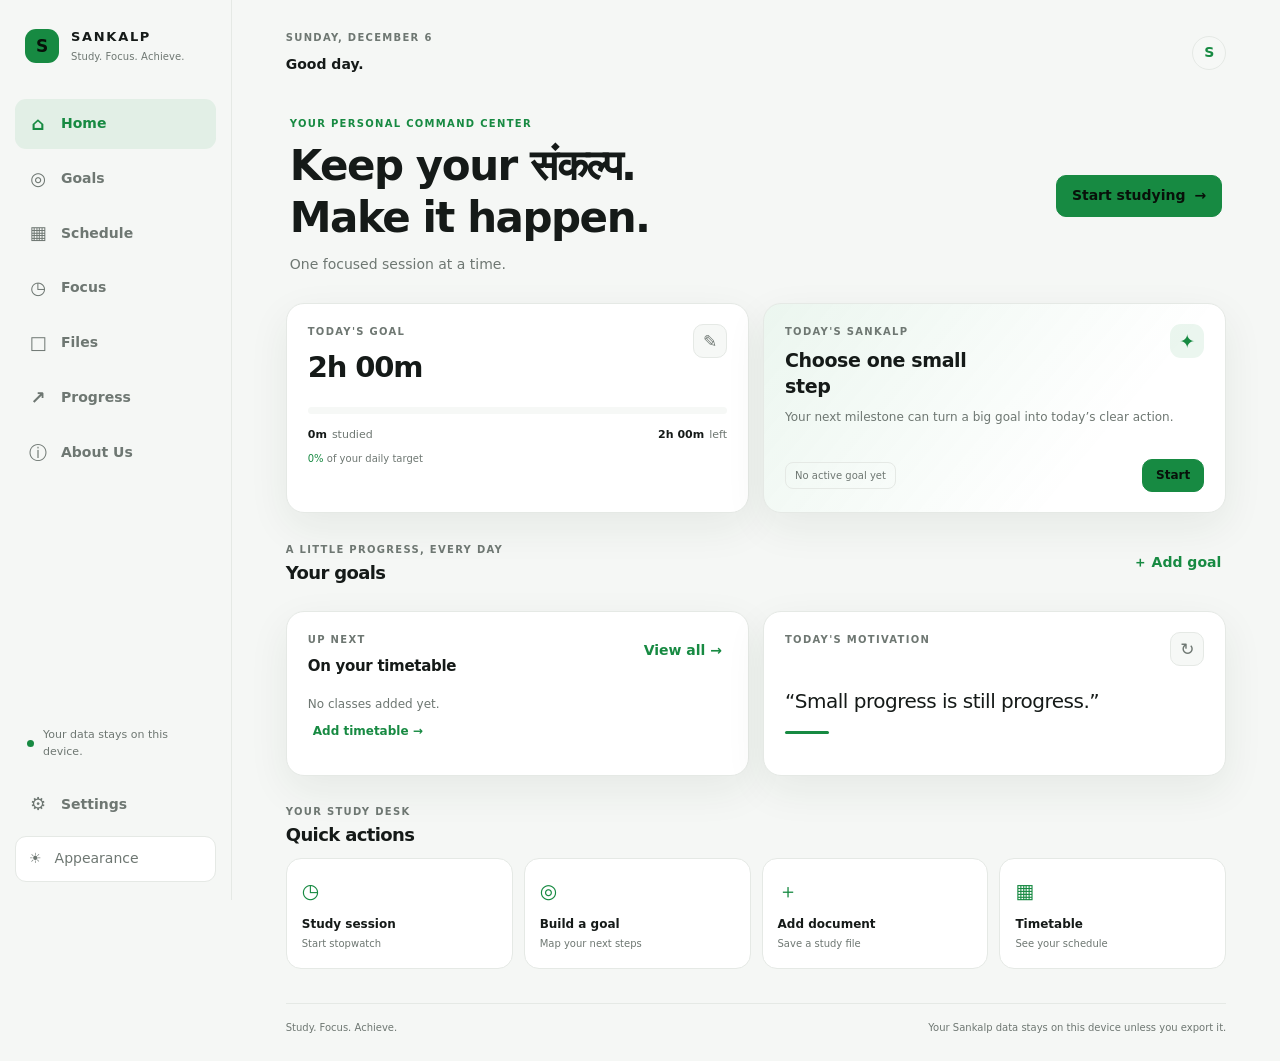
==== index.html @ 263eaae1 "Implement Exam Desk section with styles and logic Added a new section for the Exam Desk feature, inc" ====
<!doctype html>
<html lang="en">
<head>
  <!-- Google tag (gtag.js) -->
<script async src="https://www.googletagmanager.com/gtag/js?id=G-F04HRR61V4"></script>
<script>
  window.dataLayer = window.dataLayer || [];
  function gtag(){dataLayer.push(arguments);}
  gtag('js', new Date());

  gtag('config', 'G-F04HRR61V4');
</script>
  <meta charset="utf-8">
  <meta name="viewport" content="width=device-width, initial-scale=1">
  <meta name="description" content="Sankalp is a simple, privacy-first study and goal tracking website that helps students plan, focus and track their progress.">
  <meta name="theme-color" content="#080a0f">
  <link rel="canonical" href="https://cyphernest-coder.github.io/Sankalp/">
  <meta property="og:title" content="Sankalp — Study. Focus. Achieve.">
  <meta property="og:description" content="Keep your संकल्प. Make it happen.">
  <meta property="og:type" content="website">
  <title>Sankalp — Study. Focus. Achieve.</title>
  <link rel="stylesheet" href="style.css">

  <style>
    /* =========================================================
       SANKALP — MORE / INFORMATION SECTION
    ========================================================== */

    .sankalp-more-section {
      margin-top: 34px;
      padding: 34px 0 150px;
    }

    .sankalp-more-heading {
      margin-bottom: 18px;
    }

    .sankalp-more-heading h2 {
      margin: 4px 0 6px;
    }

    .sankalp-more-grid {
      display: grid;
      gap: 12px;
    }

    .sankalp-more-card {
      overflow: hidden;
      border: 1px solid rgba(127, 127, 127, 0.18);
      border-radius: 18px;
      background: rgba(127, 127, 127, 0.055);
      transition: border-color .2s ease, transform .2s ease;
    }

    .sankalp-more-card[open] {
      border-color: rgba(34, 197, 94, 0.35);
    }

    .sankalp-more-card > summary {
      list-style: none;
      cursor: pointer;
      display: flex;
      align-items: center;
      gap: 14px;
      min-height: 72px;
      padding: 14px 17px;
      box-sizing: border-box;
    }

    .sankalp-more-card > summary::-webkit-details-marker {
      display: none;
    }

    .more-icon {
      width: 40px;
      height: 40px;
      flex: 0 0 40px;
      display: grid;
      place-items: center;
      border-radius: 12px;
      background: rgba(34, 197, 94, 0.10);
      color: #22c55e;
      font-weight: 800;
    }

    .more-title {
      display: flex;
      flex-direction: column;
      gap: 3px;
      min-width: 0;
    }

    .more-title strong {
      font-size: 15px;
    }

    .more-title small {
      color: rgba(127, 127, 127, 0.9);
      font-size: 12px;
    }

    .more-chevron {
      margin-left: auto;
      color: #22c55e;
      font-size: 22px;
      line-height: 1;
      transition: transform .2s ease;
    }

    .sankalp-more-card[open] > summary .more-chevron {
      transform: rotate(45deg);
    }

    .more-content {
      padding: 0 22px 24px 71px;
      color: inherit;
    }

    .more-content p {
      margin: 0 0 14px;
      line-height: 1.75;
      font-size: 14px;
      opacity: .76;
    }

    .more-content p:last-child {
      margin-bottom: 0;
    }

    .more-content h4 {
      margin: 22px 0 7px;
      font-size: 14px;
      color: inherit;
    }

    .more-note {
      padding: 12px 14px;
      border-left: 3px solid #22c55e;
      border-radius: 8px;
      background: rgba(34, 197, 94, 0.06);
    }

    /* FAQ inside FAQ */
    .faq-content {
      padding-right: 22px;
    }

    .faq-content > details {
      border-top: 1px solid rgba(127, 127, 127, 0.15);
      padding: 13px 0;
    }

    .faq-content > details:first-child {
      border-top: 0;
    }

    .faq-content > details > summary {
      cursor: pointer;
      font-size: 14px;
      font-weight: 650;
    }

    .faq-content > details > p {
      padding: 8px 0 0;
      margin: 0;
    }

    /* CONTACT */
    .sankalp-contact-box {
      margin-top: 18px;
      padding: 22px;
      display: flex;
      align-items: center;
      justify-content: space-between;
      gap: 20px;
      border: 1px solid rgba(34, 197, 94, 0.28);
      border-radius: 20px;
      background:
        linear-gradient(
          135deg,
          rgba(34, 197, 94, 0.12),
          rgba(34, 197, 94, 0.035)
        );
    }

    .sankalp-contact-box h3 {
      margin: 4px 0 5px;
      font-size: 22px;
    }

    .sankalp-contact-box p {
      margin: 0;
    }

    .sankalp-contact-button {
      flex: 0 0 auto;
      display: inline-flex;
      align-items: center;
      gap: 10px;
      padding: 13px 17px;
      border-radius: 14px;
      background: #22c55e;
      color: #061006;
      text-decoration: none;
      font-size: 14px;
      box-shadow: 0 8px 25px rgba(34, 197, 94, 0.18);
      transition: transform .2s ease, box-shadow .2s ease;
    }

    .sankalp-contact-button:hover {
      transform: translateY(-2px);
      box-shadow: 0 12px 30px rgba(34, 197, 94, 0.25);
    }

    .sankalp-contact-button .contact-arrow {
      margin-left: 5px;
      font-size: 18px;
    }

    .sankalp-more-footer {
      text-align: center;
      margin: 22px 0 0;
      font-size: 12px;
      opacity: .45;
    }

    @media (max-width: 700px) {
      .sankalp-more-section {
        padding-bottom: 170px;
      }

      .sankalp-more-card > summary {
        min-height: 68px;
        padding: 13px;
        gap: 11px;
      }

      .more-icon {
        width: 37px;
        height: 37px;
        flex-basis: 37px;
      }

      .more-content {
        padding: 0 16px 20px 16px;
      }

      .more-content p {
        font-size: 13px;
        line-height: 1.7;
      }

      .sankalp-contact-box {
        align-items: flex-start;
        flex-direction: column;
        padding: 20px;
      }

      .sankalp-contact-button {
        width: 100%;
        justify-content: center;
        box-sizing: border-box;
      }
    }

    /* =========================================================
       SANKALP — EXAM DESK
       Added without changing the existing Sankalp visual system.
    ========================================================== */

    .examdesk-page {
      padding-bottom: 120px;
    }

    .examdesk-grid {
      display: grid;
      grid-template-columns: 1.2fr .8fr;
      gap: 14px;
      margin-top: 24px;
    }

    .examdesk-full {
      grid-column: 1 / -1;
    }

    .examdesk-card {
      min-width: 0;
    }

    .examdesk-card h3 {
      margin: 5px 0 5px;
    }

    .examdesk-countdown {
      display: flex;
      align-items: center;
      gap: 18px;
      margin-top: 20px;
      padding: 18px;
      border: 1px solid rgba(34,197,94,.18);
      border-radius: 16px;
      background: rgba(34,197,94,.045);
    }

    .examdesk-days {
      min-width: 92px;
      text-align: center;
    }

    .examdesk-days strong {
      display: block;
      font-size: 42px;
      line-height: 1;
      letter-spacing: -2px;
    }

    .examdesk-days small {
      color: #22c55e;
      font-size: 11px;
      font-weight: 800;
      letter-spacing: .08em;
    }

    .examdesk-exam-info {
      min-width: 0;
    }

    .examdesk-exam-info strong {
      display: block;
      font-size: 17px;
      overflow-wrap: anywhere;
    }

    .examdesk-exam-info span {
      display: block;
      margin-top: 4px;
      color: rgba(127,127,127,.9);
      font-size: 13px;
    }

    .examdesk-list {
      display: grid;
      gap: 10px;
      margin-top: 16px;
    }

    .examdesk-item {
      display: flex;
      align-items: center;
      justify-content: space-between;
      gap: 12px;
      padding: 13px 14px;
      border: 1px solid rgba(127,127,127,.15);
      border-radius: 14px;
      background: rgba(127,127,127,.035);
    }

    .examdesk-item-main {
      min-width: 0;
    }

    .examdesk-item-main strong {
      display: block;
      font-size: 14px;
      overflow-wrap: anywhere;
    }

    .examdesk-item-main small {
      display: block;
      margin-top: 3px;
      color: rgba(127,127,127,.85);
      overflow-wrap: anywhere;
    }

    .examdesk-delete {
      flex: 0 0 auto;
      border: 0;
      background: transparent;
      color: rgba(127,127,127,.8);
      cursor: pointer;
      font-size: 18px;
      padding: 5px;
    }

    .examdesk-delete:hover {
      color: #ef4444;
    }

    .examdesk-progress {
      margin-top: 12px;
    }

    .examdesk-progress-row {
      display: flex;
      justify-content: space-between;
      gap: 10px;
      font-size: 12px;
      margin-bottom: 7px;
    }

    .examdesk-progress-track {
      height: 7px;
      border-radius: 999px;
      overflow: hidden;
      background: rgba(127,127,127,.14);
    }

    .examdesk-progress-track span {
      display: block;
      height: 100%;
      width: 0;
      border-radius: inherit;
      background: #22c55e;
      transition: width .25s ease;
    }

    .examdesk-chapters {
      display: grid;
      gap: 9px;
      margin-top: 15px;
    }

    .examdesk-chapter {
      display: grid;
      grid-template-columns: 1fr auto auto auto;
      align-items: center;
      gap: 8px;
      padding: 10px 11px;
      border: 1px solid rgba(127,127,127,.14);
      border-radius: 13px;
      background: rgba(127,127,127,.035);
    }

    .examdesk-chapter-name {
      min-width: 0;
      font-size: 13px;
      overflow-wrap: anywhere;
    }

    .examdesk-status {
      min-width: 98px;
      padding: 8px 9px;
      border: 1px solid rgba(127,127,127,.18);
      border-radius: 9px;
      background: transparent;
      color: inherit;
      font: inherit;
      font-size: 11px;
    }

    .examdesk-notes {
      display: grid;
      grid-template-columns: repeat(2, minmax(0,1fr));
      gap: 11px;
      margin-top: 15px;
    }

    .examdesk-note {
      min-height: 125px;
      padding: 15px;
      border-radius: 15px;
      border: 1px solid rgba(127,127,127,.15);
      background: rgba(127,127,127,.055);
      position: relative;
    }

    .examdesk-note[data-color="green"] {
      border-color: rgba(34,197,94,.28);
      background: rgba(34,197,94,.055);
    }

    .examdesk-note[data-color="gold"] {
      border-color: rgba(234,179,8,.25);
      background: rgba(234,179,8,.055);
    }

    .examdesk-note[data-color="blue"] {
      border-color: rgba(59,130,246,.25);
      background: rgba(59,130,246,.055);
    }

    .examdesk-note strong {
      display: block;
      padding-right: 24px;
      overflow-wrap: anywhere;
    }

    .examdesk-note small {
      display: block;
      margin-top: 4px;
      opacity: .55;
    }

    .examdesk-note p {
      margin: 12px 0 0;
      font-size: 13px;
      line-height: 1.55;
      white-space: pre-wrap;
      overflow-wrap: anywhere;
    }

    .examdesk-note-delete {
      position: absolute;
      top: 8px;
      right: 8px;
      border: 0;
      background: transparent;
      color: rgba(127,127,127,.75);
      cursor: pointer;
      font-size: 16px;
    }

    .examdesk-suggestion {
      margin-top: 15px;
      padding: 13px 14px;
      border-left: 3px solid #22c55e;
      border-radius: 9px;
      background: rgba(34,197,94,.055);
      font-size: 13px;
      line-height: 1.6;
    }

    .examdesk-form {
      display: grid;
      grid-template-columns: repeat(2, minmax(0,1fr));
      gap: 10px;
      margin-top: 15px;
    }

    .examdesk-form .full {
      grid-column: 1 / -1;
    }

    .examdesk-form label {
      display: grid;
      gap: 6px;
      font-size: 12px;
      font-weight: 650;
    }

    .examdesk-form input,
    .examdesk-form textarea,
    .examdesk-form select {
      width: 100%;
      box-sizing: border-box;
      border: 1px solid rgba(127,127,127,.2);
      border-radius: 11px;
      background: transparent;
      color: inherit;
      padding: 10px 11px;
      font: inherit;
      outline: none;
    }

    .examdesk-form textarea {
      min-height: 92px;
      resize: vertical;
    }

    .examdesk-form input:focus,
    .examdesk-form textarea:focus,
    .examdesk-form select:focus {
      border-color: rgba(34,197,94,.55);
    }

    .examdesk-actions {
      display: flex;
      justify-content: flex-end;
      gap: 8px;
      margin-top: 11px;
    }

    .examdesk-empty {
      padding: 18px;
      border: 1px dashed rgba(127,127,127,.2);
      border-radius: 14px;
      text-align: center;
      color: rgba(127,127,127,.8);
      font-size: 13px;
    }

    @media (max-width: 900px) {
      .examdesk-grid {
        grid-template-columns: 1fr;
      }
      .examdesk-full {
        grid-column: auto;
      }
    }

    @media (max-width: 560px) {
      .examdesk-page {
        padding-bottom: 150px;
      }

      .examdesk-countdown {
        align-items: flex-start;
        flex-direction: column;
        gap: 13px;
      }

      .examdesk-days {
        text-align: left;
      }

      .examdesk-days strong {
        font-size: 38px;
      }

      .examdesk-form,
      .examdesk-notes {
        grid-template-columns: 1fr;
      }

      .examdesk-form .full {
        grid-column: auto;
      }

      .examdesk-chapter {
        grid-template-columns: 1fr;
      }

      .examdesk-status {
        width: 100%;
      }

      .examdesk-actions {
        justify-content: stretch;
      }

      .examdesk-actions .button {
        flex: 1;
      }
    }

  </style>

  <script src="app.js" defer></script>
</head>
<body>
  <div class="app-shell">
    <aside class="sidebar" aria-label="Main navigation">
      <a class="brand" href="#home" aria-label="Sankalp home"><span class="brand-mark">S</span><span>SANKALP<small>Study. Focus. Achieve.</small></span></a>
      <nav class="side-nav">
        <button class="nav-item active" data-page="home"><span>⌂</span>Home</button>
        <button class="nav-item" data-page="goals"><span>◎</span>Goals</button>
        <button class="nav-item" data-page="schedule"><span>▦</span>Schedule</button>
        <button class="nav-item" data-page="focus"><span>◷</span>Focus</button>
        <button class="nav-item" data-page="files"><span>□</span>Files</button>
        <button class="nav-item" data-page="progress"><span>↗</span>Progress</button>
        <button class="nav-item" data-page="about"><span>ⓘ</span>About Us</button>
      </nav>
      <div class="sidebar-bottom"><div class="privacy-note"><span class="privacy-dot"></span><span>Your data stays on this device.</span></div><button class="nav-item" data-page="settings"><span>⚙</span>Settings</button><button class="theme-toggle" id="themeToggle" aria-label="Toggle color theme">☾ <span>Appearance</span></button></div>
    </aside>
    <main class="main-area">
      <header class="topbar"><div><div class="eyebrow" id="dateLabel"></div><h1 id="pageTitle">Good day.</h1></div><button class="avatar" id="profileBtn" aria-label="Open settings">S</button></header>
      <section class="page active" id="page-home">
        <div class="welcome-row"><div><p class="eyebrow green">YOUR PERSONAL COMMAND CENTER</p><h2>Keep your <span lang="hi">संकल्प</span>.<br>Make it happen.</h2><p class="muted">One focused session at a time.</p></div><button class="button primary" data-page="focus">Start studying <span>→</span></button></div>
        <div class="grid two hero-grid">
          <article class="card daily-card"><div class="card-top"><div><p class="eyebrow">TODAY'S GOAL</p><h3 id="todayGoalText">2h 00m</h3></div><button class="icon-button" id="editDailyGoal" aria-label="Edit daily study goal">✎</button></div><div class="progress-track"><span id="dailyBar"></span></div><div class="stat-line"><strong id="todayStudied">0m</strong><span>studied</span><span class="stat-spacer"></span><strong id="todayRemaining">2h 00m</strong><span>left</span></div><div class="goal-caption"><span id="todayPercent">0%</span> of your daily target</div></article>
          <article class="card sankalp-card"><div class="card-top"><div><p class="eyebrow">TODAY'S SANKALP</p><h3 id="todayActionTitle">Choose one small step</h3></div><span class="today-icon">✦</span></div><p class="muted" id="todayActionDetail">Your next milestone can turn a big goal into today's clear action.</p><div class="sankalp-bottom"><span class="tag" id="todayActionProgress">No active goal yet</span><button class="button small primary" id="startTodayAction">Start</button></div></article>
        </div>
        <div class="section-heading"><div><p class="eyebrow">A LITTLE PROGRESS, EVERY DAY</p><h2>Your goals</h2></div><button class="button quiet" id="addGoalHome">＋ Add goal</button></div>
        <div class="goal-list" id="homeGoals"></div>
        <div class="grid two lower-grid"><article class="card"><div class="card-top"><div><p class="eyebrow">UP NEXT</p><h3>On your timetable</h3></div><button class="text-button" data-page="schedule">View all →</button></div><div id="nextClass" class="empty-state">No classes added yet. Add a study block to make room for your goals.</div></article><article class="card motivation"><div class="card-top"><p class="eyebrow">TODAY'S MOTIVATION</p><button class="icon-button" id="newQuote" aria-label="Show another quote">↻</button></div><blockquote id="quote">“Small progress is still progress.”</blockquote><span class="quote-mark"></span></article></div>
        <div class="section-heading compact"><div><p class="eyebrow">YOUR STUDY DESK</p><h2>Quick actions</h2></div></div><div class="quick-grid"><button class="quick-card" data-page="focus"><span class="quick-icon">◷</span><strong>Study session</strong><small>Start stopwatch</small></button><button class="quick-card" data-page="goals"><span class="quick-icon">◎</span><strong>Build a goal</strong><small>Map your next steps</small></button><button class="quick-card" data-page="files"><span class="quick-icon">＋</span><strong>Add document</strong><small>Save a study file</small></button><button class="quick-card" data-page="schedule"><span class="quick-icon">▦</span><strong>Timetable</strong><small>See your schedule</small></button></div>
      </section>
      <section class="page" id="page-goals"><div class="page-intro"><div><p class="eyebrow green">GOAL → MILESTONES → TODAY</p><h2>Build your path</h2><p class="muted">Big goals become manageable when you know the next step.</p></div><button class="button primary" id="addGoalBtn">＋ New goal</button></div><div id="goalsPageList" class="goal-list"></div><div id="goalsEmpty" class="card empty-panel"><span class="empty-symbol">◎</span><h3>Your next chapter starts here</h3><p class="muted">Add a goal, write down why it matters, and make a path you can follow.</p><button class="button primary" id="firstGoalBtn">Create your first goal</button></div></section>
      <section class="page" id="page-schedule"><div class="page-intro"><div><p class="eyebrow green">MAKE SPACE FOR WHAT MATTERS</p><h2>Schedule</h2><p class="muted">Classes, study blocks, and upcoming commitments.</p></div><button class="button primary" id="addEventBtn">＋ Add to timetable</button></div><div class="card"><div class="card-top"><div><p class="eyebrow">WEEKLY PLAN</p><h3>Your timetable</h3></div></div><div id="scheduleList" class="schedule-list"></div><div id="scheduleEmpty" class="empty-state">Your week is open. Add a class or study block to get started.</div></div><div class="card calendar-card"><div class="card-top"><div><p class="eyebrow">PLAN AHEAD</p><h3 id="calendarMonth"></h3></div><div class="calendar-controls"><button class="icon-button" id="prevMonth" aria-label="Previous month">‹</button><button class="icon-button" id="nextMonth" aria-label="Next month">›</button></div></div><div class="calendar-grid" id="calendarGrid"></div><div class="calendar-legend"><span><i class="dot study"></i>Study</span><span><i class="dot deadline"></i>Deadline</span><span><i class="dot schedule"></i>Schedule</span></div></div></section>
      <section class="page" id="page-focus"><div class="focus-layout"><article class="card focus-card"><p class="eyebrow green">FOCUS MODE</p><h2>One thing at a time.</h2><p class="muted">Start a session, give it your attention, and let the minutes add up.</p><div class="timer" id="timerDisplay">00:00:00</div><div class="timer-state"><span class="live-dot" id="timerDot"></span><span id="timerStatus">Ready when you are</span></div><div class="focus-controls"><button class="button primary" id="timerStart">Start session</button><button class="button secondary hidden" id="timerPause">Pause</button><button class="button secondary hidden" id="timerResume">Resume</button><button class="button quiet hidden" id="timerReset">Reset</button><button class="button secondary hidden" id="timerFinish">Finish session</button></div><div class="focus-fields"><label>Subject<input id="sessionSubject" type="text" placeholder="e.g. Physics — Chapter 4"></label><label>Connect to a goal<select id="sessionGoal"><option value="">No goal selected</option></select></label><label class="full-field">Session note <span class="muted">(optional)</span><input id="sessionNote" type="text" placeholder="What are you working on?"></label></div></article><aside class="focus-side"><article class="card"><p class="eyebrow">TODAY'S FOCUS</p><h3 id="focusTodayTime">0m</h3><p class="muted">of <span id="focusDailyTarget">2h</span> daily goal</p><div class="progress-track"><span id="focusDailyBar"></span></div></article><article class="card"><p class="eyebrow">A GENTLE REMINDER</p><p class="reminder-copy">You don't have to do it all today. Just take the next step.</p></article><article class="card"><p class="eyebrow">RECENT SESSIONS</p><div id="recentSessions" class="mini-list"></div></article></aside></div></section>
      <section class="page" id="page-files"><div class="page-intro"><div><p class="eyebrow green">YOUR PRIVATE STUDY DESK</p><h2>Documents</h2><p class="muted">Your files are stored in this browser on this device.</p></div><label class="button primary upload-button">＋ Add document<input type="file" id="fileInput" hidden></label></div><div class="notice"><span>ⓘ</span><span><strong>Maximum file size: 100 MB</strong><br>Files stay on this device. Browser storage limits vary by device and browser.</span></div><div class="file-filters"><label class="search-box"><span>⌕</span><input id="fileSearch" type="search" placeholder="Search your documents" aria-label="Search documents"></label><select id="fileCategoryFilter" aria-label="Filter documents by category"><option value="">All categories</option><option>Notes</option><option>Question Papers</option><option>Books</option><option>Assignments</option><option>Other</option></select></div><div id="fileList" class="file-grid"></div><div id="filesEmpty" class="card empty-panel"><span class="empty-symbol">□</span><h3>Your study materials, all in one place</h3><p class="muted">Save notes, question papers, books, and assignments for easy access.</p></div></section>
      <section class="page" id="page-progress"><div class="page-intro"><div><p class="eyebrow green">NOTICE THE DISTANCE YOU'VE COME</p><h2>Your progress</h2><p class="muted">Every session and every small step counts.</p></div></div><div class="metric-grid"><article class="card metric"><p class="eyebrow">STUDY TIME</p><strong id="totalStudyMetric">0h</strong><span class="muted">total focused time</span></article><article class="card metric"><p class="eyebrow">SESSIONS</p><strong id="sessionMetric">0</strong><span class="muted">completed sessions</span></article><article class="card metric"><p class="eyebrow">MILESTONES</p><strong id="milestoneMetric">0</strong><span class="muted">steps completed</span></article><article class="card metric"><p class="eyebrow">GOALS</p><strong id="completedGoalMetric">0</strong><span class="muted">goals completed</span></article></div><div class="grid two progress-layout"><article class="card"><div class="card-top"><div><p class="eyebrow">YOUR RHYTHM</p><h3>This week</h3></div><span class="muted" id="weekTotal"></span></div><div class="week-chart" id="weekChart"></div></article><article class="card streak-card"><p class="eyebrow">CONSISTENCY, YOUR WAY</p><div class="streak-number"><span>🔥</span><strong id="currentStreak">0</strong><small>day streak</small></div><p class="muted">Your longest streak: <strong id="longestStreak">0 days</strong></p><div class="streak-stats"><span><strong id="activeDays">0</strong><small>active days</small></span><span><strong id="totalCheckins">0</strong><small>check-ins</small></span></div><button class="button secondary" id="checkinBtn">Daily check-in</button></article></div><div class="grid two progress-layout"><article class="card"><div class="card-top"><div><p class="eyebrow">KEEP SHOWING UP</p><h3>Recent activity</h3></div></div><div id="activityList" class="activity-list"></div><div id="activityEmpty" class="empty-state">Your study history will show up here.</div></article><article class="card"><div class="card-top"><div><p class="eyebrow">MILESTONES WORTH CELEBRATING</p><h3>Achievements</h3></div></div><div id="achievementList" class="achievement-list"></div></article></div>
      <!-- =====================================================
           SANKALP MORE / INFORMATION SECTION
           Kept inside the Progress page so the existing
           page-navigation system is not disturbed.
      ====================================================== -->
      

</section>

      <!-- =====================================================
           SANKALP — EXAM DESK
           New section added before About Us.
           Existing pages/features remain untouched.
      ====================================================== -->
      <section class="page examdesk-page" id="page-examdesk">
        <div class="page-intro">
          <div>
            <p class="eyebrow green">PLAN → PREPARE → PERFORM</p>
            <h2>Exam Desk</h2>
            <p class="muted">Keep your exams, syllabus, chapters and quick notes in one focused space.</p>
          </div>
          <button class="button primary" id="examdeskAddExam">＋ Add exam</button>
        </div>

        <div class="examdesk-grid">

          <article class="card examdesk-card">
            <div class="card-top">
              <div>
                <p class="eyebrow">NEXT EXAM</p>
                <h3 id="examdeskNextExamTitle">No exam added yet</h3>
              </div>
              <span class="today-icon">◷</span>
            </div>
            <div id="examdeskCountdown" class="examdesk-countdown">
              <div class="examdesk-days">
                <strong id="examdeskDays">—</strong>
                <small>DAYS LEFT</small>
              </div>
              <div class="examdesk-exam-info">
                <strong id="examdeskNextExamMeta">Add your first exam to start the countdown.</strong>
                <span id="examdeskNextExamDate"></span>
              </div>
            </div>
            <div id="examdeskSuggestion" class="examdesk-suggestion">
              Add an exam and your syllabus to get a simple preparation suggestion.
            </div>
          </article>

          <article class="card examdesk-card">
            <div class="card-top">
              <div>
                <p class="eyebrow">EXAMS</p>
                <h3>Your upcoming exams</h3>
              </div>
            </div>
            <div id="examdeskExamList" class="examdesk-list">
              <div class="examdesk-empty">No exams added yet.</div>
            </div>
          </article>

          <article class="card examdesk-card">
            <div class="card-top">
              <div>
                <p class="eyebrow">SYLLABUS TRACKER</p>
                <h3>Your subjects</h3>
              </div>
              <button class="button quiet small" id="examdeskAddSubject">＋ Subject</button>
            </div>
            <div id="examdeskSubjectList" class="examdesk-list">
              <div class="examdesk-empty">Add a subject and its chapter names.</div>
            </div>
          </article>

          <article class="card examdesk-card">
            <div class="card-top">
              <div>
                <p class="eyebrow">PREPARATION</p>
                <h3>What to do next</h3>
              </div>
            </div>
            <div id="examdeskPrepSuggestion" class="examdesk-suggestion">
              Your preparation suggestions will appear here.
            </div>
          </article>

          <article class="card examdesk-card examdesk-full">
            <div class="card-top">
              <div>
                <p class="eyebrow">QUICK NOTES</p>
                <h3>Sticky notes</h3>
              </div>
              <button class="button primary small" id="examdeskAddNote">＋ New note</button>
            </div>
            <div id="examdeskNotes" class="examdesk-notes">
              <div class="examdesk-empty">No quick notes yet. Add one for a formula, reminder, chapter, or idea.</div>
            </div>
          </article>

          <article class="card examdesk-card examdesk-full">
            <div class="card-top">
              <div>
                <p class="eyebrow">STUDY DESK</p>
                <h3>Everything in one place</h3>
              </div>
            </div>
            <div class="quick-grid">
              <button class="quick-card" data-page="focus">
                <span class="quick-icon">◷</span>
                <strong>Focus session</strong>
                <small>Start studying</small>
              </button>
              <button class="quick-card" data-page="schedule">
                <span class="quick-icon">▦</span>
                <strong>Timetable</strong>
                <small>Plan your study time</small>
              </button>
              <button class="quick-card" data-page="files">
                <span class="quick-icon">□</span>
                <strong>Study files</strong>
                <small>Open documents</small>
              </button>
              <button class="quick-card" data-page="progress">
                <span class="quick-icon">↗</span>
                <strong>Progress</strong>
                <small>See your rhythm</small>
              </button>
            </div>
          </article>

        </div>
      </section>

      <section class="page" id="page-about">
        <section class="sankalp-more-section" id="sankalp-more">

        <div class="sankalp-more-heading">
          <div>
            <p class="eyebrow green">ABOUT SANKALP</p>
            <h2>About Us</h2>
            <p class="muted">Learn about Sankalp, your privacy, your data, and how to reach us.</p>
          </div>
        </div>

        <div class="sankalp-more-grid">

          <!-- ABOUT -->
          <details class="sankalp-more-card" open>
            <summary>
              <span class="more-icon">✦</span>
              <span class="more-title">
                <strong>About Us</strong>
                <small>What Sankalp is and why it exists</small>
              </span>
              <span class="more-chevron">+</span>
            </summary>

            <div class="more-content">
              <p>
                Sankalp is a student-focused study and productivity platform
                designed to make everyday academic planning simpler. It brings
                goals, milestones, schedules, focused study sessions, progress
                tracking, and study documents into one organized space.
              </p>

              <p>
                The idea behind Sankalp is simple: students should be able to
                concentrate on their work instead of spending unnecessary time
                managing different tools. Sankalp helps turn a larger academic
                goal into smaller steps that can be planned, worked on, and
                reviewed over time.
              </p>

              <p>
                Sankalp is designed with a local-first approach. Core
                information such as goals, sessions, settings, check-ins, and
                supported documents can be kept in the browser on the device
                where you use Sankalp. This approach is intended to give
                students more control over their study information and reduce
                the need to send personal study data to a remote service.
              </p>

              <p>
                Sankalp is an independent student project. Features may
                continue to change as the project grows, and feedback from
                students can help shape future improvements.
              </p>
            </div>
          </details>


          <!-- PRIVACY -->
          <details class="sankalp-more-card">
            <summary>
              <span class="more-icon">⌾</span>
              <span class="more-title">
                <strong>Privacy Policy</strong>
                <small>How Sankalp handles your information</small>
              </span>
              <span class="more-chevron">+</span>
            </summary>

            <div class="more-content">
              <p>
                Your privacy matters to Sankalp. This Privacy Policy explains
                the general way information is handled when you use the Sankalp
                website and its study-management features.
              </p>

              <h4>Information you create</h4>
              <p>
                Sankalp may store information that you intentionally enter or
                create while using the application. This can include goals,
                milestones, timetable entries, study-session records,
                check-ins, progress information, application preferences, and
                documents that you choose to add.
              </p>

              <h4>Local storage</h4>
              <p>
                Sankalp's core local features are designed to store supported
                information in browser storage on your device. This means that
                the information can remain available when you return to the
                same website using the same browser and device.
              </p>

              <p>
                Local storage also has an important limitation: it is controlled
                by your browser and device. Clearing website data, clearing
                browser storage, using private browsing, changing browsers,
                resetting a device, browser storage limits, or other technical
                changes can make locally stored information unavailable.
              </p>

              <h4>Documents and study files</h4>
              <p>
                Documents added through Sankalp's document feature are intended
                to remain in browser storage on your device rather than being
                uploaded to a Sankalp server as part of normal local document
                storage. Because browser storage is not a permanent backup
                service, important files should also be kept in a separate
                backup location.
              </p>

              <h4>Accounts and passwords</h4>
              <p>
                Sankalp's core features do not require a traditional Sankalp
                account or Sankalp password. You should never enter passwords,
                banking information, government identification numbers, or
                other highly sensitive information into fields that do not
                require it.
              </p>

              <h4>Analytics and third-party services</h4>
              <p>
                Sankalp's local productivity features are designed so that
                study information does not need to be sent to a Sankalp server
                simply to calculate progress, manage goals, or display locally
                stored information. The website may nevertheless use hosting,
                browser, analytics, or other third-party technologies depending
                on the version of the site. Those services can have their own
                privacy policies and data practices.
              </p>

              <h4>Email communication</h4>
              <p>
                If you use Contact Us, Sankalp opens your email application
                using a mail link. The message is then handled by your chosen
                email provider. Any information you decide to include in the
                email is information you voluntarily send.
              </p>

              <h4>Changes to this policy</h4>
              <p>
                Sankalp may update this policy when features, technology, or
                data practices change. The version displayed on the current
                Sankalp website should be treated as the latest version.
              </p>
            </div>
          </details>


          <!-- TERMS -->
          <details class="sankalp-more-card">
            <summary>
              <span class="more-icon">✓</span>
              <span class="more-title">
                <strong>Terms &amp; Conditions</strong>
                <small>Rules for using Sankalp</small>
              </span>
              <span class="more-chevron">+</span>
            </summary>

            <div class="more-content">
              <p>
                By using Sankalp, you agree to use the application responsibly
                and in accordance with these Terms &amp; Conditions. If you do
                not agree with these terms, please stop using Sankalp.
              </p>

              <h4>1. Purpose of the service</h4>
              <p>
                Sankalp is a study-management and productivity tool. It may
                provide features for goals, milestones, schedules, focused
                study sessions, progress tracking, document organization,
                reminders, and related student productivity activities.
              </p>

              <h4>2. Educational support</h4>
              <p>
                Sankalp is intended to help with organization and productivity.
                It is not a replacement for teachers, schools, textbooks,
                official academic instructions, professional advice, or any
                other authority responsible for your education.
              </p>

              <h4>3. Your responsibility</h4>
              <p>
                You are responsible for information and documents that you
                enter into Sankalp. You should check important information for
                accuracy and maintain backups of important files and data.
              </p>

              <h4>4. Documents and copyright</h4>
              <p>
                You are responsible for ensuring that you have the right to
                store, access, or use documents that you add to Sankalp. Do not
                use Sankalp to distribute copyrighted material or other content
                when you do not have the necessary rights or permission.
              </p>

              <h4>5. Availability and changes</h4>
              <p>
                Sankalp is an actively developing project. Features may be
                improved, changed, temporarily unavailable, removed, or
                replaced. The appearance and behavior of the application may
                therefore change over time.
              </p>

              <h4>6. Local data and backups</h4>
              <p>
                Some Sankalp information is stored locally by your browser.
                Data can be lost because of clearing browser data, browser
                storage limits, device failure, browser changes, private
                browsing, operating-system changes, or other technical events.
                Sankalp should not be treated as your only backup for important
                academic material.
              </p>

              <h4>7. Responsible use</h4>
              <p>
                You must not intentionally interfere with the operation of
                Sankalp, attempt unauthorized access, distribute malicious
                content through the service, abuse application functionality,
                or use Sankalp for unlawful activity.
              </p>

              <h4>8. No guarantee</h4>
              <p>
                Sankalp is provided as a productivity tool and is developed
                with the goal of being useful and reliable. However, complete
                availability, uninterrupted operation, compatibility with
                every device, or complete freedom from errors cannot be
                guaranteed.
              </p>

              <h4>9. Changes to these terms</h4>
              <p>
                These Terms &amp; Conditions may be updated as Sankalp
                develops. The latest version displayed on the Sankalp website
                should be treated as the current version.
              </p>

              <p class="more-note">
                These terms are general website terms and are not a substitute
                for legal advice.
              </p>
            </div>
          </details>


          <!-- FAQ -->
          <details class="sankalp-more-card">
            <summary>
              <span class="more-icon">?</span>
              <span class="more-title">
                <strong>FAQs</strong>
                <small>Answers to common questions</small>
              </span>
              <span class="more-chevron">+</span>
            </summary>

            <div class="more-content faq-content">

              <details>
                <summary>Is Sankalp free?</summary>
                <p>
                  Sankalp is designed as a free student productivity project.
                  Features and availability may change as the project develops.
                </p>
              </details>

              <details>
                <summary>Do I need a Sankalp account?</summary>
                <p>
                  The core local productivity features do not require a
                  traditional Sankalp account. Supported information can be
                  stored locally by your browser.
                </p>
              </details>

              <details>
                <summary>Where are my documents stored?</summary>
                <p>
                  Documents added through the document feature are intended to
                  be stored in browser storage on your device. Browser storage
                  limits vary by device and browser.
                </p>
              </details>

              <details>
                <summary>Can I use Sankalp on my phone?</summary>
                <p>
                  Sankalp is designed to work with supported modern browsers,
                  including mobile browsers. The exact experience can vary
                  depending on your device and browser.
                </p>
              </details>

              <details>
                <summary>What happens if I clear browser data?</summary>
                <p>
                  Locally stored Sankalp information may be removed when site
                  or browser data is cleared. Export important information
                  before performing an action that may remove browser storage.
                </p>
              </details>

              <details>
                <summary>Can I suggest a feature?</summary>
                <p>
                  Yes. Use Contact Us below and send your idea, feedback,
                  bug report, or feature request.
                </p>
              </details>

            </div>
          </details>


          <!-- DATA -->
          <details class="sankalp-more-card">
            <summary>
              <span class="more-icon">▣</span>
              <span class="more-title">
                <strong>Data &amp; Storage</strong>
                <small>Understand your local data</small>
              </span>
              <span class="more-chevron">+</span>
            </summary>

            <div class="more-content">
              <p>
                Sankalp uses a local-first approach for its core study
                features. Goals, study sessions, settings, check-ins, and
                supported documents can be stored by the browser on your
                device.
              </p>

              <p>
                You can use the Export JSON option in Settings to create a
                backup of supported application data. Keep important backups
                somewhere safe, especially before clearing browser data,
                changing browsers, or moving to another device.
              </p>

              <p>
                Local storage is normally specific to the browser and device
                where it was created. Your Sankalp information should therefore
                not be assumed to automatically synchronize between your phone,
                laptop, and other devices.
              </p>
            </div>
          </details>


          <!-- DISCLAIMER -->
          <details class="sankalp-more-card">
            <summary>
              <span class="more-icon">!</span>
              <span class="more-title">
                <strong>Disclaimer</strong>
                <small>Important information about Sankalp</small>
              </span>
              <span class="more-chevron">+</span>
            </summary>

            <div class="more-content">
              <p>
                Sankalp is provided as a student productivity project. It is
                intended to help users organize study activities and does not
                guarantee academic results, examination performance, or any
                particular educational outcome.
              </p>

              <p>
                Users should independently verify important academic dates,
                instructions, documents, deadlines, and other information.
                Sankalp should be used as a supporting tool rather than as the
                sole source of important academic information.
              </p>
            </div>
          </details>

        </div>


        <!-- CONTACT -->
        <div class="sankalp-contact-box">

          <div>
            <p class="eyebrow green">HAVE AN IDEA?</p>
            <h3>Talk to Sankalp.</h3>
            <p class="muted">
              Send feedback, report a problem, or suggest a feature.
            </p>
          </div>

          <a
            class="sankalp-contact-button"
            href="mailto:dhruvjoshi071@gmail.com?subject=Sankalp%20-%20Feedback%20or%20Suggestion"
          >
            <span>✉</span>
            <strong>Contact Us</strong>
            <span class="contact-arrow">→</span>
          </a>

        </div>

        <p class="sankalp-more-footer">
          Sankalp · Study. Focus. Achieve.
        </p>

      </section>
      </section>
            <section class="page" id="page-settings"><div class="page-intro"><div><p class="eyebrow green">YOUR SPACE, YOUR PACE</p><h2>Settings</h2><p class="muted">A few choices to make Sankalp feel like yours.</p></div></div><div class="settings-stack"><article class="card setting-row"><div><h3>Appearance</h3><p class="muted">Choose how Sankalp looks on this device.</p></div><select id="appearance"><option value="system">System</option><option value="dark">Dark</option><option value="light">Light</option></select></article><article class="card setting-row"><div><h3>Daily study goal</h3><p class="muted">A gentle target for your focused time.</p></div><label class="inline-input"><input id="dailyGoalInput" type="number" min="15" max="1440" step="15"><span>minutes</span></label></article><article class="card setting-row"><div><h3>Daily study reminder</h3><p class="muted" id="notificationHelp">A browser notification can remind you to make time for a study session.</p></div><div class="notify-controls"><input id="reminderTime" type="time" value="18:00" aria-label="Reminder time"><button class="button secondary" id="notificationBtn">Enable reminders</button></div></article><article class="card setting-row"><div><h3>Your data</h3><p class="muted">Your Sankalp data stays on this device unless you export it.</p></div><div class="setting-actions"><button class="button secondary" id="exportBtn">Export JSON</button><label class="button secondary import-button">Import backup<input type="file" id="importInput" accept="application/json,.json" hidden></label></div></article><article class="card setting-row danger-row"><div><h3>Clear local data</h3><p class="muted">Remove your Sankalp goals, sessions, schedule, and settings from this device.</p></div><button class="button danger" id="clearDataBtn">Clear data</button></article></div></section>
      <footer class="site-footer"><span>Study. Focus. Achieve.</span><span>Your Sankalp data stays on this device unless you export it.</span></footer>
    </main>
  </div>
  <nav class="mobile-nav" aria-label="Mobile navigation"><button class="nav-item active" data-page="home"><span>⌂</span>Home</button><button class="nav-item" data-page="goals"><span>◎</span>Goals</button><button class="nav-item" data-page="schedule"><span>▦</span>Schedule</button><button class="nav-item" data-page="focus"><span>◷</span>Focus</button><button class="nav-item" data-page="progress"><span>↗</span>Progress</button></nav>
  <dialog id="modal" class="modal"><form method="dialog" id="modalForm"><div class="modal-head"><div><p class="eyebrow green" id="modalEyebrow">A NEW STEP</p><h2 id="modalTitle">Add a goal</h2></div><button class="icon-button" value="cancel" aria-label="Close dialog">×</button></div><div id="modalBody" class="modal-body"></div><div class="modal-actions" id="modalActions"></div></form></dialog>
  <div class="toast" id="toast" role="status" aria-live="polite"></div>

  <script>
  /* =========================================================
     SANKALP — EXAM DESK LOGIC
     Local-only. Uses localStorage and does not affect existing
     Sankalp app.js state.
  ========================================================== */
  (() => {
    const KEY = "sankalp_exam_desk_v1";

    const defaults = {
      exams: [],
      subjects: [],
      notes: []
    };

    let data;
    try {
      data = JSON.parse(localStorage.getItem(KEY) || "null") || defaults;
    } catch {
      data = defaults;
    }

    data.exams = Array.isArray(data.exams) ? data.exams : [];
    data.subjects = Array.isArray(data.subjects) ? data.subjects : [];
    data.notes = Array.isArray(data.notes) ? data.notes : [];

    const save = () => localStorage.setItem(KEY, JSON.stringify(data));
    const esc = value => String(value ?? "").replace(/[&<>"']/g, c => ({
      "&":"&amp;","<":"&lt;",">":"&gt;",'"':"&quot;","'":"&#039;"
    }[c]));

    const fmtDate = date => {
      if (!date) return "";
      const d = new Date(date + "T00:00:00");
      return d.toLocaleDateString(undefined, {day:"numeric", month:"short", year:"numeric"});
    };

    const daysUntil = date => {
      const now = new Date();
      const today = new Date(now.getFullYear(), now.getMonth(), now.getDate());
      const target = new Date(date + "T00:00:00");
      return Math.ceil((target - today) / 86400000);
    };

    const showToast = msg => {
      const toast = document.getElementById("toast");
      if (toast) {
        toast.textContent = msg;
        toast.classList.add("show");
        setTimeout(() => toast.classList.remove("show"), 2200);
      }
    };

    function openExamForm() {
      const modal = document.getElementById("modal");
      const body = document.getElementById("modalBody");
      const title = document.getElementById("modalTitle");
      const eyebrow = document.getElementById("modalEyebrow");
      const actions = document.getElementById("modalActions");
      if (!modal || !body || !actions) return;

      eyebrow.textContent = "EXAM DESK";
      title.textContent = "Add an exam";
      body.innerHTML = `
        <div class="examdesk-form">
          <label>Exam name
            <input id="edExamName" required placeholder="e.g. Physics Unit Test">
          </label>
          <label>Subject
            <input id="edExamSubject" placeholder="e.g. Physics">
          </label>
          <label>Exam date
            <input id="edExamDate" type="date" required>
          </label>
          <label>Total marks
            <input id="edExamMarks" type="number" min="1" placeholder="Optional">
          </label>
        </div>`;
      actions.innerHTML = `
        <button class="button quiet" value="cancel">Cancel</button>
        <button class="button primary" id="edSaveExam" type="button">Save exam</button>`;

      document.getElementById("edSaveExam").onclick = () => {
        const name = document.getElementById("edExamName").value.trim();
        const subject = document.getElementById("edExamSubject").value.trim();
        const date = document.getElementById("edExamDate").value;
        const marks = document.getElementById("edExamMarks").value.trim();

        if (!name || !date) return showToast("Add the exam name and date.");

        data.exams.push({
          id: crypto.randomUUID ? crypto.randomUUID() : String(Date.now()),
          name, subject, date, marks
        });
        save();
        modal.close();
        render();
        showToast("Exam added.");
      };

      if (typeof modal.showModal === "function") modal.showModal();
    }

    function openSubjectForm() {
      const modal = document.getElementById("modal");
      const body = document.getElementById("modalBody");
      const title = document.getElementById("modalTitle");
      const eyebrow = document.getElementById("modalEyebrow");
      const actions = document.getElementById("modalActions");
      if (!modal || !body || !actions) return;

      eyebrow.textContent = "SYLLABUS TRACKER";
      title.textContent = "Add a subject";
      body.innerHTML = `
        <div class="examdesk-form">
          <label>Subject name
            <input id="edSubjectName" required placeholder="Write your own subject name">
          </label>
          <label>Chapter names
            <input id="edChapterFirst" placeholder="e.g. Units & Measurements">
          </label>
          <label class="full">More chapters
            <textarea id="edChapterMore" placeholder="Write one chapter name per line"></textarea>
          </label>
        </div>
        <p class="muted">You can add the chapter names now. Later, each chapter can be marked separately for School, Tuition and Personal study.</p>`;
      actions.innerHTML = `
        <button class="button quiet" value="cancel">Cancel</button>
        <button class="button primary" id="edSaveSubject" type="button">Save subject</button>`;

      document.getElementById("edSaveSubject").onclick = () => {
        const name = document.getElementById("edSubjectName").value.trim();
        const first = document.getElementById("edChapterFirst").value.trim();
        const more = document.getElementById("edChapterMore").value
          .split("\n").map(x => x.trim()).filter(Boolean);
        const chapters = [...(first ? [first] : []), ...more];

        if (!name) return showToast("Write the subject name.");
        if (!chapters.length) return showToast("Add at least one chapter.");

        data.subjects.push({
          id: crypto.randomUUID ? crypto.randomUUID() : String(Date.now()),
          name,
          chapters: chapters.map((chapter, i) => ({
            id: `${Date.now()}-${i}`,
            name: chapter,
            school: "Not Started",
            tuition: "Not Started",
            personal: "Not Started"
          }))
        });

        save();
        modal.close();
        render();
        showToast("Subject added.");
      };

      if (typeof modal.showModal === "function") modal.showModal();
    }

    function openNoteForm() {
      const modal = document.getElementById("modal");
      const body = document.getElementById("modalBody");
      const title = document.getElementById("modalTitle");
      const eyebrow = document.getElementById("modalEyebrow");
      const actions = document.getElementById("modalActions");
      if (!modal || !body || !actions) return;

      eyebrow.textContent = "QUICK NOTES";
      title.textContent = "New sticky note";
      body.innerHTML = `
        <div class="examdesk-form">
          <label>Title
            <input id="edNoteTitle" required placeholder="e.g. Revise derivations">
          </label>
          <label>Subject
            <input id="edNoteSubject" placeholder="Write your own subject">
          </label>
          <label class="full">Note
            <textarea id="edNoteText" required placeholder="Write anything you want to remember..."></textarea>
          </label>
          <label>Note color
            <select id="edNoteColor">
              <option value="green">Green</option>
              <option value="gold">Gold</option>
              <option value="blue">Blue</option>
              <option value="plain">Plain</option>
            </select>
          </label>
        </div>`;
      actions.innerHTML = `
        <button class="button quiet" value="cancel">Cancel</button>
        <button class="button primary" id="edSaveNote" type="button">Save note</button>`;

      document.getElementById("edSaveNote").onclick = () => {
        const titleValue = document.getElementById("edNoteTitle").value.trim();
        const subject = document.getElementById("edNoteSubject").value.trim();
        const textValue = document.getElementById("edNoteText").value.trim();
        const color = document.getElementById("edNoteColor").value;

        if (!titleValue || !textValue) return showToast("Add a title and note.");

        data.notes.unshift({
          id: crypto.randomUUID ? crypto.randomUUID() : String(Date.now()),
          title: titleValue,
          subject,
          text: textValue,
          color
        });

        save();
        modal.close();
        render();
        showToast("Note saved.");
      };

      if (typeof modal.showModal === "function") modal.showModal();
    }

    function renderExams() {
      const list = document.getElementById("examdeskExamList");
      const title = document.getElementById("examdeskNextExamTitle");
      const meta = document.getElementById("examdeskNextExamMeta");
      const dateEl = document.getElementById("examdeskNextExamDate");
      const daysEl = document.getElementById("examdeskDays");
      const suggestion = document.getElementById("examdeskSuggestion");
      if (!list) return;

      const upcoming = [...data.exams]
        .filter(e => daysUntil(e.date) >= 0)
        .sort((a,b) => a.date.localeCompare(b.date));

      const next = upcoming[0];

      if (!next) {
        title.textContent = "No exam added yet";
        meta.textContent = "Add your first exam to start the countdown.";
        dateEl.textContent = "";
        daysEl.textContent = "—";
        suggestion.textContent = "Add an exam and your syllabus to get a simple preparation suggestion.";
      } else {
        const left = daysUntil(next.date);
        title.textContent = next.name;
        meta.textContent = [next.subject, next.marks ? `${next.marks} marks` : ""].filter(Boolean).join(" · ") || "Exam";
        dateEl.textContent = fmtDate(next.date);
        daysEl.textContent = left === 0 ? "0" : String(left);

        const subject = data.subjects.find(s =>
          next.subject && s.name.toLowerCase() === next.subject.toLowerCase()
        );
        if (subject) {
          const incomplete = subject.chapters.filter(c =>
            [c.school,c.tuition,c.personal].some(v => v !== "Completed")
          ).length;
          const total = subject.chapters.length;
          if (incomplete && left > 0) {
            const pace = Math.max(1, Math.ceil(incomplete / left));
            suggestion.textContent =
              `${incomplete} of ${total} chapter${total === 1 ? "" : "s"} still need work. A reasonable target is about ${pace} chapter${pace === 1 ? "" : "s"} of progress per day, while keeping time for revision.`;
          } else if (!incomplete) {
            suggestion.textContent = "Your tracked syllabus is complete. Use the remaining time for revision and practice.";
          } else {
            suggestion.textContent = "The exam date has arrived. Focus on your final revision and the most important topics.";
          }
        } else if (left <= 3) {
          suggestion.textContent = "The exam is close. Prioritize revision, important questions and topics you already know need attention.";
        } else if (left <= 7) {
          suggestion.textContent = "Build a short daily plan, finish the highest-priority topics first, then leave time for revision.";
        } else {
          suggestion.textContent = "You have some breathing room. Spread the syllabus across the available days instead of leaving it to the end.";
        }
      }

      list.innerHTML = upcoming.length ? upcoming.map(e => `
        <div class="examdesk-item">
          <div class="examdesk-item-main">
            <strong>${esc(e.name)}</strong>
            <small>${esc(e.subject || "No subject")} · ${esc(fmtDate(e.date))}${e.marks ? ` · ${esc(e.marks)} marks` : ""}</small>
          </div>
          <button class="examdesk-delete" data-delete-exam="${esc(e.id)}" aria-label="Delete exam">×</button>
        </div>`).join("") :
        `<div class="examdesk-empty">No upcoming exams.</div>`;
    }

    function renderSubjects() {
      const list = document.getElementById("examdeskSubjectList");
      const prep = document.getElementById("examdeskPrepSuggestion");
      if (!list) return;

      if (!data.subjects.length) {
        list.innerHTML = `<div class="examdesk-empty">Add a subject and its chapter names.</div>`;
        if (prep) prep.textContent = "Start by adding a subject and writing its actual chapter names.";
        return;
      }

      let total = 0, done = 0;

      list.innerHTML = data.subjects.map(subject => {
        const chapters = Array.isArray(subject.chapters) ? subject.chapters : [];
        const chapterHTML = chapters.map(ch => {
          total += 3;
          done += ["school","tuition","personal"].filter(k => ch[k] === "Completed").length;

          return `
            <div class="examdesk-chapter">
              <div class="examdesk-chapter-name">${esc(ch.name)}</div>
              ${["school","tuition","personal"].map(k => `
                <select class="examdesk-status"
                  data-subject-id="${esc(subject.id)}"
                  data-chapter-id="${esc(ch.id)}"
                  data-source="${k}"
                  aria-label="${esc(k)} progress for ${esc(ch.name)}">
                  ${["Not Started","In Progress","Completed"].map(v =>
                    `<option ${ch[k] === v ? "selected" : ""}>${v}</option>`
                  ).join("")}
                </select>`).join("")}
            </div>`;
        }).join("");

        const possible = chapters.length * 3;
        const complete = chapters.reduce((sum, ch) =>
          sum + ["school","tuition","personal"].filter(k => ch[k] === "Completed").length, 0);
        const pct = possible ? Math.round((complete / possible) * 100) : 0;

        return `
          <div class="examdesk-item" style="display:block;">
            <div style="display:flex;justify-content:space-between;gap:10px;align-items:center;">
              <div class="examdesk-item-main"><strong>${esc(subject.name)}</strong><small>${chapters.length} chapter${chapters.length === 1 ? "" : "s"}</small></div>
              <button class="examdesk-delete" data-delete-subject="${esc(subject.id)}" aria-label="Delete subject">×</button>
            </div>
            <div class="examdesk-progress">
              <div class="examdesk-progress-row"><span>Overall completion</span><strong>${pct}%</strong></div>
              <div class="examdesk-progress-track"><span style="width:${pct}%"></span></div>
            </div>
            <div class="examdesk-chapters">${chapterHTML}</div>
          </div>`;
      }).join("");

      const overall = total ? Math.round((done / total) * 100) : 0;
      if (prep) {
        prep.textContent = overall === 100
          ? "All tracked School, Tuition and Personal progress is complete. Shift your attention to revision and practice."
          : `${overall}% of your tracked School, Tuition and Personal syllabus progress is complete. Work on the chapters with the most unfinished areas first.`;
      }
    }

    function renderNotes() {
      const box = document.getElementById("examdeskNotes");
      if (!box) return;

      box.innerHTML = data.notes.length ? data.notes.map(n => `
        <article class="examdesk-note" data-color="${esc(n.color || "plain")}">
          <button class="examdesk-note-delete" data-delete-note="${esc(n.id)}" aria-label="Delete note">×</button>
          <strong>${esc(n.title)}</strong>
          ${n.subject ? `<small>${esc(n.subject)}</small>` : ""}
          <p>${esc(n.text)}</p>
        </article>`).join("") :
        `<div class="examdesk-empty">No quick notes yet. Add one for a formula, reminder, chapter, or idea.</div>`;
    }

    function render() {
      renderExams();
      renderSubjects();
      renderNotes();
    }

    document.addEventListener("click", event => {
      const examDelete = event.target.closest("[data-delete-exam]");
      if (examDelete) {
        data.exams = data.exams.filter(e => e.id !== examDelete.dataset.deleteExam);
        save(); render(); showToast("Exam removed.");
        return;
      }

      const subjectDelete = event.target.closest("[data-delete-subject]");
      if (subjectDelete) {
        data.subjects = data.subjects.filter(s => s.id !== subjectDelete.dataset.deleteSubject);
        save(); render(); showToast("Subject removed.");
        return;
      }

      const noteDelete = event.target.closest("[data-delete-note]");
      if (noteDelete) {
        data.notes = data.notes.filter(n => n.id !== noteDelete.dataset.deleteNote);
        save(); render(); showToast("Note removed.");
        return;
      }
    });

    document.addEventListener("change", event => {
      const select = event.target.closest(".examdesk-status");
      if (!select) return;

      const subject = data.subjects.find(s => s.id === select.dataset.subjectId);
      const chapter = subject?.chapters.find(c => c.id === select.dataset.chapterId);
      if (!chapter) return;

      chapter[select.dataset.source] = select.value;
      save();
      render();
    });

    document.getElementById("examdeskAddExam")?.addEventListener("click", openExamForm);
    document.getElementById("examdeskAddSubject")?.addEventListener("click", openSubjectForm);
    document.getElementById("examdeskAddNote")?.addEventListener("click", openNoteForm);

    render();
    setInterval(renderExams, 60000);
  })();
  </script>
</body>
</html>
---- style.css ----
:root{color-scheme:dark;--bg:#080a0f;--surface:#10131a;--surface-2:#151922;--line:#232833;--text:#f1f4f6;--muted:#8d96a5;--green:#75dc80;--green-strong:#88ed8f;--green-wash:rgba(117,220,128,.11);--red:#ef7777;--shadow:0 16px 48px rgba(0,0,0,.2);font-family:Inter,ui-sans-serif,system-ui,-apple-system,BlinkMacSystemFont,"Segoe UI",sans-serif}*{box-sizing:border-box}body{margin:0;background:var(--bg);color:var(--text);font-size:14px;line-height:1.55;min-height:100vh}body[data-theme="light"]{color-scheme:light;--bg:#f5f7f5;--surface:#fff;--surface-2:#f6f8f6;--line:#e5e9e5;--text:#151a18;--muted:#6e7772;--green:#178a42;--green-strong:#177b3d;--green-wash:rgba(36,155,77,.09);--red:#c34242;--shadow:0 14px 42px rgba(26,54,34,.07)}button,input,select,textarea{font:inherit}button{color:inherit}.app-shell{display:grid;grid-template-columns:232px minmax(0,1fr);min-height:100vh}.sidebar{position:sticky;top:0;height:100vh;border-right:1px solid var(--line);padding:27px 15px 18px;display:flex;flex-direction:column;background:var(--bg);z-index:2}.brand{display:flex;align-items:center;gap:12px;color:var(--text);text-decoration:none;font-size:13px;font-weight:750;letter-spacing:.13em;padding:0 10px 34px}.brand small{display:block;color:var(--muted);font-size:10px;letter-spacing:.01em;font-weight:500;margin-top:2px}.brand-mark{display:grid;place-items:center;width:34px;height:34px;border-radius:11px;background:var(--green);color:#071109;font-size:17px;font-weight:750;letter-spacing:0}.side-nav{display:grid;gap:5px}.nav-item{display:flex;align-items:center;gap:13px;width:100%;border:0;background:transparent;color:var(--muted);padding:11px 13px;border-radius:11px;cursor:pointer;text-align:left;font-weight:550;transition:background .18s,color .18s}.nav-item span{width:20px;text-align:center;font-size:18px}.nav-item:hover,.nav-item.active{background:var(--green-wash);color:var(--green)}.sidebar-bottom{margin-top:auto}.privacy-note{display:flex;gap:9px;align-items:center;color:var(--muted);font-size:11px;padding:14px 12px 19px}.privacy-dot,.live-dot{width:7px;height:7px;border-radius:50%;background:var(--green);display:inline-block;flex:0 0 auto}.theme-toggle{display:flex;gap:13px;align-items:center;padding:11px 13px;width:100%;border:1px solid var(--line);border-radius:11px;background:var(--surface);color:var(--muted);cursor:pointer;margin-top:7px;text-align:left}.main-area{width:min(100%,1180px);margin:0 auto;padding:30px clamp(20px,4.2vw,64px) 25px}.topbar{display:flex;align-items:center;justify-content:space-between;margin:0 0 27px}.topbar h1{font-size:14px;margin:3px 0 0;font-weight:650}.eyebrow{color:var(--muted);font-weight:700;font-size:10px;letter-spacing:.13em;margin:0 0 8px}.eyebrow.green{color:var(--green)}.avatar{width:34px;height:34px;border-radius:50%;border:1px solid var(--line);background:var(--surface-2);color:var(--green);font-weight:700;cursor:pointer}.page{display:none;animation:fadein .2s ease}.page.active{display:block}@keyframes fadein{from{opacity:.55;transform:translateY(4px)}to{opacity:1;transform:none}}h2,h3,p{margin-top:0}h2{font-size:25px;line-height:1.25;letter-spacing:-.035em;margin-bottom:7px}h3{font-size:16px;line-height:1.35;letter-spacing:-.02em;margin-bottom:0}.muted{color:var(--muted)}.welcome-row{display:flex;align-items:center;justify-content:space-between;padding:14px 4px 28px;gap:18px}.welcome-row h2{font-size:clamp(28px,4vw,42px);margin:0 0 9px}.welcome-row>div>p:last-child{margin:0}.button{display:inline-flex;justify-content:center;align-items:center;gap:9px;min-height:40px;padding:9px 15px;border:1px solid var(--line);border-radius:10px;background:var(--surface-2);color:var(--text);font-weight:650;text-decoration:none;cursor:pointer;transition:transform .15s,background .15s,border .15s}.button:hover{transform:translateY(-1px);border-color:color-mix(in srgb,var(--green) 50%,var(--line))}.button.primary{background:var(--green);border-color:var(--green);color:#08110a}.button.primary:hover{background:var(--green-strong)}.button.small{min-height:33px;padding:6px 13px;font-size:12px}.button.quiet,.text-button{border:0;background:transparent;color:var(--green);padding:8px 5px;cursor:pointer;font-weight:650}.button.secondary{background:var(--surface-2)}.button.danger{color:var(--red);border-color:color-mix(in srgb,var(--red) 35%,var(--line));background:transparent}.grid{display:grid;gap:14px}.grid.two{grid-template-columns:repeat(2,minmax(0,1fr))}.hero-grid{margin-bottom:29px}.card{background:var(--surface);border:1px solid var(--line);border-radius:18px;padding:20px 21px;box-shadow:var(--shadow)}.card-top{display:flex;align-items:flex-start;justify-content:space-between;gap:12px}.daily-card h3{font-size:29px;letter-spacing:-.04em;margin:1px 0 20px}.icon-button{display:grid;place-items:center;width:34px;height:34px;border:1px solid var(--line);border-radius:10px;background:var(--surface-2);color:var(--muted);cursor:pointer;font-size:17px}.icon-button:hover{color:var(--green);border-color:var(--green)}.progress-track{height:7px;border-radius:99px;background:var(--surface-2);overflow:hidden}.progress-track>span{display:block;height:100%;width:0;background:var(--green);border-radius:inherit;transition:width .3s}.stat-line{display:flex;align-items:center;gap:5px;color:var(--muted);font-size:11px;margin-top:12px}.stat-line strong{color:var(--text);font-weight:650}.stat-spacer{flex:1}.goal-caption{font-size:10px;color:var(--muted);margin-top:8px}.goal-caption:first-letter{color:var(--green)}.sankalp-card{background:linear-gradient(130deg,var(--green-wash),transparent 72%),var(--surface)}.sankalp-card h3{font-size:19px;max-width:90%}.today-icon{display:grid;place-items:center;width:34px;height:34px;color:var(--green);border-radius:11px;background:var(--green-wash);font-size:19px}.sankalp-card>p{font-size:12px;margin:9px 0 15px;min-height:36px}.sankalp-bottom{display:flex;align-items:center;justify-content:space-between;gap:12px}.tag{display:inline-block;border:1px solid var(--line);border-radius:8px;padding:5px 9px;color:var(--muted);font-size:10px}.section-heading{display:flex;align-items:center;justify-content:space-between;margin:25px 0 12px}.section-heading h2{font-size:18px;margin:0}.section-heading .eyebrow{margin-bottom:4px}.section-heading.compact{margin-top:28px}.goal-list{display:grid;gap:12px}.goal-card{padding:19px 20px}.goal-card-head{display:flex;align-items:flex-start;justify-content:space-between;gap:12px}.goal-title{font-size:17px;font-weight:700;margin:0}.goal-reason{font-size:12px;color:var(--muted);margin:5px 0 13px}.goal-meta{display:flex;gap:7px;flex-wrap:wrap}.goal-path{display:flex;align-items:center;gap:0;margin:17px 0 3px;overflow:auto;padding-bottom:5px}.path-step{position:relative;display:flex;align-items:center;flex:1;min-width:86px;color:var(--muted);font-size:10px}.path-step:not(:last-child):after{content:"";height:1px;background:var(--line);flex:1;margin:0 8px}.path-step.done:not(:last-child):after{background:var(--green)}.path-dot{width:18px;height:18px;border:1px solid var(--line);border-radius:50%;display:grid;place-items:center;font-size:9px;margin-right:6px;background:var(--surface-2);flex:0 0 auto}.path-step.done{color:var(--green)}.path-step.done .path-dot{border-color:var(--green);background:var(--green);color:#08110a}.goal-footer{display:flex;align-items:center;justify-content:space-between;gap:10px;margin-top:13px;padding-top:12px;border-top:1px solid var(--line)}.goal-progress{font-size:11px;color:var(--muted)}.goal-actions{display:flex;gap:7px;align-items:center}.text-small{border:0;background:transparent;color:var(--muted);font-size:11px;cursor:pointer;padding:5px}.text-small:hover{color:var(--green)}.lower-grid{margin-top:15px}.lower-grid .card{min-height:155px}.lower-grid h3{font-size:15px}.empty-state{color:var(--muted);font-size:12px;padding:19px 0 7px}.motivation blockquote{font-size:20px;letter-spacing:-.025em;margin:20px 0 14px}.quote-mark{width:44px;height:3px;background:var(--green);display:block;border-radius:4px}.quick-grid{display:grid;grid-template-columns:repeat(4,minmax(0,1fr));gap:11px}.quick-card{display:flex;flex-direction:column;align-items:flex-start;text-align:left;gap:2px;padding:17px 15px;background:var(--surface);border:1px solid var(--line);border-radius:15px;cursor:pointer;min-height:110px}.quick-card:hover{border-color:var(--green);background:var(--surface-2)}.quick-icon{font-size:20px;color:var(--green);margin-bottom:6px}.quick-card strong{font-size:12px}.quick-card small{color:var(--muted);font-size:10px}.page-intro{display:flex;align-items:center;justify-content:space-between;gap:16px;margin:4px 0 22px}.page-intro h2{font-size:28px;margin:0 0 7px}.page-intro p:last-child{font-size:12px;margin:0}.empty-panel{text-align:center;padding:45px 20px;margin-top:12px}.empty-panel h3{margin:6px 0}.empty-panel .muted{font-size:12px;max-width:400px;margin:6px auto 17px}.empty-symbol{font-size:30px;color:var(--green)}.schedule-list{display:grid}.schedule-item{display:grid;grid-template-columns:90px minmax(0,1fr) auto;gap:15px;align-items:center;padding:14px 0;border-top:1px solid var(--line)}.schedule-item:first-child{border-top:0}.schedule-time{font-size:11px;color:var(--muted)}.schedule-item strong{display:block;font-size:13px}.schedule-item small{display:block;color:var(--muted);font-size:10px;margin-top:3px}.schedule-actions{display:flex;gap:5px}.calendar-card{margin-top:15px}.calendar-controls{display:flex;gap:6px}.calendar-grid{display:grid;grid-template-columns:repeat(7,minmax(0,1fr));gap:5px}.calendar-dayname{text-align:center;color:var(--muted);font-size:10px;padding:10px 0}.calendar-date{position:relative;min-height:63px;border:1px solid transparent;border-radius:10px;padding:7px;background:var(--surface-2);font-size:11px}.calendar-date.dim{opacity:.38}.calendar-date.today{border-color:var(--green);color:var(--green)}.calendar-indicators{display:flex;gap:3px;margin-top:7px}.dot{width:5px;height:5px;border-radius:50%;display:inline-block;background:var(--muted)}.dot.study{background:var(--green)}.dot.deadline{background:#f3b95b}.dot.schedule{background:#76a9fa}.calendar-legend{display:flex;gap:15px;font-size:10px;color:var(--muted);margin-top:12px}.calendar-legend span{display:flex;align-items:center;gap:5px}.focus-layout{display:grid;grid-template-columns:minmax(0,1fr) 260px;gap:14px}.focus-card{padding:27px;min-height:450px}.focus-card h2{font-size:28px}.focus-card>p.muted{font-size:12px}.timer{font-variant-numeric:tabular-nums;font-size:clamp(48px,8vw,78px);font-weight:650;letter-spacing:-.06em;text-align:center;margin:42px 0 0}.timer-state{display:flex;justify-content:center;align-items:center;gap:8px;font-size:11px;color:var(--muted);margin:0 0 20px}.timer-state.running .live-dot{box-shadow:0 0 0 5px var(--green-wash)}.focus-controls{display:flex;justify-content:center;gap:8px;flex-wrap:wrap}.hidden{display:none!important}.focus-fields{display:grid;grid-template-columns:1fr 1fr;gap:12px;margin-top:32px;padding-top:20px;border-top:1px solid var(--line)}label{font-size:11px;color:var(--muted);font-weight:600}.focus-fields input,.focus-fields select,.form-field input,.form-field select,.form-field textarea,.setting-row select,.inline-input input,.notify-controls input,.file-filters select,.search-box{display:block;width:100%;margin-top:6px;border:1px solid var(--line);border-radius:9px;background:var(--surface-2);color:var(--text);padding:10px 11px;outline:0}.focus-fields input:focus,.focus-fields select:focus,.form-field input:focus,.form-field textarea:focus,.form-field select:focus,.search-box:focus-within{border-color:var(--green)}.full-field{grid-column:1/-1}.focus-side{display:grid;align-content:start;gap:12px}.focus-side .card h3{font-size:25px;margin:9px 0 2px}.focus-side .card .muted{font-size:11px;margin:0 0 13px}.reminder-copy{font-size:13px;line-height:1.7;margin:11px 0 0}.mini-list{display:grid;gap:10px;margin-top:14px}.mini-item{display:flex;justify-content:space-between;gap:10px;font-size:11px}.mini-item span:last-child{color:var(--muted)}.notice{display:flex;gap:11px;padding:13px 15px;border:1px solid color-mix(in srgb,var(--green) 30%,var(--line));background:var(--green-wash);color:var(--muted);border-radius:12px;font-size:11px;margin-bottom:16px}.notice>span:first-child{color:var(--green);font-size:16px}.notice strong{color:var(--text);font-size:11px}.file-filters{display:flex;gap:10px;margin-bottom:14px}.search-box{display:flex;align-items:center;gap:8px;margin:0;max-width:420px}.search-box span{font-size:18px}.search-box input{border:0;background:transparent;color:var(--text);outline:0;width:100%}.file-filters select{width:auto;min-width:160px;margin:0}.file-grid{display:grid;grid-template-columns:repeat(2,minmax(0,1fr));gap:10px}.file-card{display:flex;align-items:center;gap:12px;min-width:0}.file-icon{display:grid;place-items:center;flex:0 0 auto;width:41px;height:45px;border:1px solid var(--line);border-radius:10px;background:var(--surface-2);color:var(--green);font-size:18px}.file-info{min-width:0;flex:1}.file-info strong{display:block;font-size:12px;overflow:hidden;text-overflow:ellipsis;white-space:nowrap}.file-info small{display:block;color:var(--muted);font-size:10px}.file-actions{display:flex;gap:5px}.metric-grid{display:grid;grid-template-columns:repeat(4,minmax(0,1fr));gap:11px;margin-bottom:14px}.metric{padding:17px 18px}.metric strong{display:block;font-size:26px;letter-spacing:-.04em;margin:6px 0}.metric .muted{font-size:10px}.progress-layout{margin-bottom:14px}.week-chart{display:grid;grid-template-columns:repeat(7,minmax(0,1fr));gap:8px;align-items:end;height:152px;padding:18px 0 0}.chart-day{height:100%;display:flex;flex-direction:column;justify-content:flex-end;align-items:center;gap:7px}.chart-bar-wrap{height:100%;width:min(27px,65%);display:flex;align-items:flex-end;background:var(--surface-2);border-radius:6px;overflow:hidden}.chart-bar{width:100%;min-height:3px;background:var(--green);border-radius:6px;transition:height .3s}.chart-day small{font-size:9px;color:var(--muted)}.chart-day em{font-style:normal;font-size:8px;color:var(--muted)}.streak-card{background:linear-gradient(135deg,var(--green-wash),transparent 65%),var(--surface)}.streak-number{display:flex;align-items:baseline;gap:7px;margin:13px 0}.streak-number span{font-size:21px}.streak-number strong{font-size:48px;letter-spacing:-.06em}.streak-number small{color:var(--muted);font-size:11px}.streak-card>.muted{font-size:11px}.streak-stats{display:flex;gap:38px;border-top:1px solid var(--line);padding:13px 0;margin:12px 0}.streak-stats span{display:grid}.streak-stats strong{font-size:16px}.streak-stats small{color:var(--muted);font-size:10px}.activity-list{display:grid}.activity-item{display:flex;gap:11px;padding:10px 0;border-top:1px solid var(--line)}.activity-item:first-child{border-top:0}.activity-symbol{color:var(--green);font-size:15px}.activity-item strong{display:block;font-size:11px}.activity-item small{color:var(--muted);font-size:10px}.achievement-list{display:grid;gap:8px}.achievement{display:flex;align-items:center;gap:11px;padding:10px;border:1px solid var(--line);border-radius:11px}.achievement.locked{opacity:.45}.achievement-icon{width:34px;height:34px;display:grid;place-items:center;background:var(--green-wash);border-radius:10px;font-size:17px}.achievement strong{display:block;font-size:11px}.achievement small{font-size:9px;color:var(--muted)}.settings-stack{display:grid;gap:10px}.setting-row{display:flex;align-items:center;justify-content:space-between;gap:20px;padding:19px 20px}.setting-row h3{font-size:13px}.setting-row p{margin:4px 0 0;font-size:11px;max-width:460px}.setting-row select{max-width:180px;margin:0}.inline-input{display:flex;align-items:center;gap:8px;white-space:nowrap}.inline-input input{width:90px;margin:0}.notify-controls,.setting-actions{display:flex;align-items:center;gap:8px}.notify-controls input{width:110px;margin:0}.setting-actions .button{white-space:nowrap}.site-footer{display:flex;justify-content:space-between;gap:10px;border-top:1px solid var(--line);padding-top:16px;margin-top:34px;color:var(--muted);font-size:10px}.modal{width:min(540px,calc(100vw - 28px));max-height:min(88vh,760px);padding:0;border:1px solid var(--line);border-radius:18px;background:var(--surface);color:var(--text);box-shadow:0 25px 90px rgba(0,0,0,.55)}.modal::backdrop{background:rgba(0,0,0,.68);backdrop-filter:blur(3px)}.modal form{padding:22px}.modal-head{display:flex;justify-content:space-between;align-items:flex-start;border-bottom:1px solid var(--line);padding-bottom:14px}.modal-head h2{font-size:21px;margin:0}.modal-body{padding:17px 0;display:grid;gap:13px;max-height:55vh;overflow:auto}.form-field{display:grid;gap:4px}.form-field input,.form-field select,.form-field textarea{margin:3px 0 0}.form-field textarea{min-height:75px;resize:vertical}.form-row{display:grid;grid-template-columns:1fr 1fr;gap:12px}.modal-actions{display:flex;justify-content:flex-end;gap:8px;border-top:1px solid var(--line);padding-top:14px}.modal-actions .danger{margin-right:auto}.modal-error{color:var(--red);font-size:11px;margin:0}.milestone-edit-list{display:grid;gap:7px}.milestone-edit-row{display:grid;grid-template-columns:1fr auto;gap:8px;align-items:center}.toast{position:fixed;left:50%;bottom:26px;z-index:10;transform:translate(-50%,20px);opacity:0;pointer-events:none;border:1px solid var(--line);background:var(--surface-2);color:var(--text);padding:10px 15px;border-radius:11px;box-shadow:var(--shadow);font-size:12px;transition:.2s}.toast.show{opacity:1;transform:translate(-50%,0)}.mobile-nav{display:none}:focus-visible{outline:2px solid var(--green);outline-offset:2px}::selection{background:var(--green);color:#071109}
@media(max-width:900px){.app-shell{grid-template-columns:190px minmax(0,1fr)}.sidebar{padding-inline:11px}.main-area{padding-inline:25px}.metric-grid{grid-template-columns:repeat(2,minmax(0,1fr))}.focus-layout{grid-template-columns:minmax(0,1fr) 220px}.quick-grid{grid-template-columns:repeat(2,minmax(0,1fr))}}
@media(max-width:650px){.app-shell{display:block}.sidebar{display:none}.main-area{padding:20px 16px 94px}.topbar{margin-bottom:17px}.welcome-row{align-items:flex-start;flex-direction:column;padding:8px 2px 22px}.welcome-row .button{align-self:stretch}.grid.two,.focus-layout{grid-template-columns:1fr}.hero-grid{gap:10px}.card{padding:17px;border-radius:15px}.daily-card h3{font-size:27px}.section-heading{margin-top:23px}.quick-grid{gap:8px}.quick-card{min-height:102px;padding:13px}.page-intro{align-items:flex-start}.page-intro>.button,.page-intro>.upload-button{align-self:center;white-space:nowrap}.page-intro h2{font-size:25px}.page-intro p:last-child{max-width:230px}.focus-side{grid-template-columns:1fr 1fr}.focus-side .card:last-child{grid-column:1/-1}.focus-card{padding:20px 15px;min-height:0}.timer{font-size:55px;margin-top:35px}.focus-fields{grid-template-columns:1fr}.full-field{grid-column:auto}.file-grid{grid-template-columns:1fr}.file-filters{flex-direction:column}.file-filters select{width:100%}.metric-grid{gap:8px}.metric{padding:14px}.calendar-date{min-height:49px;padding:5px}.calendar-indicators{margin-top:4px}.setting-row{align-items:flex-start;flex-direction:column;gap:13px}.setting-row>select,.notify-controls,.setting-actions{width:100%;max-width:none}.setting-row>select{max-width:none}.setting-actions .button{flex:1}.notify-controls .button{flex:1}.site-footer{flex-direction:column}.mobile-nav{display:grid;grid-template-columns:repeat(5,1fr);position:fixed;z-index:4;left:0;right:0;bottom:0;padding:7px 5px max(8px,env(safe-area-inset-bottom));background:color-mix(in srgb,var(--bg) 94%,transparent);backdrop-filter:blur(16px);border-top:1px solid var(--line)}.mobile-nav .nav-item{flex-direction:column;justify-content:center;gap:1px;padding:4px 1px;border-radius:8px;font-size:9px}.mobile-nav .nav-item span{font-size:17px}.schedule-item{grid-template-columns:61px minmax(0,1fr) auto;gap:7px}.schedule-time{font-size:9px}.schedule-item strong{font-size:11px}.schedule-actions .text-small{padding:3px}.goal-card{padding:15px}.goal-path{margin-top:12px}.path-step{min-width:77px}.path-step:not(:last-child):after{margin:0 5px}.goal-footer{align-items:flex-start}.streak-number strong{font-size:40px}.progress-layout{gap:10px}}
@media(max-width:390px){.main-area{padding-inline:12px}.calendar-grid{gap:2px}.calendar-date{min-height:43px;font-size:9px}.calendar-legend{gap:9px}.focus-controls .button{padding-inline:10px}.page-intro{gap:8px}.page-intro>.button{padding:8px 10px;font-size:11px}.notify-controls{flex-wrap:wrap}.notify-controls input{flex:1}}
@media(prefers-reduced-motion:reduce){*,*::before,*::after{scroll-behavior:auto!important;animation-duration:.01ms!important;transition-duration:.01ms!important}}
.milestone-manager{margin-top:12px;border-top:1px solid var(--line);padding-top:10px}.milestone-manager summary{color:var(--muted);font-size:10px;font-weight:650;cursor:pointer;width:max-content}.manage-step-list{display:grid;gap:3px;margin-top:7px}.manage-step{display:grid;grid-template-columns:26px minmax(0,1fr) auto auto auto auto;gap:5px;align-items:center;padding:6px 0}.step-toggle{width:23px;height:23px;border:1px solid var(--line);border-radius:50%;background:var(--surface-2);color:var(--green);cursor:pointer;padding:0}.manage-step-name{min-width:0}.manage-step-name strong,.manage-step-name small{display:block;overflow:hidden;text-overflow:ellipsis;white-space:nowrap}.manage-step-name strong{font-size:10px}.manage-step-name small{font-size:9px;color:var(--muted)}.manage-step .text-small{padding:3px 5px}.manage-step .text-small:disabled{opacity:.32;cursor:default}
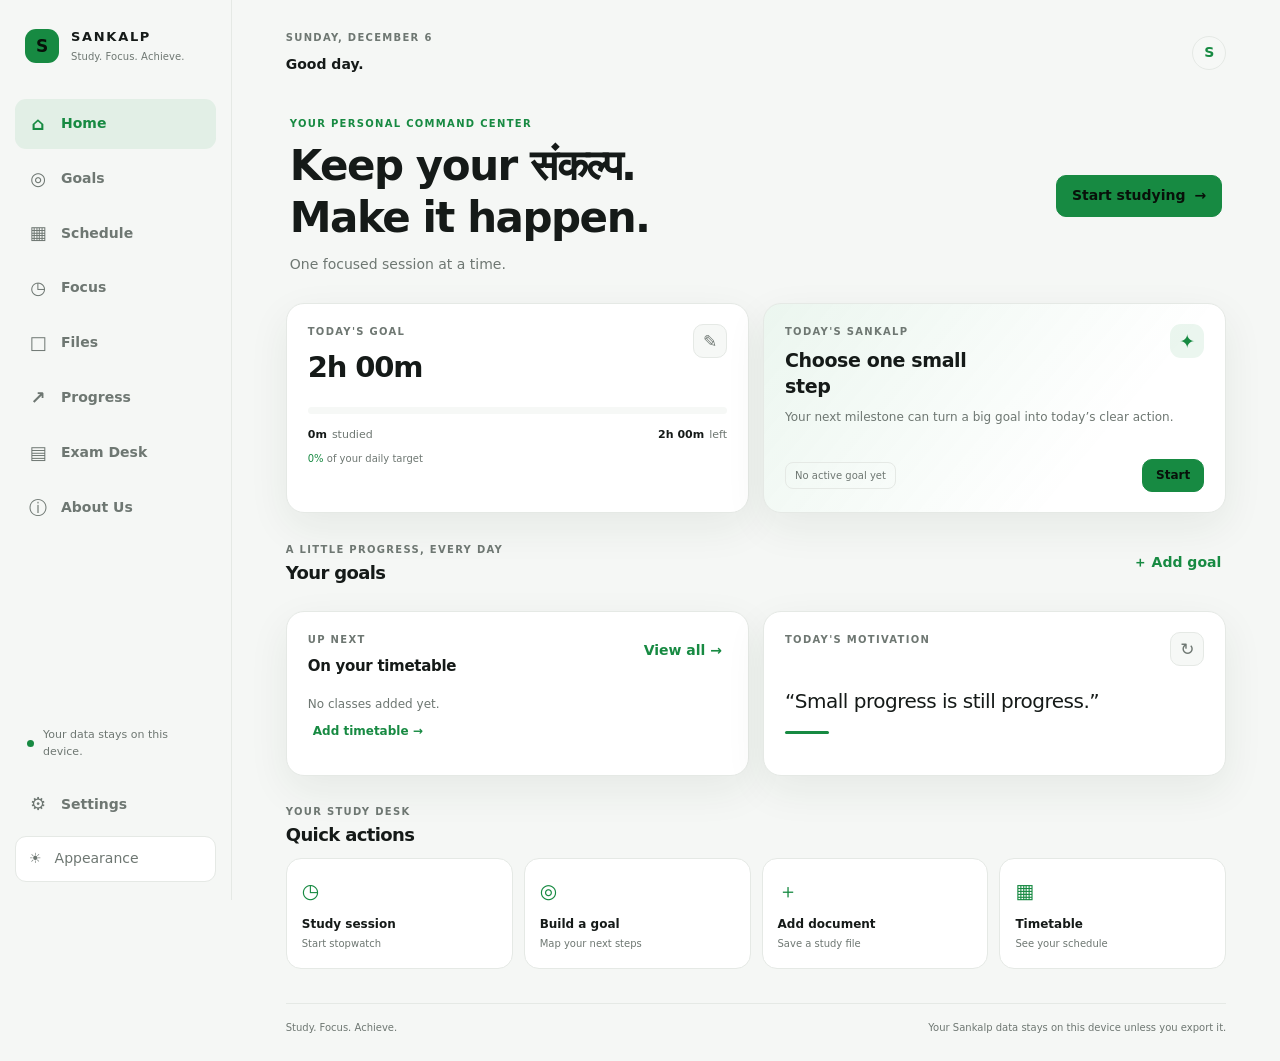
==== commit f596cb53: "Add Exam Desk button to navigation" ====
--- a/index.html
+++ b/index.html
@@ -648,6 +648,7 @@
         <button class="nav-item" data-page="focus"><span>◷</span>Focus</button>
         <button class="nav-item" data-page="files"><span>□</span>Files</button>
         <button class="nav-item" data-page="progress"><span>↗</span>Progress</button>
+        <button class="nav-item" data-page="examdesk"><span>▤</span>Exam Desk</button>
         <button class="nav-item" data-page="about"><span>ⓘ</span>About Us</button>
       </nav>
       <div class="sidebar-bottom"><div class="privacy-note"><span class="privacy-dot"></span><span>Your data stays on this device.</span></div><button class="nav-item" data-page="settings"><span>⚙</span>Settings</button><button class="theme-toggle" id="themeToggle" aria-label="Toggle color theme">☾ <span>Appearance</span></button></div>
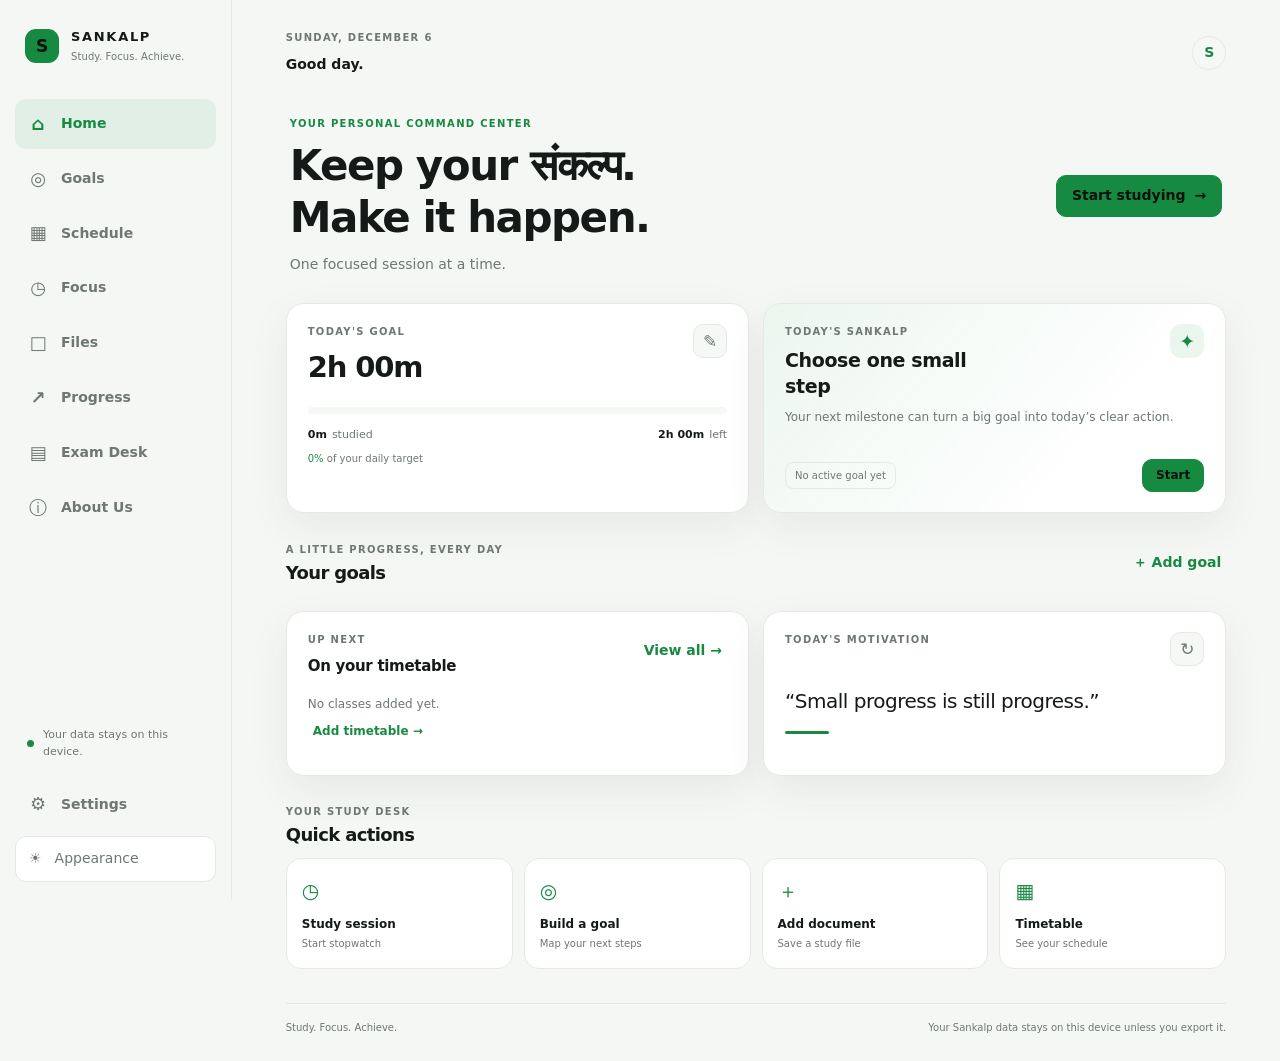
==== commit c1c3006b: "Enhance HTML with color scheme meta tags and nav updates Added meta tags for color scheme support an" ====
--- a/index.html
+++ b/index.html
@@ -1,6 +1,7 @@
 <!doctype html>
 <html lang="en">
 <head>
+  <meta charset="utf-8">
   <!-- Google tag (gtag.js) -->
 <script async src="https://www.googletagmanager.com/gtag/js?id=G-F04HRR61V4"></script>
 <script>
@@ -10,10 +11,12 @@
 
   gtag('config', 'G-F04HRR61V4');
 </script>
-  <meta charset="utf-8">
   <meta name="viewport" content="width=device-width, initial-scale=1">
   <meta name="description" content="Sankalp is a simple, privacy-first study and goal tracking website that helps students plan, focus and track their progress.">
-  <meta name="theme-color" content="#080a0f">
+  <meta name="color-scheme" content="dark light">
+  <meta name="theme-color" content="#080a0f" media="(prefers-color-scheme: dark)">
+  <meta name="theme-color" content="#f6f7f9" media="(prefers-color-scheme: light)">
+  <link rel="icon" href="data:image/svg+xml,%3Csvg xmlns='http://www.w3.org/2000/svg' viewBox='0 0 64 64'%3E%3Crect width='64' height='64' rx='16' fill='%2322c55e'/%3E%3Ctext x='32' y='44' font-size='36' font-weight='800' text-anchor='middle' fill='%23061006' font-family='system-ui'%3ES%3C/text%3E%3C/svg%3E">
   <link rel="canonical" href="https://cyphernest-coder.github.io/Sankalp/">
   <meta property="og:title" content="Sankalp — Study. Focus. Achieve.">
   <meta property="og:description" content="Keep your संकल्प. Make it happen.">
@@ -631,6 +634,44 @@
       .examdesk-actions .button {
         flex: 1;
       }
+    }
+
+    /* ---- Polish layer: additive only ---- */
+
+    /* Scrollable mobile nav: nothing hidden */
+    .mobile-nav{overflow-x:auto;overflow-y:hidden;scrollbar-width:none;-webkit-overflow-scrolling:touch;scroll-snap-type:x proximity;overscroll-behavior-x:contain}
+    .mobile-nav::-webkit-scrollbar{display:none}
+    .mobile-nav .nav-item{flex:0 0 auto;min-width:72px;min-height:48px;scroll-snap-align:center}
+
+    /* Touch targets */
+    .examdesk-delete,.examdesk-note-delete{min-width:40px;min-height:40px;display:grid;place-items:center;border-radius:10px;transition:background .15s ease,color .15s ease}
+    .examdesk-delete:hover,.examdesk-note-delete:hover{background:rgba(239,68,68,.1)}
+    .examdesk-status{min-height:40px}
+
+    /* Chapter column labels */
+    .examdesk-chapter-head{display:grid;grid-template-columns:1fr auto auto auto;gap:8px;padding:0 11px;font-size:10px;font-weight:800;letter-spacing:.08em;color:rgba(127,127,127,.85)}
+    .examdesk-chapter-head span{min-width:98px;text-align:center}
+    .examdesk-chapter-head span:first-child{min-width:0;text-align:left}
+    @media (max-width:560px){
+      .examdesk-chapter-head{display:none}
+      .examdesk-chapter .examdesk-status{position:relative}
+    }
+
+    /* Consistent motion + hover on Exam Desk */
+    .examdesk-item,.examdesk-note{transition:border-color .2s ease,transform .2s ease}
+    .examdesk-item:hover,.examdesk-note:hover{border-color:rgba(34,197,94,.35)}
+    @media (hover:hover){.examdesk-note:hover{transform:translateY(-2px)}}
+
+    /* Keyboard focus */
+    .examdesk-page :focus-visible,.sankalp-more-card > summary:focus-visible,.sankalp-contact-button:focus-visible,.mobile-nav .nav-item:focus-visible{outline:2px solid #22c55e;outline-offset:2px;border-radius:12px}
+
+    /* Smooth page entry */
+    .page.active{animation:sk-fade .25s ease both}
+    @keyframes sk-fade{from{opacity:0;transform:translateY(6px)}to{opacity:1;transform:none}}
+
+    /* Respect reduced motion */
+    @media (prefers-reduced-motion:reduce){
+      *,*::before,*::after{animation-duration:.01ms!important;animation-iteration-count:1!important;transition-duration:.01ms!important;scroll-behavior:auto!important}
     }
 
   </style>
@@ -1220,7 +1261,17 @@
       <footer class="site-footer"><span>Study. Focus. Achieve.</span><span>Your Sankalp data stays on this device unless you export it.</span></footer>
     </main>
   </div>
-  <nav class="mobile-nav" aria-label="Mobile navigation"><button class="nav-item active" data-page="home"><span>⌂</span>Home</button><button class="nav-item" data-page="goals"><span>◎</span>Goals</button><button class="nav-item" data-page="schedule"><span>▦</span>Schedule</button><button class="nav-item" data-page="focus"><span>◷</span>Focus</button><button class="nav-item" data-page="progress"><span>↗</span>Progress</button></nav>
+  <nav class="mobile-nav" aria-label="Mobile navigation">
+    <button class="nav-item active" data-page="home"><span>⌂</span>Home</button>
+    <button class="nav-item" data-page="goals"><span>◎</span>Goals</button>
+    <button class="nav-item" data-page="schedule"><span>▦</span>Schedule</button>
+    <button class="nav-item" data-page="focus"><span>◷</span>Focus</button>
+    <button class="nav-item" data-page="files"><span>□</span>Files</button>
+    <button class="nav-item" data-page="progress"><span>↗</span>Progress</button>
+    <button class="nav-item" data-page="examdesk"><span>▤</span>Exam Desk</button>
+    <button class="nav-item" data-page="about"><span>ⓘ</span>About</button>
+    <button class="nav-item" data-page="settings"><span>⚙</span>Settings</button>
+  </nav>
   <dialog id="modal" class="modal"><form method="dialog" id="modalForm"><div class="modal-head"><div><p class="eyebrow green" id="modalEyebrow">A NEW STEP</p><h2 id="modalTitle">Add a goal</h2></div><button class="icon-button" value="cancel" aria-label="Close dialog">×</button></div><div id="modalBody" class="modal-body"></div><div class="modal-actions" id="modalActions"></div></form></dialog>
   <div class="toast" id="toast" role="status" aria-live="polite"></div>
 
@@ -1498,15 +1549,18 @@
         }
       }
 
-      list.innerHTML = upcoming.length ? upcoming.map(e => `
-        <div class="examdesk-item">
+      const all = [...data.exams].sort((a,b) => a.date.localeCompare(b.date));
+      list.innerHTML = all.length ? all.map(e => {
+        const past = daysUntil(e.date) < 0;
+        return `
+        <div class="examdesk-item"${past ? ' style="opacity:.6"' : ""}>
           <div class="examdesk-item-main">
             <strong>${esc(e.name)}</strong>
-            <small>${esc(e.subject || "No subject")} · ${esc(fmtDate(e.date))}${e.marks ? ` · ${esc(e.marks)} marks` : ""}</small>
+            <small>${esc(e.subject || "No subject")} · ${esc(fmtDate(e.date))}${e.marks ? ` · ${esc(e.marks)} marks` : ""}${past ? " · Completed" : ""}</small>
           </div>
-          <button class="examdesk-delete" data-delete-exam="${esc(e.id)}" aria-label="Delete exam">×</button>
-        </div>`).join("") :
-        `<div class="examdesk-empty">No upcoming exams.</div>`;
+          <button class="examdesk-delete" data-delete-exam="${esc(e.id)}" aria-label="Delete exam ${esc(e.name)}">×</button>
+        </div>`;
+      }).join("") : `<div class="examdesk-empty">No exams added yet.</div>`;
     }
 
     function renderSubjects() {
@@ -1553,13 +1607,16 @@
           <div class="examdesk-item" style="display:block;">
             <div style="display:flex;justify-content:space-between;gap:10px;align-items:center;">
               <div class="examdesk-item-main"><strong>${esc(subject.name)}</strong><small>${chapters.length} chapter${chapters.length === 1 ? "" : "s"}</small></div>
-              <button class="examdesk-delete" data-delete-subject="${esc(subject.id)}" aria-label="Delete subject">×</button>
+              <button class="examdesk-delete" data-delete-subject="${esc(subject.id)}" aria-label="Delete subject ${esc(subject.name)}">×</button>
             </div>
             <div class="examdesk-progress">
               <div class="examdesk-progress-row"><span>Overall completion</span><strong>${pct}%</strong></div>
               <div class="examdesk-progress-track"><span style="width:${pct}%"></span></div>
             </div>
-            <div class="examdesk-chapters">${chapterHTML}</div>
+            <div class="examdesk-chapters">
+              <div class="examdesk-chapter-head" aria-hidden="true"><span>CHAPTER</span><span>SCHOOL</span><span>TUITION</span><span>PERSONAL</span></div>
+              ${chapterHTML}
+            </div>
           </div>`;
       }).join("");
 
@@ -1577,7 +1634,7 @@
 
       box.innerHTML = data.notes.length ? data.notes.map(n => `
         <article class="examdesk-note" data-color="${esc(n.color || "plain")}">
-          <button class="examdesk-note-delete" data-delete-note="${esc(n.id)}" aria-label="Delete note">×</button>
+          <button class="examdesk-note-delete" data-delete-note="${esc(n.id)}" aria-label="Delete note ${esc(n.title)}">×</button>
           <strong>${esc(n.title)}</strong>
           ${n.subject ? `<small>${esc(n.subject)}</small>` : ""}
           <p>${esc(n.text)}</p>
@@ -1631,6 +1688,16 @@
     document.getElementById("examdeskAddSubject")?.addEventListener("click", openSubjectForm);
     document.getElementById("examdeskAddNote")?.addEventListener("click", openNoteForm);
 
+    /* Keep the active mobile tab in view */
+    const syncNav = () => {
+      const a = document.querySelector(".mobile-nav .nav-item.active");
+      a?.scrollIntoView({inline:"center", block:"nearest", behavior:"smooth"});
+    };
+    document.addEventListener("click", e => {
+      if (e.target.closest("[data-page]")) setTimeout(syncNav, 60);
+    });
+    syncNav();
+
     render();
     setInterval(renderExams, 60000);
   })();
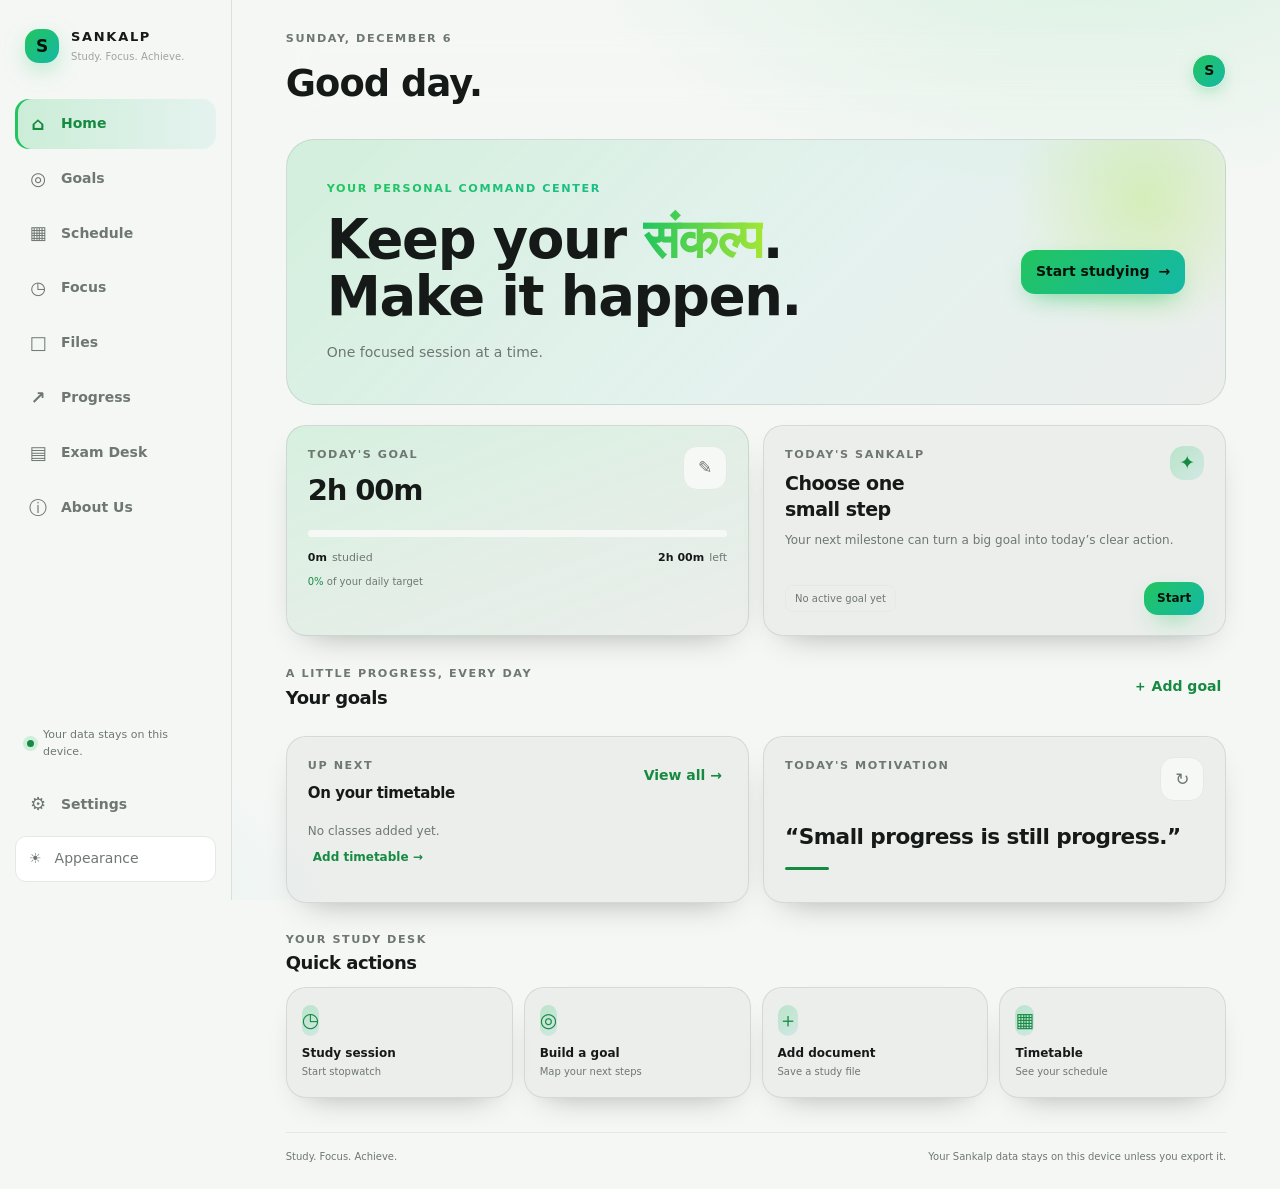
==== commit 87028b94: "Add SANKALP v2 design styles to index.html Added new CSS styles for SANKALP v2 design layer, includi" ====
--- a/index.html
+++ b/index.html
@@ -12,6 +12,8 @@
   gtag('config', 'G-F04HRR61V4');
 </script>
   <meta name="viewport" content="width=device-width, initial-scale=1">
+  <meta name="robots" content="index,follow">
+  <meta name="twitter:card" content="summary">
   <meta name="description" content="Sankalp is a simple, privacy-first study and goal tracking website that helps students plan, focus and track their progress.">
   <meta name="color-scheme" content="dark light">
   <meta name="theme-color" content="#080a0f" media="(prefers-color-scheme: dark)">
@@ -675,6 +677,92 @@
     }
 
   </style>
+<style id="sankalp-design-v2">
+/* SANKALP v2 design layer: visual only. Markup, IDs and JS untouched. Works in light + dark (neutral alphas). */
+:root{--sk-a:#22c55e;--sk-a2:#14b8a6;--sk-a3:#a3e635;--sk-r:20px;--sk-line:rgba(127,127,127,.2);--sk-glass:rgba(127,127,127,.07);--sk-ease:cubic-bezier(.2,.8,.2,1)}
+html{scroll-behavior:smooth}
+body{font-family:"Inter",ui-sans-serif,system-ui,-apple-system,"Segoe UI",Roboto,sans-serif;-webkit-font-smoothing:antialiased;text-rendering:optimizeLegibility;overflow-x:hidden;
+background-image:radial-gradient(900px 480px at 85% -10%,rgba(34,197,94,.14),transparent 60%),radial-gradient(700px 420px at -5% 105%,rgba(20,184,166,.11),transparent 60%);background-attachment:fixed}
+h1,h2,h3{letter-spacing:-.025em;text-wrap:balance}
+.eyebrow{letter-spacing:.14em;font-weight:700;font-size:.7rem}
+.eyebrow.green{background:linear-gradient(90deg,var(--sk-a),var(--sk-a2));-webkit-background-clip:text;background-clip:text;color:transparent}
+:focus-visible{outline:3px solid var(--sk-a);outline-offset:3px;border-radius:10px}
+/* Sidebar */
+.sidebar{backdrop-filter:blur(18px) saturate(1.4);-webkit-backdrop-filter:blur(18px) saturate(1.4);border-right:1px solid var(--sk-line)}
+.brand-mark{background:linear-gradient(135deg,var(--sk-a),var(--sk-a2))!important;color:#04130a!important;box-shadow:0 8px 24px -6px rgba(34,197,94,.55);border-radius:14px}
+.brand small{opacity:.65;font-weight:500}
+.nav-item{border-radius:14px;transition:background .2s,transform .2s var(--sk-ease),color .2s;position:relative;min-height:44px}
+.nav-item:hover{background:var(--sk-glass);transform:translateX(2px)}
+.nav-item.active{background:linear-gradient(90deg,rgba(34,197,94,.2),rgba(20,184,166,.07))!important;box-shadow:inset 3px 0 0 var(--sk-a)}
+.privacy-dot{box-shadow:0 0 0 4px rgba(34,197,94,.18);animation:skPulse 2.4s infinite}
+@keyframes skPulse{50%{box-shadow:0 0 0 8px rgba(34,197,94,0)}}
+/* Topbar */
+.topbar{backdrop-filter:blur(14px);-webkit-backdrop-filter:blur(14px)}
+.topbar h1{font-size:clamp(1.5rem,3.6vw,2.3rem);font-weight:800}
+.avatar{background:linear-gradient(135deg,var(--sk-a),var(--sk-a2))!important;color:#04130a!important;font-weight:800;box-shadow:0 6px 18px -6px rgba(34,197,94,.6);transition:transform .2s var(--sk-ease)}
+.avatar:hover{transform:scale(1.08) rotate(-4deg)}
+/* Hero */
+.welcome-row{position:relative;overflow:hidden;padding:clamp(22px,4vw,40px);border-radius:28px;border:1px solid var(--sk-line);background:linear-gradient(135deg,rgba(34,197,94,.16),rgba(20,184,166,.07) 55%,var(--sk-glass));gap:20px;align-items:center;flex-wrap:wrap;margin-bottom:20px}
+.welcome-row::before{content:"";position:absolute;right:-60px;top:-80px;width:280px;height:280px;border-radius:50%;background:radial-gradient(circle,rgba(163,230,53,.28),transparent 68%);animation:skFloat 9s ease-in-out infinite;pointer-events:none}
+.welcome-row>*{position:relative}
+.welcome-row h2{font-size:clamp(1.9rem,5.6vw,3.4rem);line-height:1.05;font-weight:800;margin:.25em 0 .3em}
+.welcome-row h2 span{background:linear-gradient(90deg,var(--sk-a),var(--sk-a3));-webkit-background-clip:text;background-clip:text;color:transparent}
+@keyframes skFloat{50%{transform:translate(-26px,22px) scale(1.12)}}
+/* Cards */
+.card,.quick-card,.sankalp-more-card{border-radius:var(--sk-r)!important;border:1px solid var(--sk-line)!important;background:var(--sk-glass);box-shadow:0 1px 0 rgba(255,255,255,.04) inset,0 14px 34px -22px rgba(0,0,0,.45);transition:transform .25s var(--sk-ease),border-color .25s,box-shadow .25s}
+.card:hover,.quick-card:hover{border-color:rgba(34,197,94,.45)!important;box-shadow:0 18px 40px -20px rgba(34,197,94,.35)}
+.quick-card:hover{transform:translateY(-4px)}
+.quick-card:active,.button:active{transform:scale(.97)}
+.quick-icon,.today-icon{background:linear-gradient(135deg,rgba(34,197,94,.25),rgba(20,184,166,.12));border-radius:14px}
+.daily-card{background:linear-gradient(160deg,rgba(34,197,94,.14),var(--sk-glass))}
+.motivation blockquote{font-size:clamp(1.05rem,2.4vw,1.35rem);line-height:1.45;font-weight:600}
+/* Buttons */
+.button{border-radius:14px;min-height:44px;font-weight:700;transition:transform .2s var(--sk-ease),box-shadow .25s,background .2s}
+.button.primary{background:linear-gradient(135deg,var(--sk-a),var(--sk-a2))!important;color:#04130a!important;border:0;box-shadow:0 10px 26px -10px rgba(34,197,94,.7)}
+.button.primary:hover{transform:translateY(-2px);box-shadow:0 16px 32px -10px rgba(34,197,94,.8)}
+.icon-button{min-width:44px;min-height:44px;border-radius:14px}
+input,select,textarea{border-radius:12px;min-height:44px;transition:border-color .2s,box-shadow .2s}
+input:focus,select:focus,textarea:focus{border-color:var(--sk-a)!important;box-shadow:0 0 0 4px rgba(34,197,94,.18);outline:0}
+/* Progress bars */
+.progress-track{border-radius:99px;overflow:hidden}
+.progress-track>span,#dailyBar{background:linear-gradient(90deg,var(--sk-a),var(--sk-a3))!important;border-radius:99px;transition:width .9s var(--sk-ease)}
+/* Focus: immersive timer */
+.focus-card{text-align:center;background:radial-gradient(520px 300px at 50% 0,rgba(34,197,94,.18),transparent 70%),var(--sk-glass);border-radius:28px!important}
+.timer{font-variant-numeric:tabular-nums;font-weight:800;letter-spacing:-.03em;font-size:clamp(2.6rem,12vw,5.6rem);background:linear-gradient(180deg,currentColor,rgba(127,127,127,.7));-webkit-background-clip:text;background-clip:text;color:transparent;filter:drop-shadow(0 0 28px rgba(34,197,94,.3))}
+.timer-state{justify-content:center}
+.live-dot{box-shadow:0 0 0 4px rgba(34,197,94,.2)}
+.focus-controls{justify-content:center;flex-wrap:wrap;gap:10px}
+/* Exam Desk and About */
+.examdesk-countdown strong{font-size:clamp(2.4rem,9vw,4rem);font-weight:800;background:linear-gradient(135deg,var(--sk-a),var(--sk-a3));-webkit-background-clip:text;background-clip:text;color:transparent}
+.sankalp-more-card[open]{box-shadow:0 18px 40px -22px rgba(34,197,94,.4)}
+/* Modal + toast */
+.modal{border-radius:24px;border:1px solid var(--sk-line);box-shadow:0 40px 90px -20px rgba(0,0,0,.6);max-width:min(560px,calc(100vw - 24px));animation:skPop .28s var(--sk-ease)}
+.modal::backdrop{backdrop-filter:blur(6px);background:rgba(0,0,0,.45)}
+@keyframes skPop{from{opacity:0;transform:translateY(14px) scale(.97)}}
+.toast{border-radius:14px;backdrop-filter:blur(14px)}
+/* Page + card entrance */
+.page.active{animation:skPage .45s var(--sk-ease)}
+.page.active .card,.page.active .quick-card,.page.active .goal-list>*{animation:skUp .5s var(--sk-ease) both}
+.page.active .quick-card:nth-child(2),.page.active .card:nth-of-type(2){animation-delay:.06s}
+.page.active .quick-card:nth-child(3){animation-delay:.12s}
+.page.active .quick-card:nth-child(4){animation-delay:.18s}
+@keyframes skPage{from{opacity:0}}
+@keyframes skUp{from{opacity:0;transform:translateY(14px)}}
+/* Mobile */
+@media(max-width:900px){
+.welcome-row{border-radius:22px}.welcome-row .button{width:100%;justify-content:center}
+.quick-grid{grid-template-columns:repeat(2,minmax(0,1fr))!important}
+.mobile-nav{display:flex!important;overflow-x:auto;gap:4px;padding:8px 10px calc(8px + env(safe-area-inset-bottom));scroll-snap-type:x proximity;scrollbar-width:none;backdrop-filter:blur(18px) saturate(1.4);-webkit-backdrop-filter:blur(18px) saturate(1.4);border-top:1px solid var(--sk-line)}
+.mobile-nav::-webkit-scrollbar{display:none}
+.mobile-nav .nav-item{flex:0 0 auto;min-width:72px;flex-direction:column;gap:2px;font-size:.68rem;padding:6px 10px;scroll-snap-align:center;transform:none!important;box-shadow:none}
+.mobile-nav .nav-item.active{background:rgba(34,197,94,.2)!important;box-shadow:none}
+.main-area{padding-bottom:110px;max-width:100vw}
+img,video,canvas,table{max-width:100%}
+}
+@media(max-width:420px){.grid.two{grid-template-columns:1fr!important}.card{padding:16px}}
+@media(prefers-reduced-motion:reduce){*,*::before,*::after{animation:none!important;transition:none!important;scroll-behavior:auto!important}}
+</style>
+
 
   <script src="app.js" defer></script>
 </head>
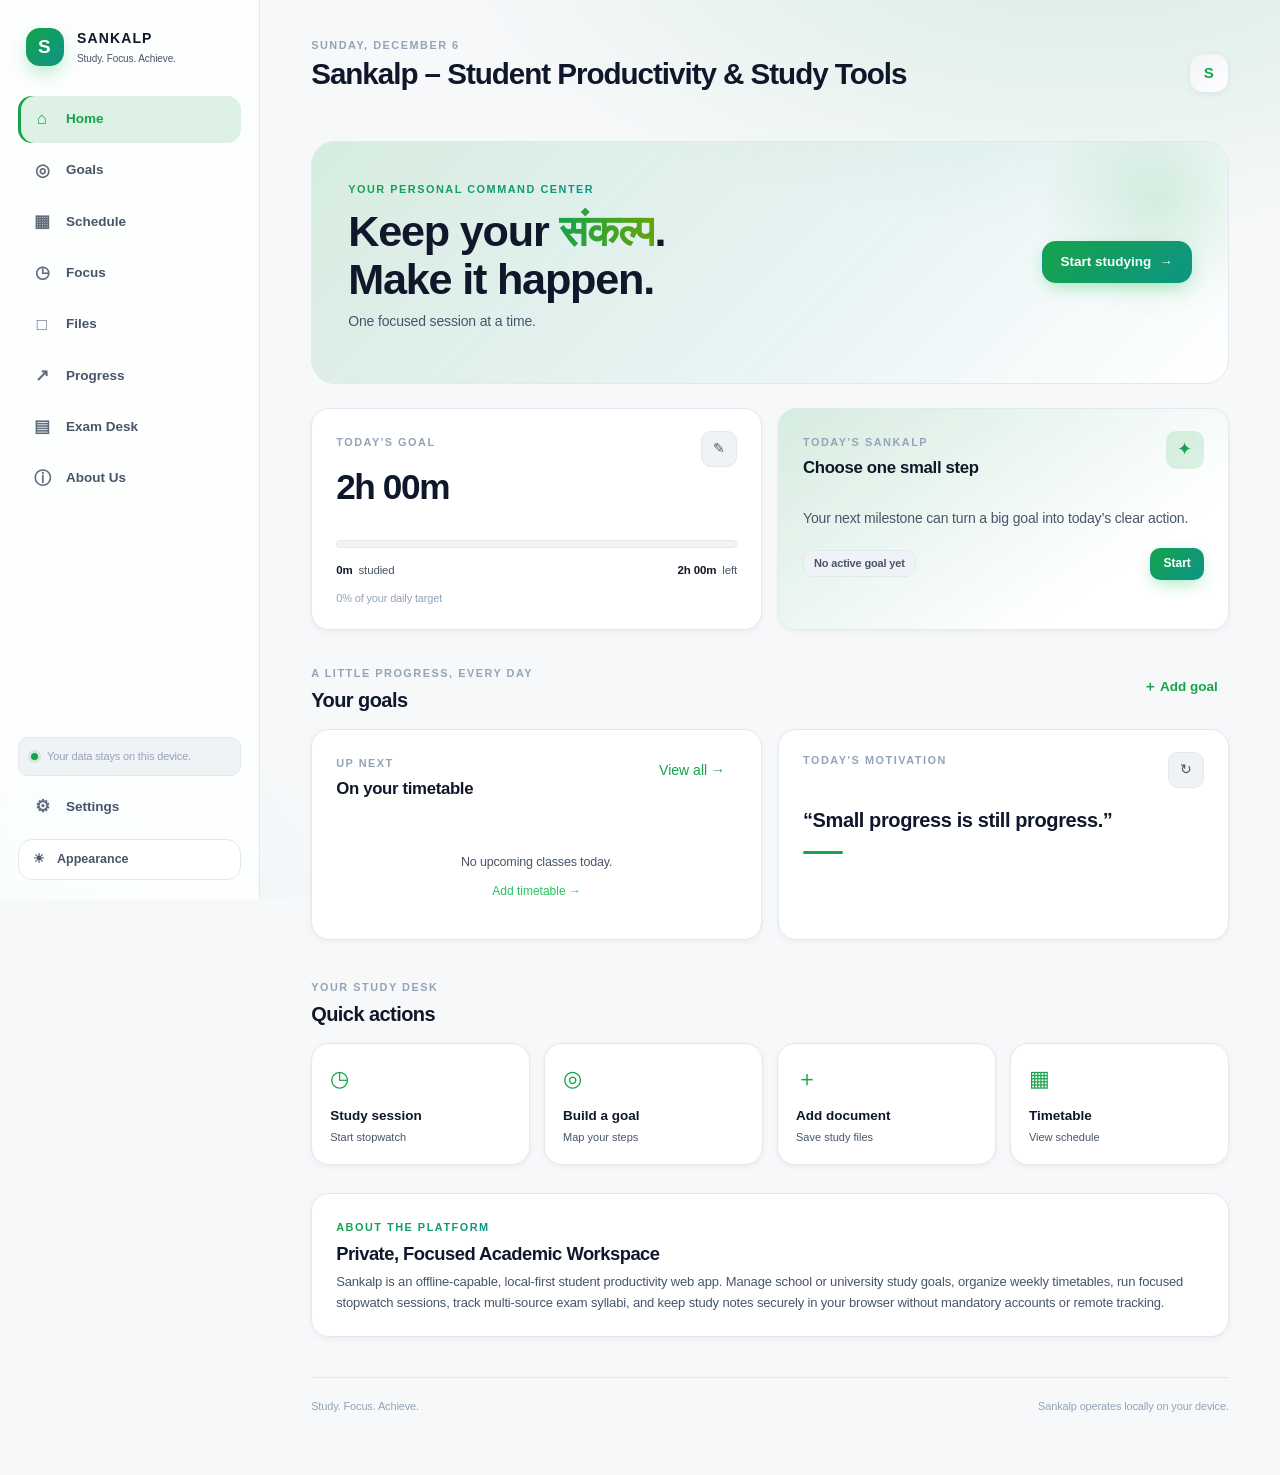
==== commit 1afab9f6: "Change greeting from 'Hello' to 'Goodbye'" ====
--- a/index.html
+++ b/index.html
@@ -3,836 +3,499 @@
 <head>
   <meta charset="utf-8">
   <!-- Google tag (gtag.js) -->
-<script async src="https://www.googletagmanager.com/gtag/js?id=G-F04HRR61V4"></script>
-<script>
-  window.dataLayer = window.dataLayer || [];
-  function gtag(){dataLayer.push(arguments);}
-  gtag('js', new Date());
-
-  gtag('config', 'G-F04HRR61V4');
-</script>
-  <meta name="viewport" content="width=device-width, initial-scale=1">
-  <meta name="robots" content="index,follow">
-  <meta name="twitter:card" content="summary">
-  <meta name="description" content="Sankalp is a simple, privacy-first study and goal tracking website that helps students plan, focus and track their progress.">
+  <script async src="https://www.googletagmanager.com/gtag/js?id=G-F04HRR61V4"></script>
+  <script>
+    window.dataLayer = window.dataLayer || [];
+    function gtag(){dataLayer.push(arguments);}
+    gtag('js', new Date());
+    gtag('config', 'G-F04HRR61V4');
+  </script>
+
+  <meta name="viewport" content="width=device-width, initial-scale=1, viewport-fit=cover">
+  <title>Sankalp – Free Student Productivity, Study Planner & Exam Desk</title>
+  <meta name="description" content="Sankalp is a free, privacy-first student productivity web app. Plan timetables, track study goals, run focus stopwatch sessions, and organize exams on your device.">
+  <meta name="robots" content="index, follow, max-snippet:-1, max-image-preview:large, max-video-preview:-1">
+  <link rel="canonical" href="https://cyphernest-coder.github.io/Sankalp/">
+  <link rel="manifest" href="manifest.json">
+
+  <!-- Color Schemes & Theme Colors -->
   <meta name="color-scheme" content="dark light">
   <meta name="theme-color" content="#080a0f" media="(prefers-color-scheme: dark)">
   <meta name="theme-color" content="#f6f7f9" media="(prefers-color-scheme: light)">
-  <link rel="icon" href="data:image/svg+xml,%3Csvg xmlns='http://www.w3.org/2000/svg' viewBox='0 0 64 64'%3E%3Crect width='64' height='64' rx='16' fill='%2322c55e'/%3E%3Ctext x='32' y='44' font-size='36' font-weight='800' text-anchor='middle' fill='%23061006' font-family='system-ui'%3ES%3C/text%3E%3C/svg%3E">
-  <link rel="canonical" href="https://cyphernest-coder.github.io/Sankalp/">
-  <meta property="og:title" content="Sankalp — Study. Focus. Achieve.">
-  <meta property="og:description" content="Keep your संकल्प. Make it happen.">
+  <meta name="application-name" content="Sankalp">
+  <meta name="apple-mobile-web-app-title" content="Sankalp">
+  <meta name="apple-mobile-web-app-capable" content="yes">
+  <meta name="apple-mobile-web-app-status-bar-style" content="black-translucent">
+
+  <!-- Open Graph -->
   <meta property="og:type" content="website">
-  <title>Sankalp — Study. Focus. Achieve.</title>
+  <meta property="og:locale" content="en_US">
+  <meta property="og:site_name" content="Sankalp">
+  <meta property="og:url" content="https://cyphernest-coder.github.io/Sankalp/">
+  <meta property="og:title" content="Sankalp – Free Student Productivity & Study Tools">
+  <meta property="og:description" content="Plan your timetable, track daily goals, run focus sessions, and prepare for exams with a privacy-first, on-device workspace.">
+  <meta property="og:image" content="data:image/svg+xml,%3Csvg xmlns='http://www.w3.org/2000/svg' viewBox='0 0 1200 630' width='1200' height='630'%3E%3Crect width='100%25' height='100%25' fill='%23080a0f'/%3E%3Crect x='100' y='100' width='120' height='120' rx='32' fill='%2322c55e'/%3E%3Ctext x='160' y='180' font-size='72' font-weight='800' text-anchor='middle' fill='%23061006' font-family='system-ui, sans-serif'%3ES%3C/text%3E%3Ctext x='260' y='180' font-size='64' font-weight='800' fill='%23f1f4f6' font-family='system-ui, sans-serif'%3ESANKALP%3C/text%3E%3Ctext x='100' y='320' font-size='44' font-weight='700' fill='%2322c55e' font-family='system-ui, sans-serif'%3EStudent Productivity %26 Study Tools%3C/text%3E%3Ctext x='100' y='390' font-size='28' fill='%238d96a5' font-family='system-ui, sans-serif'%3EGoals %E2%80%A2 Timetable %E2%80%A2 Focus Sessions %E2%80%A2 Exam Desk %E2%80%A2 Local-first%3C/text%3E%3C/svg%3E">
+  <meta property="og:image:width" content="1200">
+  <meta property="og:image:height" content="630">
+  <meta property="og:image:alt" content="Sankalp Student Productivity Platform">
+
+  <!-- Twitter / X -->
+  <meta name="twitter:card" content="summary_large_image">
+  <meta name="twitter:title" content="Sankalp – Free Student Productivity & Study Tools">
+  <meta name="twitter:description" content="Plan your timetable, track daily goals, run focus stopwatch sessions, and organize exams in one local-first workspace.">
+  <meta name="twitter:image" content="data:image/svg+xml,%3Csvg xmlns='http://www.w3.org/2000/svg' viewBox='0 0 1200 630' width='1200' height='630'%3E%3Crect width='100%25' height='100%25' fill='%23080a0f'/%3E%3Crect x='100' y='100' width='120' height='120' rx='32' fill='%2322c55e'/%3E%3Ctext x='160' y='180' font-size='72' font-weight='800' text-anchor='middle' fill='%23061006' font-family='system-ui, sans-serif'%3ES%3C/text%3E%3Ctext x='260' y='180' font-size='64' font-weight='800' fill='%23f1f4f6' font-family='system-ui, sans-serif'%3ESANKALP%3C/text%3E%3Ctext x='100' y='320' font-size='44' font-weight='700' fill='%2322c55e' font-family='system-ui, sans-serif'%3EStudent Productivity %26 Study Tools%3C/text%3E%3Ctext x='100' y='390' font-size='28' fill='%238d96a5' font-family='system-ui, sans-serif'%3EGoals %E2%80%A2 Timetable %E2%80%A2 Focus Sessions %E2%80%A2 Exam Desk %E2%80%A2 Local-first%3C/text%3E%3C/svg%3E">
+
+  <!-- Favicon -->
+  <link rel="icon" type="image/svg+xml" href="data:image/svg+xml,%3Csvg xmlns='http://www.w3.org/2000/svg' viewBox='0 0 64 64'%3E%3Crect width='64' height='64' rx='16' fill='%2322c55e'/%3E%3Ctext x='32' y='44' font-size='36' font-weight='800' text-anchor='middle' fill='%23061006' font-family='system-ui'%3ES%3C/text%3E%3C/svg%3E">
+
+  <!-- Stylesheet -->
   <link rel="stylesheet" href="style.css">
 
-  <style>
-    /* =========================================================
-       SANKALP — MORE / INFORMATION SECTION
-    ========================================================== */
-
-    .sankalp-more-section {
-      margin-top: 34px;
-      padding: 34px 0 150px;
-    }
-
-    .sankalp-more-heading {
-      margin-bottom: 18px;
-    }
-
-    .sankalp-more-heading h2 {
-      margin: 4px 0 6px;
-    }
-
-    .sankalp-more-grid {
-      display: grid;
-      gap: 12px;
-    }
-
-    .sankalp-more-card {
-      overflow: hidden;
-      border: 1px solid rgba(127, 127, 127, 0.18);
-      border-radius: 18px;
-      background: rgba(127, 127, 127, 0.055);
-      transition: border-color .2s ease, transform .2s ease;
-    }
-
-    .sankalp-more-card[open] {
-      border-color: rgba(34, 197, 94, 0.35);
-    }
-
-    .sankalp-more-card > summary {
-      list-style: none;
-      cursor: pointer;
-      display: flex;
-      align-items: center;
-      gap: 14px;
-      min-height: 72px;
-      padding: 14px 17px;
-      box-sizing: border-box;
-    }
-
-    .sankalp-more-card > summary::-webkit-details-marker {
-      display: none;
-    }
-
-    .more-icon {
-      width: 40px;
-      height: 40px;
-      flex: 0 0 40px;
-      display: grid;
-      place-items: center;
-      border-radius: 12px;
-      background: rgba(34, 197, 94, 0.10);
-      color: #22c55e;
-      font-weight: 800;
-    }
-
-    .more-title {
-      display: flex;
-      flex-direction: column;
-      gap: 3px;
-      min-width: 0;
-    }
-
-    .more-title strong {
-      font-size: 15px;
-    }
-
-    .more-title small {
-      color: rgba(127, 127, 127, 0.9);
-      font-size: 12px;
-    }
-
-    .more-chevron {
-      margin-left: auto;
-      color: #22c55e;
-      font-size: 22px;
-      line-height: 1;
-      transition: transform .2s ease;
-    }
-
-    .sankalp-more-card[open] > summary .more-chevron {
-      transform: rotate(45deg);
-    }
-
-    .more-content {
-      padding: 0 22px 24px 71px;
-      color: inherit;
-    }
-
-    .more-content p {
-      margin: 0 0 14px;
-      line-height: 1.75;
-      font-size: 14px;
-      opacity: .76;
-    }
-
-    .more-content p:last-child {
-      margin-bottom: 0;
-    }
-
-    .more-content h4 {
-      margin: 22px 0 7px;
-      font-size: 14px;
-      color: inherit;
-    }
-
-    .more-note {
-      padding: 12px 14px;
-      border-left: 3px solid #22c55e;
-      border-radius: 8px;
-      background: rgba(34, 197, 94, 0.06);
-    }
-
-    /* FAQ inside FAQ */
-    .faq-content {
-      padding-right: 22px;
-    }
-
-    .faq-content > details {
-      border-top: 1px solid rgba(127, 127, 127, 0.15);
-      padding: 13px 0;
-    }
-
-    .faq-content > details:first-child {
-      border-top: 0;
-    }
-
-    .faq-content > details > summary {
-      cursor: pointer;
-      font-size: 14px;
-      font-weight: 650;
-    }
-
-    .faq-content > details > p {
-      padding: 8px 0 0;
-      margin: 0;
-    }
-
-    /* CONTACT */
-    .sankalp-contact-box {
-      margin-top: 18px;
-      padding: 22px;
-      display: flex;
-      align-items: center;
-      justify-content: space-between;
-      gap: 20px;
-      border: 1px solid rgba(34, 197, 94, 0.28);
-      border-radius: 20px;
-      background:
-        linear-gradient(
-          135deg,
-          rgba(34, 197, 94, 0.12),
-          rgba(34, 197, 94, 0.035)
-        );
-    }
-
-    .sankalp-contact-box h3 {
-      margin: 4px 0 5px;
-      font-size: 22px;
-    }
-
-    .sankalp-contact-box p {
-      margin: 0;
-    }
-
-    .sankalp-contact-button {
-      flex: 0 0 auto;
-      display: inline-flex;
-      align-items: center;
-      gap: 10px;
-      padding: 13px 17px;
-      border-radius: 14px;
-      background: #22c55e;
-      color: #061006;
-      text-decoration: none;
-      font-size: 14px;
-      box-shadow: 0 8px 25px rgba(34, 197, 94, 0.18);
-      transition: transform .2s ease, box-shadow .2s ease;
-    }
-
-    .sankalp-contact-button:hover {
-      transform: translateY(-2px);
-      box-shadow: 0 12px 30px rgba(34, 197, 94, 0.25);
-    }
-
-    .sankalp-contact-button .contact-arrow {
-      margin-left: 5px;
-      font-size: 18px;
-    }
-
-    .sankalp-more-footer {
-      text-align: center;
-      margin: 22px 0 0;
-      font-size: 12px;
-      opacity: .45;
-    }
-
-    @media (max-width: 700px) {
-      .sankalp-more-section {
-        padding-bottom: 170px;
+  <!-- Schema.org Structured Data -->
+  <script type="application/ld+json">
+  {
+    "@context": "https://schema.org",
+    "@graph": [
+      {
+        "@type": "WebSite",
+        "@id": "https://cyphernest-coder.github.io/Sankalp/#website",
+        "url": "https://cyphernest-coder.github.io/Sankalp/",
+        "name": "Sankalp",
+        "description": "Student productivity platform offering study planning, timetable organization, focus stopwatch sessions, and exam management.",
+        "inLanguage": "en"
+      },
+      {
+        "@type": "WebApplication",
+        "@id": "https://cyphernest-coder.github.io/Sankalp/#webapp",
+        "url": "https://cyphernest-coder.github.io/Sankalp/",
+        "name": "Sankalp",
+        "applicationCategory": "EducationalApplication",
+        "operatingSystem": "Web Browser",
+        "browserRequirements": "Requires JavaScript. Compatible with modern desktop and mobile browsers.",
+        "isAccessibleForFree": true,
+        "description": "A privacy-first study and academic management application for students featuring goal paths, timetable schedules, focus modes, syllabus tracking, and local document organization.",
+        "offers": {
+          "@type": "Offer",
+          "price": "0",
+          "priceCurrency": "USD"
+        },
+        "featureList": [
+          "Study Goal & Milestone Roadmaps",
+          "Weekly Timetable & Academic Scheduler",
+          "Focus Stopwatch & Deep Study Sessions",
+          "Exam Desk with Countdown & Multi-Track Syllabus Tracking",
+          "Local Document Storage via IndexedDB",
+          "Daily Progress Analytics & Consistency Streaks"
+        ]
       }
-
-      .sankalp-more-card > summary {
-        min-height: 68px;
-        padding: 13px;
-        gap: 11px;
-      }
-
-      .more-icon {
-        width: 37px;
-        height: 37px;
-        flex-basis: 37px;
-      }
-
-      .more-content {
-        padding: 0 16px 20px 16px;
-      }
-
-      .more-content p {
-        font-size: 13px;
-        line-height: 1.7;
-      }
-
-      .sankalp-contact-box {
-        align-items: flex-start;
-        flex-direction: column;
-        padding: 20px;
-      }
-
-      .sankalp-contact-button {
-        width: 100%;
-        justify-content: center;
-        box-sizing: border-box;
-      }
-    }
-
-    /* =========================================================
-       SANKALP — EXAM DESK
-       Added without changing the existing Sankalp visual system.
-    ========================================================== */
-
-    .examdesk-page {
-      padding-bottom: 120px;
-    }
-
-    .examdesk-grid {
-      display: grid;
-      grid-template-columns: 1.2fr .8fr;
-      gap: 14px;
-      margin-top: 24px;
-    }
-
-    .examdesk-full {
-      grid-column: 1 / -1;
-    }
-
-    .examdesk-card {
-      min-width: 0;
-    }
-
-    .examdesk-card h3 {
-      margin: 5px 0 5px;
-    }
-
-    .examdesk-countdown {
-      display: flex;
-      align-items: center;
-      gap: 18px;
-      margin-top: 20px;
-      padding: 18px;
-      border: 1px solid rgba(34,197,94,.18);
-      border-radius: 16px;
-      background: rgba(34,197,94,.045);
-    }
-
-    .examdesk-days {
-      min-width: 92px;
-      text-align: center;
-    }
-
-    .examdesk-days strong {
-      display: block;
-      font-size: 42px;
-      line-height: 1;
-      letter-spacing: -2px;
-    }
-
-    .examdesk-days small {
-      color: #22c55e;
-      font-size: 11px;
-      font-weight: 800;
-      letter-spacing: .08em;
-    }
-
-    .examdesk-exam-info {
-      min-width: 0;
-    }
-
-    .examdesk-exam-info strong {
-      display: block;
-      font-size: 17px;
-      overflow-wrap: anywhere;
-    }
-
-    .examdesk-exam-info span {
-      display: block;
-      margin-top: 4px;
-      color: rgba(127,127,127,.9);
-      font-size: 13px;
-    }
-
-    .examdesk-list {
-      display: grid;
-      gap: 10px;
-      margin-top: 16px;
-    }
-
-    .examdesk-item {
-      display: flex;
-      align-items: center;
-      justify-content: space-between;
-      gap: 12px;
-      padding: 13px 14px;
-      border: 1px solid rgba(127,127,127,.15);
-      border-radius: 14px;
-      background: rgba(127,127,127,.035);
-    }
-
-    .examdesk-item-main {
-      min-width: 0;
-    }
-
-    .examdesk-item-main strong {
-      display: block;
-      font-size: 14px;
-      overflow-wrap: anywhere;
-    }
-
-    .examdesk-item-main small {
-      display: block;
-      margin-top: 3px;
-      color: rgba(127,127,127,.85);
-      overflow-wrap: anywhere;
-    }
-
-    .examdesk-delete {
-      flex: 0 0 auto;
-      border: 0;
-      background: transparent;
-      color: rgba(127,127,127,.8);
-      cursor: pointer;
-      font-size: 18px;
-      padding: 5px;
-    }
-
-    .examdesk-delete:hover {
-      color: #ef4444;
-    }
-
-    .examdesk-progress {
-      margin-top: 12px;
-    }
-
-    .examdesk-progress-row {
-      display: flex;
-      justify-content: space-between;
-      gap: 10px;
-      font-size: 12px;
-      margin-bottom: 7px;
-    }
-
-    .examdesk-progress-track {
-      height: 7px;
-      border-radius: 999px;
-      overflow: hidden;
-      background: rgba(127,127,127,.14);
-    }
-
-    .examdesk-progress-track span {
-      display: block;
-      height: 100%;
-      width: 0;
-      border-radius: inherit;
-      background: #22c55e;
-      transition: width .25s ease;
-    }
-
-    .examdesk-chapters {
-      display: grid;
-      gap: 9px;
-      margin-top: 15px;
-    }
-
-    .examdesk-chapter {
-      display: grid;
-      grid-template-columns: 1fr auto auto auto;
-      align-items: center;
-      gap: 8px;
-      padding: 10px 11px;
-      border: 1px solid rgba(127,127,127,.14);
-      border-radius: 13px;
-      background: rgba(127,127,127,.035);
-    }
-
-    .examdesk-chapter-name {
-      min-width: 0;
-      font-size: 13px;
-      overflow-wrap: anywhere;
-    }
-
-    .examdesk-status {
-      min-width: 98px;
-      padding: 8px 9px;
-      border: 1px solid rgba(127,127,127,.18);
-      border-radius: 9px;
-      background: transparent;
-      color: inherit;
-      font: inherit;
-      font-size: 11px;
-    }
-
-    .examdesk-notes {
-      display: grid;
-      grid-template-columns: repeat(2, minmax(0,1fr));
-      gap: 11px;
-      margin-top: 15px;
-    }
-
-    .examdesk-note {
-      min-height: 125px;
-      padding: 15px;
-      border-radius: 15px;
-      border: 1px solid rgba(127,127,127,.15);
-      background: rgba(127,127,127,.055);
-      position: relative;
-    }
-
-    .examdesk-note[data-color="green"] {
-      border-color: rgba(34,197,94,.28);
-      background: rgba(34,197,94,.055);
-    }
-
-    .examdesk-note[data-color="gold"] {
-      border-color: rgba(234,179,8,.25);
-      background: rgba(234,179,8,.055);
-    }
-
-    .examdesk-note[data-color="blue"] {
-      border-color: rgba(59,130,246,.25);
-      background: rgba(59,130,246,.055);
-    }
-
-    .examdesk-note strong {
-      display: block;
-      padding-right: 24px;
-      overflow-wrap: anywhere;
-    }
-
-    .examdesk-note small {
-      display: block;
-      margin-top: 4px;
-      opacity: .55;
-    }
-
-    .examdesk-note p {
-      margin: 12px 0 0;
-      font-size: 13px;
-      line-height: 1.55;
-      white-space: pre-wrap;
-      overflow-wrap: anywhere;
-    }
-
-    .examdesk-note-delete {
-      position: absolute;
-      top: 8px;
-      right: 8px;
-      border: 0;
-      background: transparent;
-      color: rgba(127,127,127,.75);
-      cursor: pointer;
-      font-size: 16px;
-    }
-
-    .examdesk-suggestion {
-      margin-top: 15px;
-      padding: 13px 14px;
-      border-left: 3px solid #22c55e;
-      border-radius: 9px;
-      background: rgba(34,197,94,.055);
-      font-size: 13px;
-      line-height: 1.6;
-    }
-
-    .examdesk-form {
-      display: grid;
-      grid-template-columns: repeat(2, minmax(0,1fr));
-      gap: 10px;
-      margin-top: 15px;
-    }
-
-    .examdesk-form .full {
-      grid-column: 1 / -1;
-    }
-
-    .examdesk-form label {
-      display: grid;
-      gap: 6px;
-      font-size: 12px;
-      font-weight: 650;
-    }
-
-    .examdesk-form input,
-    .examdesk-form textarea,
-    .examdesk-form select {
-      width: 100%;
-      box-sizing: border-box;
-      border: 1px solid rgba(127,127,127,.2);
-      border-radius: 11px;
-      background: transparent;
-      color: inherit;
-      padding: 10px 11px;
-      font: inherit;
-      outline: none;
-    }
-
-    .examdesk-form textarea {
-      min-height: 92px;
-      resize: vertical;
-    }
-
-    .examdesk-form input:focus,
-    .examdesk-form textarea:focus,
-    .examdesk-form select:focus {
-      border-color: rgba(34,197,94,.55);
-    }
-
-    .examdesk-actions {
-      display: flex;
-      justify-content: flex-end;
-      gap: 8px;
-      margin-top: 11px;
-    }
-
-    .examdesk-empty {
-      padding: 18px;
-      border: 1px dashed rgba(127,127,127,.2);
-      border-radius: 14px;
-      text-align: center;
-      color: rgba(127,127,127,.8);
-      font-size: 13px;
-    }
-
-    @media (max-width: 900px) {
-      .examdesk-grid {
-        grid-template-columns: 1fr;
-      }
-      .examdesk-full {
-        grid-column: auto;
-      }
-    }
-
-    @media (max-width: 560px) {
-      .examdesk-page {
-        padding-bottom: 150px;
-      }
-
-      .examdesk-countdown {
-        align-items: flex-start;
-        flex-direction: column;
-        gap: 13px;
-      }
-
-      .examdesk-days {
-        text-align: left;
-      }
-
-      .examdesk-days strong {
-        font-size: 38px;
-      }
-
-      .examdesk-form,
-      .examdesk-notes {
-        grid-template-columns: 1fr;
-      }
-
-      .examdesk-form .full {
-        grid-column: auto;
-      }
-
-      .examdesk-chapter {
-        grid-template-columns: 1fr;
-      }
-
-      .examdesk-status {
-        width: 100%;
-      }
-
-      .examdesk-actions {
-        justify-content: stretch;
-      }
-
-      .examdesk-actions .button {
-        flex: 1;
-      }
-    }
-
-    /* ---- Polish layer: additive only ---- */
-
-    /* Scrollable mobile nav: nothing hidden */
-    .mobile-nav{overflow-x:auto;overflow-y:hidden;scrollbar-width:none;-webkit-overflow-scrolling:touch;scroll-snap-type:x proximity;overscroll-behavior-x:contain}
-    .mobile-nav::-webkit-scrollbar{display:none}
-    .mobile-nav .nav-item{flex:0 0 auto;min-width:72px;min-height:48px;scroll-snap-align:center}
-
-    /* Touch targets */
-    .examdesk-delete,.examdesk-note-delete{min-width:40px;min-height:40px;display:grid;place-items:center;border-radius:10px;transition:background .15s ease,color .15s ease}
-    .examdesk-delete:hover,.examdesk-note-delete:hover{background:rgba(239,68,68,.1)}
-    .examdesk-status{min-height:40px}
-
-    /* Chapter column labels */
-    .examdesk-chapter-head{display:grid;grid-template-columns:1fr auto auto auto;gap:8px;padding:0 11px;font-size:10px;font-weight:800;letter-spacing:.08em;color:rgba(127,127,127,.85)}
-    .examdesk-chapter-head span{min-width:98px;text-align:center}
-    .examdesk-chapter-head span:first-child{min-width:0;text-align:left}
-    @media (max-width:560px){
-      .examdesk-chapter-head{display:none}
-      .examdesk-chapter .examdesk-status{position:relative}
-    }
-
-    /* Consistent motion + hover on Exam Desk */
-    .examdesk-item,.examdesk-note{transition:border-color .2s ease,transform .2s ease}
-    .examdesk-item:hover,.examdesk-note:hover{border-color:rgba(34,197,94,.35)}
-    @media (hover:hover){.examdesk-note:hover{transform:translateY(-2px)}}
-
-    /* Keyboard focus */
-    .examdesk-page :focus-visible,.sankalp-more-card > summary:focus-visible,.sankalp-contact-button:focus-visible,.mobile-nav .nav-item:focus-visible{outline:2px solid #22c55e;outline-offset:2px;border-radius:12px}
-
-    /* Smooth page entry */
-    .page.active{animation:sk-fade .25s ease both}
-    @keyframes sk-fade{from{opacity:0;transform:translateY(6px)}to{opacity:1;transform:none}}
-
-    /* Respect reduced motion */
-    @media (prefers-reduced-motion:reduce){
-      *,*::before,*::after{animation-duration:.01ms!important;animation-iteration-count:1!important;transition-duration:.01ms!important;scroll-behavior:auto!important}
-    }
-
-  </style>
-<style id="sankalp-design-v2">
-/* SANKALP v2 design layer: visual only. Markup, IDs and JS untouched. Works in light + dark (neutral alphas). */
-:root{--sk-a:#22c55e;--sk-a2:#14b8a6;--sk-a3:#a3e635;--sk-r:20px;--sk-line:rgba(127,127,127,.2);--sk-glass:rgba(127,127,127,.07);--sk-ease:cubic-bezier(.2,.8,.2,1)}
-html{scroll-behavior:smooth}
-body{font-family:"Inter",ui-sans-serif,system-ui,-apple-system,"Segoe UI",Roboto,sans-serif;-webkit-font-smoothing:antialiased;text-rendering:optimizeLegibility;overflow-x:hidden;
-background-image:radial-gradient(900px 480px at 85% -10%,rgba(34,197,94,.14),transparent 60%),radial-gradient(700px 420px at -5% 105%,rgba(20,184,166,.11),transparent 60%);background-attachment:fixed}
-h1,h2,h3{letter-spacing:-.025em;text-wrap:balance}
-.eyebrow{letter-spacing:.14em;font-weight:700;font-size:.7rem}
-.eyebrow.green{background:linear-gradient(90deg,var(--sk-a),var(--sk-a2));-webkit-background-clip:text;background-clip:text;color:transparent}
-:focus-visible{outline:3px solid var(--sk-a);outline-offset:3px;border-radius:10px}
-/* Sidebar */
-.sidebar{backdrop-filter:blur(18px) saturate(1.4);-webkit-backdrop-filter:blur(18px) saturate(1.4);border-right:1px solid var(--sk-line)}
-.brand-mark{background:linear-gradient(135deg,var(--sk-a),var(--sk-a2))!important;color:#04130a!important;box-shadow:0 8px 24px -6px rgba(34,197,94,.55);border-radius:14px}
-.brand small{opacity:.65;font-weight:500}
-.nav-item{border-radius:14px;transition:background .2s,transform .2s var(--sk-ease),color .2s;position:relative;min-height:44px}
-.nav-item:hover{background:var(--sk-glass);transform:translateX(2px)}
-.nav-item.active{background:linear-gradient(90deg,rgba(34,197,94,.2),rgba(20,184,166,.07))!important;box-shadow:inset 3px 0 0 var(--sk-a)}
-.privacy-dot{box-shadow:0 0 0 4px rgba(34,197,94,.18);animation:skPulse 2.4s infinite}
-@keyframes skPulse{50%{box-shadow:0 0 0 8px rgba(34,197,94,0)}}
-/* Topbar */
-.topbar{backdrop-filter:blur(14px);-webkit-backdrop-filter:blur(14px)}
-.topbar h1{font-size:clamp(1.5rem,3.6vw,2.3rem);font-weight:800}
-.avatar{background:linear-gradient(135deg,var(--sk-a),var(--sk-a2))!important;color:#04130a!important;font-weight:800;box-shadow:0 6px 18px -6px rgba(34,197,94,.6);transition:transform .2s var(--sk-ease)}
-.avatar:hover{transform:scale(1.08) rotate(-4deg)}
-/* Hero */
-.welcome-row{position:relative;overflow:hidden;padding:clamp(22px,4vw,40px);border-radius:28px;border:1px solid var(--sk-line);background:linear-gradient(135deg,rgba(34,197,94,.16),rgba(20,184,166,.07) 55%,var(--sk-glass));gap:20px;align-items:center;flex-wrap:wrap;margin-bottom:20px}
-.welcome-row::before{content:"";position:absolute;right:-60px;top:-80px;width:280px;height:280px;border-radius:50%;background:radial-gradient(circle,rgba(163,230,53,.28),transparent 68%);animation:skFloat 9s ease-in-out infinite;pointer-events:none}
-.welcome-row>*{position:relative}
-.welcome-row h2{font-size:clamp(1.9rem,5.6vw,3.4rem);line-height:1.05;font-weight:800;margin:.25em 0 .3em}
-.welcome-row h2 span{background:linear-gradient(90deg,var(--sk-a),var(--sk-a3));-webkit-background-clip:text;background-clip:text;color:transparent}
-@keyframes skFloat{50%{transform:translate(-26px,22px) scale(1.12)}}
-/* Cards */
-.card,.quick-card,.sankalp-more-card{border-radius:var(--sk-r)!important;border:1px solid var(--sk-line)!important;background:var(--sk-glass);box-shadow:0 1px 0 rgba(255,255,255,.04) inset,0 14px 34px -22px rgba(0,0,0,.45);transition:transform .25s var(--sk-ease),border-color .25s,box-shadow .25s}
-.card:hover,.quick-card:hover{border-color:rgba(34,197,94,.45)!important;box-shadow:0 18px 40px -20px rgba(34,197,94,.35)}
-.quick-card:hover{transform:translateY(-4px)}
-.quick-card:active,.button:active{transform:scale(.97)}
-.quick-icon,.today-icon{background:linear-gradient(135deg,rgba(34,197,94,.25),rgba(20,184,166,.12));border-radius:14px}
-.daily-card{background:linear-gradient(160deg,rgba(34,197,94,.14),var(--sk-glass))}
-.motivation blockquote{font-size:clamp(1.05rem,2.4vw,1.35rem);line-height:1.45;font-weight:600}
-/* Buttons */
-.button{border-radius:14px;min-height:44px;font-weight:700;transition:transform .2s var(--sk-ease),box-shadow .25s,background .2s}
-.button.primary{background:linear-gradient(135deg,var(--sk-a),var(--sk-a2))!important;color:#04130a!important;border:0;box-shadow:0 10px 26px -10px rgba(34,197,94,.7)}
-.button.primary:hover{transform:translateY(-2px);box-shadow:0 16px 32px -10px rgba(34,197,94,.8)}
-.icon-button{min-width:44px;min-height:44px;border-radius:14px}
-input,select,textarea{border-radius:12px;min-height:44px;transition:border-color .2s,box-shadow .2s}
-input:focus,select:focus,textarea:focus{border-color:var(--sk-a)!important;box-shadow:0 0 0 4px rgba(34,197,94,.18);outline:0}
-/* Progress bars */
-.progress-track{border-radius:99px;overflow:hidden}
-.progress-track>span,#dailyBar{background:linear-gradient(90deg,var(--sk-a),var(--sk-a3))!important;border-radius:99px;transition:width .9s var(--sk-ease)}
-/* Focus: immersive timer */
-.focus-card{text-align:center;background:radial-gradient(520px 300px at 50% 0,rgba(34,197,94,.18),transparent 70%),var(--sk-glass);border-radius:28px!important}
-.timer{font-variant-numeric:tabular-nums;font-weight:800;letter-spacing:-.03em;font-size:clamp(2.6rem,12vw,5.6rem);background:linear-gradient(180deg,currentColor,rgba(127,127,127,.7));-webkit-background-clip:text;background-clip:text;color:transparent;filter:drop-shadow(0 0 28px rgba(34,197,94,.3))}
-.timer-state{justify-content:center}
-.live-dot{box-shadow:0 0 0 4px rgba(34,197,94,.2)}
-.focus-controls{justify-content:center;flex-wrap:wrap;gap:10px}
-/* Exam Desk and About */
-.examdesk-countdown strong{font-size:clamp(2.4rem,9vw,4rem);font-weight:800;background:linear-gradient(135deg,var(--sk-a),var(--sk-a3));-webkit-background-clip:text;background-clip:text;color:transparent}
-.sankalp-more-card[open]{box-shadow:0 18px 40px -22px rgba(34,197,94,.4)}
-/* Modal + toast */
-.modal{border-radius:24px;border:1px solid var(--sk-line);box-shadow:0 40px 90px -20px rgba(0,0,0,.6);max-width:min(560px,calc(100vw - 24px));animation:skPop .28s var(--sk-ease)}
-.modal::backdrop{backdrop-filter:blur(6px);background:rgba(0,0,0,.45)}
-@keyframes skPop{from{opacity:0;transform:translateY(14px) scale(.97)}}
-.toast{border-radius:14px;backdrop-filter:blur(14px)}
-/* Page + card entrance */
-.page.active{animation:skPage .45s var(--sk-ease)}
-.page.active .card,.page.active .quick-card,.page.active .goal-list>*{animation:skUp .5s var(--sk-ease) both}
-.page.active .quick-card:nth-child(2),.page.active .card:nth-of-type(2){animation-delay:.06s}
-.page.active .quick-card:nth-child(3){animation-delay:.12s}
-.page.active .quick-card:nth-child(4){animation-delay:.18s}
-@keyframes skPage{from{opacity:0}}
-@keyframes skUp{from{opacity:0;transform:translateY(14px)}}
-/* Mobile */
-@media(max-width:900px){
-.welcome-row{border-radius:22px}.welcome-row .button{width:100%;justify-content:center}
-.quick-grid{grid-template-columns:repeat(2,minmax(0,1fr))!important}
-.mobile-nav{display:flex!important;overflow-x:auto;gap:4px;padding:8px 10px calc(8px + env(safe-area-inset-bottom));scroll-snap-type:x proximity;scrollbar-width:none;backdrop-filter:blur(18px) saturate(1.4);-webkit-backdrop-filter:blur(18px) saturate(1.4);border-top:1px solid var(--sk-line)}
-.mobile-nav::-webkit-scrollbar{display:none}
-.mobile-nav .nav-item{flex:0 0 auto;min-width:72px;flex-direction:column;gap:2px;font-size:.68rem;padding:6px 10px;scroll-snap-align:center;transform:none!important;box-shadow:none}
-.mobile-nav .nav-item.active{background:rgba(34,197,94,.2)!important;box-shadow:none}
-.main-area{padding-bottom:110px;max-width:100vw}
-img,video,canvas,table{max-width:100%}
-}
-@media(max-width:420px){.grid.two{grid-template-columns:1fr!important}.card{padding:16px}}
-@media(prefers-reduced-motion:reduce){*,*::before,*::after{animation:none!important;transition:none!important;scroll-behavior:auto!important}}
-</style>
-
-
-  <script src="app.js" defer></script>
+    ]
+  }
+  </script>
 </head>
 <body>
   <div class="app-shell">
     <aside class="sidebar" aria-label="Main navigation">
-      <a class="brand" href="#home" aria-label="Sankalp home"><span class="brand-mark">S</span><span>SANKALP<small>Study. Focus. Achieve.</small></span></a>
-      <nav class="side-nav">
-        <button class="nav-item active" data-page="home"><span>⌂</span>Home</button>
-        <button class="nav-item" data-page="goals"><span>◎</span>Goals</button>
-        <button class="nav-item" data-page="schedule"><span>▦</span>Schedule</button>
-        <button class="nav-item" data-page="focus"><span>◷</span>Focus</button>
-        <button class="nav-item" data-page="files"><span>□</span>Files</button>
-        <button class="nav-item" data-page="progress"><span>↗</span>Progress</button>
-        <button class="nav-item" data-page="examdesk"><span>▤</span>Exam Desk</button>
-        <button class="nav-item" data-page="about"><span>ⓘ</span>About Us</button>
+      <a class="brand" href="#home" aria-label="Sankalp home">
+        <span class="brand-mark" aria-hidden="true">S</span>
+        <span>SANKALP<small>Study. Focus. Achieve.</small></span>
+      </a>
+      <nav class="side-nav" aria-label="Desktop Sections">
+        <button type="button" class="nav-item active" data-page="home"><span>⌂</span>Home</button>
+        <button type="button" class="nav-item" data-page="goals"><span>◎</span>Goals</button>
+        <button type="button" class="nav-item" data-page="schedule"><span>▦</span>Schedule</button>
+        <button type="button" class="nav-item" data-page="focus"><span>◷</span>Focus</button>
+        <button type="button" class="nav-item" data-page="files"><span>□</span>Files</button>
+        <button type="button" class="nav-item" data-page="progress"><span>↗</span>Progress</button>
+        <button type="button" class="nav-item" data-page="examdesk"><span>▤</span>Exam Desk</button>
+        <button type="button" class="nav-item" data-page="about"><span>ⓘ</span>About Us</button>
       </nav>
-      <div class="sidebar-bottom"><div class="privacy-note"><span class="privacy-dot"></span><span>Your data stays on this device.</span></div><button class="nav-item" data-page="settings"><span>⚙</span>Settings</button><button class="theme-toggle" id="themeToggle" aria-label="Toggle color theme">☾ <span>Appearance</span></button></div>
+      <div class="sidebar-bottom">
+        <div class="privacy-note">
+          <span class="privacy-dot" aria-hidden="true"></span>
+          <span>Your data stays on this device.</span>
+        </div>
+        <button type="button" class="nav-item" data-page="settings"><span>⚙</span>Settings</button>
+        <button type="button" class="theme-toggle" id="themeToggle" aria-label="Toggle color theme">☾ <span>Appearance</span></button>
+      </div>
     </aside>
-    <main class="main-area">
-      <header class="topbar"><div><div class="eyebrow" id="dateLabel"></div><h1 id="pageTitle">Good day.</h1></div><button class="avatar" id="profileBtn" aria-label="Open settings">S</button></header>
-      <section class="page active" id="page-home">
-        <div class="welcome-row"><div><p class="eyebrow green">YOUR PERSONAL COMMAND CENTER</p><h2>Keep your <span lang="hi">संकल्प</span>.<br>Make it happen.</h2><p class="muted">One focused session at a time.</p></div><button class="button primary" data-page="focus">Start studying <span>→</span></button></div>
+
+    <main class="main-area" id="main-content">
+      <header class="topbar">
+        <div>
+          <div class="eyebrow" id="dateLabel"></div>
+          <h1 id="pageTitle">Sankalp – Student Productivity &amp; Study Tools</h1>
+        </div>
+        <button type="button" class="avatar" id="profileBtn" aria-label="Open settings">S</button>
+      </header>
+
+      <!-- HOME PAGE -->
+      <section class="page active" id="page-home" aria-label="Dashboard Overview">
+        <div class="welcome-row">
+          <div>
+            <p class="eyebrow green">YOUR PERSONAL COMMAND CENTER</p>
+            <h2>Keep your <span lang="hi">संकल्प</span>.<br>Make it happen.</h2>
+            <p class="muted">One focused session at a time.</p>
+          </div>
+          <button type="button" class="button primary" data-page="focus">Start studying <span>→</span></button>
+        </div>
+
         <div class="grid two hero-grid">
-          <article class="card daily-card"><div class="card-top"><div><p class="eyebrow">TODAY'S GOAL</p><h3 id="todayGoalText">2h 00m</h3></div><button class="icon-button" id="editDailyGoal" aria-label="Edit daily study goal">✎</button></div><div class="progress-track"><span id="dailyBar"></span></div><div class="stat-line"><strong id="todayStudied">0m</strong><span>studied</span><span class="stat-spacer"></span><strong id="todayRemaining">2h 00m</strong><span>left</span></div><div class="goal-caption"><span id="todayPercent">0%</span> of your daily target</div></article>
-          <article class="card sankalp-card"><div class="card-top"><div><p class="eyebrow">TODAY'S SANKALP</p><h3 id="todayActionTitle">Choose one small step</h3></div><span class="today-icon">✦</span></div><p class="muted" id="todayActionDetail">Your next milestone can turn a big goal into today's clear action.</p><div class="sankalp-bottom"><span class="tag" id="todayActionProgress">No active goal yet</span><button class="button small primary" id="startTodayAction">Start</button></div></article>
-        </div>
-        <div class="section-heading"><div><p class="eyebrow">A LITTLE PROGRESS, EVERY DAY</p><h2>Your goals</h2></div><button class="button quiet" id="addGoalHome">＋ Add goal</button></div>
+          <article class="card daily-card">
+            <div class="card-top">
+              <div>
+                <p class="eyebrow">TODAY'S GOAL</p>
+                <h3 id="todayGoalText">2h 00m</h3>
+              </div>
+              <button type="button" class="icon-button" id="editDailyGoal" aria-label="Edit daily study goal">✎</button>
+            </div>
+            <div class="progress-track" role="progressbar" aria-label="Daily goal progress"><span id="dailyBar"></span></div>
+            <div class="stat-line">
+              <strong id="todayStudied">0m</strong><span>studied</span>
+              <span class="stat-spacer" aria-hidden="true"></span>
+              <strong id="todayRemaining">2h 00m</strong><span>left</span>
+            </div>
+            <div class="goal-caption"><span id="todayPercent">0%</span> of your daily target</div>
+          </article>
+
+          <article class="card sankalp-card">
+            <div class="card-top">
+              <div>
+                <p class="eyebrow">TODAY'S SANKALP</p>
+                <h3 id="todayActionTitle">Choose one small step</h3>
+              </div>
+              <span class="today-icon" aria-hidden="true">✦</span>
+            </div>
+            <p class="muted" id="todayActionDetail">Your next milestone turns a big target into today's clear study action.</p>
+            <div class="sankalp-bottom">
+              <span class="tag" id="todayActionProgress">No active goal yet</span>
+              <button type="button" class="button small primary" id="startTodayAction">Start</button>
+            </div>
+          </article>
+        </div>
+
+        <div class="section-heading">
+          <div>
+            <p class="eyebrow">A LITTLE PROGRESS, EVERY DAY</p>
+            <h2>Your goals</h2>
+          </div>
+          <button type="button" class="button quiet" id="addGoalHome">＋ Add goal</button>
+        </div>
         <div class="goal-list" id="homeGoals"></div>
-        <div class="grid two lower-grid"><article class="card"><div class="card-top"><div><p class="eyebrow">UP NEXT</p><h3>On your timetable</h3></div><button class="text-button" data-page="schedule">View all →</button></div><div id="nextClass" class="empty-state">No classes added yet. Add a study block to make room for your goals.</div></article><article class="card motivation"><div class="card-top"><p class="eyebrow">TODAY'S MOTIVATION</p><button class="icon-button" id="newQuote" aria-label="Show another quote">↻</button></div><blockquote id="quote">“Small progress is still progress.”</blockquote><span class="quote-mark"></span></article></div>
-        <div class="section-heading compact"><div><p class="eyebrow">YOUR STUDY DESK</p><h2>Quick actions</h2></div></div><div class="quick-grid"><button class="quick-card" data-page="focus"><span class="quick-icon">◷</span><strong>Study session</strong><small>Start stopwatch</small></button><button class="quick-card" data-page="goals"><span class="quick-icon">◎</span><strong>Build a goal</strong><small>Map your next steps</small></button><button class="quick-card" data-page="files"><span class="quick-icon">＋</span><strong>Add document</strong><small>Save a study file</small></button><button class="quick-card" data-page="schedule"><span class="quick-icon">▦</span><strong>Timetable</strong><small>See your schedule</small></button></div>
+
+        <div class="grid two lower-grid">
+          <article class="card">
+            <div class="card-top">
+              <div>
+                <p class="eyebrow">UP NEXT</p>
+                <h3>On your timetable</h3>
+              </div>
+              <button type="button" class="text-button" data-page="schedule">View all →</button>
+            </div>
+            <div id="nextClass" class="empty-state">No classes added yet. Add a study block to organize your schedule.</div>
+          </article>
+
+          <article class="card motivation">
+            <div class="card-top">
+              <p class="eyebrow">TODAY'S MOTIVATION</p>
+              <button type="button" class="icon-button" id="newQuote" aria-label="Show another quote">↻</button>
+            </div>
+            <blockquote id="quote">“Small progress is still progress.”</blockquote>
+            <span class="quote-mark" aria-hidden="true"></span>
+          </article>
+        </div>
+
+        <div class="section-heading compact">
+          <div>
+            <p class="eyebrow">YOUR STUDY DESK</p>
+            <h2>Quick actions</h2>
+          </div>
+        </div>
+        <div class="quick-grid">
+          <button type="button" class="quick-card" data-page="focus">
+            <span class="quick-icon" aria-hidden="true">◷</span>
+            <strong>Study session</strong>
+            <small>Start stopwatch</small>
+          </button>
+          <button type="button" class="quick-card" data-page="goals">
+            <span class="quick-icon" aria-hidden="true">◎</span>
+            <strong>Build a goal</strong>
+            <small>Map your steps</small>
+          </button>
+          <button type="button" class="quick-card" data-page="files">
+            <span class="quick-icon" aria-hidden="true">＋</span>
+            <strong>Add document</strong>
+            <small>Save study files</small>
+          </button>
+          <button type="button" class="quick-card" data-page="schedule">
+            <span class="quick-icon" aria-hidden="true">▦</span>
+            <strong>Timetable</strong>
+            <small>View schedule</small>
+          </button>
+        </div>
+
+        <!-- Semantic Platform Overview for Visitors and Search Engines -->
+        <article class="card sankalp-seo-overview" style="margin-top:28px;">
+          <p class="eyebrow green">ABOUT THE PLATFORM</p>
+          <h2 style="font-size:1.15rem; margin-bottom:6px;">Private, Focused Academic Workspace</h2>
+          <p class="muted" style="margin:0; font-size:13px; line-height:1.65;">
+            Sankalp is an offline-capable, local-first student productivity web app. Manage school or university study goals, organize weekly timetables, run focused stopwatch sessions, track multi-source exam syllabi, and keep study notes securely in your browser without mandatory accounts or remote tracking.
+          </p>
+        </article>
       </section>
-      <section class="page" id="page-goals"><div class="page-intro"><div><p class="eyebrow green">GOAL → MILESTONES → TODAY</p><h2>Build your path</h2><p class="muted">Big goals become manageable when you know the next step.</p></div><button class="button primary" id="addGoalBtn">＋ New goal</button></div><div id="goalsPageList" class="goal-list"></div><div id="goalsEmpty" class="card empty-panel"><span class="empty-symbol">◎</span><h3>Your next chapter starts here</h3><p class="muted">Add a goal, write down why it matters, and make a path you can follow.</p><button class="button primary" id="firstGoalBtn">Create your first goal</button></div></section>
-      <section class="page" id="page-schedule"><div class="page-intro"><div><p class="eyebrow green">MAKE SPACE FOR WHAT MATTERS</p><h2>Schedule</h2><p class="muted">Classes, study blocks, and upcoming commitments.</p></div><button class="button primary" id="addEventBtn">＋ Add to timetable</button></div><div class="card"><div class="card-top"><div><p class="eyebrow">WEEKLY PLAN</p><h3>Your timetable</h3></div></div><div id="scheduleList" class="schedule-list"></div><div id="scheduleEmpty" class="empty-state">Your week is open. Add a class or study block to get started.</div></div><div class="card calendar-card"><div class="card-top"><div><p class="eyebrow">PLAN AHEAD</p><h3 id="calendarMonth"></h3></div><div class="calendar-controls"><button class="icon-button" id="prevMonth" aria-label="Previous month">‹</button><button class="icon-button" id="nextMonth" aria-label="Next month">›</button></div></div><div class="calendar-grid" id="calendarGrid"></div><div class="calendar-legend"><span><i class="dot study"></i>Study</span><span><i class="dot deadline"></i>Deadline</span><span><i class="dot schedule"></i>Schedule</span></div></div></section>
-      <section class="page" id="page-focus"><div class="focus-layout"><article class="card focus-card"><p class="eyebrow green">FOCUS MODE</p><h2>One thing at a time.</h2><p class="muted">Start a session, give it your attention, and let the minutes add up.</p><div class="timer" id="timerDisplay">00:00:00</div><div class="timer-state"><span class="live-dot" id="timerDot"></span><span id="timerStatus">Ready when you are</span></div><div class="focus-controls"><button class="button primary" id="timerStart">Start session</button><button class="button secondary hidden" id="timerPause">Pause</button><button class="button secondary hidden" id="timerResume">Resume</button><button class="button quiet hidden" id="timerReset">Reset</button><button class="button secondary hidden" id="timerFinish">Finish session</button></div><div class="focus-fields"><label>Subject<input id="sessionSubject" type="text" placeholder="e.g. Physics — Chapter 4"></label><label>Connect to a goal<select id="sessionGoal"><option value="">No goal selected</option></select></label><label class="full-field">Session note <span class="muted">(optional)</span><input id="sessionNote" type="text" placeholder="What are you working on?"></label></div></article><aside class="focus-side"><article class="card"><p class="eyebrow">TODAY'S FOCUS</p><h3 id="focusTodayTime">0m</h3><p class="muted">of <span id="focusDailyTarget">2h</span> daily goal</p><div class="progress-track"><span id="focusDailyBar"></span></div></article><article class="card"><p class="eyebrow">A GENTLE REMINDER</p><p class="reminder-copy">You don't have to do it all today. Just take the next step.</p></article><article class="card"><p class="eyebrow">RECENT SESSIONS</p><div id="recentSessions" class="mini-list"></div></article></aside></div></section>
-      <section class="page" id="page-files"><div class="page-intro"><div><p class="eyebrow green">YOUR PRIVATE STUDY DESK</p><h2>Documents</h2><p class="muted">Your files are stored in this browser on this device.</p></div><label class="button primary upload-button">＋ Add document<input type="file" id="fileInput" hidden></label></div><div class="notice"><span>ⓘ</span><span><strong>Maximum file size: 100 MB</strong><br>Files stay on this device. Browser storage limits vary by device and browser.</span></div><div class="file-filters"><label class="search-box"><span>⌕</span><input id="fileSearch" type="search" placeholder="Search your documents" aria-label="Search documents"></label><select id="fileCategoryFilter" aria-label="Filter documents by category"><option value="">All categories</option><option>Notes</option><option>Question Papers</option><option>Books</option><option>Assignments</option><option>Other</option></select></div><div id="fileList" class="file-grid"></div><div id="filesEmpty" class="card empty-panel"><span class="empty-symbol">□</span><h3>Your study materials, all in one place</h3><p class="muted">Save notes, question papers, books, and assignments for easy access.</p></div></section>
-      <section class="page" id="page-progress"><div class="page-intro"><div><p class="eyebrow green">NOTICE THE DISTANCE YOU'VE COME</p><h2>Your progress</h2><p class="muted">Every session and every small step counts.</p></div></div><div class="metric-grid"><article class="card metric"><p class="eyebrow">STUDY TIME</p><strong id="totalStudyMetric">0h</strong><span class="muted">total focused time</span></article><article class="card metric"><p class="eyebrow">SESSIONS</p><strong id="sessionMetric">0</strong><span class="muted">completed sessions</span></article><article class="card metric"><p class="eyebrow">MILESTONES</p><strong id="milestoneMetric">0</strong><span class="muted">steps completed</span></article><article class="card metric"><p class="eyebrow">GOALS</p><strong id="completedGoalMetric">0</strong><span class="muted">goals completed</span></article></div><div class="grid two progress-layout"><article class="card"><div class="card-top"><div><p class="eyebrow">YOUR RHYTHM</p><h3>This week</h3></div><span class="muted" id="weekTotal"></span></div><div class="week-chart" id="weekChart"></div></article><article class="card streak-card"><p class="eyebrow">CONSISTENCY, YOUR WAY</p><div class="streak-number"><span>🔥</span><strong id="currentStreak">0</strong><small>day streak</small></div><p class="muted">Your longest streak: <strong id="longestStreak">0 days</strong></p><div class="streak-stats"><span><strong id="activeDays">0</strong><small>active days</small></span><span><strong id="totalCheckins">0</strong><small>check-ins</small></span></div><button class="button secondary" id="checkinBtn">Daily check-in</button></article></div><div class="grid two progress-layout"><article class="card"><div class="card-top"><div><p class="eyebrow">KEEP SHOWING UP</p><h3>Recent activity</h3></div></div><div id="activityList" class="activity-list"></div><div id="activityEmpty" class="empty-state">Your study history will show up here.</div></article><article class="card"><div class="card-top"><div><p class="eyebrow">MILESTONES WORTH CELEBRATING</p><h3>Achievements</h3></div></div><div id="achievementList" class="achievement-list"></div></article></div>
-      <!-- =====================================================
-           SANKALP MORE / INFORMATION SECTION
-           Kept inside the Progress page so the existing
-           page-navigation system is not disturbed.
-      ====================================================== -->
-      
-
-</section>
-
-      <!-- =====================================================
-           SANKALP — EXAM DESK
-           New section added before About Us.
-           Existing pages/features remain untouched.
-      ====================================================== -->
-      <section class="page examdesk-page" id="page-examdesk">
+
+      <!-- GOALS PAGE -->
+      <section class="page" id="page-goals" aria-label="Academic Goals">
+        <div class="page-intro">
+          <div>
+            <p class="eyebrow green">GOAL → MILESTONES → TODAY</p>
+            <h2>Build your path</h2>
+            <p class="muted">Big academic goals become manageable when you break them into clear milestones.</p>
+          </div>
+          <button type="button" class="button primary" id="addGoalBtn">＋ New goal</button>
+        </div>
+        <div id="goalsPageList" class="goal-list"></div>
+        <div id="goalsEmpty" class="card empty-panel">
+          <span class="empty-symbol" aria-hidden="true">◎</span>
+          <h3>Your next chapter starts here</h3>
+          <p class="muted">Add a goal, write down why it matters, and create a roadmap you can follow daily.</p>
+          <button type="button" class="button primary" id="firstGoalBtn">Create your first goal</button>
+        </div>
+      </section>
+
+      <!-- SCHEDULE PAGE -->
+      <section class="page" id="page-schedule" aria-label="Student Timetable and Schedule">
+        <div class="page-intro">
+          <div>
+            <p class="eyebrow green">MAKE SPACE FOR WHAT MATTERS</p>
+            <h2>Schedule</h2>
+            <p class="muted">Classes, tuition, study blocks, and recurring academic commitments.</p>
+          </div>
+          <button type="button" class="button primary" id="addEventBtn">＋ Add to timetable</button>
+        </div>
+        <div class="card">
+          <div class="card-top">
+            <div>
+              <p class="eyebrow">WEEKLY PLAN</p>
+              <h3>Your timetable</h3>
+            </div>
+          </div>
+          <div id="scheduleList" class="schedule-list"></div>
+          <div id="scheduleEmpty" class="empty-state">Your week is open. Add a class or study block to get started.</div>
+        </div>
+
+        <div class="card calendar-card">
+          <div class="card-top">
+            <div>
+              <p class="eyebrow">PLAN AHEAD</p>
+              <h3 id="calendarMonth">Calendar</h3>
+            </div>
+            <div class="calendar-controls">
+              <button type="button" class="icon-button" id="prevMonth" aria-label="Previous month">‹</button>
+              <button type="button" class="icon-button" id="nextMonth" aria-label="Next month">›</button>
+            </div>
+          </div>
+          <div class="calendar-grid" id="calendarGrid"></div>
+          <div class="calendar-legend">
+            <span><i class="dot study" aria-hidden="true"></i>Study</span>
+            <span><i class="dot deadline" aria-hidden="true"></i>Deadline</span>
+            <span><i class="dot schedule" aria-hidden="true"></i>Schedule</span>
+          </div>
+        </div>
+      </section>
+
+      <!-- FOCUS MODE PAGE -->
+      <section class="page" id="page-focus" aria-label="Focus Stopwatch Mode">
+        <div class="focus-layout">
+          <article class="card focus-card">
+            <p class="eyebrow green">FOCUS MODE</p>
+            <h2>One thing at a time.</h2>
+            <p class="muted">Start a session, give it your attention, and let the minutes add up.</p>
+            <div class="timer" id="timerDisplay">00:00:00</div>
+            <div class="timer-state">
+              <span class="live-dot" id="timerDot" aria-hidden="true"></span>
+              <span id="timerStatus">Ready when you are</span>
+            </div>
+            <div class="focus-controls">
+              <button type="button" class="button primary" id="timerStart">Start session</button>
+              <button type="button" class="button secondary hidden" id="timerPause">Pause</button>
+              <button type="button" class="button secondary hidden" id="timerResume">Resume</button>
+              <button type="button" class="button quiet hidden" id="timerReset">Reset</button>
+              <button type="button" class="button secondary hidden" id="timerFinish">Finish session</button>
+            </div>
+            <div class="focus-fields">
+              <label>Subject
+                <input id="sessionSubject" type="text" placeholder="e.g. Physics — Chapter 4">
+              </label>
+              <label>Connect to a goal
+                <select id="sessionGoal"><option value="">No goal selected</option></select>
+              </label>
+              <label class="full-field">Session note <span class="muted">(optional)</span>
+                <input id="sessionNote" type="text" placeholder="What are you working on?">
+              </label>
+            </div>
+          </article>
+
+          <aside class="focus-side">
+            <article class="card">
+              <p class="eyebrow">TODAY'S FOCUS</p>
+              <h3 id="focusTodayTime">0m</h3>
+              <p class="muted">of <span id="focusDailyTarget">2h</span> daily goal</p>
+              <div class="progress-track" role="progressbar" aria-label="Daily focus goal tracker"><span id="focusDailyBar"></span></div>
+            </article>
+            <article class="card">
+              <p class="eyebrow">A GENTLE REMINDER</p>
+              <p class="reminder-copy">You do not have to do it all today. Just take the next step.</p>
+            </article>
+            <article class="card">
+              <p class="eyebrow">RECENT SESSIONS</p>
+              <div id="recentSessions" class="mini-list"></div>
+            </article>
+          </aside>
+        </div>
+      </section>
+
+      <!-- FILES PAGE -->
+      <section class="page" id="page-files" aria-label="Student Study Documents">
+        <div class="page-intro">
+          <div>
+            <p class="eyebrow green">YOUR PRIVATE STUDY DESK</p>
+            <h2>Documents</h2>
+            <p class="muted">Your files are stored safely in this browser on this device.</p>
+          </div>
+          <label class="button primary upload-button" style="cursor:pointer;">
+            ＋ Add document
+            <input type="file" id="fileInput" hidden aria-label="Upload document to browser storage">
+          </label>
+        </div>
+        <div class="notice">
+          <span aria-hidden="true">ⓘ</span>
+          <span><strong>Maximum file size: 100 MB</strong><br>Files stay stored locally in IndexedDB on this device.</span>
+        </div>
+        <div class="file-filters">
+          <label class="search-box">
+            <span aria-hidden="true">⌕</span>
+            <input id="fileSearch" type="search" placeholder="Search your documents" aria-label="Search documents">
+          </label>
+          <select id="fileCategoryFilter" aria-label="Filter documents by category">
+            <option value="">All categories</option>
+            <option value="Notes">Notes</option>
+            <option value="Question Papers">Question Papers</option>
+            <option value="Books">Books</option>
+            <option value="Assignments">Assignments</option>
+            <option value="Other">Other</option>
+          </select>
+        </div>
+        <div id="fileList" class="file-grid"></div>
+        <div id="filesEmpty" class="card empty-panel">
+          <span class="empty-symbol" aria-hidden="true">□</span>
+          <h3>Your study materials, all in one place</h3>
+          <p class="muted">Save class notes, question papers, syllabus PDFs, and assignments for quick access.</p>
+        </div>
+      </section>
+
+      <!-- PROGRESS PAGE -->
+      <section class="page" id="page-progress" aria-label="Study Progress and Statistics">
+        <div class="page-intro">
+          <div>
+            <p class="eyebrow green">NOTICE THE DISTANCE YOU'VE COME</p>
+            <h2>Your progress</h2>
+            <p class="muted">Every focused session and every completed milestone builds consistency.</p>
+          </div>
+        </div>
+        <div class="metric-grid">
+          <article class="card metric">
+            <p class="eyebrow">STUDY TIME</p>
+            <strong id="totalStudyMetric">0h</strong>
+            <span class="muted">total focused time</span>
+          </article>
+          <article class="card metric">
+            <p class="eyebrow">SESSIONS</p>
+            <strong id="sessionMetric">0</strong>
+            <span class="muted">completed sessions</span>
+          </article>
+          <article class="card metric">
+            <p class="eyebrow">MILESTONES</p>
+            <strong id="milestoneMetric">0</strong>
+            <span class="muted">steps completed</span>
+          </article>
+          <article class="card metric">
+            <p class="eyebrow">GOALS</p>
+            <strong id="completedGoalMetric">0</strong>
+            <span class="muted">goals completed</span>
+          </article>
+        </div>
+
+        <div class="grid two progress-layout">
+          <article class="card">
+            <div class="card-top">
+              <div>
+                <p class="eyebrow">YOUR RHYTHM</p>
+                <h3>This week</h3>
+              </div>
+              <span class="muted" id="weekTotal"></span>
+            </div>
+            <div class="week-chart" id="weekChart"></div>
+          </article>
+
+          <article class="card streak-card">
+            <p class="eyebrow">CONSISTENCY, YOUR WAY</p>
+            <div class="streak-number">
+              <span aria-hidden="true">🔥</span>
+              <strong id="currentStreak">0</strong>
+              <small>day streak</small>
+            </div>
+            <p class="muted">Your longest streak: <strong id="longestStreak">0 days</strong></p>
+            <div class="streak-stats">
+              <span><strong id="activeDays">0</strong><small>active days</small></span>
+              <span><strong id="totalCheckins">0</strong><small>check-ins</small></span>
+            </div>
+            <button type="button" class="button secondary" id="checkinBtn">Daily check-in</button>
+          </article>
+        </div>
+
+        <div class="grid two progress-layout">
+          <article class="card">
+            <div class="card-top">
+              <div>
+                <p class="eyebrow">KEEP SHOWING UP</p>
+                <h3>Recent activity</h3>
+              </div>
+            </div>
+            <div id="activityList" class="activity-list"></div>
+            <div id="activityEmpty" class="empty-state">Your study history will show up here.</div>
+          </article>
+
+          <article class="card">
+            <div class="card-top">
+              <div>
+                <p class="eyebrow">MILESTONES WORTH CELEBRATING</p>
+                <h3>Achievements</h3>
+              </div>
+            </div>
+            <div id="achievementList" class="achievement-list"></div>
+          </article>
+        </div>
+      </section>
+
+      <!-- EXAM DESK PAGE -->
+      <section class="page examdesk-page" id="page-examdesk" aria-label="Exam Preparation and Syllabus Tracker">
         <div class="page-intro">
           <div>
             <p class="eyebrow green">PLAN → PREPARE → PERFORM</p>
             <h2>Exam Desk</h2>
-            <p class="muted">Keep your exams, syllabus, chapters and quick notes in one focused space.</p>
-          </div>
-          <button class="button primary" id="examdeskAddExam">＋ Add exam</button>
+            <p class="muted">Keep exams, syllabus completion, chapters, and quick revision notes organized in one place.</p>
+          </div>
+          <button type="button" class="button primary" id="examdeskAddExam">＋ Add exam</button>
         </div>
 
         <div class="examdesk-grid">
-
           <article class="card examdesk-card">
             <div class="card-top">
               <div>
                 <p class="eyebrow">NEXT EXAM</p>
                 <h3 id="examdeskNextExamTitle">No exam added yet</h3>
               </div>
-              <span class="today-icon">◷</span>
+              <span class="today-icon" aria-hidden="true">◷</span>
             </div>
             <div id="examdeskCountdown" class="examdesk-countdown">
               <div class="examdesk-days">
@@ -845,7 +508,7 @@
               </div>
             </div>
             <div id="examdeskSuggestion" class="examdesk-suggestion">
-              Add an exam and your syllabus to get a simple preparation suggestion.
+              Add an exam and its syllabus to get actionable preparation targets.
             </div>
           </article>
 
@@ -867,7 +530,7 @@
                 <p class="eyebrow">SYLLABUS TRACKER</p>
                 <h3>Your subjects</h3>
               </div>
-              <button class="button quiet small" id="examdeskAddSubject">＋ Subject</button>
+              <button type="button" class="button quiet small" id="examdeskAddSubject">＋ Subject</button>
             </div>
             <div id="examdeskSubjectList" class="examdesk-list">
               <div class="examdesk-empty">Add a subject and its chapter names.</div>
@@ -882,7 +545,7 @@
               </div>
             </div>
             <div id="examdeskPrepSuggestion" class="examdesk-suggestion">
-              Your preparation suggestions will appear here.
+              Your preparation suggestions will appear here once subjects are added.
             </div>
           </article>
 
@@ -892,10 +555,10 @@
                 <p class="eyebrow">QUICK NOTES</p>
                 <h3>Sticky notes</h3>
               </div>
-              <button class="button primary small" id="examdeskAddNote">＋ New note</button>
+              <button type="button" class="button primary small" id="examdeskAddNote">＋ New note</button>
             </div>
             <div id="examdeskNotes" class="examdesk-notes">
-              <div class="examdesk-empty">No quick notes yet. Add one for a formula, reminder, chapter, or idea.</div>
+              <div class="examdesk-empty">No quick notes yet. Add one for formulas, exam reminders, or chapter summaries.</div>
             </div>
           </article>
 
@@ -907,888 +570,270 @@
               </div>
             </div>
             <div class="quick-grid">
-              <button class="quick-card" data-page="focus">
-                <span class="quick-icon">◷</span>
+              <button type="button" class="quick-card" data-page="focus">
+                <span class="quick-icon" aria-hidden="true">◷</span>
                 <strong>Focus session</strong>
                 <small>Start studying</small>
               </button>
-              <button class="quick-card" data-page="schedule">
-                <span class="quick-icon">▦</span>
+              <button type="button" class="quick-card" data-page="schedule">
+                <span class="quick-icon" aria-hidden="true">▦</span>
                 <strong>Timetable</strong>
-                <small>Plan your study time</small>
+                <small>Plan study time</small>
               </button>
-              <button class="quick-card" data-page="files">
-                <span class="quick-icon">□</span>
+              <button type="button" class="quick-card" data-page="files">
+                <span class="quick-icon" aria-hidden="true">□</span>
                 <strong>Study files</strong>
                 <small>Open documents</small>
               </button>
-              <button class="quick-card" data-page="progress">
-                <span class="quick-icon">↗</span>
+              <button type="button" class="quick-card" data-page="progress">
+                <span class="quick-icon" aria-hidden="true">↗</span>
                 <strong>Progress</strong>
                 <small>See your rhythm</small>
               </button>
             </div>
           </article>
-
         </div>
       </section>
 
-      <section class="page" id="page-about">
+      <!-- ABOUT US & LEGAL / INFO -->
+      <section class="page" id="page-about" aria-label="About Sankalp">
         <section class="sankalp-more-section" id="sankalp-more">
-
-        <div class="sankalp-more-heading">
+          <div class="sankalp-more-heading">
+            <div>
+              <p class="eyebrow green">ABOUT SANKALP</p>
+              <h2>About Us</h2>
+              <p class="muted">Learn about Sankalp, your privacy, local data storage, and how to reach us.</p>
+            </div>
+          </div>
+
+          <div class="sankalp-more-grid">
+            <!-- ABOUT -->
+            <details class="sankalp-more-card" open>
+              <summary>
+                <span class="more-icon" aria-hidden="true">✦</span>
+                <span class="more-title">
+                  <strong>About Us</strong>
+                  <small>What Sankalp is and why it exists</small>
+                </span>
+                <span class="more-chevron" aria-hidden="true">+</span>
+              </summary>
+              <div class="more-content">
+                <p>
+                  Sankalp is an independent, student-focused productivity web application designed to make everyday academic planning simpler. It integrates daily study targets, timetable management, focused stopwatch sessions, multi-track syllabus tracking, and study document organization into a single cohesive interface.
+                </p>
+                <p>
+                  Built with a privacy-first, local-first philosophy, your study metrics, timetable entries, and files are stored directly in your browser on your device using Web Storage and IndexedDB.
+                </p>
+              </div>
+            </details>
+
+            <!-- PRIVACY -->
+            <details class="sankalp-more-card">
+              <summary>
+                <span class="more-icon" aria-hidden="true">⌾</span>
+                <span class="more-title">
+                  <strong>Privacy Policy</strong>
+                  <small>How Sankalp handles your information</small>
+                </span>
+                <span class="more-chevron" aria-hidden="true">+</span>
+              </summary>
+              <div class="more-content">
+                <p>
+                  Sankalp does not collect, sell, or transmit your study logs, goals, or documents to external databases. Information created remains in your browser's local client storage.
+                </p>
+                <h4>Local Storage Disclaimer</h4>
+                <p>
+                  Because data resides on your current browser and device, clearing browser cache or website data will remove your local records. Use the Export JSON tool in Settings to keep regular backup files.
+                </p>
+              </div>
+            </details>
+
+            <!-- TERMS -->
+            <details class="sankalp-more-card">
+              <summary>
+                <span class="more-icon" aria-hidden="true">✓</span>
+                <span class="more-title">
+                  <strong>Terms &amp; Conditions</strong>
+                  <small>Rules for using Sankalp</small>
+                </span>
+                <span class="more-chevron" aria-hidden="true">+</span>
+              </summary>
+              <div class="more-content">
+                <p>
+                  Sankalp is provided as a free student organizational utility. It does not replace official school syllabi, instructions, or examination authorities. Users remain responsible for validating examination dates and backing up critical study files.
+                </p>
+              </div>
+            </details>
+
+            <!-- FAQ -->
+            <details class="sankalp-more-card">
+              <summary>
+                <span class="more-icon" aria-hidden="true">?</span>
+                <span class="more-title">
+                  <strong>FAQs</strong>
+                  <small>Answers to common questions</small>
+                </span>
+                <span class="more-chevron" aria-hidden="true">+</span>
+              </summary>
+              <div class="more-content faq-content">
+                <details>
+                  <summary>Is Sankalp free to use?</summary>
+                  <p>Yes. Sankalp is built as an accessible, free productivity platform for students.</p>
+                </details>
+                <details>
+                  <summary>Do I need to sign up for an account?</summary>
+                  <p>No account or password is required. The platform operates immediately using local browser storage.</p>
+                </details>
+                <details>
+                  <summary>Can I use Sankalp on mobile?</summary>
+                  <p>Yes. Sankalp is fully responsive across desktop, tablet, and mobile browsers, and can be installed via your browser menu as a standalone web app.</p>
+                </details>
+              </div>
+            </details>
+
+            <!-- DATA -->
+            <details class="sankalp-more-card">
+              <summary>
+                <span class="more-icon" aria-hidden="true">▣</span>
+                <span class="more-title">
+                  <strong>Data &amp; Storage</strong>
+                  <small>Understand your local data</small>
+                </span>
+                <span class="more-chevron" aria-hidden="true">+</span>
+              </summary>
+              <div class="more-content">
+                <p>
+                  Sankalp utilizes localStorage for configuration and goals, alongside IndexedDB for local file storage up to 100 MB per document. Export your JSON archive anytime in Settings to transfer data between devices.
+                </p>
+              </div>
+            </details>
+          </div>
+
+          <!-- CONTACT -->
+          <div class="sankalp-contact-box">
+            <div>
+              <p class="eyebrow green">HAVE AN IDEA?</p>
+              <h3>Talk to Sankalp.</h3>
+              <p class="muted">Send feedback, report an issue, or suggest a student tool feature.</p>
+            </div>
+            <a class="sankalp-contact-button" href="mailto:dhruvjoshi071@gmail.com?subject=Sankalp%20-%20Feedback%20or%20Suggestion">
+              <span aria-hidden="true">✉</span>
+              <strong>Contact Us</strong>
+              <span class="contact-arrow" aria-hidden="true">→</span>
+            </a>
+          </div>
+
+          <p class="sankalp-more-footer">Sankalp · Study. Focus. Achieve.</p>
+        </section>
+      </section>
+
+      <!-- SETTINGS PAGE -->
+      <section class="page" id="page-settings" aria-label="Application Settings">
+        <div class="page-intro">
           <div>
-            <p class="eyebrow green">ABOUT SANKALP</p>
-            <h2>About Us</h2>
-            <p class="muted">Learn about Sankalp, your privacy, your data, and how to reach us.</p>
-          </div>
-        </div>
-
-        <div class="sankalp-more-grid">
-
-          <!-- ABOUT -->
-          <details class="sankalp-more-card" open>
-            <summary>
-              <span class="more-icon">✦</span>
-              <span class="more-title">
-                <strong>About Us</strong>
-                <small>What Sankalp is and why it exists</small>
-              </span>
-              <span class="more-chevron">+</span>
-            </summary>
-
-            <div class="more-content">
-              <p>
-                Sankalp is a student-focused study and productivity platform
-                designed to make everyday academic planning simpler. It brings
-                goals, milestones, schedules, focused study sessions, progress
-                tracking, and study documents into one organized space.
-              </p>
-
-              <p>
-                The idea behind Sankalp is simple: students should be able to
-                concentrate on their work instead of spending unnecessary time
-                managing different tools. Sankalp helps turn a larger academic
-                goal into smaller steps that can be planned, worked on, and
-                reviewed over time.
-              </p>
-
-              <p>
-                Sankalp is designed with a local-first approach. Core
-                information such as goals, sessions, settings, check-ins, and
-                supported documents can be kept in the browser on the device
-                where you use Sankalp. This approach is intended to give
-                students more control over their study information and reduce
-                the need to send personal study data to a remote service.
-              </p>
-
-              <p>
-                Sankalp is an independent student project. Features may
-                continue to change as the project grows, and feedback from
-                students can help shape future improvements.
-              </p>
-            </div>
-          </details>
-
-
-          <!-- PRIVACY -->
-          <details class="sankalp-more-card">
-            <summary>
-              <span class="more-icon">⌾</span>
-              <span class="more-title">
-                <strong>Privacy Policy</strong>
-                <small>How Sankalp handles your information</small>
-              </span>
-              <span class="more-chevron">+</span>
-            </summary>
-
-            <div class="more-content">
-              <p>
-                Your privacy matters to Sankalp. This Privacy Policy explains
-                the general way information is handled when you use the Sankalp
-                website and its study-management features.
-              </p>
-
-              <h4>Information you create</h4>
-              <p>
-                Sankalp may store information that you intentionally enter or
-                create while using the application. This can include goals,
-                milestones, timetable entries, study-session records,
-                check-ins, progress information, application preferences, and
-                documents that you choose to add.
-              </p>
-
-              <h4>Local storage</h4>
-              <p>
-                Sankalp's core local features are designed to store supported
-                information in browser storage on your device. This means that
-                the information can remain available when you return to the
-                same website using the same browser and device.
-              </p>
-
-              <p>
-                Local storage also has an important limitation: it is controlled
-                by your browser and device. Clearing website data, clearing
-                browser storage, using private browsing, changing browsers,
-                resetting a device, browser storage limits, or other technical
-                changes can make locally stored information unavailable.
-              </p>
-
-              <h4>Documents and study files</h4>
-              <p>
-                Documents added through Sankalp's document feature are intended
-                to remain in browser storage on your device rather than being
-                uploaded to a Sankalp server as part of normal local document
-                storage. Because browser storage is not a permanent backup
-                service, important files should also be kept in a separate
-                backup location.
-              </p>
-
-              <h4>Accounts and passwords</h4>
-              <p>
-                Sankalp's core features do not require a traditional Sankalp
-                account or Sankalp password. You should never enter passwords,
-                banking information, government identification numbers, or
-                other highly sensitive information into fields that do not
-                require it.
-              </p>
-
-              <h4>Analytics and third-party services</h4>
-              <p>
-                Sankalp's local productivity features are designed so that
-                study information does not need to be sent to a Sankalp server
-                simply to calculate progress, manage goals, or display locally
-                stored information. The website may nevertheless use hosting,
-                browser, analytics, or other third-party technologies depending
-                on the version of the site. Those services can have their own
-                privacy policies and data practices.
-              </p>
-
-              <h4>Email communication</h4>
-              <p>
-                If you use Contact Us, Sankalp opens your email application
-                using a mail link. The message is then handled by your chosen
-                email provider. Any information you decide to include in the
-                email is information you voluntarily send.
-              </p>
-
-              <h4>Changes to this policy</h4>
-              <p>
-                Sankalp may update this policy when features, technology, or
-                data practices change. The version displayed on the current
-                Sankalp website should be treated as the latest version.
-              </p>
-            </div>
-          </details>
-
-
-          <!-- TERMS -->
-          <details class="sankalp-more-card">
-            <summary>
-              <span class="more-icon">✓</span>
-              <span class="more-title">
-                <strong>Terms &amp; Conditions</strong>
-                <small>Rules for using Sankalp</small>
-              </span>
-              <span class="more-chevron">+</span>
-            </summary>
-
-            <div class="more-content">
-              <p>
-                By using Sankalp, you agree to use the application responsibly
-                and in accordance with these Terms &amp; Conditions. If you do
-                not agree with these terms, please stop using Sankalp.
-              </p>
-
-              <h4>1. Purpose of the service</h4>
-              <p>
-                Sankalp is a study-management and productivity tool. It may
-                provide features for goals, milestones, schedules, focused
-                study sessions, progress tracking, document organization,
-                reminders, and related student productivity activities.
-              </p>
-
-              <h4>2. Educational support</h4>
-              <p>
-                Sankalp is intended to help with organization and productivity.
-                It is not a replacement for teachers, schools, textbooks,
-                official academic instructions, professional advice, or any
-                other authority responsible for your education.
-              </p>
-
-              <h4>3. Your responsibility</h4>
-              <p>
-                You are responsible for information and documents that you
-                enter into Sankalp. You should check important information for
-                accuracy and maintain backups of important files and data.
-              </p>
-
-              <h4>4. Documents and copyright</h4>
-              <p>
-                You are responsible for ensuring that you have the right to
-                store, access, or use documents that you add to Sankalp. Do not
-                use Sankalp to distribute copyrighted material or other content
-                when you do not have the necessary rights or permission.
-              </p>
-
-              <h4>5. Availability and changes</h4>
-              <p>
-                Sankalp is an actively developing project. Features may be
-                improved, changed, temporarily unavailable, removed, or
-                replaced. The appearance and behavior of the application may
-                therefore change over time.
-              </p>
-
-              <h4>6. Local data and backups</h4>
-              <p>
-                Some Sankalp information is stored locally by your browser.
-                Data can be lost because of clearing browser data, browser
-                storage limits, device failure, browser changes, private
-                browsing, operating-system changes, or other technical events.
-                Sankalp should not be treated as your only backup for important
-                academic material.
-              </p>
-
-              <h4>7. Responsible use</h4>
-              <p>
-                You must not intentionally interfere with the operation of
-                Sankalp, attempt unauthorized access, distribute malicious
-                content through the service, abuse application functionality,
-                or use Sankalp for unlawful activity.
-              </p>
-
-              <h4>8. No guarantee</h4>
-              <p>
-                Sankalp is provided as a productivity tool and is developed
-                with the goal of being useful and reliable. However, complete
-                availability, uninterrupted operation, compatibility with
-                every device, or complete freedom from errors cannot be
-                guaranteed.
-              </p>
-
-              <h4>9. Changes to these terms</h4>
-              <p>
-                These Terms &amp; Conditions may be updated as Sankalp
-                develops. The latest version displayed on the Sankalp website
-                should be treated as the current version.
-              </p>
-
-              <p class="more-note">
-                These terms are general website terms and are not a substitute
-                for legal advice.
-              </p>
-            </div>
-          </details>
-
-
-          <!-- FAQ -->
-          <details class="sankalp-more-card">
-            <summary>
-              <span class="more-icon">?</span>
-              <span class="more-title">
-                <strong>FAQs</strong>
-                <small>Answers to common questions</small>
-              </span>
-              <span class="more-chevron">+</span>
-            </summary>
-
-            <div class="more-content faq-content">
-
-              <details>
-                <summary>Is Sankalp free?</summary>
-                <p>
-                  Sankalp is designed as a free student productivity project.
-                  Features and availability may change as the project develops.
-                </p>
-              </details>
-
-              <details>
-                <summary>Do I need a Sankalp account?</summary>
-                <p>
-                  The core local productivity features do not require a
-                  traditional Sankalp account. Supported information can be
-                  stored locally by your browser.
-                </p>
-              </details>
-
-              <details>
-                <summary>Where are my documents stored?</summary>
-                <p>
-                  Documents added through the document feature are intended to
-                  be stored in browser storage on your device. Browser storage
-                  limits vary by device and browser.
-                </p>
-              </details>
-
-              <details>
-                <summary>Can I use Sankalp on my phone?</summary>
-                <p>
-                  Sankalp is designed to work with supported modern browsers,
-                  including mobile browsers. The exact experience can vary
-                  depending on your device and browser.
-                </p>
-              </details>
-
-              <details>
-                <summary>What happens if I clear browser data?</summary>
-                <p>
-                  Locally stored Sankalp information may be removed when site
-                  or browser data is cleared. Export important information
-                  before performing an action that may remove browser storage.
-                </p>
-              </details>
-
-              <details>
-                <summary>Can I suggest a feature?</summary>
-                <p>
-                  Yes. Use Contact Us below and send your idea, feedback,
-                  bug report, or feature request.
-                </p>
-              </details>
-
-            </div>
-          </details>
-
-
-          <!-- DATA -->
-          <details class="sankalp-more-card">
-            <summary>
-              <span class="more-icon">▣</span>
-              <span class="more-title">
-                <strong>Data &amp; Storage</strong>
-                <small>Understand your local data</small>
-              </span>
-              <span class="more-chevron">+</span>
-            </summary>
-
-            <div class="more-content">
-              <p>
-                Sankalp uses a local-first approach for its core study
-                features. Goals, study sessions, settings, check-ins, and
-                supported documents can be stored by the browser on your
-                device.
-              </p>
-
-              <p>
-                You can use the Export JSON option in Settings to create a
-                backup of supported application data. Keep important backups
-                somewhere safe, especially before clearing browser data,
-                changing browsers, or moving to another device.
-              </p>
-
-              <p>
-                Local storage is normally specific to the browser and device
-                where it was created. Your Sankalp information should therefore
-                not be assumed to automatically synchronize between your phone,
-                laptop, and other devices.
-              </p>
-            </div>
-          </details>
-
-
-          <!-- DISCLAIMER -->
-          <details class="sankalp-more-card">
-            <summary>
-              <span class="more-icon">!</span>
-              <span class="more-title">
-                <strong>Disclaimer</strong>
-                <small>Important information about Sankalp</small>
-              </span>
-              <span class="more-chevron">+</span>
-            </summary>
-
-            <div class="more-content">
-              <p>
-                Sankalp is provided as a student productivity project. It is
-                intended to help users organize study activities and does not
-                guarantee academic results, examination performance, or any
-                particular educational outcome.
-              </p>
-
-              <p>
-                Users should independently verify important academic dates,
-                instructions, documents, deadlines, and other information.
-                Sankalp should be used as a supporting tool rather than as the
-                sole source of important academic information.
-              </p>
-            </div>
-          </details>
-
-        </div>
-
-
-        <!-- CONTACT -->
-        <div class="sankalp-contact-box">
-
-          <div>
-            <p class="eyebrow green">HAVE AN IDEA?</p>
-            <h3>Talk to Sankalp.</h3>
-            <p class="muted">
-              Send feedback, report a problem, or suggest a feature.
-            </p>
-          </div>
-
-          <a
-            class="sankalp-contact-button"
-            href="mailto:dhruvjoshi071@gmail.com?subject=Sankalp%20-%20Feedback%20or%20Suggestion"
-          >
-            <span>✉</span>
-            <strong>Contact Us</strong>
-            <span class="contact-arrow">→</span>
-          </a>
-
-        </div>
-
-        <p class="sankalp-more-footer">
-          Sankalp · Study. Focus. Achieve.
-        </p>
-
+            <p class="eyebrow green">YOUR SPACE, YOUR PACE</p>
+            <h2>Settings</h2>
+            <p class="muted">Customize study goals, reminders, and data backups.</p>
+          </div>
+        </div>
+        <div class="settings-stack">
+          <article class="card setting-row">
+            <div>
+              <h3>Appearance</h3>
+              <p class="muted">Choose how Sankalp displays on this device.</p>
+            </div>
+            <select id="appearance" aria-label="Theme selection">
+              <option value="system">System</option>
+              <option value="dark">Dark</option>
+              <option value="light">Light</option>
+            </select>
+          </article>
+
+          <article class="card setting-row">
+            <div>
+              <h3>Daily study goal</h3>
+              <p class="muted">A target for your focused study time.</p>
+            </div>
+            <label class="inline-input">
+              <input id="dailyGoalInput" type="number" min="15" max="1440" step="15" aria-label="Daily study goal in minutes">
+              <span>minutes</span>
+            </label>
+          </article>
+
+          <article class="card setting-row">
+            <div>
+              <h3>Daily study reminder</h3>
+              <p class="muted" id="notificationHelp">Browser notifications remind you when study blocks and scheduled classes begin.</p>
+            </div>
+            <div class="notify-controls">
+              <input id="reminderTime" type="time" value="18:00" aria-label="Daily reminder time">
+              <button type="button" class="button secondary" id="notificationBtn">Enable reminders</button>
+            </div>
+          </article>
+
+          <article class="card setting-row">
+            <div>
+              <h3>Your data</h3>
+              <p class="muted">Export a complete backup or import an existing archive.</p>
+            </div>
+            <div class="setting-actions">
+              <button type="button" class="button secondary" id="exportBtn">Export JSON</button>
+              <label class="button secondary import-button" style="cursor:pointer;">
+                Import backup
+                <input type="file" id="importInput" accept="application/json,.json" hidden aria-label="Import JSON backup">
+              </label>
+            </div>
+          </article>
+
+          <article class="card setting-row danger-row">
+            <div>
+              <h3>Clear local data</h3>
+              <p class="muted">Remove all goals, focus history, timetable entries, and stored files from this device.</p>
+            </div>
+            <button type="button" class="button danger" id="clearDataBtn">Clear data</button>
+          </article>
+        </div>
       </section>
-      </section>
-            <section class="page" id="page-settings"><div class="page-intro"><div><p class="eyebrow green">YOUR SPACE, YOUR PACE</p><h2>Settings</h2><p class="muted">A few choices to make Sankalp feel like yours.</p></div></div><div class="settings-stack"><article class="card setting-row"><div><h3>Appearance</h3><p class="muted">Choose how Sankalp looks on this device.</p></div><select id="appearance"><option value="system">System</option><option value="dark">Dark</option><option value="light">Light</option></select></article><article class="card setting-row"><div><h3>Daily study goal</h3><p class="muted">A gentle target for your focused time.</p></div><label class="inline-input"><input id="dailyGoalInput" type="number" min="15" max="1440" step="15"><span>minutes</span></label></article><article class="card setting-row"><div><h3>Daily study reminder</h3><p class="muted" id="notificationHelp">A browser notification can remind you to make time for a study session.</p></div><div class="notify-controls"><input id="reminderTime" type="time" value="18:00" aria-label="Reminder time"><button class="button secondary" id="notificationBtn">Enable reminders</button></div></article><article class="card setting-row"><div><h3>Your data</h3><p class="muted">Your Sankalp data stays on this device unless you export it.</p></div><div class="setting-actions"><button class="button secondary" id="exportBtn">Export JSON</button><label class="button secondary import-button">Import backup<input type="file" id="importInput" accept="application/json,.json" hidden></label></div></article><article class="card setting-row danger-row"><div><h3>Clear local data</h3><p class="muted">Remove your Sankalp goals, sessions, schedule, and settings from this device.</p></div><button class="button danger" id="clearDataBtn">Clear data</button></article></div></section>
-      <footer class="site-footer"><span>Study. Focus. Achieve.</span><span>Your Sankalp data stays on this device unless you export it.</span></footer>
+
+      <footer class="site-footer">
+        <span>Study. Focus. Achieve.</span>
+        <span>Sankalp operates locally on your device.</span>
+      </footer>
     </main>
   </div>
-  <nav class="mobile-nav" aria-label="Mobile navigation">
-    <button class="nav-item active" data-page="home"><span>⌂</span>Home</button>
-    <button class="nav-item" data-page="goals"><span>◎</span>Goals</button>
-    <button class="nav-item" data-page="schedule"><span>▦</span>Schedule</button>
-    <button class="nav-item" data-page="focus"><span>◷</span>Focus</button>
-    <button class="nav-item" data-page="files"><span>□</span>Files</button>
-    <button class="nav-item" data-page="progress"><span>↗</span>Progress</button>
-    <button class="nav-item" data-page="examdesk"><span>▤</span>Exam Desk</button>
-    <button class="nav-item" data-page="about"><span>ⓘ</span>About</button>
-    <button class="nav-item" data-page="settings"><span>⚙</span>Settings</button>
+
+  <!-- MOBILE NAVIGATION -->
+  <nav class="mobile-nav" aria-label="Mobile Bottom Navigation">
+    <button type="button" class="nav-item active" data-page="home"><span>⌂</span>Home</button>
+    <button type="button" class="nav-item" data-page="goals"><span>◎</span>Goals</button>
+    <button type="button" class="nav-item" data-page="schedule"><span>▦</span>Schedule</button>
+    <button type="button" class="nav-item" data-page="focus"><span>◷</span>Focus</button>
+    <button type="button" class="nav-item" data-page="files"><span>□</span>Files</button>
+    <button type="button" class="nav-item" data-page="progress"><span>↗</span>Progress</button>
+    <button type="button" class="nav-item" data-page="examdesk"><span>▤</span>Exam</button>
+    <button type="button" class="nav-item" data-page="about"><span>ⓘ</span>About</button>
+    <button type="button" class="nav-item" data-page="settings"><span>⚙</span>Settings</button>
   </nav>
-  <dialog id="modal" class="modal"><form method="dialog" id="modalForm"><div class="modal-head"><div><p class="eyebrow green" id="modalEyebrow">A NEW STEP</p><h2 id="modalTitle">Add a goal</h2></div><button class="icon-button" value="cancel" aria-label="Close dialog">×</button></div><div id="modalBody" class="modal-body"></div><div class="modal-actions" id="modalActions"></div></form></dialog>
+
+  <!-- MODAL DIALOG -->
+  <dialog id="modal" class="modal" aria-labelledby="modalTitle">
+    <form method="dialog" id="modalForm">
+      <div class="modal-head">
+        <div>
+          <p class="eyebrow green" id="modalEyebrow">A NEW STEP</p>
+          <h2 id="modalTitle">Add a goal</h2>
+        </div>
+        <button type="button" class="icon-button" value="cancel" data-cancel aria-label="Close dialog">×</button>
+      </div>
+      <div id="modalBody" class="modal-body"></div>
+      <div class="modal-actions" id="modalActions"></div>
+    </form>
+  </dialog>
+
+  <!-- TOAST FEEDBACK -->
   <div class="toast" id="toast" role="status" aria-live="polite"></div>
 
-  <script>
-  /* =========================================================
-     SANKALP — EXAM DESK LOGIC
-     Local-only. Uses localStorage and does not affect existing
-     Sankalp app.js state.
-  ========================================================== */
-  (() => {
-    const KEY = "sankalp_exam_desk_v1";
-
-    const defaults = {
-      exams: [],
-      subjects: [],
-      notes: []
-    };
-
-    let data;
-    try {
-      data = JSON.parse(localStorage.getItem(KEY) || "null") || defaults;
-    } catch {
-      data = defaults;
-    }
-
-    data.exams = Array.isArray(data.exams) ? data.exams : [];
-    data.subjects = Array.isArray(data.subjects) ? data.subjects : [];
-    data.notes = Array.isArray(data.notes) ? data.notes : [];
-
-    const save = () => localStorage.setItem(KEY, JSON.stringify(data));
-    const esc = value => String(value ?? "").replace(/[&<>"']/g, c => ({
-      "&":"&amp;","<":"&lt;",">":"&gt;",'"':"&quot;","'":"&#039;"
-    }[c]));
-
-    const fmtDate = date => {
-      if (!date) return "";
-      const d = new Date(date + "T00:00:00");
-      return d.toLocaleDateString(undefined, {day:"numeric", month:"short", year:"numeric"});
-    };
-
-    const daysUntil = date => {
-      const now = new Date();
-      const today = new Date(now.getFullYear(), now.getMonth(), now.getDate());
-      const target = new Date(date + "T00:00:00");
-      return Math.ceil((target - today) / 86400000);
-    };
-
-    const showToast = msg => {
-      const toast = document.getElementById("toast");
-      if (toast) {
-        toast.textContent = msg;
-        toast.classList.add("show");
-        setTimeout(() => toast.classList.remove("show"), 2200);
-      }
-    };
-
-    function openExamForm() {
-      const modal = document.getElementById("modal");
-      const body = document.getElementById("modalBody");
-      const title = document.getElementById("modalTitle");
-      const eyebrow = document.getElementById("modalEyebrow");
-      const actions = document.getElementById("modalActions");
-      if (!modal || !body || !actions) return;
-
-      eyebrow.textContent = "EXAM DESK";
-      title.textContent = "Add an exam";
-      body.innerHTML = `
-        <div class="examdesk-form">
-          <label>Exam name
-            <input id="edExamName" required placeholder="e.g. Physics Unit Test">
-          </label>
-          <label>Subject
-            <input id="edExamSubject" placeholder="e.g. Physics">
-          </label>
-          <label>Exam date
-            <input id="edExamDate" type="date" required>
-          </label>
-          <label>Total marks
-            <input id="edExamMarks" type="number" min="1" placeholder="Optional">
-          </label>
-        </div>`;
-      actions.innerHTML = `
-        <button class="button quiet" value="cancel">Cancel</button>
-        <button class="button primary" id="edSaveExam" type="button">Save exam</button>`;
-
-      document.getElementById("edSaveExam").onclick = () => {
-        const name = document.getElementById("edExamName").value.trim();
-        const subject = document.getElementById("edExamSubject").value.trim();
-        const date = document.getElementById("edExamDate").value;
-        const marks = document.getElementById("edExamMarks").value.trim();
-
-        if (!name || !date) return showToast("Add the exam name and date.");
-
-        data.exams.push({
-          id: crypto.randomUUID ? crypto.randomUUID() : String(Date.now()),
-          name, subject, date, marks
-        });
-        save();
-        modal.close();
-        render();
-        showToast("Exam added.");
-      };
-
-      if (typeof modal.showModal === "function") modal.showModal();
-    }
-
-    function openSubjectForm() {
-      const modal = document.getElementById("modal");
-      const body = document.getElementById("modalBody");
-      const title = document.getElementById("modalTitle");
-      const eyebrow = document.getElementById("modalEyebrow");
-      const actions = document.getElementById("modalActions");
-      if (!modal || !body || !actions) return;
-
-      eyebrow.textContent = "SYLLABUS TRACKER";
-      title.textContent = "Add a subject";
-      body.innerHTML = `
-        <div class="examdesk-form">
-          <label>Subject name
-            <input id="edSubjectName" required placeholder="Write your own subject name">
-          </label>
-          <label>Chapter names
-            <input id="edChapterFirst" placeholder="e.g. Units & Measurements">
-          </label>
-          <label class="full">More chapters
-            <textarea id="edChapterMore" placeholder="Write one chapter name per line"></textarea>
-          </label>
-        </div>
-        <p class="muted">You can add the chapter names now. Later, each chapter can be marked separately for School, Tuition and Personal study.</p>`;
-      actions.innerHTML = `
-        <button class="button quiet" value="cancel">Cancel</button>
-        <button class="button primary" id="edSaveSubject" type="button">Save subject</button>`;
-
-      document.getElementById("edSaveSubject").onclick = () => {
-        const name = document.getElementById("edSubjectName").value.trim();
-        const first = document.getElementById("edChapterFirst").value.trim();
-        const more = document.getElementById("edChapterMore").value
-          .split("\n").map(x => x.trim()).filter(Boolean);
-        const chapters = [...(first ? [first] : []), ...more];
-
-        if (!name) return showToast("Write the subject name.");
-        if (!chapters.length) return showToast("Add at least one chapter.");
-
-        data.subjects.push({
-          id: crypto.randomUUID ? crypto.randomUUID() : String(Date.now()),
-          name,
-          chapters: chapters.map((chapter, i) => ({
-            id: `${Date.now()}-${i}`,
-            name: chapter,
-            school: "Not Started",
-            tuition: "Not Started",
-            personal: "Not Started"
-          }))
-        });
-
-        save();
-        modal.close();
-        render();
-        showToast("Subject added.");
-      };
-
-      if (typeof modal.showModal === "function") modal.showModal();
-    }
-
-    function openNoteForm() {
-      const modal = document.getElementById("modal");
-      const body = document.getElementById("modalBody");
-      const title = document.getElementById("modalTitle");
-      const eyebrow = document.getElementById("modalEyebrow");
-      const actions = document.getElementById("modalActions");
-      if (!modal || !body || !actions) return;
-
-      eyebrow.textContent = "QUICK NOTES";
-      title.textContent = "New sticky note";
-      body.innerHTML = `
-        <div class="examdesk-form">
-          <label>Title
-            <input id="edNoteTitle" required placeholder="e.g. Revise derivations">
-          </label>
-          <label>Subject
-            <input id="edNoteSubject" placeholder="Write your own subject">
-          </label>
-          <label class="full">Note
-            <textarea id="edNoteText" required placeholder="Write anything you want to remember..."></textarea>
-          </label>
-          <label>Note color
-            <select id="edNoteColor">
-              <option value="green">Green</option>
-              <option value="gold">Gold</option>
-              <option value="blue">Blue</option>
-              <option value="plain">Plain</option>
-            </select>
-          </label>
-        </div>`;
-      actions.innerHTML = `
-        <button class="button quiet" value="cancel">Cancel</button>
-        <button class="button primary" id="edSaveNote" type="button">Save note</button>`;
-
-      document.getElementById("edSaveNote").onclick = () => {
-        const titleValue = document.getElementById("edNoteTitle").value.trim();
-        const subject = document.getElementById("edNoteSubject").value.trim();
-        const textValue = document.getElementById("edNoteText").value.trim();
-        const color = document.getElementById("edNoteColor").value;
-
-        if (!titleValue || !textValue) return showToast("Add a title and note.");
-
-        data.notes.unshift({
-          id: crypto.randomUUID ? crypto.randomUUID() : String(Date.now()),
-          title: titleValue,
-          subject,
-          text: textValue,
-          color
-        });
-
-        save();
-        modal.close();
-        render();
-        showToast("Note saved.");
-      };
-
-      if (typeof modal.showModal === "function") modal.showModal();
-    }
-
-    function renderExams() {
-      const list = document.getElementById("examdeskExamList");
-      const title = document.getElementById("examdeskNextExamTitle");
-      const meta = document.getElementById("examdeskNextExamMeta");
-      const dateEl = document.getElementById("examdeskNextExamDate");
-      const daysEl = document.getElementById("examdeskDays");
-      const suggestion = document.getElementById("examdeskSuggestion");
-      if (!list) return;
-
-      const upcoming = [...data.exams]
-        .filter(e => daysUntil(e.date) >= 0)
-        .sort((a,b) => a.date.localeCompare(b.date));
-
-      const next = upcoming[0];
-
-      if (!next) {
-        title.textContent = "No exam added yet";
-        meta.textContent = "Add your first exam to start the countdown.";
-        dateEl.textContent = "";
-        daysEl.textContent = "—";
-        suggestion.textContent = "Add an exam and your syllabus to get a simple preparation suggestion.";
-      } else {
-        const left = daysUntil(next.date);
-        title.textContent = next.name;
-        meta.textContent = [next.subject, next.marks ? `${next.marks} marks` : ""].filter(Boolean).join(" · ") || "Exam";
-        dateEl.textContent = fmtDate(next.date);
-        daysEl.textContent = left === 0 ? "0" : String(left);
-
-        const subject = data.subjects.find(s =>
-          next.subject && s.name.toLowerCase() === next.subject.toLowerCase()
-        );
-        if (subject) {
-          const incomplete = subject.chapters.filter(c =>
-            [c.school,c.tuition,c.personal].some(v => v !== "Completed")
-          ).length;
-          const total = subject.chapters.length;
-          if (incomplete && left > 0) {
-            const pace = Math.max(1, Math.ceil(incomplete / left));
-            suggestion.textContent =
-              `${incomplete} of ${total} chapter${total === 1 ? "" : "s"} still need work. A reasonable target is about ${pace} chapter${pace === 1 ? "" : "s"} of progress per day, while keeping time for revision.`;
-          } else if (!incomplete) {
-            suggestion.textContent = "Your tracked syllabus is complete. Use the remaining time for revision and practice.";
-          } else {
-            suggestion.textContent = "The exam date has arrived. Focus on your final revision and the most important topics.";
-          }
-        } else if (left <= 3) {
-          suggestion.textContent = "The exam is close. Prioritize revision, important questions and topics you already know need attention.";
-        } else if (left <= 7) {
-          suggestion.textContent = "Build a short daily plan, finish the highest-priority topics first, then leave time for revision.";
-        } else {
-          suggestion.textContent = "You have some breathing room. Spread the syllabus across the available days instead of leaving it to the end.";
-        }
-      }
-
-      const all = [...data.exams].sort((a,b) => a.date.localeCompare(b.date));
-      list.innerHTML = all.length ? all.map(e => {
-        const past = daysUntil(e.date) < 0;
-        return `
-        <div class="examdesk-item"${past ? ' style="opacity:.6"' : ""}>
-          <div class="examdesk-item-main">
-            <strong>${esc(e.name)}</strong>
-            <small>${esc(e.subject || "No subject")} · ${esc(fmtDate(e.date))}${e.marks ? ` · ${esc(e.marks)} marks` : ""}${past ? " · Completed" : ""}</small>
-          </div>
-          <button class="examdesk-delete" data-delete-exam="${esc(e.id)}" aria-label="Delete exam ${esc(e.name)}">×</button>
-        </div>`;
-      }).join("") : `<div class="examdesk-empty">No exams added yet.</div>`;
-    }
-
-    function renderSubjects() {
-      const list = document.getElementById("examdeskSubjectList");
-      const prep = document.getElementById("examdeskPrepSuggestion");
-      if (!list) return;
-
-      if (!data.subjects.length) {
-        list.innerHTML = `<div class="examdesk-empty">Add a subject and its chapter names.</div>`;
-        if (prep) prep.textContent = "Start by adding a subject and writing its actual chapter names.";
-        return;
-      }
-
-      let total = 0, done = 0;
-
-      list.innerHTML = data.subjects.map(subject => {
-        const chapters = Array.isArray(subject.chapters) ? subject.chapters : [];
-        const chapterHTML = chapters.map(ch => {
-          total += 3;
-          done += ["school","tuition","personal"].filter(k => ch[k] === "Completed").length;
-
-          return `
-            <div class="examdesk-chapter">
-              <div class="examdesk-chapter-name">${esc(ch.name)}</div>
-              ${["school","tuition","personal"].map(k => `
-                <select class="examdesk-status"
-                  data-subject-id="${esc(subject.id)}"
-                  data-chapter-id="${esc(ch.id)}"
-                  data-source="${k}"
-                  aria-label="${esc(k)} progress for ${esc(ch.name)}">
-                  ${["Not Started","In Progress","Completed"].map(v =>
-                    `<option ${ch[k] === v ? "selected" : ""}>${v}</option>`
-                  ).join("")}
-                </select>`).join("")}
-            </div>`;
-        }).join("");
-
-        const possible = chapters.length * 3;
-        const complete = chapters.reduce((sum, ch) =>
-          sum + ["school","tuition","personal"].filter(k => ch[k] === "Completed").length, 0);
-        const pct = possible ? Math.round((complete / possible) * 100) : 0;
-
-        return `
-          <div class="examdesk-item" style="display:block;">
-            <div style="display:flex;justify-content:space-between;gap:10px;align-items:center;">
-              <div class="examdesk-item-main"><strong>${esc(subject.name)}</strong><small>${chapters.length} chapter${chapters.length === 1 ? "" : "s"}</small></div>
-              <button class="examdesk-delete" data-delete-subject="${esc(subject.id)}" aria-label="Delete subject ${esc(subject.name)}">×</button>
-            </div>
-            <div class="examdesk-progress">
-              <div class="examdesk-progress-row"><span>Overall completion</span><strong>${pct}%</strong></div>
-              <div class="examdesk-progress-track"><span style="width:${pct}%"></span></div>
-            </div>
-            <div class="examdesk-chapters">
-              <div class="examdesk-chapter-head" aria-hidden="true"><span>CHAPTER</span><span>SCHOOL</span><span>TUITION</span><span>PERSONAL</span></div>
-              ${chapterHTML}
-            </div>
-          </div>`;
-      }).join("");
-
-      const overall = total ? Math.round((done / total) * 100) : 0;
-      if (prep) {
-        prep.textContent = overall === 100
-          ? "All tracked School, Tuition and Personal progress is complete. Shift your attention to revision and practice."
-          : `${overall}% of your tracked School, Tuition and Personal syllabus progress is complete. Work on the chapters with the most unfinished areas first.`;
-      }
-    }
-
-    function renderNotes() {
-      const box = document.getElementById("examdeskNotes");
-      if (!box) return;
-
-      box.innerHTML = data.notes.length ? data.notes.map(n => `
-        <article class="examdesk-note" data-color="${esc(n.color || "plain")}">
-          <button class="examdesk-note-delete" data-delete-note="${esc(n.id)}" aria-label="Delete note ${esc(n.title)}">×</button>
-          <strong>${esc(n.title)}</strong>
-          ${n.subject ? `<small>${esc(n.subject)}</small>` : ""}
-          <p>${esc(n.text)}</p>
-        </article>`).join("") :
-        `<div class="examdesk-empty">No quick notes yet. Add one for a formula, reminder, chapter, or idea.</div>`;
-    }
-
-    function render() {
-      renderExams();
-      renderSubjects();
-      renderNotes();
-    }
-
-    document.addEventListener("click", event => {
-      const examDelete = event.target.closest("[data-delete-exam]");
-      if (examDelete) {
-        data.exams = data.exams.filter(e => e.id !== examDelete.dataset.deleteExam);
-        save(); render(); showToast("Exam removed.");
-        return;
-      }
-
-      const subjectDelete = event.target.closest("[data-delete-subject]");
-      if (subjectDelete) {
-        data.subjects = data.subjects.filter(s => s.id !== subjectDelete.dataset.deleteSubject);
-        save(); render(); showToast("Subject removed.");
-        return;
-      }
-
-      const noteDelete = event.target.closest("[data-delete-note]");
-      if (noteDelete) {
-        data.notes = data.notes.filter(n => n.id !== noteDelete.dataset.deleteNote);
-        save(); render(); showToast("Note removed.");
-        return;
-      }
-    });
-
-    document.addEventListener("change", event => {
-      const select = event.target.closest(".examdesk-status");
-      if (!select) return;
-
-      const subject = data.subjects.find(s => s.id === select.dataset.subjectId);
-      const chapter = subject?.chapters.find(c => c.id === select.dataset.chapterId);
-      if (!chapter) return;
-
-      chapter[select.dataset.source] = select.value;
-      save();
-      render();
-    });
-
-    document.getElementById("examdeskAddExam")?.addEventListener("click", openExamForm);
-    document.getElementById("examdeskAddSubject")?.addEventListener("click", openSubjectForm);
-    document.getElementById("examdeskAddNote")?.addEventListener("click", openNoteForm);
-
-    /* Keep the active mobile tab in view */
-    const syncNav = () => {
-      const a = document.querySelector(".mobile-nav .nav-item.active");
-      a?.scrollIntoView({inline:"center", block:"nearest", behavior:"smooth"});
-    };
-    document.addEventListener("click", e => {
-      if (e.target.closest("[data-page]")) setTimeout(syncNav, 60);
-    });
-    syncNav();
-
-    render();
-    setInterval(renderExams, 60000);
-  })();
-  </script>
+  <!-- APPLICATION SCRIPT -->
+  <script src="app.js" defer></script>
 </body>
 </html>
--- a/style.css
+++ b/style.css
@@ -1,6 +1,2300 @@
-:root{color-scheme:dark;--bg:#080a0f;--surface:#10131a;--surface-2:#151922;--line:#232833;--text:#f1f4f6;--muted:#8d96a5;--green:#75dc80;--green-strong:#88ed8f;--green-wash:rgba(117,220,128,.11);--red:#ef7777;--shadow:0 16px 48px rgba(0,0,0,.2);font-family:Inter,ui-sans-serif,system-ui,-apple-system,BlinkMacSystemFont,"Segoe UI",sans-serif}*{box-sizing:border-box}body{margin:0;background:var(--bg);color:var(--text);font-size:14px;line-height:1.55;min-height:100vh}body[data-theme="light"]{color-scheme:light;--bg:#f5f7f5;--surface:#fff;--surface-2:#f6f8f6;--line:#e5e9e5;--text:#151a18;--muted:#6e7772;--green:#178a42;--green-strong:#177b3d;--green-wash:rgba(36,155,77,.09);--red:#c34242;--shadow:0 14px 42px rgba(26,54,34,.07)}button,input,select,textarea{font:inherit}button{color:inherit}.app-shell{display:grid;grid-template-columns:232px minmax(0,1fr);min-height:100vh}.sidebar{position:sticky;top:0;height:100vh;border-right:1px solid var(--line);padding:27px 15px 18px;display:flex;flex-direction:column;background:var(--bg);z-index:2}.brand{display:flex;align-items:center;gap:12px;color:var(--text);text-decoration:none;font-size:13px;font-weight:750;letter-spacing:.13em;padding:0 10px 34px}.brand small{display:block;color:var(--muted);font-size:10px;letter-spacing:.01em;font-weight:500;margin-top:2px}.brand-mark{display:grid;place-items:center;width:34px;height:34px;border-radius:11px;background:var(--green);color:#071109;font-size:17px;font-weight:750;letter-spacing:0}.side-nav{display:grid;gap:5px}.nav-item{display:flex;align-items:center;gap:13px;width:100%;border:0;background:transparent;color:var(--muted);padding:11px 13px;border-radius:11px;cursor:pointer;text-align:left;font-weight:550;transition:background .18s,color .18s}.nav-item span{width:20px;text-align:center;font-size:18px}.nav-item:hover,.nav-item.active{background:var(--green-wash);color:var(--green)}.sidebar-bottom{margin-top:auto}.privacy-note{display:flex;gap:9px;align-items:center;color:var(--muted);font-size:11px;padding:14px 12px 19px}.privacy-dot,.live-dot{width:7px;height:7px;border-radius:50%;background:var(--green);display:inline-block;flex:0 0 auto}.theme-toggle{display:flex;gap:13px;align-items:center;padding:11px 13px;width:100%;border:1px solid var(--line);border-radius:11px;background:var(--surface);color:var(--muted);cursor:pointer;margin-top:7px;text-align:left}.main-area{width:min(100%,1180px);margin:0 auto;padding:30px clamp(20px,4.2vw,64px) 25px}.topbar{display:flex;align-items:center;justify-content:space-between;margin:0 0 27px}.topbar h1{font-size:14px;margin:3px 0 0;font-weight:650}.eyebrow{color:var(--muted);font-weight:700;font-size:10px;letter-spacing:.13em;margin:0 0 8px}.eyebrow.green{color:var(--green)}.avatar{width:34px;height:34px;border-radius:50%;border:1px solid var(--line);background:var(--surface-2);color:var(--green);font-weight:700;cursor:pointer}.page{display:none;animation:fadein .2s ease}.page.active{display:block}@keyframes fadein{from{opacity:.55;transform:translateY(4px)}to{opacity:1;transform:none}}h2,h3,p{margin-top:0}h2{font-size:25px;line-height:1.25;letter-spacing:-.035em;margin-bottom:7px}h3{font-size:16px;line-height:1.35;letter-spacing:-.02em;margin-bottom:0}.muted{color:var(--muted)}.welcome-row{display:flex;align-items:center;justify-content:space-between;padding:14px 4px 28px;gap:18px}.welcome-row h2{font-size:clamp(28px,4vw,42px);margin:0 0 9px}.welcome-row>div>p:last-child{margin:0}.button{display:inline-flex;justify-content:center;align-items:center;gap:9px;min-height:40px;padding:9px 15px;border:1px solid var(--line);border-radius:10px;background:var(--surface-2);color:var(--text);font-weight:650;text-decoration:none;cursor:pointer;transition:transform .15s,background .15s,border .15s}.button:hover{transform:translateY(-1px);border-color:color-mix(in srgb,var(--green) 50%,var(--line))}.button.primary{background:var(--green);border-color:var(--green);color:#08110a}.button.primary:hover{background:var(--green-strong)}.button.small{min-height:33px;padding:6px 13px;font-size:12px}.button.quiet,.text-button{border:0;background:transparent;color:var(--green);padding:8px 5px;cursor:pointer;font-weight:650}.button.secondary{background:var(--surface-2)}.button.danger{color:var(--red);border-color:color-mix(in srgb,var(--red) 35%,var(--line));background:transparent}.grid{display:grid;gap:14px}.grid.two{grid-template-columns:repeat(2,minmax(0,1fr))}.hero-grid{margin-bottom:29px}.card{background:var(--surface);border:1px solid var(--line);border-radius:18px;padding:20px 21px;box-shadow:var(--shadow)}.card-top{display:flex;align-items:flex-start;justify-content:space-between;gap:12px}.daily-card h3{font-size:29px;letter-spacing:-.04em;margin:1px 0 20px}.icon-button{display:grid;place-items:center;width:34px;height:34px;border:1px solid var(--line);border-radius:10px;background:var(--surface-2);color:var(--muted);cursor:pointer;font-size:17px}.icon-button:hover{color:var(--green);border-color:var(--green)}.progress-track{height:7px;border-radius:99px;background:var(--surface-2);overflow:hidden}.progress-track>span{display:block;height:100%;width:0;background:var(--green);border-radius:inherit;transition:width .3s}.stat-line{display:flex;align-items:center;gap:5px;color:var(--muted);font-size:11px;margin-top:12px}.stat-line strong{color:var(--text);font-weight:650}.stat-spacer{flex:1}.goal-caption{font-size:10px;color:var(--muted);margin-top:8px}.goal-caption:first-letter{color:var(--green)}.sankalp-card{background:linear-gradient(130deg,var(--green-wash),transparent 72%),var(--surface)}.sankalp-card h3{font-size:19px;max-width:90%}.today-icon{display:grid;place-items:center;width:34px;height:34px;color:var(--green);border-radius:11px;background:var(--green-wash);font-size:19px}.sankalp-card>p{font-size:12px;margin:9px 0 15px;min-height:36px}.sankalp-bottom{display:flex;align-items:center;justify-content:space-between;gap:12px}.tag{display:inline-block;border:1px solid var(--line);border-radius:8px;padding:5px 9px;color:var(--muted);font-size:10px}.section-heading{display:flex;align-items:center;justify-content:space-between;margin:25px 0 12px}.section-heading h2{font-size:18px;margin:0}.section-heading .eyebrow{margin-bottom:4px}.section-heading.compact{margin-top:28px}.goal-list{display:grid;gap:12px}.goal-card{padding:19px 20px}.goal-card-head{display:flex;align-items:flex-start;justify-content:space-between;gap:12px}.goal-title{font-size:17px;font-weight:700;margin:0}.goal-reason{font-size:12px;color:var(--muted);margin:5px 0 13px}.goal-meta{display:flex;gap:7px;flex-wrap:wrap}.goal-path{display:flex;align-items:center;gap:0;margin:17px 0 3px;overflow:auto;padding-bottom:5px}.path-step{position:relative;display:flex;align-items:center;flex:1;min-width:86px;color:var(--muted);font-size:10px}.path-step:not(:last-child):after{content:"";height:1px;background:var(--line);flex:1;margin:0 8px}.path-step.done:not(:last-child):after{background:var(--green)}.path-dot{width:18px;height:18px;border:1px solid var(--line);border-radius:50%;display:grid;place-items:center;font-size:9px;margin-right:6px;background:var(--surface-2);flex:0 0 auto}.path-step.done{color:var(--green)}.path-step.done .path-dot{border-color:var(--green);background:var(--green);color:#08110a}.goal-footer{display:flex;align-items:center;justify-content:space-between;gap:10px;margin-top:13px;padding-top:12px;border-top:1px solid var(--line)}.goal-progress{font-size:11px;color:var(--muted)}.goal-actions{display:flex;gap:7px;align-items:center}.text-small{border:0;background:transparent;color:var(--muted);font-size:11px;cursor:pointer;padding:5px}.text-small:hover{color:var(--green)}.lower-grid{margin-top:15px}.lower-grid .card{min-height:155px}.lower-grid h3{font-size:15px}.empty-state{color:var(--muted);font-size:12px;padding:19px 0 7px}.motivation blockquote{font-size:20px;letter-spacing:-.025em;margin:20px 0 14px}.quote-mark{width:44px;height:3px;background:var(--green);display:block;border-radius:4px}.quick-grid{display:grid;grid-template-columns:repeat(4,minmax(0,1fr));gap:11px}.quick-card{display:flex;flex-direction:column;align-items:flex-start;text-align:left;gap:2px;padding:17px 15px;background:var(--surface);border:1px solid var(--line);border-radius:15px;cursor:pointer;min-height:110px}.quick-card:hover{border-color:var(--green);background:var(--surface-2)}.quick-icon{font-size:20px;color:var(--green);margin-bottom:6px}.quick-card strong{font-size:12px}.quick-card small{color:var(--muted);font-size:10px}.page-intro{display:flex;align-items:center;justify-content:space-between;gap:16px;margin:4px 0 22px}.page-intro h2{font-size:28px;margin:0 0 7px}.page-intro p:last-child{font-size:12px;margin:0}.empty-panel{text-align:center;padding:45px 20px;margin-top:12px}.empty-panel h3{margin:6px 0}.empty-panel .muted{font-size:12px;max-width:400px;margin:6px auto 17px}.empty-symbol{font-size:30px;color:var(--green)}.schedule-list{display:grid}.schedule-item{display:grid;grid-template-columns:90px minmax(0,1fr) auto;gap:15px;align-items:center;padding:14px 0;border-top:1px solid var(--line)}.schedule-item:first-child{border-top:0}.schedule-time{font-size:11px;color:var(--muted)}.schedule-item strong{display:block;font-size:13px}.schedule-item small{display:block;color:var(--muted);font-size:10px;margin-top:3px}.schedule-actions{display:flex;gap:5px}.calendar-card{margin-top:15px}.calendar-controls{display:flex;gap:6px}.calendar-grid{display:grid;grid-template-columns:repeat(7,minmax(0,1fr));gap:5px}.calendar-dayname{text-align:center;color:var(--muted);font-size:10px;padding:10px 0}.calendar-date{position:relative;min-height:63px;border:1px solid transparent;border-radius:10px;padding:7px;background:var(--surface-2);font-size:11px}.calendar-date.dim{opacity:.38}.calendar-date.today{border-color:var(--green);color:var(--green)}.calendar-indicators{display:flex;gap:3px;margin-top:7px}.dot{width:5px;height:5px;border-radius:50%;display:inline-block;background:var(--muted)}.dot.study{background:var(--green)}.dot.deadline{background:#f3b95b}.dot.schedule{background:#76a9fa}.calendar-legend{display:flex;gap:15px;font-size:10px;color:var(--muted);margin-top:12px}.calendar-legend span{display:flex;align-items:center;gap:5px}.focus-layout{display:grid;grid-template-columns:minmax(0,1fr) 260px;gap:14px}.focus-card{padding:27px;min-height:450px}.focus-card h2{font-size:28px}.focus-card>p.muted{font-size:12px}.timer{font-variant-numeric:tabular-nums;font-size:clamp(48px,8vw,78px);font-weight:650;letter-spacing:-.06em;text-align:center;margin:42px 0 0}.timer-state{display:flex;justify-content:center;align-items:center;gap:8px;font-size:11px;color:var(--muted);margin:0 0 20px}.timer-state.running .live-dot{box-shadow:0 0 0 5px var(--green-wash)}.focus-controls{display:flex;justify-content:center;gap:8px;flex-wrap:wrap}.hidden{display:none!important}.focus-fields{display:grid;grid-template-columns:1fr 1fr;gap:12px;margin-top:32px;padding-top:20px;border-top:1px solid var(--line)}label{font-size:11px;color:var(--muted);font-weight:600}.focus-fields input,.focus-fields select,.form-field input,.form-field select,.form-field textarea,.setting-row select,.inline-input input,.notify-controls input,.file-filters select,.search-box{display:block;width:100%;margin-top:6px;border:1px solid var(--line);border-radius:9px;background:var(--surface-2);color:var(--text);padding:10px 11px;outline:0}.focus-fields input:focus,.focus-fields select:focus,.form-field input:focus,.form-field textarea:focus,.form-field select:focus,.search-box:focus-within{border-color:var(--green)}.full-field{grid-column:1/-1}.focus-side{display:grid;align-content:start;gap:12px}.focus-side .card h3{font-size:25px;margin:9px 0 2px}.focus-side .card .muted{font-size:11px;margin:0 0 13px}.reminder-copy{font-size:13px;line-height:1.7;margin:11px 0 0}.mini-list{display:grid;gap:10px;margin-top:14px}.mini-item{display:flex;justify-content:space-between;gap:10px;font-size:11px}.mini-item span:last-child{color:var(--muted)}.notice{display:flex;gap:11px;padding:13px 15px;border:1px solid color-mix(in srgb,var(--green) 30%,var(--line));background:var(--green-wash);color:var(--muted);border-radius:12px;font-size:11px;margin-bottom:16px}.notice>span:first-child{color:var(--green);font-size:16px}.notice strong{color:var(--text);font-size:11px}.file-filters{display:flex;gap:10px;margin-bottom:14px}.search-box{display:flex;align-items:center;gap:8px;margin:0;max-width:420px}.search-box span{font-size:18px}.search-box input{border:0;background:transparent;color:var(--text);outline:0;width:100%}.file-filters select{width:auto;min-width:160px;margin:0}.file-grid{display:grid;grid-template-columns:repeat(2,minmax(0,1fr));gap:10px}.file-card{display:flex;align-items:center;gap:12px;min-width:0}.file-icon{display:grid;place-items:center;flex:0 0 auto;width:41px;height:45px;border:1px solid var(--line);border-radius:10px;background:var(--surface-2);color:var(--green);font-size:18px}.file-info{min-width:0;flex:1}.file-info strong{display:block;font-size:12px;overflow:hidden;text-overflow:ellipsis;white-space:nowrap}.file-info small{display:block;color:var(--muted);font-size:10px}.file-actions{display:flex;gap:5px}.metric-grid{display:grid;grid-template-columns:repeat(4,minmax(0,1fr));gap:11px;margin-bottom:14px}.metric{padding:17px 18px}.metric strong{display:block;font-size:26px;letter-spacing:-.04em;margin:6px 0}.metric .muted{font-size:10px}.progress-layout{margin-bottom:14px}.week-chart{display:grid;grid-template-columns:repeat(7,minmax(0,1fr));gap:8px;align-items:end;height:152px;padding:18px 0 0}.chart-day{height:100%;display:flex;flex-direction:column;justify-content:flex-end;align-items:center;gap:7px}.chart-bar-wrap{height:100%;width:min(27px,65%);display:flex;align-items:flex-end;background:var(--surface-2);border-radius:6px;overflow:hidden}.chart-bar{width:100%;min-height:3px;background:var(--green);border-radius:6px;transition:height .3s}.chart-day small{font-size:9px;color:var(--muted)}.chart-day em{font-style:normal;font-size:8px;color:var(--muted)}.streak-card{background:linear-gradient(135deg,var(--green-wash),transparent 65%),var(--surface)}.streak-number{display:flex;align-items:baseline;gap:7px;margin:13px 0}.streak-number span{font-size:21px}.streak-number strong{font-size:48px;letter-spacing:-.06em}.streak-number small{color:var(--muted);font-size:11px}.streak-card>.muted{font-size:11px}.streak-stats{display:flex;gap:38px;border-top:1px solid var(--line);padding:13px 0;margin:12px 0}.streak-stats span{display:grid}.streak-stats strong{font-size:16px}.streak-stats small{color:var(--muted);font-size:10px}.activity-list{display:grid}.activity-item{display:flex;gap:11px;padding:10px 0;border-top:1px solid var(--line)}.activity-item:first-child{border-top:0}.activity-symbol{color:var(--green);font-size:15px}.activity-item strong{display:block;font-size:11px}.activity-item small{color:var(--muted);font-size:10px}.achievement-list{display:grid;gap:8px}.achievement{display:flex;align-items:center;gap:11px;padding:10px;border:1px solid var(--line);border-radius:11px}.achievement.locked{opacity:.45}.achievement-icon{width:34px;height:34px;display:grid;place-items:center;background:var(--green-wash);border-radius:10px;font-size:17px}.achievement strong{display:block;font-size:11px}.achievement small{font-size:9px;color:var(--muted)}.settings-stack{display:grid;gap:10px}.setting-row{display:flex;align-items:center;justify-content:space-between;gap:20px;padding:19px 20px}.setting-row h3{font-size:13px}.setting-row p{margin:4px 0 0;font-size:11px;max-width:460px}.setting-row select{max-width:180px;margin:0}.inline-input{display:flex;align-items:center;gap:8px;white-space:nowrap}.inline-input input{width:90px;margin:0}.notify-controls,.setting-actions{display:flex;align-items:center;gap:8px}.notify-controls input{width:110px;margin:0}.setting-actions .button{white-space:nowrap}.site-footer{display:flex;justify-content:space-between;gap:10px;border-top:1px solid var(--line);padding-top:16px;margin-top:34px;color:var(--muted);font-size:10px}.modal{width:min(540px,calc(100vw - 28px));max-height:min(88vh,760px);padding:0;border:1px solid var(--line);border-radius:18px;background:var(--surface);color:var(--text);box-shadow:0 25px 90px rgba(0,0,0,.55)}.modal::backdrop{background:rgba(0,0,0,.68);backdrop-filter:blur(3px)}.modal form{padding:22px}.modal-head{display:flex;justify-content:space-between;align-items:flex-start;border-bottom:1px solid var(--line);padding-bottom:14px}.modal-head h2{font-size:21px;margin:0}.modal-body{padding:17px 0;display:grid;gap:13px;max-height:55vh;overflow:auto}.form-field{display:grid;gap:4px}.form-field input,.form-field select,.form-field textarea{margin:3px 0 0}.form-field textarea{min-height:75px;resize:vertical}.form-row{display:grid;grid-template-columns:1fr 1fr;gap:12px}.modal-actions{display:flex;justify-content:flex-end;gap:8px;border-top:1px solid var(--line);padding-top:14px}.modal-actions .danger{margin-right:auto}.modal-error{color:var(--red);font-size:11px;margin:0}.milestone-edit-list{display:grid;gap:7px}.milestone-edit-row{display:grid;grid-template-columns:1fr auto;gap:8px;align-items:center}.toast{position:fixed;left:50%;bottom:26px;z-index:10;transform:translate(-50%,20px);opacity:0;pointer-events:none;border:1px solid var(--line);background:var(--surface-2);color:var(--text);padding:10px 15px;border-radius:11px;box-shadow:var(--shadow);font-size:12px;transition:.2s}.toast.show{opacity:1;transform:translate(-50%,0)}.mobile-nav{display:none}:focus-visible{outline:2px solid var(--green);outline-offset:2px}::selection{background:var(--green);color:#071109}
-@media(max-width:900px){.app-shell{grid-template-columns:190px minmax(0,1fr)}.sidebar{padding-inline:11px}.main-area{padding-inline:25px}.metric-grid{grid-template-columns:repeat(2,minmax(0,1fr))}.focus-layout{grid-template-columns:minmax(0,1fr) 220px}.quick-grid{grid-template-columns:repeat(2,minmax(0,1fr))}}
-@media(max-width:650px){.app-shell{display:block}.sidebar{display:none}.main-area{padding:20px 16px 94px}.topbar{margin-bottom:17px}.welcome-row{align-items:flex-start;flex-direction:column;padding:8px 2px 22px}.welcome-row .button{align-self:stretch}.grid.two,.focus-layout{grid-template-columns:1fr}.hero-grid{gap:10px}.card{padding:17px;border-radius:15px}.daily-card h3{font-size:27px}.section-heading{margin-top:23px}.quick-grid{gap:8px}.quick-card{min-height:102px;padding:13px}.page-intro{align-items:flex-start}.page-intro>.button,.page-intro>.upload-button{align-self:center;white-space:nowrap}.page-intro h2{font-size:25px}.page-intro p:last-child{max-width:230px}.focus-side{grid-template-columns:1fr 1fr}.focus-side .card:last-child{grid-column:1/-1}.focus-card{padding:20px 15px;min-height:0}.timer{font-size:55px;margin-top:35px}.focus-fields{grid-template-columns:1fr}.full-field{grid-column:auto}.file-grid{grid-template-columns:1fr}.file-filters{flex-direction:column}.file-filters select{width:100%}.metric-grid{gap:8px}.metric{padding:14px}.calendar-date{min-height:49px;padding:5px}.calendar-indicators{margin-top:4px}.setting-row{align-items:flex-start;flex-direction:column;gap:13px}.setting-row>select,.notify-controls,.setting-actions{width:100%;max-width:none}.setting-row>select{max-width:none}.setting-actions .button{flex:1}.notify-controls .button{flex:1}.site-footer{flex-direction:column}.mobile-nav{display:grid;grid-template-columns:repeat(5,1fr);position:fixed;z-index:4;left:0;right:0;bottom:0;padding:7px 5px max(8px,env(safe-area-inset-bottom));background:color-mix(in srgb,var(--bg) 94%,transparent);backdrop-filter:blur(16px);border-top:1px solid var(--line)}.mobile-nav .nav-item{flex-direction:column;justify-content:center;gap:1px;padding:4px 1px;border-radius:8px;font-size:9px}.mobile-nav .nav-item span{font-size:17px}.schedule-item{grid-template-columns:61px minmax(0,1fr) auto;gap:7px}.schedule-time{font-size:9px}.schedule-item strong{font-size:11px}.schedule-actions .text-small{padding:3px}.goal-card{padding:15px}.goal-path{margin-top:12px}.path-step{min-width:77px}.path-step:not(:last-child):after{margin:0 5px}.goal-footer{align-items:flex-start}.streak-number strong{font-size:40px}.progress-layout{gap:10px}}
-@media(max-width:390px){.main-area{padding-inline:12px}.calendar-grid{gap:2px}.calendar-date{min-height:43px;font-size:9px}.calendar-legend{gap:9px}.focus-controls .button{padding-inline:10px}.page-intro{gap:8px}.page-intro>.button{padding:8px 10px;font-size:11px}.notify-controls{flex-wrap:wrap}.notify-controls input{flex:1}}
-@media(prefers-reduced-motion:reduce){*,*::before,*::after{scroll-behavior:auto!important;animation-duration:.01ms!important;transition-duration:.01ms!important}}
-.milestone-manager{margin-top:12px;border-top:1px solid var(--line);padding-top:10px}.milestone-manager summary{color:var(--muted);font-size:10px;font-weight:650;cursor:pointer;width:max-content}.manage-step-list{display:grid;gap:3px;margin-top:7px}.manage-step{display:grid;grid-template-columns:26px minmax(0,1fr) auto auto auto auto;gap:5px;align-items:center;padding:6px 0}.step-toggle{width:23px;height:23px;border:1px solid var(--line);border-radius:50%;background:var(--surface-2);color:var(--green);cursor:pointer;padding:0}.manage-step-name{min-width:0}.manage-step-name strong,.manage-step-name small{display:block;overflow:hidden;text-overflow:ellipsis;white-space:nowrap}.manage-step-name strong{font-size:10px}.manage-step-name small{font-size:9px;color:var(--muted)}.manage-step .text-small{padding:3px 5px}.manage-step .text-small:disabled{opacity:.32;cursor:default}
+/* ==========================================================================
+   SANKALP DESIGN SYSTEM — PRODUCTION STYLESHEET (style.css)
+   Compatible with updated index.html & app.js.
+   ========================================================================== */
+
+/* --------------------------------------------------------------------------
+   1. DESIGN TOKENS & COLOR THEMES
+   -------------------------------------------------------------------------- */
+:root {
+  color-scheme: dark;
+
+  /* Color Palette — Dark Mode (Default) */
+  --bg-canvas: #080a0f;
+  --bg-surface: #10131a;
+  --bg-surface-elevated: #151922;
+  --bg-surface-glass: rgba(16, 19, 26, 0.72);
+  --bg-hover: rgba(255, 255, 255, 0.04);
+  
+  --line-subtle: #1c212c;
+  --line-strong: #282f3e;
+  --line-focus: rgba(34, 197, 94, 0.55);
+
+  --text-primary: #f3f5f8;
+  --text-secondary: #9aa4b4;
+  --text-tertiary: #677182;
+  --text-inverse: #051007;
+
+  /* Brand Accents */
+  --primary: #22c55e;
+  --primary-glow: rgba(34, 197, 94, 0.16);
+  --primary-hover: #16a34a;
+  --primary-contrast: #041208;
+  --accent-teal: #14b8a6;
+  --accent-lime: #a3e635;
+
+  /* Functional Accents */
+  --color-danger: #ef4444;
+  --color-danger-bg: rgba(239, 68, 68, 0.12);
+  --color-warning: #f59e0b;
+  --color-warning-bg: rgba(245, 158, 11, 0.12);
+  --color-info: #3b82f6;
+  --color-info-bg: rgba(59, 130, 246, 0.12);
+
+  /* Typography */
+  --font-sans: "Inter", -apple-system, BlinkMacSystemFont, "Segoe UI", Roboto, "Helvetica Neue", Arial, sans-serif;
+  --font-mono: ui-monospace, SFMono-Regular, Menlo, Monaco, Consolas, monospace;
+
+  /* Geometry & Elevation */
+  --radius-xs: 6px;
+  --radius-sm: 10px;
+  --radius-md: 14px;
+  --radius-lg: 18px;
+  --radius-xl: 24px;
+  --radius-pill: 9999px;
+
+  --shadow-sm: 0 2px 6px rgba(0, 0, 0, 0.25);
+  --shadow-md: 0 8px 24px -6px rgba(0, 0, 0, 0.35);
+  --shadow-lg: 0 20px 48px -12px rgba(0, 0, 0, 0.6);
+  --shadow-glow: 0 0 32px -8px rgba(34, 197, 94, 0.35);
+
+  --ease-spring: cubic-bezier(0.16, 1, 0.3, 1);
+  --ease-smooth: cubic-bezier(0.2, 0.8, 0.2, 1);
+}
+
+body[data-theme="light"] {
+  color-scheme: light;
+
+  --bg-canvas: #f6f8fa;
+  --bg-surface: #ffffff;
+  --bg-surface-elevated: #f0f3f6;
+  --bg-surface-glass: rgba(255, 255, 255, 0.8);
+  --bg-hover: rgba(0, 0, 0, 0.03);
+
+  --line-subtle: #e2e8f0;
+  --line-strong: #cbd5e1;
+  --line-focus: rgba(22, 163, 74, 0.6);
+
+  --text-primary: #0f172a;
+  --text-secondary: #475569;
+  --text-tertiary: #94a3b8;
+  --text-inverse: #ffffff;
+
+  --primary: #16a34a;
+  --primary-glow: rgba(22, 163, 74, 0.14);
+  --primary-hover: #15803d;
+  --primary-contrast: #ffffff;
+  --accent-teal: #0d9488;
+  --accent-lime: #65a30d;
+
+  --color-danger: #dc2626;
+  --color-danger-bg: rgba(220, 38, 38, 0.1);
+  --color-warning: #d97706;
+  --color-warning-bg: rgba(217, 119, 6, 0.1);
+  --color-info: #2563eb;
+  --color-info-bg: rgba(37, 99, 235, 0.1);
+
+  --shadow-sm: 0 2px 6px rgba(15, 23, 42, 0.05);
+  --shadow-md: 0 10px 30px -10px rgba(15, 23, 42, 0.08);
+  --shadow-lg: 0 24px 50px -16px rgba(15, 23, 42, 0.12);
+  --shadow-glow: 0 0 30px -6px rgba(22, 163, 74, 0.25);
+}
+
+/* --------------------------------------------------------------------------
+   2. GLOBAL RESETS & FOUNDATIONS
+   -------------------------------------------------------------------------- */
+*, *::before, *::after {
+  box-sizing: border-box;
+}
+
+html {
+  scroll-behavior: smooth;
+  -webkit-text-size-adjust: 100%;
+}
+
+body {
+  margin: 0;
+  padding: 0;
+  min-height: 100vh;
+  background-color: var(--bg-canvas);
+  background-image: 
+    radial-gradient(1000px 500px at 85% -10%, var(--primary-glow), transparent 65%),
+    radial-gradient(800px 400px at -10% 100%, rgba(20, 184, 166, 0.08), transparent 60%);
+  background-attachment: fixed;
+  color: var(--text-primary);
+  font-family: var(--font-sans);
+  font-size: 14px;
+  line-height: 1.55;
+  letter-spacing: -0.011em;
+  -webkit-font-smoothing: antialiased;
+  -moz-osx-font-smoothing: grayscale;
+  overflow-x: hidden;
+}
+
+img, svg, video, canvas {
+  max-width: 100%;
+  display: block;
+}
+
+button, input, select, textarea {
+  font: inherit;
+  color: inherit;
+}
+
+::selection {
+  background: var(--primary);
+  color: var(--primary-contrast);
+}
+
+:focus-visible {
+  outline: 2px solid var(--primary);
+  outline-offset: 2px;
+}
+
+/* --------------------------------------------------------------------------
+   3. TYPOGRAPHY & UTILITY CLASSES
+   -------------------------------------------------------------------------- */
+h1, h2, h3, h4, p {
+  margin-top: 0;
+}
+
+h1 {
+  font-size: clamp(1.4rem, 2.5vw, 1.85rem);
+  font-weight: 800;
+  letter-spacing: -0.035em;
+  line-height: 1.2;
+}
+
+h2 {
+  font-size: clamp(1.3rem, 2vw, 1.65rem);
+  font-weight: 750;
+  letter-spacing: -0.028em;
+  line-height: 1.25;
+  color: var(--text-primary);
+}
+
+h3 {
+  font-size: 1.05rem;
+  font-weight: 700;
+  letter-spacing: -0.02em;
+  line-height: 1.35;
+}
+
+.eyebrow {
+  display: inline-block;
+  font-size: 0.68rem;
+  font-weight: 800;
+  text-transform: uppercase;
+  letter-spacing: 0.14em;
+  color: var(--text-tertiary);
+  margin-bottom: 6px;
+}
+
+.eyebrow.green {
+  color: var(--primary);
+  background: linear-gradient(90deg, var(--primary), var(--accent-teal));
+  -webkit-background-clip: text;
+  background-clip: text;
+  -webkit-text-fill-color: transparent;
+}
+
+.muted {
+  color: var(--text-secondary);
+}
+
+.hidden {
+  display: none !important;
+}
+
+/* --------------------------------------------------------------------------
+   4. LAYOUT SYSTEM & DESKTOP SHELL
+   -------------------------------------------------------------------------- */
+.app-shell {
+  display: grid;
+  grid-template-columns: 260px minmax(0, 1fr);
+  min-height: 100vh;
+}
+
+.sidebar {
+  position: sticky;
+  top: 0;
+  height: 100vh;
+  display: flex;
+  flex-direction: column;
+  padding: 28px 18px 20px;
+  background: var(--bg-surface-glass);
+  backdrop-filter: blur(24px) saturate(1.5);
+  -webkit-backdrop-filter: blur(24px) saturate(1.5);
+  border-right: 1px solid var(--line-subtle);
+  z-index: 40;
+}
+
+.brand {
+  display: flex;
+  align-items: center;
+  gap: 13px;
+  text-decoration: none;
+  color: var(--text-primary);
+  padding: 0 8px 30px;
+  font-weight: 800;
+  letter-spacing: 0.08em;
+  font-size: 14px;
+}
+
+.brand-mark {
+  width: 38px;
+  height: 38px;
+  border-radius: var(--radius-md);
+  background: linear-gradient(135deg, var(--primary), var(--accent-teal));
+  color: var(--primary-contrast);
+  display: grid;
+  place-items: center;
+  font-size: 19px;
+  font-weight: 900;
+  box-shadow: 0 8px 20px -4px rgba(34, 197, 94, 0.45);
+  flex-shrink: 0;
+}
+
+.brand small {
+  display: block;
+  font-size: 10px;
+  font-weight: 500;
+  color: var(--text-secondary);
+  letter-spacing: -0.01em;
+  margin-top: 1px;
+}
+
+.side-nav {
+  display: grid;
+  gap: 5px;
+  margin-bottom: 24px;
+}
+
+.nav-item {
+  display: flex;
+  align-items: center;
+  gap: 14px;
+  width: 100%;
+  min-height: 44px;
+  padding: 10px 14px;
+  border: 0;
+  background: transparent;
+  color: var(--text-secondary);
+  border-radius: var(--radius-md);
+  cursor: pointer;
+  text-align: left;
+  font-weight: 600;
+  font-size: 13.5px;
+  transition: background 0.18s var(--ease-smooth), color 0.18s var(--ease-smooth), transform 0.18s var(--ease-smooth);
+}
+
+.nav-item span:first-child {
+  font-size: 17px;
+  width: 20px;
+  text-align: center;
+  opacity: 0.85;
+}
+
+.nav-item:hover {
+  background: var(--bg-hover);
+  color: var(--text-primary);
+  transform: translateX(2px);
+}
+
+.nav-item.active {
+  background: var(--primary-glow);
+  color: var(--primary);
+  box-shadow: inset 3px 0 0 var(--primary);
+  font-weight: 700;
+}
+
+.nav-item.active span:first-child {
+  opacity: 1;
+}
+
+.sidebar-bottom {
+  margin-top: auto;
+  display: grid;
+  gap: 8px;
+}
+
+.privacy-note {
+  display: flex;
+  align-items: center;
+  gap: 9px;
+  padding: 10px 12px;
+  font-size: 11px;
+  color: var(--text-tertiary);
+  border-radius: var(--radius-sm);
+  background: var(--bg-surface-elevated);
+  border: 1px solid var(--line-subtle);
+}
+
+.privacy-dot {
+  width: 7px;
+  height: 7px;
+  border-radius: 50%;
+  background: var(--primary);
+  box-shadow: 0 0 0 3px var(--primary-glow);
+  flex-shrink: 0;
+  animation: pulsePrivacy 2.5s infinite;
+}
+
+@keyframes pulsePrivacy {
+  0%, 100% { box-shadow: 0 0 0 3px var(--primary-glow); }
+  50% { box-shadow: 0 0 0 7px transparent; }
+}
+
+.theme-toggle {
+  display: flex;
+  align-items: center;
+  gap: 12px;
+  width: 100%;
+  padding: 10px 14px;
+  border-radius: var(--radius-md);
+  border: 1px solid var(--line-subtle);
+  background: var(--bg-surface);
+  color: var(--text-secondary);
+  font-size: 12.5px;
+  font-weight: 600;
+  cursor: pointer;
+  transition: all 0.2s var(--ease-smooth);
+}
+
+.theme-toggle:hover {
+  border-color: var(--line-strong);
+  color: var(--text-primary);
+  background: var(--bg-surface-elevated);
+}
+
+/* Main Workspace */
+.main-area {
+  max-width: 1160px;
+  width: 100%;
+  margin: 0 auto;
+  padding: 34px clamp(20px, 4vw, 56px) 60px;
+}
+
+.topbar {
+  display: flex;
+  align-items: center;
+  justify-content: space-between;
+  margin-bottom: 30px;
+}
+
+.topbar #dateLabel {
+  margin-bottom: 2px;
+}
+
+.avatar {
+  width: 40px;
+  height: 40px;
+  border-radius: var(--radius-md);
+  border: 1px solid var(--line-subtle);
+  background: linear-gradient(135deg, var(--bg-surface-elevated), var(--bg-surface));
+  color: var(--primary);
+  font-weight: 800;
+  font-size: 15px;
+  display: grid;
+  place-items: center;
+  cursor: pointer;
+  box-shadow: var(--shadow-sm);
+  transition: transform 0.2s var(--ease-spring), border-color 0.2s;
+}
+
+.avatar:hover {
+  transform: scale(1.06);
+  border-color: var(--primary);
+}
+
+/* Page Container & Entry Animations */
+.page {
+  display: none;
+}
+
+.page.active {
+  display: block;
+  animation: pageEnter 0.32s var(--ease-smooth) both;
+}
+
+@keyframes pageEnter {
+  from {
+    opacity: 0;
+    transform: translateY(8px);
+  }
+  to {
+    opacity: 1;
+    transform: translateY(0);
+  }
+}
+
+.page-intro {
+  display: flex;
+  align-items: flex-end;
+  justify-content: space-between;
+  gap: 20px;
+  margin-bottom: 28px;
+}
+
+.page-intro h2 {
+  font-size: clamp(1.6rem, 2.8vw, 2.1rem);
+  margin-bottom: 4px;
+}
+
+/* --------------------------------------------------------------------------
+   5. REUSABLE CARD & BUTTON DESIGN SYSTEM
+   -------------------------------------------------------------------------- */
+.card {
+  background: var(--bg-surface);
+  border: 1px solid var(--line-subtle);
+  border-radius: var(--radius-lg);
+  padding: 22px 24px;
+  box-shadow: var(--shadow-sm);
+  position: relative;
+  transition: border-color 0.2s, box-shadow 0.2s, transform 0.2s var(--ease-smooth);
+}
+
+.card:hover {
+  border-color: var(--line-strong);
+}
+
+.card-top {
+  display: flex;
+  align-items: flex-start;
+  justify-content: space-between;
+  gap: 12px;
+  margin-bottom: 12px;
+}
+
+.grid {
+  display: grid;
+  gap: 16px;
+}
+
+.grid.two {
+  grid-template-columns: repeat(2, minmax(0, 1fr));
+}
+
+/* Button Hierarchy */
+.button {
+  display: inline-flex;
+  align-items: center;
+  justify-content: center;
+  gap: 8px;
+  min-height: 42px;
+  padding: 9px 18px;
+  border-radius: var(--radius-md);
+  font-size: 13.5px;
+  font-weight: 700;
+  text-decoration: none;
+  cursor: pointer;
+  border: 1px solid var(--line-subtle);
+  background: var(--bg-surface-elevated);
+  color: var(--text-primary);
+  transition: all 0.18s var(--ease-smooth);
+}
+
+.button:hover {
+  transform: translateY(-1px);
+  border-color: var(--line-strong);
+}
+
+.button:active {
+  transform: scale(0.98);
+}
+
+.button.primary {
+  background: linear-gradient(135deg, var(--primary), var(--accent-teal));
+  border-color: transparent;
+  color: var(--primary-contrast);
+  box-shadow: 0 6px 18px -4px rgba(34, 197, 94, 0.45);
+}
+
+.button.primary:hover {
+  background: linear-gradient(135deg, var(--primary-hover), var(--accent-teal));
+  box-shadow: 0 10px 24px -4px rgba(34, 197, 94, 0.6);
+}
+
+.button.secondary {
+  background: var(--bg-surface-elevated);
+  border-color: var(--line-subtle);
+}
+
+.button.secondary:hover {
+  background: var(--bg-surface);
+  border-color: var(--line-strong);
+}
+
+.button.quiet, .text-button {
+  background: transparent;
+  border-color: transparent;
+  color: var(--primary);
+  padding: 6px 10px;
+}
+
+.button.quiet:hover, .text-button:hover {
+  background: var(--primary-glow);
+  transform: none;
+}
+
+.button.small {
+  min-height: 32px;
+  padding: 5px 12px;
+  font-size: 12px;
+  border-radius: var(--radius-sm);
+}
+
+.button.danger {
+  color: var(--color-danger);
+  border-color: var(--color-danger-bg);
+  background: transparent;
+}
+
+.button.danger:hover {
+  background: var(--color-danger-bg);
+  border-color: var(--color-danger);
+}
+
+.icon-button {
+  width: 36px;
+  height: 36px;
+  border-radius: var(--radius-sm);
+  border: 1px solid var(--line-subtle);
+  background: var(--bg-surface-elevated);
+  color: var(--text-secondary);
+  display: grid;
+  place-items: center;
+  cursor: pointer;
+  transition: all 0.18s;
+  flex-shrink: 0;
+}
+
+.icon-button:hover {
+  color: var(--primary);
+  border-color: var(--primary);
+  background: var(--bg-surface);
+}
+
+/* Progress Track Component */
+.progress-track {
+  height: 8px;
+  border-radius: var(--radius-pill);
+  background: var(--bg-surface-elevated);
+  border: 1px solid var(--line-subtle);
+  overflow: hidden;
+}
+
+.progress-track > span, #dailyBar {
+  display: block;
+  height: 100%;
+  width: 0;
+  border-radius: inherit;
+  background: linear-gradient(90deg, var(--primary), var(--accent-lime));
+  transition: width 0.7s var(--ease-spring);
+}
+
+/* Empty Panels & States */
+.empty-state {
+  color: var(--text-secondary);
+  font-size: 12.5px;
+  padding: 24px 0 10px;
+  text-align: center;
+}
+
+.empty-panel {
+  text-align: center;
+  padding: 56px 24px;
+  border: 1px dashed var(--line-strong);
+  border-radius: var(--radius-xl);
+  background: var(--bg-surface);
+  margin-top: 18px;
+}
+
+.empty-symbol {
+  font-size: 38px;
+  display: inline-block;
+  color: var(--primary);
+  margin-bottom: 12px;
+  filter: drop-shadow(0 0 16px var(--primary-glow));
+}
+
+.empty-panel h3 {
+  font-size: 1.15rem;
+  margin-bottom: 8px;
+}
+
+.empty-panel .muted {
+  max-width: 440px;
+  margin: 0 auto 20px;
+}
+
+/* --------------------------------------------------------------------------
+   6. HOMEPAGE & DASHBOARD
+   -------------------------------------------------------------------------- */
+.welcome-row {
+  display: flex;
+  align-items: center;
+  justify-content: space-between;
+  gap: 24px;
+  padding: clamp(24px, 4vw, 36px);
+  border-radius: var(--radius-xl);
+  border: 1px solid var(--line-subtle);
+  background: linear-gradient(135deg, var(--primary-glow), rgba(20, 184, 166, 0.05) 60%, var(--bg-surface));
+  margin-bottom: 24px;
+  position: relative;
+  overflow: hidden;
+}
+
+.welcome-row::after {
+  content: "";
+  position: absolute;
+  right: -50px;
+  top: -60px;
+  width: 240px;
+  height: 240px;
+  border-radius: 50%;
+  background: radial-gradient(circle, var(--primary-glow), transparent 70%);
+  pointer-events: none;
+}
+
+.welcome-row h2 {
+  font-size: clamp(1.8rem, 4vw, 2.7rem);
+  font-weight: 850;
+  line-height: 1.1;
+  margin: 4px 0 8px;
+}
+
+.welcome-row h2 span[lang="hi"] {
+  background: linear-gradient(90deg, var(--primary), var(--accent-lime));
+  -webkit-background-clip: text;
+  background-clip: text;
+  -webkit-text-fill-color: transparent;
+}
+
+.daily-card h3 {
+  font-size: 2.2rem;
+  letter-spacing: -0.04em;
+  margin: 6px 0 18px;
+  color: var(--text-primary);
+}
+
+.stat-line {
+  display: flex;
+  align-items: center;
+  gap: 6px;
+  color: var(--text-secondary);
+  font-size: 11.5px;
+  margin-top: 14px;
+}
+
+.stat-line strong {
+  color: var(--text-primary);
+  font-weight: 700;
+}
+
+.stat-spacer {
+  flex: 1;
+}
+
+.goal-caption {
+  font-size: 11px;
+  color: var(--text-tertiary);
+  margin-top: 10px;
+}
+
+.sankalp-card {
+  background: linear-gradient(145deg, var(--primary-glow), var(--bg-surface) 75%);
+}
+
+.today-icon {
+  width: 38px;
+  height: 38px;
+  border-radius: var(--radius-sm);
+  background: var(--primary-glow);
+  color: var(--primary);
+  display: grid;
+  place-items: center;
+  font-size: 18px;
+}
+
+.sankalp-bottom {
+  display: flex;
+  align-items: center;
+  justify-content: space-between;
+  gap: 12px;
+  margin-top: 18px;
+}
+
+.tag {
+  display: inline-block;
+  padding: 4px 10px;
+  border-radius: var(--radius-sm);
+  border: 1px solid var(--line-subtle);
+  background: var(--bg-surface-elevated);
+  color: var(--text-secondary);
+  font-size: 11px;
+  font-weight: 600;
+}
+
+.section-heading {
+  display: flex;
+  align-items: center;
+  justify-content: space-between;
+  margin: 32px 0 16px;
+}
+
+.section-heading h2 {
+  font-size: 1.25rem;
+  margin: 0;
+}
+
+.section-heading.compact {
+  margin-top: 36px;
+}
+
+/* Quick Action Grid */
+.quick-grid {
+  display: grid;
+  grid-template-columns: repeat(4, minmax(0, 1fr));
+  gap: 14px;
+}
+
+.quick-card {
+  display: flex;
+  flex-direction: column;
+  align-items: flex-start;
+  text-align: left;
+  padding: 18px;
+  border-radius: var(--radius-lg);
+  border: 1px solid var(--line-subtle);
+  background: var(--bg-surface);
+  cursor: pointer;
+  transition: all 0.22s var(--ease-smooth);
+  box-shadow: var(--shadow-sm);
+}
+
+.quick-card:hover {
+  transform: translateY(-3px);
+  border-color: var(--primary);
+  box-shadow: var(--shadow-md), 0 0 20px -8px var(--primary-glow);
+}
+
+.quick-card:active {
+  transform: scale(0.97);
+}
+
+.quick-icon {
+  font-size: 22px;
+  color: var(--primary);
+  margin-bottom: 10px;
+}
+
+.quick-card strong {
+  font-size: 13.5px;
+  color: var(--text-primary);
+}
+
+.quick-card small {
+  font-size: 11px;
+  color: var(--text-secondary);
+  margin-top: 2px;
+}
+
+/* Motivation Card */
+.motivation blockquote {
+  font-size: clamp(1.05rem, 2vw, 1.25rem);
+  font-weight: 600;
+  line-height: 1.45;
+  margin: 18px 0 16px;
+  letter-spacing: -0.02em;
+}
+
+.quote-mark {
+  width: 40px;
+  height: 3px;
+  border-radius: var(--radius-pill);
+  background: var(--primary);
+  display: block;
+}
+
+/* --------------------------------------------------------------------------
+   7. GOALS & MILESTONES
+   -------------------------------------------------------------------------- */
+.goal-list {
+  display: grid;
+  gap: 14px;
+}
+
+.goal-card {
+  padding: 20px 22px;
+}
+
+.goal-title {
+  font-size: 1.2rem;
+  margin: 2px 0 4px;
+}
+
+.goal-reason {
+  font-size: 12.5px;
+  color: var(--text-secondary);
+  margin: 4px 0 16px;
+}
+
+.goal-path {
+  display: flex;
+  align-items: center;
+  gap: 0;
+  margin: 18px 0 10px;
+  overflow-x: auto;
+  padding-bottom: 8px;
+  scrollbar-width: thin;
+}
+
+.path-step {
+  display: flex;
+  align-items: center;
+  min-width: 100px;
+  color: var(--text-tertiary);
+  font-size: 11px;
+  font-weight: 600;
+  position: relative;
+  flex: 1;
+}
+
+.path-step:not(:last-child)::after {
+  content: "";
+  height: 2px;
+  background: var(--line-subtle);
+  flex: 1;
+  margin: 0 10px;
+}
+
+.path-step.done:not(:last-child)::after {
+  background: var(--primary);
+}
+
+.path-dot {
+  width: 22px;
+  height: 22px;
+  border-radius: 50%;
+  border: 1px solid var(--line-strong);
+  background: var(--bg-surface-elevated);
+  display: grid;
+  place-items: center;
+  font-size: 10px;
+  font-weight: 800;
+  margin-right: 8px;
+  flex-shrink: 0;
+}
+
+.path-step.done {
+  color: var(--primary);
+}
+
+.path-step.done .path-dot {
+  background: var(--primary);
+  border-color: var(--primary);
+  color: var(--primary-contrast);
+}
+
+/* Milestone Manager (Inside Goal Cards) */
+.milestone-manager {
+  margin-top: 14px;
+  border-top: 1px solid var(--line-subtle);
+  padding-top: 12px;
+}
+
+.milestone-manager summary {
+  color: var(--text-secondary);
+  font-size: 11.5px;
+  font-weight: 700;
+  cursor: pointer;
+}
+
+.manage-step-list {
+  display: grid;
+  gap: 6px;
+  margin-top: 10px;
+}
+
+.manage-step {
+  display: grid;
+  grid-template-columns: 28px minmax(0, 1fr) auto auto auto auto;
+  gap: 8px;
+  align-items: center;
+  padding: 6px 8px;
+  border-radius: var(--radius-sm);
+  background: var(--bg-surface-elevated);
+  border: 1px solid var(--line-subtle);
+}
+
+.step-toggle {
+  width: 22px;
+  height: 22px;
+  border-radius: 50%;
+  border: 1px solid var(--line-strong);
+  background: transparent;
+  color: var(--primary);
+  display: grid;
+  place-items: center;
+  cursor: pointer;
+  font-size: 11px;
+}
+
+.manage-step-name strong {
+  display: block;
+  font-size: 12.5px;
+  overflow: hidden;
+  text-overflow: ellipsis;
+  white-space: nowrap;
+}
+
+.manage-step-name small {
+  display: block;
+  font-size: 10.5px;
+  color: var(--text-secondary);
+}
+
+.text-small {
+  border: 0;
+  background: transparent;
+  color: var(--text-secondary);
+  font-size: 11px;
+  font-weight: 600;
+  cursor: pointer;
+  padding: 4px 6px;
+  border-radius: var(--radius-xs);
+}
+
+.text-small:hover {
+  color: var(--primary);
+  background: var(--bg-hover);
+}
+
+.text-small:disabled {
+  opacity: 0.35;
+  cursor: not-allowed;
+}
+
+.goal-footer {
+  display: flex;
+  align-items: center;
+  justify-content: space-between;
+  gap: 12px;
+  margin-top: 16px;
+  padding-top: 14px;
+  border-top: 1px solid var(--line-subtle);
+}
+
+.goal-progress {
+  font-size: 12px;
+  font-weight: 600;
+  color: var(--text-secondary);
+}
+
+/* --------------------------------------------------------------------------
+   8. SCHEDULE & INTERACTIVE CALENDAR
+   -------------------------------------------------------------------------- */
+.schedule-list {
+  display: grid;
+  gap: 8px;
+}
+
+.schedule-item {
+  display: grid;
+  grid-template-columns: 110px minmax(0, 1fr) auto;
+  gap: 16px;
+  align-items: center;
+  padding: 14px 16px;
+  border-radius: var(--radius-md);
+  background: var(--bg-surface-elevated);
+  border: 1px solid var(--line-subtle);
+  transition: border-color 0.2s;
+}
+
+.schedule-item:hover {
+  border-color: var(--line-strong);
+}
+
+.schedule-time {
+  font-size: 11.5px;
+  color: var(--text-secondary);
+  line-height: 1.35;
+}
+
+.schedule-item strong {
+  display: block;
+  font-size: 13.5px;
+}
+
+.schedule-item small {
+  display: block;
+  color: var(--text-secondary);
+  font-size: 11px;
+  margin-top: 2px;
+}
+
+.calendar-card {
+  margin-top: 18px;
+}
+
+.calendar-controls {
+  display: flex;
+  gap: 6px;
+}
+
+.calendar-grid {
+  display: grid;
+  grid-template-columns: repeat(7, minmax(0, 1fr));
+  gap: 6px;
+  margin-top: 12px;
+}
+
+.calendar-dayname {
+  text-align: center;
+  font-size: 10.5px;
+  font-weight: 800;
+  letter-spacing: 0.08em;
+  color: var(--text-tertiary);
+  padding: 8px 0;
+}
+
+.calendar-date {
+  min-height: 64px;
+  border: 1px solid var(--line-subtle);
+  border-radius: var(--radius-md);
+  padding: 8px;
+  background: var(--bg-surface-elevated);
+  font-size: 12px;
+  font-weight: 600;
+  display: flex;
+  flex-direction: column;
+  justify-content: space-between;
+  transition: border-color 0.2s;
+}
+
+.calendar-date.dim {
+  opacity: 0.35;
+}
+
+.calendar-date.today {
+  border-color: var(--primary);
+  background: var(--primary-glow);
+  color: var(--primary);
+}
+
+.calendar-indicators {
+  display: flex;
+  gap: 4px;
+  flex-wrap: wrap;
+}
+
+.dot {
+  width: 6px;
+  height: 6px;
+  border-radius: 50%;
+  background: var(--text-tertiary);
+}
+
+.dot.study { background: var(--primary); }
+.dot.deadline { background: var(--color-warning); }
+.dot.schedule { background: var(--color-info); }
+
+.calendar-legend {
+  display: flex;
+  gap: 18px;
+  font-size: 11px;
+  color: var(--text-secondary);
+  margin-top: 16px;
+  padding-top: 12px;
+  border-top: 1px solid var(--line-subtle);
+}
+
+.calendar-legend span {
+  display: flex;
+  align-items: center;
+  gap: 6px;
+}
+
+/* --------------------------------------------------------------------------
+   9. FOCUS MODE (IMMERSIVE STOPWATCH)
+   -------------------------------------------------------------------------- */
+.focus-layout {
+  display: grid;
+  grid-template-columns: minmax(0, 1fr) 280px;
+  gap: 18px;
+}
+
+.focus-card {
+  padding: 36px 30px;
+  text-align: center;
+  background: radial-gradient(600px 300px at 50% 0, var(--primary-glow), transparent 75%), var(--bg-surface);
+}
+
+.timer {
+  font-family: var(--font-mono);
+  font-variant-numeric: tabular-nums;
+  font-size: clamp(3rem, 7.5vw, 5.2rem);
+  font-weight: 850;
+  letter-spacing: -0.04em;
+  margin: 32px 0 10px;
+  color: var(--text-primary);
+  text-shadow: 0 0 35px var(--primary-glow);
+}
+
+.timer-state {
+  display: flex;
+  align-items: center;
+  justify-content: center;
+  gap: 8px;
+  font-size: 12px;
+  font-weight: 600;
+  color: var(--text-secondary);
+  margin-bottom: 24px;
+}
+
+.live-dot {
+  width: 8px;
+  height: 8px;
+  border-radius: 50%;
+  background: var(--primary);
+  box-shadow: 0 0 0 4px var(--primary-glow);
+  opacity: 0.3;
+}
+
+.timer-state.running .live-dot {
+  opacity: 1;
+  animation: pulseLive 1.8s infinite;
+}
+
+@keyframes pulseLive {
+  0%, 100% { transform: scale(1); box-shadow: 0 0 0 4px var(--primary-glow); }
+  50% { transform: scale(1.15); box-shadow: 0 0 0 8px transparent; }
+}
+
+.focus-controls {
+  display: flex;
+  justify-content: center;
+  gap: 10px;
+  flex-wrap: wrap;
+}
+
+.focus-fields {
+  display: grid;
+  grid-template-columns: 1fr 1fr;
+  gap: 14px;
+  text-align: left;
+  margin-top: 36px;
+  padding-top: 24px;
+  border-top: 1px solid var(--line-subtle);
+}
+
+.focus-fields label, .form-field, .examdesk-form label {
+  display: grid;
+  gap: 6px;
+  font-size: 11.5px;
+  font-weight: 700;
+  color: var(--text-secondary);
+}
+
+.focus-fields input,
+.focus-fields select,
+.form-field input,
+.form-field select,
+.form-field textarea,
+.setting-row select,
+.examdesk-form input,
+.examdesk-form textarea,
+.examdesk-form select {
+  width: 100%;
+  padding: 10px 14px;
+  border-radius: var(--radius-sm);
+  border: 1px solid var(--line-subtle);
+  background: var(--bg-surface-elevated);
+  color: var(--text-primary);
+  outline: none;
+  transition: border-color 0.18s, box-shadow 0.18s;
+}
+
+.focus-fields input:focus,
+.focus-fields select:focus,
+.form-field input:focus,
+.form-field textarea:focus,
+.form-field select:focus,
+.examdesk-form input:focus,
+.examdesk-form textarea:focus,
+.examdesk-form select:focus {
+  border-color: var(--primary);
+  box-shadow: 0 0 0 3px var(--primary-glow);
+}
+
+.full-field {
+  grid-column: 1 / -1;
+}
+
+.focus-side {
+  display: grid;
+  gap: 14px;
+  align-content: start;
+}
+
+.focus-side .card h3 {
+  font-size: 1.8rem;
+  margin: 6px 0 2px;
+}
+
+.reminder-copy {
+  font-size: 13px;
+  line-height: 1.6;
+  margin-top: 8px;
+}
+
+.mini-list {
+  display: grid;
+  gap: 8px;
+  margin-top: 12px;
+}
+
+.mini-item {
+  display: flex;
+  justify-content: space-between;
+  gap: 10px;
+  font-size: 12px;
+  padding: 6px 0;
+  border-bottom: 1px solid var(--line-subtle);
+}
+
+/* --------------------------------------------------------------------------
+   10. FILES & INDEXEDDB WORKSPACE
+   -------------------------------------------------------------------------- */
+.upload-button input[type="file"] {
+  display: none;
+}
+
+.notice {
+  display: flex;
+  gap: 12px;
+  padding: 14px 18px;
+  border-radius: var(--radius-md);
+  background: var(--primary-glow);
+  border: 1px solid rgba(34, 197, 94, 0.28);
+  font-size: 12px;
+  margin-bottom: 20px;
+}
+
+.notice > span:first-child {
+  font-size: 18px;
+  color: var(--primary);
+}
+
+.file-filters {
+  display: flex;
+  gap: 12px;
+  margin-bottom: 18px;
+}
+
+.search-box {
+  flex: 1;
+  display: flex;
+  align-items: center;
+  gap: 10px;
+  padding: 0 14px;
+  border-radius: var(--radius-md);
+  border: 1px solid var(--line-subtle);
+  background: var(--bg-surface);
+}
+
+.search-box:focus-within {
+  border-color: var(--primary);
+}
+
+.search-box input {
+  border: 0;
+  background: transparent;
+  color: var(--text-primary);
+  width: 100%;
+  padding: 10px 0;
+  outline: none;
+}
+
+.file-grid {
+  display: grid;
+  grid-template-columns: repeat(2, minmax(0, 1fr));
+  gap: 12px;
+}
+
+.file-card {
+  display: flex;
+  align-items: center;
+  gap: 14px;
+  padding: 14px 16px;
+}
+
+.file-icon {
+  width: 44px;
+  height: 48px;
+  border-radius: var(--radius-md);
+  background: var(--bg-surface-elevated);
+  border: 1px solid var(--line-subtle);
+  display: grid;
+  place-items: center;
+  font-size: 20px;
+  color: var(--primary);
+  flex-shrink: 0;
+}
+
+.file-info {
+  min-width: 0;
+  flex: 1;
+}
+
+.file-info strong {
+  display: block;
+  font-size: 13.5px;
+  overflow: hidden;
+  text-overflow: ellipsis;
+  white-space: nowrap;
+}
+
+.file-info small {
+  display: block;
+  font-size: 11px;
+  color: var(--text-secondary);
+  margin-top: 3px;
+}
+
+.file-actions {
+  display: flex;
+  gap: 6px;
+}
+
+/* --------------------------------------------------------------------------
+   11. PROGRESS, STREAKS & CHARTS
+   -------------------------------------------------------------------------- */
+.metric-grid {
+  display: grid;
+  grid-template-columns: repeat(4, minmax(0, 1fr));
+  gap: 14px;
+  margin-bottom: 16px;
+}
+
+.metric {
+  padding: 20px;
+}
+
+.metric strong {
+  display: block;
+  font-size: 2rem;
+  letter-spacing: -0.04em;
+  margin: 6px 0 2px;
+}
+
+.metric .muted {
+  font-size: 11px;
+}
+
+.progress-layout {
+  margin-bottom: 16px;
+}
+
+/* 7-Day Chart */
+.week-chart {
+  display: grid;
+  grid-template-columns: repeat(7, minmax(0, 1fr));
+  gap: 10px;
+  align-items: flex-end;
+  height: 160px;
+  padding: 20px 0 0;
+}
+
+.chart-day {
+  height: 100%;
+  display: flex;
+  flex-direction: column;
+  justify-content: flex-end;
+  align-items: center;
+  gap: 8px;
+}
+
+.chart-bar-wrap {
+  width: min(30px, 80%);
+  height: 100%;
+  display: flex;
+  align-items: flex-end;
+  background: var(--bg-surface-elevated);
+  border-radius: var(--radius-xs);
+  overflow: hidden;
+}
+
+.chart-bar {
+  width: 100%;
+  min-height: 4px;
+  border-radius: inherit;
+  background: linear-gradient(180deg, var(--accent-lime), var(--primary));
+  transition: height 0.6s var(--ease-spring);
+}
+
+.chart-day small {
+  font-size: 10px;
+  color: var(--text-secondary);
+}
+
+.chart-day em {
+  font-style: normal;
+  font-size: 9px;
+  color: var(--text-tertiary);
+}
+
+/* Streak Card */
+.streak-card {
+  background: linear-gradient(145deg, var(--primary-glow), var(--bg-surface) 75%);
+}
+
+.streak-number {
+  display: flex;
+  align-items: baseline;
+  gap: 8px;
+  margin: 14px 0 6px;
+}
+
+.streak-number strong {
+  font-size: 3.5rem;
+  letter-spacing: -0.05em;
+  line-height: 1;
+}
+
+.streak-stats {
+  display: flex;
+  gap: 40px;
+  border-top: 1px solid var(--line-subtle);
+  padding-top: 16px;
+  margin-top: 16px;
+}
+
+.streak-stats span {
+  display: grid;
+}
+
+.streak-stats strong {
+  font-size: 1.25rem;
+}
+
+.streak-stats small {
+  font-size: 11px;
+  color: var(--text-secondary);
+}
+
+/* Activity Feed & Achievements */
+.activity-list {
+  display: grid;
+}
+
+.activity-item {
+  display: flex;
+  gap: 14px;
+  align-items: center;
+  padding: 12px 0;
+  border-top: 1px solid var(--line-subtle);
+}
+
+.activity-item:first-child {
+  border-top: 0;
+}
+
+.activity-symbol {
+  width: 32px;
+  height: 32px;
+  border-radius: var(--radius-sm);
+  background: var(--primary-glow);
+  color: var(--primary);
+  display: grid;
+  place-items: center;
+  font-weight: 800;
+  flex-shrink: 0;
+}
+
+.achievement-list {
+  display: grid;
+  gap: 10px;
+}
+
+.achievement {
+  display: flex;
+  align-items: center;
+  gap: 14px;
+  padding: 12px 14px;
+  border-radius: var(--radius-md);
+  border: 1px solid var(--line-subtle);
+  background: var(--bg-surface-elevated);
+}
+
+.achievement.locked {
+  opacity: 0.42;
+}
+
+.achievement-icon {
+  font-size: 20px;
+}
+
+/* --------------------------------------------------------------------------
+   12. EXAM DESK MODULE
+   -------------------------------------------------------------------------- */
+.examdesk-grid {
+  display: grid;
+  grid-template-columns: 1.2fr 0.8fr;
+  gap: 16px;
+  margin-top: 10px;
+}
+
+.examdesk-full {
+  grid-column: 1 / -1;
+}
+
+.examdesk-countdown {
+  display: flex;
+  align-items: center;
+  gap: 22px;
+  padding: 22px;
+  border-radius: var(--radius-lg);
+  border: 1px solid rgba(34, 197, 94, 0.28);
+  background: linear-gradient(135deg, var(--primary-glow), var(--bg-surface-elevated));
+  margin-top: 16px;
+}
+
+.examdesk-days {
+  min-width: 90px;
+  text-align: center;
+}
+
+.examdesk-days strong {
+  display: block;
+  font-size: clamp(2.6rem, 5vw, 3.6rem);
+  font-weight: 900;
+  line-height: 1;
+  letter-spacing: -0.04em;
+  color: var(--primary);
+}
+
+.examdesk-days small {
+  display: block;
+  font-size: 10px;
+  font-weight: 800;
+  letter-spacing: 0.12em;
+  color: var(--text-tertiary);
+  margin-top: 4px;
+}
+
+.examdesk-exam-info strong {
+  display: block;
+  font-size: 1.15rem;
+}
+
+.examdesk-exam-info span {
+  display: block;
+  font-size: 13px;
+  color: var(--text-secondary);
+  margin-top: 3px;
+}
+
+.examdesk-suggestion {
+  margin-top: 16px;
+  padding: 14px 16px;
+  border-left: 3px solid var(--primary);
+  border-radius: var(--radius-sm);
+  background: var(--bg-surface-elevated);
+  font-size: 13px;
+  line-height: 1.6;
+}
+
+.examdesk-list {
+  display: grid;
+  gap: 10px;
+  margin-top: 14px;
+}
+
+.examdesk-item {
+  display: flex;
+  align-items: center;
+  justify-content: space-between;
+  gap: 14px;
+  padding: 14px 16px;
+  border-radius: var(--radius-md);
+  border: 1px solid var(--line-subtle);
+  background: var(--bg-surface-elevated);
+}
+
+.examdesk-item-main strong {
+  display: block;
+  font-size: 13.5px;
+}
+
+.examdesk-item-main small {
+  display: block;
+  font-size: 11.5px;
+  color: var(--text-secondary);
+  margin-top: 2px;
+}
+
+.examdesk-delete, .examdesk-note-delete {
+  border: 0;
+  background: transparent;
+  color: var(--text-tertiary);
+  cursor: pointer;
+  padding: 6px;
+  font-size: 18px;
+  border-radius: var(--radius-xs);
+  transition: color 0.18s;
+}
+
+.examdesk-delete:hover, .examdesk-note-delete:hover {
+  color: var(--color-danger);
+  background: var(--color-danger-bg);
+}
+
+/* Syllabus Chapter Columns */
+.examdesk-chapter-head {
+  display: grid;
+  grid-template-columns: 1fr auto auto auto;
+  gap: 10px;
+  padding: 0 12px;
+  font-size: 10px;
+  font-weight: 800;
+  letter-spacing: 0.1em;
+  color: var(--text-tertiary);
+  margin-top: 16px;
+}
+
+.examdesk-chapter-head span {
+  min-width: 105px;
+  text-align: center;
+}
+
+.examdesk-chapter-head span:first-child {
+  min-width: 0;
+  text-align: left;
+}
+
+.examdesk-chapters {
+  display: grid;
+  gap: 8px;
+  margin-top: 8px;
+}
+
+.examdesk-chapter {
+  display: grid;
+  grid-template-columns: 1fr auto auto auto;
+  align-items: center;
+  gap: 10px;
+  padding: 10px 12px;
+  border-radius: var(--radius-sm);
+  background: var(--bg-surface);
+  border: 1px solid var(--line-subtle);
+}
+
+.examdesk-chapter-name {
+  font-size: 13px;
+  font-weight: 600;
+}
+
+.examdesk-status {
+  min-width: 105px;
+  padding: 6px 8px;
+  border-radius: var(--radius-xs);
+  border: 1px solid var(--line-subtle);
+  background: var(--bg-surface-elevated);
+  font-size: 11.5px;
+  color: var(--text-primary);
+  cursor: pointer;
+}
+
+/* Sticky Notes Grid */
+.examdesk-notes {
+  display: grid;
+  grid-template-columns: repeat(2, minmax(0, 1fr));
+  gap: 14px;
+  margin-top: 16px;
+}
+
+.examdesk-note {
+  position: relative;
+  min-height: 130px;
+  padding: 18px;
+  border-radius: var(--radius-lg);
+  border: 1px solid var(--line-subtle);
+  background: var(--bg-surface-elevated);
+}
+
+.examdesk-note[data-color="green"] {
+  border-color: rgba(34, 197, 94, 0.35);
+  background: linear-gradient(145deg, rgba(34, 197, 94, 0.08), var(--bg-surface-elevated));
+}
+
+.examdesk-note[data-color="gold"] {
+  border-color: rgba(245, 158, 11, 0.35);
+  background: linear-gradient(145deg, rgba(245, 158, 11, 0.08), var(--bg-surface-elevated));
+}
+
+.examdesk-note[data-color="blue"] {
+  border-color: rgba(59, 130, 246, 0.35);
+  background: linear-gradient(145deg, rgba(59, 130, 246, 0.08), var(--bg-surface-elevated));
+}
+
+.examdesk-note strong {
+  display: block;
+  font-size: 14px;
+  padding-right: 24px;
+}
+
+.examdesk-note small {
+  display: block;
+  font-size: 11px;
+  color: var(--text-secondary);
+  margin-top: 3px;
+}
+
+.examdesk-note p {
+  margin: 12px 0 0;
+  font-size: 13px;
+  line-height: 1.55;
+  white-space: pre-wrap;
+}
+
+.examdesk-note-delete {
+  position: absolute;
+  top: 10px;
+  right: 10px;
+}
+
+/* Exam Desk Modals Form Structure */
+.examdesk-form {
+  display: grid;
+  grid-template-columns: repeat(2, minmax(0, 1fr));
+  gap: 12px;
+}
+
+.examdesk-form .full {
+  grid-column: 1 / -1;
+}
+
+.examdesk-empty {
+  padding: 24px;
+  text-align: center;
+  border: 1px dashed var(--line-strong);
+  border-radius: var(--radius-md);
+  color: var(--text-secondary);
+  font-size: 12.5px;
+}
+
+/* --------------------------------------------------------------------------
+   13. ABOUT US & INFORMATION SECTION
+   -------------------------------------------------------------------------- */
+.sankalp-more-section {
+  padding: 10px 0 40px;
+}
+
+.sankalp-more-grid {
+  display: grid;
+  gap: 12px;
+}
+
+.sankalp-more-card {
+  border: 1px solid var(--line-subtle);
+  border-radius: var(--radius-lg);
+  background: var(--bg-surface);
+  overflow: hidden;
+  transition: border-color 0.2s;
+}
+
+.sankalp-more-card[open] {
+  border-color: var(--primary);
+}
+
+.sankalp-more-card > summary {
+  list-style: none;
+  cursor: pointer;
+  display: flex;
+  align-items: center;
+  gap: 16px;
+  padding: 18px 20px;
+}
+
+.sankalp-more-card > summary::-webkit-details-marker {
+  display: none;
+}
+
+.more-icon {
+  width: 42px;
+  height: 42px;
+  border-radius: var(--radius-md);
+  background: var(--primary-glow);
+  color: var(--primary);
+  display: grid;
+  place-items: center;
+  font-size: 18px;
+  font-weight: 800;
+  flex-shrink: 0;
+}
+
+.more-title {
+  display: flex;
+  flex-direction: column;
+  gap: 2px;
+}
+
+.more-title strong {
+  font-size: 15px;
+}
+
+.more-title small {
+  font-size: 12px;
+  color: var(--text-secondary);
+}
+
+.more-chevron {
+  margin-left: auto;
+  font-size: 22px;
+  color: var(--primary);
+  transition: transform 0.2s var(--ease-smooth);
+}
+
+.sankalp-more-card[open] > summary .more-chevron {
+  transform: rotate(45deg);
+}
+
+.more-content {
+  padding: 0 24px 24px 78px;
+  font-size: 13.5px;
+  line-height: 1.7;
+  color: var(--text-secondary);
+}
+
+.more-content p {
+  margin-bottom: 14px;
+}
+
+.more-content h4 {
+  color: var(--text-primary);
+  font-size: 14px;
+  margin: 20px 0 8px;
+}
+
+.faq-content details {
+  border-top: 1px solid var(--line-subtle);
+  padding: 12px 0;
+}
+
+.faq-content details > summary {
+  cursor: pointer;
+  font-weight: 700;
+  color: var(--text-primary);
+}
+
+.faq-content details > p {
+  padding-top: 8px;
+  margin-bottom: 0;
+}
+
+.sankalp-contact-box {
+  margin-top: 24px;
+  padding: 26px;
+  display: flex;
+  align-items: center;
+  justify-content: space-between;
+  gap: 24px;
+  border-radius: var(--radius-xl);
+  border: 1px solid rgba(34, 197, 94, 0.35);
+  background: linear-gradient(135deg, var(--primary-glow), var(--bg-surface));
+}
+
+.sankalp-contact-button {
+  display: inline-flex;
+  align-items: center;
+  gap: 10px;
+  padding: 12px 20px;
+  border-radius: var(--radius-md);
+  background: var(--primary);
+  color: var(--primary-contrast);
+  text-decoration: none;
+  font-weight: 700;
+  box-shadow: 0 8px 24px -4px rgba(34, 197, 94, 0.45);
+  flex-shrink: 0;
+  transition: transform 0.2s;
+}
+
+.sankalp-contact-button:hover {
+  transform: translateY(-2px);
+}
+
+.sankalp-more-footer {
+  text-align: center;
+  margin-top: 28px;
+  font-size: 12px;
+  color: var(--text-tertiary);
+}
+
+/* --------------------------------------------------------------------------
+   14. SETTINGS & PREFERENCES
+   -------------------------------------------------------------------------- */
+.settings-stack {
+  display: grid;
+  gap: 14px;
+}
+
+.setting-row {
+  display: flex;
+  align-items: center;
+  justify-content: space-between;
+  gap: 20px;
+  padding: 20px 24px;
+}
+
+.setting-row h3 {
+  font-size: 14px;
+  margin-bottom: 3px;
+}
+
+.setting-row p {
+  margin: 0;
+  font-size: 12px;
+  color: var(--text-secondary);
+}
+
+.setting-row select {
+  max-width: 180px;
+}
+
+.inline-input {
+  display: flex;
+  align-items: center;
+  gap: 8px;
+}
+
+.inline-input input {
+  width: 90px;
+}
+
+.notify-controls, .setting-actions {
+  display: flex;
+  align-items: center;
+  gap: 10px;
+}
+
+.notify-controls input {
+  width: 120px;
+}
+
+.danger-row {
+  border-color: rgba(239, 68, 68, 0.25);
+}
+
+/* --------------------------------------------------------------------------
+   15. MODALS & TOAST FEEDBACK
+   -------------------------------------------------------------------------- */
+.modal {
+  width: min(540px, calc(100vw - 32px));
+  max-height: min(88vh, 780px);
+  padding: 0;
+  border: 1px solid var(--line-strong);
+  border-radius: var(--radius-xl);
+  background: var(--bg-surface);
+  color: var(--text-primary);
+  box-shadow: var(--shadow-lg);
+}
+
+.modal::backdrop {
+  background: rgba(0, 0, 0, 0.65);
+  backdrop-filter: blur(6px);
+  -webkit-backdrop-filter: blur(6px);
+}
+
+.modal form {
+  padding: 24px 26px;
+}
+
+.modal-head {
+  display: flex;
+  justify-content: space-between;
+  align-items: flex-start;
+  padding-bottom: 16px;
+  border-bottom: 1px solid var(--line-subtle);
+}
+
+.modal-head h2 {
+  font-size: 1.35rem;
+  margin: 0;
+}
+
+.modal-body {
+  padding: 18px 0;
+  max-height: 60vh;
+  overflow-y: auto;
+}
+
+.modal-actions {
+  display: flex;
+  justify-content: flex-end;
+  gap: 10px;
+  padding-top: 16px;
+  border-top: 1px solid var(--line-subtle);
+}
+
+.modal-actions .danger {
+  margin-right: auto;
+}
+
+/* Toast Notifications */
+.toast {
+  position: fixed;
+  left: 50%;
+  bottom: 28px;
+  transform: translate(-50%, 20px);
+  opacity: 0;
+  pointer-events: none;
+  background: var(--bg-surface-elevated);
+  color: var(--text-primary);
+  border: 1px solid var(--line-strong);
+  padding: 12px 20px;
+  border-radius: var(--radius-md);
+  font-size: 13px;
+  font-weight: 600;
+  box-shadow: var(--shadow-md);
+  z-index: 1000;
+  transition: all 0.22s var(--ease-spring);
+}
+
+.toast.show {
+  opacity: 1;
+  transform: translate(-50%, 0);
+}
+
+/* Footer */
+.site-footer {
+  display: flex;
+  justify-content: space-between;
+  gap: 12px;
+  border-top: 1px solid var(--line-subtle);
+  padding-top: 20px;
+  margin-top: 40px;
+  color: var(--text-tertiary);
+  font-size: 11px;
+}
+
+/* --------------------------------------------------------------------------
+   16. MOBILE NAVIGATION (DOCK NAVIGATION)
+   -------------------------------------------------------------------------- */
+.mobile-nav {
+  display: none;
+}
+
+/* --------------------------------------------------------------------------
+   17. RESPONSIVE BREAKPOINTS
+   -------------------------------------------------------------------------- */
+@media (max-width: 900px) {
+  .app-shell {
+    grid-template-columns: 200px minmax(0, 1fr);
+  }
+
+  .metric-grid {
+    grid-template-columns: repeat(2, minmax(0, 1fr));
+  }
+
+  .focus-layout {
+    grid-template-columns: 1fr;
+  }
+
+  .quick-grid {
+    grid-template-columns: repeat(2, minmax(0, 1fr));
+  }
+
+  .examdesk-grid {
+    grid-template-columns: 1fr;
+  }
+}
+
+@media (max-width: 768px) {
+  .app-shell {
+    display: block;
+  }
+
+  .sidebar {
+    display: none;
+  }
+
+  .main-area {
+    padding: 20px 16px 110px;
+  }
+
+  .topbar {
+    margin-bottom: 20px;
+  }
+
+  .welcome-row {
+    flex-direction: column;
+    align-items: flex-start;
+    padding: 22px 18px;
+  }
+
+  .welcome-row .button {
+    width: 100%;
+  }
+
+  .grid.two {
+    grid-template-columns: 1fr;
+  }
+
+  .focus-side {
+    grid-template-columns: 1fr;
+  }
+
+  .focus-fields {
+    grid-template-columns: 1fr;
+  }
+
+  .file-grid {
+    grid-template-columns: 1fr;
+  }
+
+  .file-filters {
+    flex-direction: column;
+  }
+
+  .file-filters select {
+    width: 100%;
+  }
+
+  .examdesk-notes {
+    grid-template-columns: 1fr;
+  }
+
+  .examdesk-form {
+    grid-template-columns: 1fr;
+  }
+
+  .examdesk-chapter-head {
+    display: none;
+  }
+
+  .examdesk-chapter {
+    grid-template-columns: 1fr;
+    gap: 6px;
+  }
+
+  .examdesk-status {
+    width: 100%;
+  }
+
+  .more-content {
+    padding: 0 16px 20px 16px;
+  }
+
+  .sankalp-contact-box {
+    flex-direction: column;
+    align-items: flex-start;
+  }
+
+  .sankalp-contact-button {
+    width: 100%;
+    justify-content: center;
+  }
+
+  .setting-row {
+    flex-direction: column;
+    align-items: flex-start;
+    gap: 14px;
+  }
+
+  .setting-row select, .notify-controls, .setting-actions {
+    width: 100%;
+    max-width: none;
+  }
+
+  .setting-actions .button, .notify-controls .button {
+    flex: 1;
+  }
+
+  .site-footer {
+    flex-direction: column;
+    align-items: flex-start;
+  }
+
+  /* Fixed Bottom Dock Navigation */
+  .mobile-nav {
+    display: flex;
+    overflow-x: auto;
+    overflow-y: hidden;
+    gap: 4px;
+    position: fixed;
+    left: 0;
+    right: 0;
+    bottom: 0;
+    z-index: 100;
+    padding: 8px 10px calc(8px + env(safe-area-inset-bottom));
+    background: var(--bg-surface-glass);
+    backdrop-filter: blur(20px) saturate(1.6);
+    -webkit-backdrop-filter: blur(20px) saturate(1.6);
+    border-top: 1px solid var(--line-subtle);
+    scrollbar-width: none;
+    -webkit-overflow-scrolling: touch;
+    scroll-snap-type: x proximity;
+  }
+
+  .mobile-nav::-webkit-scrollbar {
+    display: none;
+  }
+
+  .mobile-nav .nav-item {
+    flex: 0 0 auto;
+    min-width: 68px;
+    min-height: 48px;
+    flex-direction: column;
+    justify-content: center;
+    gap: 2px;
+    padding: 4px 6px;
+    font-size: 10px;
+    text-align: center;
+    scroll-snap-align: center;
+    border-radius: var(--radius-sm);
+  }
+
+  .mobile-nav .nav-item span:first-child {
+    font-size: 18px;
+    width: auto;
+  }
+
+  .mobile-nav .nav-item.active {
+    box-shadow: none;
+    background: var(--primary-glow);
+  }
+}
+
+@media (max-width: 420px) {
+  .metric-grid {
+    grid-template-columns: 1fr;
+  }
+
+  .streak-stats {
+    gap: 20px;
+  }
+
+  .examdesk-countdown {
+    flex-direction: column;
+    align-items: flex-start;
+    gap: 12px;
+  }
+
+  .examdesk-days {
+    text-align: left;
+  }
+}
+
+/* --------------------------------------------------------------------------
+   18. ACCESSIBILITY & MOTION PREFERENCES
+   -------------------------------------------------------------------------- */
+@media (prefers-reduced-motion: reduce) {
+  *, *::before, *::after {
+    animation-duration: 0.01ms !important;
+    animation-iteration-count: 1 !important;
+    transition-duration: 0.01ms !important;
+    scroll-behavior: auto !important;
+  }
+}
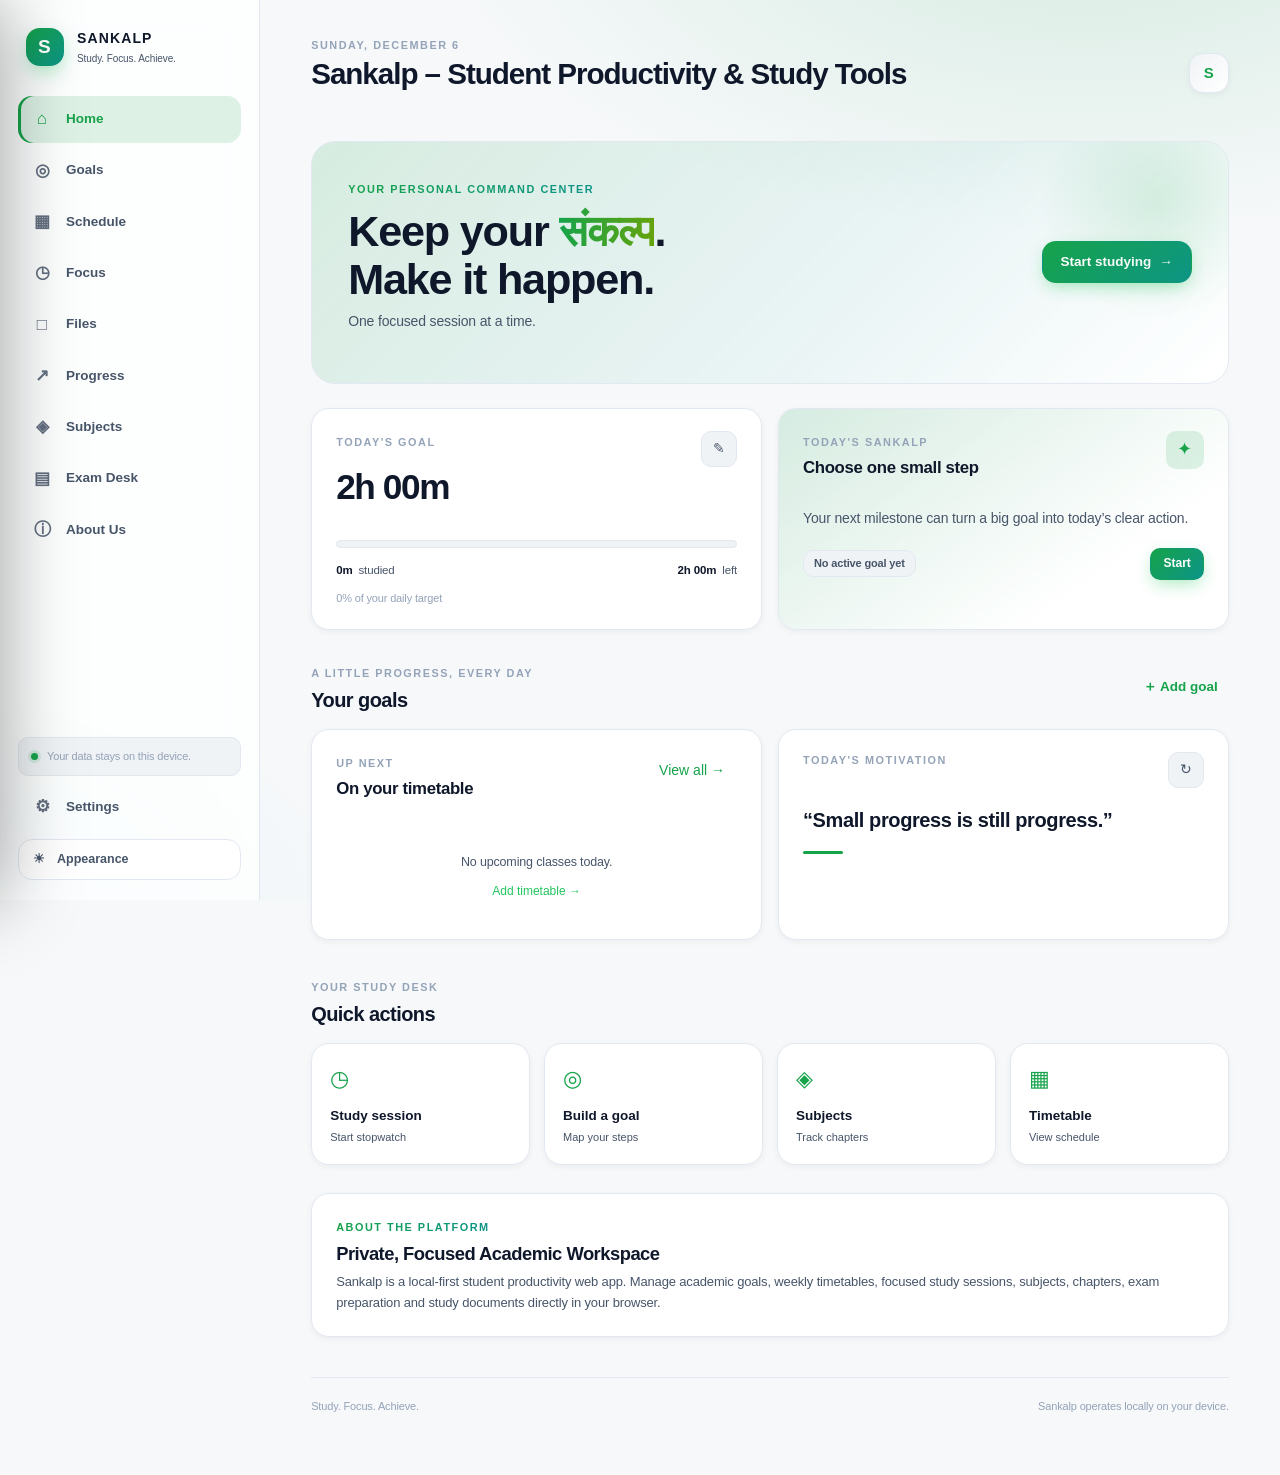
==== commit 543dec54: "Change greeting from 'Hello' to 'Goodbye'" ====
--- a/index.html
+++ b/index.html
@@ -1,8 +1,10 @@
 <!doctype html>
 <html lang="en">
 <head>
+  <meta name="p:domain_verify" content="e9d66ecd18dfaae3f91e5bdebf2da8ee"/>
   <meta charset="utf-8">
-  <!-- Google tag (gtag.js) -->
+
+  <!-- Google Analytics -->
   <script async src="https://www.googletagmanager.com/gtag/js?id=G-F04HRR61V4"></script>
   <script>
     window.dataLayer = window.dataLayer || [];
@@ -12,16 +14,20 @@
   </script>
 
   <meta name="viewport" content="width=device-width, initial-scale=1, viewport-fit=cover">
+
   <title>Sankalp – Free Student Productivity, Study Planner & Exam Desk</title>
-  <meta name="description" content="Sankalp is a free, privacy-first student productivity web app. Plan timetables, track study goals, run focus stopwatch sessions, and organize exams on your device.">
+
+  <meta name="description" content="Sankalp is a free, privacy-first student productivity web app. Plan timetables, track study goals, manage subjects and chapters, run focus sessions, and organize exams on your device.">
+
   <meta name="robots" content="index, follow, max-snippet:-1, max-image-preview:large, max-video-preview:-1">
+
   <link rel="canonical" href="https://cyphernest-coder.github.io/Sankalp/">
   <link rel="manifest" href="manifest.json">
 
-  <!-- Color Schemes & Theme Colors -->
   <meta name="color-scheme" content="dark light">
   <meta name="theme-color" content="#080a0f" media="(prefers-color-scheme: dark)">
   <meta name="theme-color" content="#f6f7f9" media="(prefers-color-scheme: light)">
+
   <meta name="application-name" content="Sankalp">
   <meta name="apple-mobile-web-app-title" content="Sankalp">
   <meta name="apple-mobile-web-app-capable" content="yes">
@@ -33,807 +39,4240 @@
   <meta property="og:site_name" content="Sankalp">
   <meta property="og:url" content="https://cyphernest-coder.github.io/Sankalp/">
   <meta property="og:title" content="Sankalp – Free Student Productivity & Study Tools">
-  <meta property="og:description" content="Plan your timetable, track daily goals, run focus sessions, and prepare for exams with a privacy-first, on-device workspace.">
-  <meta property="og:image" content="data:image/svg+xml,%3Csvg xmlns='http://www.w3.org/2000/svg' viewBox='0 0 1200 630' width='1200' height='630'%3E%3Crect width='100%25' height='100%25' fill='%23080a0f'/%3E%3Crect x='100' y='100' width='120' height='120' rx='32' fill='%2322c55e'/%3E%3Ctext x='160' y='180' font-size='72' font-weight='800' text-anchor='middle' fill='%23061006' font-family='system-ui, sans-serif'%3ES%3C/text%3E%3Ctext x='260' y='180' font-size='64' font-weight='800' fill='%23f1f4f6' font-family='system-ui, sans-serif'%3ESANKALP%3C/text%3E%3Ctext x='100' y='320' font-size='44' font-weight='700' fill='%2322c55e' font-family='system-ui, sans-serif'%3EStudent Productivity %26 Study Tools%3C/text%3E%3Ctext x='100' y='390' font-size='28' fill='%238d96a5' font-family='system-ui, sans-serif'%3EGoals %E2%80%A2 Timetable %E2%80%A2 Focus Sessions %E2%80%A2 Exam Desk %E2%80%A2 Local-first%3C/text%3E%3C/svg%3E">
+  <meta property="og:description" content="Plan your timetable, track daily goals, manage subjects and chapters, run focus sessions, and prepare for exams with Sankalp.">
+
+  <meta property="og:image" content="data:image/svg+xml,%3Csvg xmlns='http://www.w3.org/2000/svg' viewBox='0 0 1200 630'%3E%3Crect width='100%25' height='100%25' fill='%23080a0f'/%3E%3Crect x='100' y='100' width='120' height='120' rx='32' fill='%2322c55e'/%3E%3Ctext x='160' y='180' font-size='72' font-weight='800' text-anchor='middle' fill='%23061006' font-family='system-ui,sans-serif'%3ES%3C/text%3E%3Ctext x='260' y='180' font-size='64' font-weight='800' fill='%23f1f4f6' font-family='system-ui,sans-serif'%3ESANKALP%3C/text%3E%3Ctext x='100' y='320' font-size='44' font-weight='700' fill='%2322c55e' font-family='system-ui,sans-serif'%3EStudent Productivity %26 Study Tools%3C/text%3E%3Ctext x='100' y='390' font-size='28' fill='%238d96a5' font-family='system-ui,sans-serif'%3EGoals %E2%80%A2 Subjects %E2%80%A2 Focus %E2%80%A2 Exam Desk %E2%80%A2 Local-first%3C/text%3E%3C/svg%3E">
+
   <meta property="og:image:width" content="1200">
   <meta property="og:image:height" content="630">
   <meta property="og:image:alt" content="Sankalp Student Productivity Platform">
 
-  <!-- Twitter / X -->
+  <!-- Twitter -->
   <meta name="twitter:card" content="summary_large_image">
   <meta name="twitter:title" content="Sankalp – Free Student Productivity & Study Tools">
-  <meta name="twitter:description" content="Plan your timetable, track daily goals, run focus stopwatch sessions, and organize exams in one local-first workspace.">
-  <meta name="twitter:image" content="data:image/svg+xml,%3Csvg xmlns='http://www.w3.org/2000/svg' viewBox='0 0 1200 630' width='1200' height='630'%3E%3Crect width='100%25' height='100%25' fill='%23080a0f'/%3E%3Crect x='100' y='100' width='120' height='120' rx='32' fill='%2322c55e'/%3E%3Ctext x='160' y='180' font-size='72' font-weight='800' text-anchor='middle' fill='%23061006' font-family='system-ui, sans-serif'%3ES%3C/text%3E%3Ctext x='260' y='180' font-size='64' font-weight='800' fill='%23f1f4f6' font-family='system-ui, sans-serif'%3ESANKALP%3C/text%3E%3Ctext x='100' y='320' font-size='44' font-weight='700' fill='%2322c55e' font-family='system-ui, sans-serif'%3EStudent Productivity %26 Study Tools%3C/text%3E%3Ctext x='100' y='390' font-size='28' fill='%238d96a5' font-family='system-ui, sans-serif'%3EGoals %E2%80%A2 Timetable %E2%80%A2 Focus Sessions %E2%80%A2 Exam Desk %E2%80%A2 Local-first%3C/text%3E%3C/svg%3E">
+  <meta name="twitter:description" content="Plan your timetable, track goals, manage subjects and chapters, focus, and prepare for exams.">
+  <meta name="twitter:image" content="data:image/svg+xml,%3Csvg xmlns='http://www.w3.org/2000/svg' viewBox='0 0 1200 630'%3E%3Crect width='100%25' height='100%25' fill='%23080a0f'/%3E%3Crect x='100' y='100' width='120' height='120' rx='32' fill='%2322c55e'/%3E%3Ctext x='160' y='180' font-size='72' font-weight='800' text-anchor='middle' fill='%23061006' font-family='system-ui'%3ES%3C/text%3E%3Ctext x='260' y='180' font-size='64' font-weight='800' fill='%23f1f4f6' font-family='system-ui'%3ESANKALP%3C/text%3E%3Ctext x='100' y='320' font-size='44' font-weight='700' fill='%2322c55e' font-family='system-ui'%3EStudent Productivity %26 Study Tools%3C/text%3E%3C/svg%3E">
 
   <!-- Favicon -->
   <link rel="icon" type="image/svg+xml" href="data:image/svg+xml,%3Csvg xmlns='http://www.w3.org/2000/svg' viewBox='0 0 64 64'%3E%3Crect width='64' height='64' rx='16' fill='%2322c55e'/%3E%3Ctext x='32' y='44' font-size='36' font-weight='800' text-anchor='middle' fill='%23061006' font-family='system-ui'%3ES%3C/text%3E%3C/svg%3E">
 
-  <!-- Stylesheet -->
   <link rel="stylesheet" href="style.css">
 
-  <!-- Schema.org Structured Data -->
+  <!-- Schema -->
   <script type="application/ld+json">
   {
-    "@context": "https://schema.org",
-    "@graph": [
+    "@context":"https://schema.org",
+    "@graph":[
       {
-        "@type": "WebSite",
-        "@id": "https://cyphernest-coder.github.io/Sankalp/#website",
-        "url": "https://cyphernest-coder.github.io/Sankalp/",
-        "name": "Sankalp",
-        "description": "Student productivity platform offering study planning, timetable organization, focus stopwatch sessions, and exam management.",
-        "inLanguage": "en"
+        "@type":"WebSite",
+        "@id":"https://cyphernest-coder.github.io/Sankalp/#website",
+        "url":"https://cyphernest-coder.github.io/Sankalp/",
+        "name":"Sankalp",
+        "description":"Student productivity platform offering study planning, subject tracking, chapter management, focus sessions and exam management.",
+        "inLanguage":"en"
       },
       {
-        "@type": "WebApplication",
-        "@id": "https://cyphernest-coder.github.io/Sankalp/#webapp",
-        "url": "https://cyphernest-coder.github.io/Sankalp/",
-        "name": "Sankalp",
-        "applicationCategory": "EducationalApplication",
-        "operatingSystem": "Web Browser",
-        "browserRequirements": "Requires JavaScript. Compatible with modern desktop and mobile browsers.",
-        "isAccessibleForFree": true,
-        "description": "A privacy-first study and academic management application for students featuring goal paths, timetable schedules, focus modes, syllabus tracking, and local document organization.",
-        "offers": {
-          "@type": "Offer",
-          "price": "0",
-          "priceCurrency": "USD"
+        "@type":"WebApplication",
+        "@id":"https://cyphernest-coder.github.io/Sankalp/#webapp",
+        "url":"https://cyphernest-coder.github.io/Sankalp/",
+        "name":"Sankalp",
+        "applicationCategory":"EducationalApplication",
+        "operatingSystem":"Web Browser",
+        "browserRequirements":"Requires JavaScript. Compatible with modern desktop and mobile browsers.",
+        "isAccessibleForFree":true,
+        "description":"Privacy-first student productivity workspace with goals, timetable, focus sessions, subjects, chapters, syllabus tracking and exam management.",
+        "offers":{
+          "@type":"Offer",
+          "price":"0",
+          "priceCurrency":"USD"
         },
-        "featureList": [
+        "featureList":[
           "Study Goal & Milestone Roadmaps",
           "Weekly Timetable & Academic Scheduler",
           "Focus Stopwatch & Deep Study Sessions",
-          "Exam Desk with Countdown & Multi-Track Syllabus Tracking",
+          "Subject and Chapter Tracker",
+          "Exam Desk with Countdown",
+          "Syllabus Completion Tracking",
           "Local Document Storage via IndexedDB",
-          "Daily Progress Analytics & Consistency Streaks"
+          "Daily Progress Analytics"
         ]
       }
     ]
   }
   </script>
+
+  <!-- MOBILE MENU + SUBJECT UI -->
+  <style>
+    /* =========================================================
+       MOBILE HAMBURGER MENU
+       ========================================================= */
+
+    .mobile-menu-button {
+      display:none;
+      width:44px;
+      height:44px;
+      border:1px solid rgba(255,255,255,.1);
+      border-radius:13px;
+      background:rgba(255,255,255,.04);
+      color:inherit;
+      cursor:pointer;
+      align-items:center;
+      justify-content:center;
+      flex-direction:column;
+      gap:5px;
+      flex-shrink:0;
+    }
+
+    .mobile-menu-button span {
+      width:19px;
+      height:2px;
+      border-radius:10px;
+      background:currentColor;
+      display:block;
+      transition:.2s ease;
+    }
+
+    .mobile-drawer-overlay {
+      position:fixed;
+      inset:0;
+      background:rgba(0,0,0,.58);
+      backdrop-filter:blur(5px);
+      z-index:9998;
+      opacity:0;
+      pointer-events:none;
+      transition:.25s ease;
+    }
+
+    .mobile-drawer {
+      position:fixed;
+      top:0;
+      left:0;
+      bottom:0;
+      width:min(310px,88vw);
+      background:#090b10;
+      border-right:1px solid rgba(255,255,255,.08);
+      z-index:9999;
+      transform:translateX(-105%);
+      transition:transform .28s cubic-bezier(.2,.8,.2,1);
+      display:flex;
+      flex-direction:column;
+      box-shadow:20px 0 70px rgba(0,0,0,.35);
+      overflow:hidden;
+    }
+
+    .mobile-drawer.open {
+      transform:translateX(0);
+    }
+
+    .mobile-drawer-overlay.open {
+      opacity:1;
+      pointer-events:auto;
+    }
+
+    .mobile-drawer-head {
+      padding:20px;
+      display:flex;
+      align-items:center;
+      justify-content:space-between;
+      border-bottom:1px solid rgba(255,255,255,.07);
+    }
+
+    .mobile-drawer-brand {
+      display:flex;
+      align-items:center;
+      gap:11px;
+      color:#f5f7fa;
+      text-decoration:none;
+      font-weight:850;
+      letter-spacing:.04em;
+    }
+
+    .mobile-drawer-brand-mark {
+      width:38px;
+      height:38px;
+      display:grid;
+      place-items:center;
+      border-radius:12px;
+      background:#22c55e;
+      color:#061006;
+      font-size:21px;
+      font-weight:900;
+    }
+
+    .mobile-drawer-brand small {
+      display:block;
+      margin-top:2px;
+      font-size:9px;
+      color:#7f8997;
+      letter-spacing:.06em;
+      font-weight:600;
+    }
+
+    .mobile-drawer-close {
+      width:38px;
+      height:38px;
+      border-radius:11px;
+      border:1px solid rgba(255,255,255,.08);
+      background:rgba(255,255,255,.04);
+      color:#fff;
+      cursor:pointer;
+      font-size:22px;
+    }
+
+    .mobile-drawer-nav {
+      padding:14px 12px;
+      overflow-y:auto;
+      flex:1;
+    }
+
+    .mobile-drawer-nav .nav-item {
+      width:100%;
+      min-height:48px;
+      margin:3px 0;
+      border-radius:12px;
+      display:flex;
+      align-items:center;
+      gap:13px;
+      padding:0 14px;
+      border:0;
+      background:transparent;
+      color:#aab2bf;
+      text-align:left;
+      cursor:pointer;
+      font:inherit;
+      transition:.18s ease;
+    }
+
+    .mobile-drawer-nav .nav-item span {
+      width:23px;
+      text-align:center;
+      font-size:17px;
+    }
+
+    .mobile-drawer-nav .nav-item:hover,
+    .mobile-drawer-nav .nav-item.active {
+      color:#f5f7fa;
+      background:rgba(34,197,94,.11);
+    }
+
+    .mobile-drawer-nav .nav-item.active {
+      box-shadow:inset 3px 0 0 #22c55e;
+    }
+
+    .mobile-drawer-bottom {
+      padding:14px;
+      border-top:1px solid rgba(255,255,255,.07);
+    }
+
+    .mobile-privacy-note {
+      display:flex;
+      align-items:center;
+      gap:8px;
+      font-size:11px;
+      color:#737d8c;
+      margin-bottom:12px;
+    }
+
+    .mobile-privacy-dot {
+      width:7px;
+      height:7px;
+      border-radius:50%;
+      background:#22c55e;
+      box-shadow:0 0 12px rgba(34,197,94,.7);
+    }
+
+    .mobile-theme-button {
+      width:100%;
+      min-height:44px;
+      border-radius:11px;
+      border:1px solid rgba(255,255,255,.08);
+      background:rgba(255,255,255,.04);
+      color:#c7ced8;
+      cursor:pointer;
+    }
+
+    /* =========================================================
+       SUBJECT PAGE
+       ========================================================= */
+
+    .subjects-page {
+      padding-bottom:50px;
+    }
+
+    .subjects-dashboard {
+      display:grid;
+      grid-template-columns:repeat(4,minmax(0,1fr));
+      gap:13px;
+      margin-bottom:22px;
+    }
+
+    .subject-stat {
+      padding:18px;
+      border-radius:17px;
+      border:1px solid rgba(255,255,255,.07);
+      background:rgba(255,255,255,.025);
+    }
+
+    .subject-stat strong {
+      display:block;
+      font-size:25px;
+      line-height:1;
+      margin:7px 0 5px;
+    }
+
+    .subject-stat small {
+      color:#7e8795;
+      font-size:11px;
+    }
+
+    .subjects-toolbar {
+      display:grid;
+      grid-template-columns:1fr 180px 180px auto;
+      gap:10px;
+      margin-bottom:18px;
+    }
+
+    .subject-search,
+    .subjects-toolbar select {
+      min-height:46px;
+      width:100%;
+      border:1px solid rgba(255,255,255,.08);
+      border-radius:12px;
+      background:rgba(255,255,255,.035);
+      color:inherit;
+      padding:0 13px;
+      outline:none;
+    }
+
+    .subject-search:focus,
+    .subjects-toolbar select:focus {
+      border-color:rgba(34,197,94,.55);
+    }
+
+    .subjects-grid {
+      display:grid;
+      grid-template-columns:repeat(2,minmax(0,1fr));
+      gap:16px;
+    }
+
+    .subject-card {
+      border:1px solid rgba(255,255,255,.075);
+      background:rgba(255,255,255,.025);
+      border-radius:20px;
+      padding:20px;
+      overflow:hidden;
+    }
+
+    .subject-card:hover {
+      border-color:rgba(34,197,94,.2);
+    }
+
+    .subject-card-head {
+      display:flex;
+      justify-content:space-between;
+      align-items:flex-start;
+      gap:12px;
+    }
+
+    .subject-title-wrap {
+      min-width:0;
+    }
+
+    .subject-title {
+      margin:0;
+      font-size:19px;
+      font-weight:800;
+    }
+
+    .subject-subtitle {
+      margin:5px 0 0;
+      color:#818b99;
+      font-size:12px;
+    }
+
+    .subject-menu {
+      border:0;
+      background:transparent;
+      color:#8892a0;
+      cursor:pointer;
+      font-size:21px;
+    }
+
+    .subject-progress-row {
+      margin:18px 0 9px;
+      display:flex;
+      align-items:center;
+      justify-content:space-between;
+      gap:10px;
+    }
+
+    .subject-progress-row strong {
+      font-size:13px;
+    }
+
+    .subject-progress {
+      height:7px;
+      border-radius:99px;
+      background:rgba(255,255,255,.07);
+      overflow:hidden;
+    }
+
+    .subject-progress span {
+      display:block;
+      height:100%;
+      border-radius:inherit;
+      background:#22c55e;
+      transition:width .25s ease;
+    }
+
+    .subject-meta {
+      display:flex;
+      gap:8px;
+      flex-wrap:wrap;
+      margin:12px 0 15px;
+    }
+
+    .subject-pill {
+      padding:6px 9px;
+      border-radius:8px;
+      background:rgba(255,255,255,.045);
+      color:#8f99a8;
+      font-size:10px;
+    }
+
+    .subject-pill.done {
+      color:#22c55e;
+      background:rgba(34,197,94,.09);
+    }
+
+    .subject-chapters {
+      display:flex;
+      flex-direction:column;
+      gap:7px;
+    }
+
+    .subject-chapter {
+      display:flex;
+      align-items:center;
+      gap:10px;
+      min-height:40px;
+      padding:8px 10px;
+      border-radius:10px;
+      background:rgba(255,255,255,.025);
+    }
+
+    .subject-chapter input {
+      accent-color:#22c55e;
+      width:16px;
+      height:16px;
+      flex-shrink:0;
+    }
+
+    .subject-chapter-name {
+      flex:1;
+      min-width:0;
+      font-size:12px;
+      color:#c3c9d2;
+      overflow-wrap:anywhere;
+    }
+
+    .subject-chapter.completed .subject-chapter-name {
+      text-decoration:line-through;
+      color:#687280;
+    }
+
+    .subject-priority {
+      font-size:9px;
+      padding:4px 6px;
+      border-radius:6px;
+      color:#aeb6c1;
+      background:rgba(255,255,255,.05);
+    }
+
+    .subject-card-actions {
+      display:flex;
+      gap:8px;
+      margin-top:15px;
+    }
+
+    .subject-empty {
+      grid-column:1/-1;
+      text-align:center;
+      padding:50px 20px;
+      border:1px dashed rgba(255,255,255,.1);
+      border-radius:18px;
+      color:#7f8997;
+    }
+
+    .subject-empty-symbol {
+      font-size:34px;
+      display:block;
+      margin-bottom:10px;
+    }
+
+    .subject-notes {
+      margin-top:14px;
+      padding:11px 12px;
+      border-left:2px solid #22c55e;
+      background:rgba(34,197,94,.04);
+      color:#818b99;
+      font-size:11px;
+      line-height:1.6;
+      border-radius:0 8px 8px 0;
+    }
+
+    .subject-modal-grid {
+      display:grid;
+      grid-template-columns:1fr 1fr;
+      gap:12px;
+    }
+
+    .subject-modal-grid .full {
+      grid-column:1/-1;
+    }
+
+    .subject-modal-grid label {
+      display:flex;
+      flex-direction:column;
+      gap:7px;
+      font-size:11px;
+      color:#8993a2;
+    }
+
+    .subject-modal-grid input,
+    .subject-modal-grid textarea,
+    .subject-modal-grid select {
+      width:100%;
+      box-sizing:border-box;
+      border:1px solid rgba(255,255,255,.1);
+      border-radius:10px;
+      background:rgba(255,255,255,.04);
+      color:inherit;
+      padding:11px;
+      outline:none;
+      font:inherit;
+    }
+
+    .subject-modal-grid textarea {
+      min-height:90px;
+      resize:vertical;
+    }
+
+    /* =========================================================
+       MOBILE
+       ========================================================= */
+
+    @media (max-width:900px) {
+      .subjects-dashboard {
+        grid-template-columns:repeat(2,minmax(0,1fr));
+      }
+
+      .subjects-toolbar {
+        grid-template-columns:1fr 1fr;
+      }
+
+      .subjects-toolbar .subject-search {
+        grid-column:1/-1;
+      }
+
+      .subjects-grid {
+        grid-template-columns:1fr;
+      }
+    }
+
+    @media (max-width:760px) {
+      body {
+        padding-bottom:0 !important;
+      }
+
+      .sidebar {
+        display:none !important;
+      }
+
+      .mobile-menu-button {
+        display:flex;
+      }
+
+      .main-area {
+        width:100%;
+        margin-left:0 !important;
+        padding-bottom:25px;
+      }
+
+      .topbar {
+        position:sticky;
+        top:0;
+        z-index:100;
+        min-height:66px;
+        padding:10px 14px;
+        background:rgba(8,10,15,.88);
+        backdrop-filter:blur(18px);
+      }
+
+      .topbar > div {
+        min-width:0;
+      }
+
+      #pageTitle {
+        font-size:15px !important;
+        white-space:nowrap;
+        overflow:hidden;
+        text-overflow:ellipsis;
+      }
+
+      .topbar .avatar {
+        display:none;
+      }
+
+      .mobile-nav {
+        display:none !important;
+      }
+
+      .page {
+        padding:18px 14px 40px !important;
+      }
+
+      .welcome-row,
+      .page-intro {
+        flex-direction:column;
+        align-items:stretch !important;
+        gap:14px;
+      }
+
+      .welcome-row h2,
+      .page-intro h2 {
+        font-size:27px !important;
+      }
+
+      .grid.two,
+      .lower-grid,
+      .progress-layout {
+        grid-template-columns:1fr !important;
+      }
+
+      .hero-grid {
+        grid-template-columns:1fr !important;
+      }
+
+      .quick-grid {
+        grid-template-columns:repeat(2,minmax(0,1fr)) !important;
+      }
+
+      .metric-grid {
+        grid-template-columns:repeat(2,minmax(0,1fr)) !important;
+      }
+
+      .subjects-dashboard {
+        grid-template-columns:repeat(2,minmax(0,1fr));
+      }
+
+      .subjects-toolbar {
+        grid-template-columns:1fr;
+      }
+
+      .subjects-toolbar .subject-search {
+        grid-column:auto;
+      }
+
+      .subject-modal-grid {
+        grid-template-columns:1fr;
+      }
+
+      .subject-modal-grid .full {
+        grid-column:auto;
+      }
+
+      .focus-layout {
+        grid-template-columns:1fr !important;
+      }
+
+      .timer {
+        font-size:42px !important;
+      }
+    }
+
+    @media (max-width:480px) {
+      .subjects-dashboard {
+        gap:8px;
+      }
+
+      .subject-stat {
+        padding:13px;
+      }
+
+      .subject-stat strong {
+        font-size:21px;
+      }
+
+      .quick-grid {
+        gap:8px;
+      }
+
+      .metric-grid {
+        gap:8px;
+      }
+    }
+
+    /* Light theme compatibility */
+    body.light .mobile-drawer,
+    [data-theme="light"] .mobile-drawer {
+      background:#f8fafc;
+      color:#10151c;
+      border-color:rgba(0,0,0,.08);
+    }
+
+    body.light .mobile-drawer-brand,
+    [data-theme="light"] .mobile-drawer-brand {
+      color:#10151c;
+    }
+
+    body.light .mobile-drawer-close,
+    [data-theme="light"] .mobile-drawer-close {
+      color:#10151c;
+      border-color:rgba(0,0,0,.08);
+      background:rgba(0,0,0,.03);
+    }
+  </style>
 </head>
+
 <body>
-  <div class="app-shell">
-    <aside class="sidebar" aria-label="Main navigation">
-      <a class="brand" href="#home" aria-label="Sankalp home">
-        <span class="brand-mark" aria-hidden="true">S</span>
-        <span>SANKALP<small>Study. Focus. Achieve.</small></span>
-      </a>
-      <nav class="side-nav" aria-label="Desktop Sections">
-        <button type="button" class="nav-item active" data-page="home"><span>⌂</span>Home</button>
-        <button type="button" class="nav-item" data-page="goals"><span>◎</span>Goals</button>
-        <button type="button" class="nav-item" data-page="schedule"><span>▦</span>Schedule</button>
-        <button type="button" class="nav-item" data-page="focus"><span>◷</span>Focus</button>
-        <button type="button" class="nav-item" data-page="files"><span>□</span>Files</button>
-        <button type="button" class="nav-item" data-page="progress"><span>↗</span>Progress</button>
-        <button type="button" class="nav-item" data-page="examdesk"><span>▤</span>Exam Desk</button>
-        <button type="button" class="nav-item" data-page="about"><span>ⓘ</span>About Us</button>
-      </nav>
-      <div class="sidebar-bottom">
-        <div class="privacy-note">
-          <span class="privacy-dot" aria-hidden="true"></span>
-          <span>Your data stays on this device.</span>
+
+<div class="app-shell">
+
+  <!-- =======================================================
+       DESKTOP SIDEBAR
+       ======================================================= -->
+
+  <aside class="sidebar" aria-label="Main navigation">
+
+    <a class="brand" href="#home" aria-label="Sankalp home">
+      <span class="brand-mark" aria-hidden="true">S</span>
+      <span>
+        SANKALP
+        <small>Study. Focus. Achieve.</small>
+      </span>
+    </a>
+
+    <nav class="side-nav" aria-label="Desktop Sections">
+
+      <button type="button" class="nav-item active" data-page="home">
+        <span>⌂</span>Home
+      </button>
+
+      <button type="button" class="nav-item" data-page="goals">
+        <span>◎</span>Goals
+      </button>
+
+      <button type="button" class="nav-item" data-page="schedule">
+        <span>▦</span>Schedule
+      </button>
+
+      <button type="button" class="nav-item" data-page="focus">
+        <span>◷</span>Focus
+      </button>
+
+      <button type="button" class="nav-item" data-page="files">
+        <span>□</span>Files
+      </button>
+
+      <button type="button" class="nav-item" data-page="progress">
+        <span>↗</span>Progress
+      </button>
+
+      <!-- NEW -->
+      <button type="button" class="nav-item" data-page="subjects">
+        <span>◈</span>Subjects
+      </button>
+
+      <button type="button" class="nav-item" data-page="examdesk">
+        <span>▤</span>Exam Desk
+      </button>
+
+      <button type="button" class="nav-item" data-page="about">
+        <span>ⓘ</span>About Us
+      </button>
+
+    </nav>
+
+    <div class="sidebar-bottom">
+
+      <div class="privacy-note">
+        <span class="privacy-dot" aria-hidden="true"></span>
+        <span>Your data stays on this device.</span>
+      </div>
+
+      <button type="button" class="nav-item" data-page="settings">
+        <span>⚙</span>Settings
+      </button>
+
+      <button type="button" class="theme-toggle" id="themeToggle" aria-label="Toggle color theme">
+        ☾ <span>Appearance</span>
+      </button>
+
+    </div>
+  </aside>
+
+
+  <!-- =======================================================
+       MAIN
+       ======================================================= -->
+
+  <main class="main-area" id="main-content">
+
+    <!-- TOPBAR -->
+    <header class="topbar">
+
+      <!-- MOBILE HAMBURGER -->
+      <button
+        type="button"
+        class="mobile-menu-button"
+        id="mobileMenuButton"
+        aria-label="Open navigation menu"
+        aria-controls="mobileDrawer"
+        aria-expanded="false"
+      >
+        <span></span>
+        <span></span>
+        <span></span>
+      </button>
+
+      <div>
+        <div class="eyebrow" id="dateLabel"></div>
+
+        <h1 id="pageTitle">
+          Sankalp – Student Productivity &amp; Study Tools
+        </h1>
+      </div>
+
+      <button
+        type="button"
+        class="avatar"
+        id="profileBtn"
+        aria-label="Open settings"
+      >
+        S
+      </button>
+
+    </header>
+
+
+    <!-- =====================================================
+         HOME
+         ===================================================== -->
+
+    <section class="page active" id="page-home" aria-label="Dashboard Overview">
+
+      <div class="welcome-row">
+
+        <div>
+          <p class="eyebrow green">YOUR PERSONAL COMMAND CENTER</p>
+
+          <h2>
+            Keep your <span lang="hi">संकल्प</span>.<br>
+            Make it happen.
+          </h2>
+
+          <p class="muted">
+            One focused session at a time.
+          </p>
         </div>
-        <button type="button" class="nav-item" data-page="settings"><span>⚙</span>Settings</button>
-        <button type="button" class="theme-toggle" id="themeToggle" aria-label="Toggle color theme">☾ <span>Appearance</span></button>
+
+        <button type="button" class="button primary" data-page="focus">
+          Start studying <span>→</span>
+        </button>
+
       </div>
-    </aside>
-
-    <main class="main-area" id="main-content">
-      <header class="topbar">
+
+
+      <div class="grid two hero-grid">
+
+        <article class="card daily-card">
+
+          <div class="card-top">
+
+            <div>
+              <p class="eyebrow">TODAY'S GOAL</p>
+              <h3 id="todayGoalText">2h 00m</h3>
+            </div>
+
+            <button
+              type="button"
+              class="icon-button"
+              id="editDailyGoal"
+              aria-label="Edit daily study goal"
+            >
+              ✎
+            </button>
+
+          </div>
+
+          <div
+            class="progress-track"
+            role="progressbar"
+            aria-label="Daily goal progress"
+          >
+            <span id="dailyBar"></span>
+          </div>
+
+          <div class="stat-line">
+            <strong id="todayStudied">0m</strong>
+            <span>studied</span>
+
+            <span class="stat-spacer" aria-hidden="true"></span>
+
+            <strong id="todayRemaining">2h 00m</strong>
+            <span>left</span>
+          </div>
+
+          <div class="goal-caption">
+            <span id="todayPercent">0%</span>
+            of your daily target
+          </div>
+
+        </article>
+
+
+        <article class="card sankalp-card">
+
+          <div class="card-top">
+
+            <div>
+              <p class="eyebrow">TODAY'S SANKALP</p>
+              <h3 id="todayActionTitle">
+                Choose one small step
+              </h3>
+            </div>
+
+            <span class="today-icon" aria-hidden="true">✦</span>
+
+          </div>
+
+          <p class="muted" id="todayActionDetail">
+            Your next milestone turns a big target into today's clear study action.
+          </p>
+
+          <div class="sankalp-bottom">
+            <span class="tag" id="todayActionProgress">
+              No active goal yet
+            </span>
+
+            <button
+              type="button"
+              class="button small primary"
+              id="startTodayAction"
+            >
+              Start
+            </button>
+          </div>
+
+        </article>
+
+      </div>
+
+
+      <div class="section-heading">
+
         <div>
-          <div class="eyebrow" id="dateLabel"></div>
-          <h1 id="pageTitle">Sankalp – Student Productivity &amp; Study Tools</h1>
+          <p class="eyebrow">A LITTLE PROGRESS, EVERY DAY</p>
+          <h2>Your goals</h2>
         </div>
-        <button type="button" class="avatar" id="profileBtn" aria-label="Open settings">S</button>
-      </header>
-
-      <!-- HOME PAGE -->
-      <section class="page active" id="page-home" aria-label="Dashboard Overview">
-        <div class="welcome-row">
+
+        <button
+          type="button"
+          class="button quiet"
+          id="addGoalHome"
+        >
+          ＋ Add goal
+        </button>
+
+      </div>
+
+      <div class="goal-list" id="homeGoals"></div>
+
+
+      <div class="grid two lower-grid">
+
+        <article class="card">
+
+          <div class="card-top">
+
+            <div>
+              <p class="eyebrow">UP NEXT</p>
+              <h3>On your timetable</h3>
+            </div>
+
+            <button
+              type="button"
+              class="text-button"
+              data-page="schedule"
+            >
+              View all →
+            </button>
+
+          </div>
+
+          <div id="nextClass" class="empty-state">
+            No classes added yet. Add a study block to organize your schedule.
+          </div>
+
+        </article>
+
+
+        <article class="card motivation">
+
+          <div class="card-top">
+
+            <p class="eyebrow">TODAY'S MOTIVATION</p>
+
+            <button
+              type="button"
+              class="icon-button"
+              id="newQuote"
+              aria-label="Show another quote"
+            >
+              ↻
+            </button>
+
+          </div>
+
+          <blockquote id="quote">
+            “Small progress is still progress.”
+          </blockquote>
+
+          <span class="quote-mark" aria-hidden="true"></span>
+
+        </article>
+
+      </div>
+
+
+      <div class="section-heading compact">
+
+        <div>
+          <p class="eyebrow">YOUR STUDY DESK</p>
+          <h2>Quick actions</h2>
+        </div>
+
+      </div>
+
+
+      <div class="quick-grid">
+
+        <button type="button" class="quick-card" data-page="focus">
+          <span class="quick-icon" aria-hidden="true">◷</span>
+          <strong>Study session</strong>
+          <small>Start stopwatch</small>
+        </button>
+
+        <button type="button" class="quick-card" data-page="goals">
+          <span class="quick-icon" aria-hidden="true">◎</span>
+          <strong>Build a goal</strong>
+          <small>Map your steps</small>
+        </button>
+
+        <button type="button" class="quick-card" data-page="subjects">
+          <span class="quick-icon" aria-hidden="true">◈</span>
+          <strong>Subjects</strong>
+          <small>Track chapters</small>
+        </button>
+
+        <button type="button" class="quick-card" data-page="schedule">
+          <span class="quick-icon" aria-hidden="true">▦</span>
+          <strong>Timetable</strong>
+          <small>View schedule</small>
+        </button>
+
+      </div>
+
+
+      <article
+        class="card sankalp-seo-overview"
+        style="margin-top:28px;"
+      >
+
+        <p class="eyebrow green">ABOUT THE PLATFORM</p>
+
+        <h2 style="font-size:1.15rem;margin-bottom:6px;">
+          Private, Focused Academic Workspace
+        </h2>
+
+        <p
+          class="muted"
+          style="margin:0;font-size:13px;line-height:1.65;"
+        >
+          Sankalp is a local-first student productivity web app.
+          Manage academic goals, weekly timetables, focused study sessions,
+          subjects, chapters, exam preparation and study documents directly
+          in your browser.
+        </p>
+
+      </article>
+
+    </section>
+
+
+    <!-- =====================================================
+         GOALS
+         ===================================================== -->
+
+    <section class="page" id="page-goals" aria-label="Academic Goals">
+
+      <div class="page-intro">
+
+        <div>
+          <p class="eyebrow green">GOAL → MILESTONES → TODAY</p>
+          <h2>Build your path</h2>
+
+          <p class="muted">
+            Big academic goals become manageable when you break them into clear milestones.
+          </p>
+        </div>
+
+        <button
+          type="button"
+          class="button primary"
+          id="addGoalBtn"
+        >
+          ＋ New goal
+        </button>
+
+      </div>
+
+      <div id="goalsPageList" class="goal-list"></div>
+
+      <div id="goalsEmpty" class="card empty-panel">
+
+        <span class="empty-symbol" aria-hidden="true">◎</span>
+
+        <h3>Your next chapter starts here</h3>
+
+        <p class="muted">
+          Add a goal, write down why it matters, and create a roadmap you can follow daily.
+        </p>
+
+        <button
+          type="button"
+          class="button primary"
+          id="firstGoalBtn"
+        >
+          Create your first goal
+        </button>
+
+      </div>
+
+    </section>
+
+
+    <!-- =====================================================
+         SCHEDULE
+         ===================================================== -->
+
+    <section class="page" id="page-schedule" aria-label="Student Timetable and Schedule">
+
+      <div class="page-intro">
+
+        <div>
+          <p class="eyebrow green">MAKE SPACE FOR WHAT MATTERS</p>
+          <h2>Schedule</h2>
+
+          <p class="muted">
+            Classes, tuition, study blocks, and recurring academic commitments.
+          </p>
+        </div>
+
+        <button
+          type="button"
+          class="button primary"
+          id="addEventBtn"
+        >
+          ＋ Add to timetable
+        </button>
+
+      </div>
+
+
+      <div class="card">
+
+        <div class="card-top">
+
           <div>
-            <p class="eyebrow green">YOUR PERSONAL COMMAND CENTER</p>
-            <h2>Keep your <span lang="hi">संकल्प</span>.<br>Make it happen.</h2>
-            <p class="muted">One focused session at a time.</p>
-          </div>
-          <button type="button" class="button primary" data-page="focus">Start studying <span>→</span></button>
+            <p class="eyebrow">WEEKLY PLAN</p>
+            <h3>Your timetable</h3>
+          </div>
+
         </div>
 
-        <div class="grid two hero-grid">
-          <article class="card daily-card">
-            <div class="card-top">
-              <div>
-                <p class="eyebrow">TODAY'S GOAL</p>
-                <h3 id="todayGoalText">2h 00m</h3>
+        <div id="scheduleList" class="schedule-list"></div>
+
+        <div id="scheduleEmpty" class="empty-state">
+          Your week is open. Add a class or study block to get started.
+        </div>
+
+      </div>
+
+
+      <div class="card calendar-card">
+
+        <div class="card-top">
+
+          <div>
+            <p class="eyebrow">PLAN AHEAD</p>
+            <h3 id="calendarMonth">Calendar</h3>
+          </div>
+
+          <div class="calendar-controls">
+
+            <button
+              type="button"
+              class="icon-button"
+              id="prevMonth"
+              aria-label="Previous month"
+            >
+              ‹
+            </button>
+
+            <button
+              type="button"
+              class="icon-button"
+              id="nextMonth"
+              aria-label="Next month"
+            >
+              ›
+            </button>
+
+          </div>
+
+        </div>
+
+        <div class="calendar-grid" id="calendarGrid"></div>
+
+        <div class="calendar-legend">
+
+          <span>
+            <i class="dot study" aria-hidden="true"></i>
+            Study
+          </span>
+
+          <span>
+            <i class="dot deadline" aria-hidden="true"></i>
+            Deadline
+          </span>
+
+          <span>
+            <i class="dot schedule" aria-hidden="true"></i>
+            Schedule
+          </span>
+
+        </div>
+
+      </div>
+
+    </section>
+
+
+    <!-- =====================================================
+         FOCUS
+         ===================================================== -->
+
+    <section class="page" id="page-focus" aria-label="Focus Stopwatch Mode">
+
+      <div class="focus-layout">
+
+        <article class="card focus-card">
+
+          <p class="eyebrow green">FOCUS MODE</p>
+
+          <h2>One thing at a time.</h2>
+
+          <p class="muted">
+            Start a session, give it your attention, and let the minutes add up.
+          </p>
+
+          <div class="timer" id="timerDisplay">
+            00:00:00
+          </div>
+
+          <div class="timer-state">
+
+            <span
+              class="live-dot"
+              id="timerDot"
+              aria-hidden="true"
+            ></span>
+
+            <span id="timerStatus">
+              Ready when you are
+            </span>
+
+          </div>
+
+          <div class="focus-controls">
+
+            <button
+              type="button"
+              class="button primary"
+              id="timerStart"
+            >
+              Start session
+            </button>
+
+            <button
+              type="button"
+              class="button secondary hidden"
+              id="timerPause"
+            >
+              Pause
+            </button>
+
+            <button
+              type="button"
+              class="button secondary hidden"
+              id="timerResume"
+            >
+              Resume
+            </button>
+
+            <button
+              type="button"
+              class="button quiet hidden"
+              id="timerReset"
+            >
+              Reset
+            </button>
+
+            <button
+              type="button"
+              class="button secondary hidden"
+              id="timerFinish"
+            >
+              Finish session
+            </button>
+
+          </div>
+
+
+          <div class="focus-fields">
+
+            <label>
+              Subject
+
+              <input
+                id="sessionSubject"
+                type="text"
+                placeholder="e.g. Physics — Chapter 4"
+              >
+            </label>
+
+            <label>
+              Connect to a goal
+
+              <select id="sessionGoal">
+                <option value="">No goal selected</option>
+              </select>
+
+            </label>
+
+            <label class="full-field">
+              Session note
+              <span class="muted">(optional)</span>
+
+              <input
+                id="sessionNote"
+                type="text"
+                placeholder="What are you working on?"
+              >
+            </label>
+
+          </div>
+
+        </article>
+
+
+        <aside class="focus-side">
+
+          <article class="card">
+
+            <p class="eyebrow">TODAY'S FOCUS</p>
+
+            <h3 id="focusTodayTime">0m</h3>
+
+            <p class="muted">
+              of <span id="focusDailyTarget">2h</span> daily goal
+            </p>
+
+            <div
+              class="progress-track"
+              role="progressbar"
+              aria-label="Daily focus goal tracker"
+            >
+              <span id="focusDailyBar"></span>
+            </div>
+
+          </article>
+
+
+          <article class="card">
+
+            <p class="eyebrow">A GENTLE REMINDER</p>
+
+            <p class="reminder-copy">
+              You do not have to do it all today. Just take the next step.
+            </p>
+
+          </article>
+
+
+          <article class="card">
+
+            <p class="eyebrow">RECENT SESSIONS</p>
+
+            <div id="recentSessions" class="mini-list"></div>
+
+          </article>
+
+        </aside>
+
+      </div>
+
+    </section>
+
+
+    <!-- =====================================================
+         FILES
+         ===================================================== -->
+
+    <section class="page" id="page-files" aria-label="Student Study Documents">
+
+      <div class="page-intro">
+
+        <div>
+
+          <p class="eyebrow green">YOUR PRIVATE STUDY DESK</p>
+
+          <h2>Documents</h2>
+
+          <p class="muted">
+            Your files are stored safely in this browser on this device.
+          </p>
+
+        </div>
+
+        <label class="button primary upload-button" style="cursor:pointer;">
+          ＋ Add document
+
+          <input
+            type="file"
+            id="fileInput"
+            hidden
+            aria-label="Upload document to browser storage"
+          >
+
+        </label>
+
+      </div>
+
+
+      <div class="notice">
+
+        <span aria-hidden="true">ⓘ</span>
+
+        <span>
+          <strong>Maximum file size: 100 MB</strong><br>
+          Files stay stored locally in IndexedDB on this device.
+        </span>
+
+      </div>
+
+
+      <div class="file-filters">
+
+        <label class="search-box">
+
+          <span aria-hidden="true">⌕</span>
+
+          <input
+            id="fileSearch"
+            type="search"
+            placeholder="Search your documents"
+            aria-label="Search documents"
+          >
+
+        </label>
+
+
+        <select
+          id="fileCategoryFilter"
+          aria-label="Filter documents by category"
+        >
+          <option value="">All categories</option>
+          <option value="Notes">Notes</option>
+          <option value="Question Papers">Question Papers</option>
+          <option value="Books">Books</option>
+          <option value="Assignments">Assignments</option>
+          <option value="Other">Other</option>
+        </select>
+
+      </div>
+
+
+      <div id="fileList" class="file-grid"></div>
+
+
+      <div id="filesEmpty" class="card empty-panel">
+
+        <span class="empty-symbol" aria-hidden="true">□</span>
+
+        <h3>Your study materials, all in one place</h3>
+
+        <p class="muted">
+          Save class notes, question papers, syllabus PDFs, and assignments for quick access.
+        </p>
+
+      </div>
+
+    </section>
+
+
+    <!-- =====================================================
+         PROGRESS
+         ===================================================== -->
+
+    <section class="page" id="page-progress" aria-label="Study Progress and Statistics">
+
+      <div class="page-intro">
+
+        <div>
+
+          <p class="eyebrow green">
+            NOTICE THE DISTANCE YOU'VE COME
+          </p>
+
+          <h2>Your progress</h2>
+
+          <p class="muted">
+            Every focused session and every completed milestone builds consistency.
+          </p>
+
+        </div>
+
+      </div>
+
+
+      <div class="metric-grid">
+
+        <article class="card metric">
+          <p class="eyebrow">STUDY TIME</p>
+          <strong id="totalStudyMetric">0h</strong>
+          <span class="muted">total focused time</span>
+        </article>
+
+        <article class="card metric">
+          <p class="eyebrow">SESSIONS</p>
+          <strong id="sessionMetric">0</strong>
+          <span class="muted">completed sessions</span>
+        </article>
+
+        <article class="card metric">
+          <p class="eyebrow">MILESTONES</p>
+          <strong id="milestoneMetric">0</strong>
+          <span class="muted">steps completed</span>
+        </article>
+
+        <article class="card metric">
+          <p class="eyebrow">GOALS</p>
+          <strong id="completedGoalMetric">0</strong>
+          <span class="muted">goals completed</span>
+        </article>
+
+      </div>
+
+
+      <div class="grid two progress-layout">
+
+        <article class="card">
+
+          <div class="card-top">
+
+            <div>
+              <p class="eyebrow">YOUR RHYTHM</p>
+              <h3>This week</h3>
+            </div>
+
+            <span class="muted" id="weekTotal"></span>
+
+          </div>
+
+          <div class="week-chart" id="weekChart"></div>
+
+        </article>
+
+
+        <article class="card streak-card">
+
+          <p class="eyebrow">CONSISTENCY, YOUR WAY</p>
+
+          <div class="streak-number">
+
+            <span aria-hidden="true">🔥</span>
+
+            <strong id="currentStreak">0</strong>
+
+            <small>day streak</small>
+
+          </div>
+
+          <p class="muted">
+            Your longest streak:
+            <strong id="longestStreak">0 days</strong>
+          </p>
+
+          <div class="streak-stats">
+
+            <span>
+              <strong id="activeDays">0</strong>
+              <small>active days</small>
+            </span>
+
+            <span>
+              <strong id="totalCheckins">0</strong>
+              <small>check-ins</small>
+            </span>
+
+          </div>
+
+          <button
+            type="button"
+            class="button secondary"
+            id="checkinBtn"
+          >
+            Daily check-in
+          </button>
+
+        </article>
+
+      </div>
+
+
+      <div class="grid two progress-layout">
+
+        <article class="card">
+
+          <div class="card-top">
+
+            <div>
+              <p class="eyebrow">KEEP SHOWING UP</p>
+              <h3>Recent activity</h3>
+            </div>
+
+          </div>
+
+          <div id="activityList" class="activity-list"></div>
+
+          <div id="activityEmpty" class="empty-state">
+            Your study history will show up here.
+          </div>
+
+        </article>
+
+
+        <article class="card">
+
+          <div class="card-top">
+
+            <div>
+              <p class="eyebrow">MILESTONES WORTH CELEBRATING</p>
+              <h3>Achievements</h3>
+            </div>
+
+          </div>
+
+          <div id="achievementList" class="achievement-list"></div>
+
+        </article>
+
+      </div>
+
+    </section>
+
+
+    <!-- =====================================================
+         SUBJECTS — NEW MAIN SECTION
+         ===================================================== -->
+
+    <section
+      class="page subjects-page"
+      id="page-subjects"
+      aria-label="Subjects and Chapter Tracker"
+    >
+
+      <div class="page-intro">
+
+        <div>
+
+          <p class="eyebrow green">
+            SUBJECT → EXAM → CHAPTERS
+          </p>
+
+          <h2>Subjects</h2>
+
+          <p class="muted">
+            Select a subject, connect it to an exam or form, and track every chapter from pending to completed.
+          </p>
+
+        </div>
+
+        <div style="display:flex;gap:8px;flex-wrap:wrap;">
+
+          <button
+            type="button"
+            class="button secondary"
+            data-page="examdesk"
+          >
+            Exam Desk →
+          </button>
+
+          <button
+            type="button"
+            class="button primary"
+            id="subjectAddBtn"
+          >
+            ＋ Add subject
+          </button>
+
+        </div>
+
+      </div>
+
+
+      <!-- SUBJECT STATS -->
+
+      <div class="subjects-dashboard">
+
+        <article class="subject-stat">
+
+          <p class="eyebrow">SUBJECTS</p>
+
+          <strong id="subjectTotalCount">0</strong>
+
+          <small>subjects added</small>
+
+        </article>
+
+
+        <article class="subject-stat">
+
+          <p class="eyebrow">CHAPTERS</p>
+
+          <strong id="subjectChapterCount">0</strong>
+
+          <small>total chapters</small>
+
+        </article>
+
+
+        <article class="subject-stat">
+
+          <p class="eyebrow">PENDING</p>
+
+          <strong id="subjectPendingCount">0</strong>
+
+          <small>chapters remaining</small>
+
+        </article>
+
+
+        <article class="subject-stat">
+
+          <p class="eyebrow">COMPLETION</p>
+
+          <strong id="subjectCompletion">0%</strong>
+
+          <small>overall syllabus progress</small>
+
+        </article>
+
+      </div>
+
+
+      <!-- FILTERS -->
+
+      <div class="subjects-toolbar">
+
+        <input
+          type="search"
+          id="subjectSearch"
+          class="subject-search"
+          placeholder="Search subjects or chapters..."
+          aria-label="Search subjects or chapters"
+        >
+
+        <select id="subjectSelect" aria-label="Select subject">
+
+          <option value="">All subjects</option>
+
+        </select>
+
+
+        <select id="subjectStatusFilter" aria-label="Filter chapter status">
+
+          <option value="all">All status</option>
+          <option value="pending">Pending</option>
+          <option value="completed">Completed</option>
+
+        </select>
+
+
+        <button
+          type="button"
+          class="button quiet"
+          id="subjectClearFilters"
+        >
+          Clear
+        </button>
+
+      </div>
+
+
+      <!-- SUBJECT CARDS -->
+
+      <div
+        id="subjectsGrid"
+        class="subjects-grid"
+      >
+
+        <div class="subject-empty">
+
+          <span class="subject-empty-symbol">◈</span>
+
+          <h3>No subjects yet</h3>
+
+          <p>
+            Add your first subject and start building your chapter tracker.
+          </p>
+
+          <button
+            type="button"
+            class="button primary"
+            id="subjectEmptyAdd"
+          >
+            ＋ Add your first subject
+          </button>
+
+        </div>
+
+      </div>
+
+    </section>
+
+
+    <!-- =====================================================
+         EXAM DESK
+         ===================================================== -->
+
+    <section
+      class="page examdesk-page"
+      id="page-examdesk"
+      aria-label="Exam Preparation and Syllabus Tracker"
+    >
+
+      <div class="page-intro">
+
+        <div>
+
+          <p class="eyebrow green">
+            PLAN → PREPARE → PERFORM
+          </p>
+
+          <h2>Exam Desk</h2>
+
+          <p class="muted">
+            Keep exams, syllabus completion, chapters, and quick revision notes organized in one place.
+          </p>
+
+        </div>
+
+        <div style="display:flex;gap:8px;flex-wrap:wrap;">
+
+          <button
+            type="button"
+            class="button secondary"
+            data-page="subjects"
+          >
+            ◈ Subjects
+          </button>
+
+          <button
+            type="button"
+            class="button primary"
+            id="examdeskAddExam"
+          >
+            ＋ Add exam
+          </button>
+
+        </div>
+
+      </div>
+
+
+      <div class="examdesk-grid">
+
+
+        <!-- NEXT EXAM -->
+
+        <article class="card examdesk-card">
+
+          <div class="card-top">
+
+            <div>
+
+              <p class="eyebrow">NEXT EXAM</p>
+
+              <h3 id="examdeskNextExamTitle">
+                No exam added yet
+              </h3>
+
+            </div>
+
+            <span class="today-icon" aria-hidden="true">
+              ◷
+            </span>
+
+          </div>
+
+
+          <div
+            id="examdeskCountdown"
+            class="examdesk-countdown"
+          >
+
+            <div class="examdesk-days">
+
+              <strong id="examdeskDays">—</strong>
+
+              <small>DAYS LEFT</small>
+
+            </div>
+
+
+            <div class="examdesk-exam-info">
+
+              <strong id="examdeskNextExamMeta">
+                Add your first exam to start the countdown.
+              </strong>
+
+              <span id="examdeskNextExamDate"></span>
+
+            </div>
+
+          </div>
+
+
+          <div
+            id="examdeskSuggestion"
+            class="examdesk-suggestion"
+          >
+            Add an exam and its syllabus to get actionable preparation targets.
+          </div>
+
+        </article>
+
+
+        <!-- EXAMS -->
+
+        <article class="card examdesk-card">
+
+          <div class="card-top">
+
+            <div>
+
+              <p class="eyebrow">EXAMS</p>
+
+              <h3>Your upcoming exams</h3>
+
+            </div>
+
+          </div>
+
+          <div
+            id="examdeskExamList"
+            class="examdesk-list"
+          >
+
+            <div class="examdesk-empty">
+              No exams added yet.
+            </div>
+
+          </div>
+
+        </article>
+
+
+        <!-- SUBJECT LINK -->
+
+        <article class="card examdesk-card">
+
+          <div class="card-top">
+
+            <div>
+
+              <p class="eyebrow">SYLLABUS TRACKER</p>
+
+              <h3>Your subjects</h3>
+
+            </div>
+
+            <button
+              type="button"
+              class="button quiet small"
+              id="examdeskAddSubject"
+            >
+              ＋ Subject
+            </button>
+
+          </div>
+
+
+          <div
+            id="examdeskSubjectList"
+            class="examdesk-list"
+          >
+
+            <div class="examdesk-empty">
+              Add a subject and its chapter names.
+            </div>
+
+          </div>
+
+
+          <div style="margin-top:13px;">
+
+            <button
+              type="button"
+              class="button secondary small"
+              data-page="subjects"
+            >
+              Open full Subject Tracker →
+            </button>
+
+          </div>
+
+        </article>
+
+
+        <!-- PREPARATION -->
+
+        <article class="card examdesk-card">
+
+          <div class="card-top">
+
+            <div>
+
+              <p class="eyebrow">PREPARATION</p>
+
+              <h3>What to do next</h3>
+
+            </div>
+
+          </div>
+
+          <div
+            id="examdeskPrepSuggestion"
+            class="examdesk-suggestion"
+          >
+            Your preparation suggestions will appear here once subjects are added.
+          </div>
+
+        </article>
+
+
+        <!-- NOTES -->
+
+        <article class="card examdesk-card examdesk-full">
+
+          <div class="card-top">
+
+            <div>
+
+              <p class="eyebrow">QUICK NOTES</p>
+
+              <h3>Sticky notes</h3>
+
+            </div>
+
+            <button
+              type="button"
+              class="button primary small"
+              id="examdeskAddNote"
+            >
+              ＋ New note
+            </button>
+
+          </div>
+
+          <div
+            id="examdeskNotes"
+            class="examdesk-notes"
+          >
+
+            <div class="examdesk-empty">
+              No quick notes yet. Add one for formulas, exam reminders, or chapter summaries.
+            </div>
+
+          </div>
+
+        </article>
+
+
+        <!-- STUDY DESK -->
+
+        <article class="card examdesk-card examdesk-full">
+
+          <div class="card-top">
+
+            <div>
+
+              <p class="eyebrow">STUDY DESK</p>
+
+              <h3>Everything in one place</h3>
+
+            </div>
+
+          </div>
+
+
+          <div class="quick-grid">
+
+            <button
+              type="button"
+              class="quick-card"
+              data-page="subjects"
+            >
+              <span class="quick-icon" aria-hidden="true">◈</span>
+              <strong>Subjects</strong>
+              <small>Track chapters</small>
+            </button>
+
+
+            <button
+              type="button"
+              class="quick-card"
+              data-page="focus"
+            >
+              <span class="quick-icon" aria-hidden="true">◷</span>
+              <strong>Focus session</strong>
+              <small>Start studying</small>
+            </button>
+
+
+            <button
+              type="button"
+              class="quick-card"
+              data-page="schedule"
+            >
+              <span class="quick-icon" aria-hidden="true">▦</span>
+              <strong>Timetable</strong>
+              <small>Plan study time</small>
+            </button>
+
+
+            <button
+              type="button"
+              class="quick-card"
+              data-page="files"
+            >
+              <span class="quick-icon" aria-hidden="true">□</span>
+              <strong>Study files</strong>
+              <small>Open documents</small>
+            </button>
+
+
+            <button
+              type="button"
+              class="quick-card"
+              data-page="progress"
+            >
+              <span class="quick-icon" aria-hidden="true">↗</span>
+              <strong>Progress</strong>
+              <small>See your rhythm</small>
+            </button>
+
+          </div>
+
+        </article>
+
+      </div>
+
+    </section>
+
+
+    <!-- =====================================================
+         ABOUT
+         ===================================================== -->
+
+    <section class="page" id="page-about" aria-label="About Sankalp">
+
+      <section class="sankalp-more-section" id="sankalp-more">
+
+        <div class="sankalp-more-heading">
+
+          <div>
+
+            <p class="eyebrow green">
+              ABOUT SANKALP
+            </p>
+
+            <h2>About Us</h2>
+
+            <p class="muted">
+              Learn about Sankalp, your privacy, local data storage, and how to reach us.
+            </p>
+
+          </div>
+
+        </div>
+
+
+        <div class="sankalp-more-grid">
+
+
+          <details class="sankalp-more-card" open>
+
+            <summary>
+
+              <span class="more-icon" aria-hidden="true">✦</span>
+
+              <span class="more-title">
+                <strong>About Us</strong>
+                <small>What Sankalp is and why it exists</small>
+              </span>
+
+              <span class="more-chevron" aria-hidden="true">+</span>
+
+            </summary>
+
+
+            <div class="more-content">
+
+              <p>
+                Sankalp is an independent, student-focused productivity web application designed to make everyday academic planning simpler.
+              </p>
+
+              <p>
+                It combines daily study targets, timetable management, focused stopwatch sessions, subject and chapter tracking, exam preparation, and study document organization into one workspace.
+              </p>
+
+            </div>
+
+          </details>
+
+
+          <details class="sankalp-more-card">
+
+            <summary>
+
+              <span class="more-icon" aria-hidden="true">⌾</span>
+
+              <span class="more-title">
+                <strong>Privacy Policy</strong>
+                <small>How Sankalp handles your information</small>
+              </span>
+
+              <span class="more-chevron" aria-hidden="true">+</span>
+
+            </summary>
+
+
+            <div class="more-content">
+
+              <p>
+                Sankalp does not require an account for its core functionality. Study information is designed to remain in browser storage on the current device.
+              </p>
+
+              <h4>Local Storage Disclaimer</h4>
+
+              <p>
+                Clearing browser data may remove local records. Use the Export JSON feature in Settings to maintain backups.
+              </p>
+
+            </div>
+
+          </details>
+
+
+          <details class="sankalp-more-card">
+
+            <summary>
+
+              <span class="more-icon" aria-hidden="true">✓</span>
+
+              <span class="more-title">
+                <strong>Terms &amp; Conditions</strong>
+                <small>Rules for using Sankalp</small>
+              </span>
+
+              <span class="more-chevron" aria-hidden="true">+</span>
+
+            </summary>
+
+
+            <div class="more-content">
+
+              <p>
+                Sankalp is provided as a free student organizational utility. It does not replace official school syllabi, examination authorities, or institutional instructions.
+              </p>
+
+            </div>
+
+          </details>
+
+
+          <details class="sankalp-more-card">
+
+            <summary>
+
+              <span class="more-icon" aria-hidden="true">?</span>
+
+              <span class="more-title">
+                <strong>FAQs</strong>
+                <small>Answers to common questions</small>
+              </span>
+
+              <span class="more-chevron" aria-hidden="true">+</span>
+
+            </summary>
+
+
+            <div class="more-content faq-content">
+
+              <details>
+
+                <summary>
+                  Is Sankalp free to use?
+                </summary>
+
+                <p>
+                  Yes. Sankalp is designed as a free student productivity platform.
+                </p>
+
+              </details>
+
+
+              <details>
+
+                <summary>
+                  Do I need an account?
+                </summary>
+
+                <p>
+                  No account is required for the core local-first experience.
+                </p>
+
+              </details>
+
+
+              <details>
+
+                <summary>
+                  Can I use Sankalp on mobile?
+                </summary>
+
+                <p>
+                  Yes. The interface is designed to work across desktop, tablet and mobile browsers.
+                </p>
+
+              </details>
+
+            </div>
+
+          </details>
+
+
+          <details class="sankalp-more-card">
+
+            <summary>
+
+              <span class="more-icon" aria-hidden="true">▣</span>
+
+              <span class="more-title">
+                <strong>Data &amp; Storage</strong>
+                <small>Understand your local data</small>
+              </span>
+
+              <span class="more-chevron" aria-hidden="true">+</span>
+
+            </summary>
+
+
+            <div class="more-content">
+
+              <p>
+                Sankalp uses browser storage for application data and IndexedDB for local study files. Export your JSON archive from Settings to maintain a backup.
+              </p>
+
+            </div>
+
+          </details>
+
+        </div>
+
+
+        <div class="sankalp-contact-box">
+
+          <div>
+
+            <p class="eyebrow green">
+              HAVE AN IDEA?
+            </p>
+
+            <h3>
+              Talk to Sankalp.
+            </h3>
+
+            <p class="muted">
+              Send feedback, report an issue, or suggest a student tool feature.
+            </p>
+
+          </div>
+
+
+          <a
+            class="sankalp-contact-button"
+            href="mailto:dhruvjoshi071@gmail.com?subject=Sankalp%20-%20Feedback%20or%20Suggestion"
+          >
+
+            <span aria-hidden="true">✉</span>
+
+            <strong>Contact Us</strong>
+
+            <span class="contact-arrow" aria-hidden="true">
+              →
+            </span>
+
+          </a>
+
+        </div>
+
+
+        <p class="sankalp-more-footer">
+          Sankalp · Study. Focus. Achieve.
+        </p>
+
+      </section>
+
+    </section>
+
+
+    <!-- =====================================================
+         SETTINGS
+         ===================================================== -->
+
+    <section class="page" id="page-settings" aria-label="Application Settings">
+
+      <div class="page-intro">
+
+        <div>
+
+          <p class="eyebrow green">
+            YOUR SPACE, YOUR PACE
+          </p>
+
+          <h2>Settings</h2>
+
+          <p class="muted">
+            Customize study goals, reminders, and data backups.
+          </p>
+
+        </div>
+
+      </div>
+
+
+      <div class="settings-stack">
+
+
+        <article class="card setting-row">
+
+          <div>
+
+            <h3>Appearance</h3>
+
+            <p class="muted">
+              Choose how Sankalp displays on this device.
+            </p>
+
+          </div>
+
+          <select id="appearance" aria-label="Theme selection">
+
+            <option value="system">System</option>
+            <option value="dark">Dark</option>
+            <option value="light">Light</option>
+
+          </select>
+
+        </article>
+
+
+        <article class="card setting-row">
+
+          <div>
+
+            <h3>Daily study goal</h3>
+
+            <p class="muted">
+              A target for your focused study time.
+            </p>
+
+          </div>
+
+          <label class="inline-input">
+
+            <input
+              id="dailyGoalInput"
+              type="number"
+              min="15"
+              max="1440"
+              step="15"
+              aria-label="Daily study goal in minutes"
+            >
+
+            <span>minutes</span>
+
+          </label>
+
+        </article>
+
+
+        <article class="card setting-row">
+
+          <div>
+
+            <h3>Daily study reminder</h3>
+
+            <p class="muted" id="notificationHelp">
+              Browser notifications remind you when study blocks and scheduled classes begin.
+            </p>
+
+          </div>
+
+          <div class="notify-controls">
+
+            <input
+              id="reminderTime"
+              type="time"
+              value="18:00"
+              aria-label="Daily reminder time"
+            >
+
+            <button
+              type="button"
+              class="button secondary"
+              id="notificationBtn"
+            >
+              Enable reminders
+            </button>
+
+          </div>
+
+        </article>
+
+
+        <article class="card setting-row">
+
+          <div>
+
+            <h3>Your data</h3>
+
+            <p class="muted">
+              Export a complete backup or import an existing archive.
+            </p>
+
+          </div>
+
+          <div class="setting-actions">
+
+            <button
+              type="button"
+              class="button secondary"
+              id="exportBtn"
+            >
+              Export JSON
+            </button>
+
+            <label
+              class="button secondary import-button"
+              style="cursor:pointer;"
+            >
+
+              Import backup
+
+              <input
+                type="file"
+                id="importInput"
+                accept="application/json,.json"
+                hidden
+                aria-label="Import JSON backup"
+              >
+
+            </label>
+
+          </div>
+
+        </article>
+
+
+        <article class="card setting-row danger-row">
+
+          <div>
+
+            <h3>Clear local data</h3>
+
+            <p class="muted">
+              Remove all goals, focus history, timetable entries, and stored files from this device.
+            </p>
+
+          </div>
+
+          <button
+            type="button"
+            class="button danger"
+            id="clearDataBtn"
+          >
+            Clear data
+          </button>
+
+        </article>
+
+      </div>
+
+    </section>
+
+
+    <!-- FOOTER -->
+
+    <footer class="site-footer">
+
+      <span>
+        Study. Focus. Achieve.
+      </span>
+
+      <span>
+        Sankalp operates locally on your device.
+      </span>
+
+    </footer>
+
+  </main>
+
+</div>
+
+
+<!-- =========================================================
+     MOBILE DRAWER
+     ========================================================= -->
+
+<div
+  class="mobile-drawer-overlay"
+  id="mobileDrawerOverlay"
+  aria-hidden="true"
+></div>
+
+
+<aside
+  class="mobile-drawer"
+  id="mobileDrawer"
+  aria-label="Mobile navigation"
+  aria-hidden="true"
+>
+
+  <div class="mobile-drawer-head">
+
+    <a
+      href="#home"
+      class="mobile-drawer-brand"
+      data-page="home"
+    >
+
+      <span class="mobile-drawer-brand-mark">
+        S
+      </span>
+
+      <span>
+        SANKALP
+        <small>
+          Study. Focus. Achieve.
+        </small>
+      </span>
+
+    </a>
+
+
+    <button
+      type="button"
+      class="mobile-drawer-close"
+      id="mobileDrawerClose"
+      aria-label="Close navigation menu"
+    >
+      ×
+    </button>
+
+  </div>
+
+
+  <nav
+    class="mobile-drawer-nav"
+    aria-label="Mobile Sections"
+  >
+
+    <button
+      type="button"
+      class="nav-item active"
+      data-page="home"
+    >
+      <span>⌂</span>
+      Home
+    </button>
+
+
+    <button
+      type="button"
+      class="nav-item"
+      data-page="goals"
+    >
+      <span>◎</span>
+      Goals
+    </button>
+
+
+    <button
+      type="button"
+      class="nav-item"
+      data-page="schedule"
+    >
+      <span>▦</span>
+      Schedule
+    </button>
+
+
+    <button
+      type="button"
+      class="nav-item"
+      data-page="focus"
+    >
+      <span>◷</span>
+      Focus
+    </button>
+
+
+    <button
+      type="button"
+      class="nav-item"
+      data-page="files"
+    >
+      <span>□</span>
+      Files
+    </button>
+
+
+    <button
+      type="button"
+      class="nav-item"
+      data-page="progress"
+    >
+      <span>↗</span>
+      Progress
+    </button>
+
+
+    <button
+      type="button"
+      class="nav-item"
+      data-page="subjects"
+    >
+      <span>◈</span>
+      Subjects
+    </button>
+
+
+    <button
+      type="button"
+      class="nav-item"
+      data-page="examdesk"
+    >
+      <span>▤</span>
+      Exam Desk
+    </button>
+
+
+    <button
+      type="button"
+      class="nav-item"
+      data-page="about"
+    >
+      <span>ⓘ</span>
+      About Us
+    </button>
+
+
+    <button
+      type="button"
+      class="nav-item"
+      data-page="settings"
+    >
+      <span>⚙</span>
+      Settings
+    </button>
+
+  </nav>
+
+
+  <div class="mobile-drawer-bottom">
+
+    <div class="mobile-privacy-note">
+
+      <span class="mobile-privacy-dot"></span>
+
+      <span>
+        Your data stays on this device.
+      </span>
+
+    </div>
+
+
+    <button
+      type="button"
+      class="mobile-theme-button"
+      id="mobileThemeButton"
+    >
+      ☾ &nbsp; Appearance
+    </button>
+
+  </div>
+
+</aside>
+
+
+<!-- =========================================================
+     SUBJECT MODAL
+     ========================================================= -->
+
+<dialog
+  id="subjectModal"
+  class="modal"
+  aria-labelledby="subjectModalTitle"
+>
+
+  <form
+    method="dialog"
+    id="subjectForm"
+  >
+
+    <div class="modal-head">
+
+      <div>
+
+        <p class="eyebrow green">
+          ACADEMIC TRACKER
+        </p>
+
+        <h2 id="subjectModalTitle">
+          Add subject
+        </h2>
+
+      </div>
+
+
+      <button
+        type="button"
+        class="icon-button"
+        id="subjectModalClose"
+        aria-label="Close subject dialog"
+      >
+        ×
+      </button>
+
+    </div>
+
+
+    <div class="modal-body">
+
+      <div class="subject-modal-grid">
+
+
+        <label>
+
+          Subject name
+
+          <input
+            id="subjectNameInput"
+            type="text"
+            placeholder="e.g. Physics"
+            required
+          >
+
+        </label>
+
+
+        <label>
+
+          Exam / Form
+
+          <input
+            id="subjectFormInput"
+            type="text"
+            placeholder="e.g. Unit Test 2 / Term 1"
+          >
+
+        </label>
+
+
+        <label>
+
+          Exam name
+
+          <input
+            id="subjectExamInput"
+            type="text"
+            placeholder="e.g. Physics Final Exam"
+          >
+
+        </label>
+
+
+        <label>
+
+          Exam date
+
+          <input
+            id="subjectDateInput"
+            type="date"
+          >
+
+        </label>
+
+
+        <label class="full">
+
+          Chapters
+
+          <textarea
+            id="subjectChaptersInput"
+            placeholder="Enter one chapter per line&#10;&#10;Motion&#10;Laws of Motion&#10;Work, Energy and Power"
+          ></textarea>
+
+        </label>
+
+
+        <label class="full">
+
+          Notes
+
+          <textarea
+            id="subjectNotesInput"
+            placeholder="Optional study notes, weak topics, revision plan..."
+          ></textarea>
+
+        </label>
+
+      </div>
+
+    </div>
+
+
+    <div class="modal-actions">
+
+      <button
+        type="button"
+        class="button quiet"
+        id="subjectCancelBtn"
+      >
+        Cancel
+      </button>
+
+      <button
+        type="submit"
+        class="button primary"
+        id="subjectSaveBtn"
+      >
+        Save subject
+      </button>
+
+    </div>
+
+  </form>
+
+</dialog>
+
+
+<!-- =========================================================
+     ORIGINAL MODAL
+     ========================================================= -->
+
+<dialog
+  id="modal"
+  class="modal"
+  aria-labelledby="modalTitle"
+>
+
+  <form
+    method="dialog"
+    id="modalForm"
+  >
+
+    <div class="modal-head">
+
+      <div>
+
+        <p
+          class="eyebrow green"
+          id="modalEyebrow"
+        >
+          A NEW STEP
+        </p>
+
+        <h2 id="modalTitle">
+          Add a goal
+        </h2>
+
+      </div>
+
+
+      <button
+        type="button"
+        class="icon-button"
+        value="cancel"
+        data-cancel
+        aria-label="Close dialog"
+      >
+        ×
+      </button>
+
+    </div>
+
+
+    <div
+      id="modalBody"
+      class="modal-body"
+    ></div>
+
+
+    <div
+      class="modal-actions"
+      id="modalActions"
+    ></div>
+
+  </form>
+
+</dialog>
+
+
+<!-- TOAST -->
+
+<div
+  class="toast"
+  id="toast"
+  role="status"
+  aria-live="polite"
+></div>
+
+
+<!-- =========================================================
+     SUBJECT TRACKER SCRIPT
+     ========================================================= -->
+
+<script>
+(function () {
+
+  const STORAGE_KEY = "sankalp_subjects_v2";
+
+  let subjects = [];
+  let editingSubjectId = null;
+
+
+  function uid() {
+    return Date.now().toString(36) + Math.random().toString(36).slice(2, 8);
+  }
+
+
+  function loadSubjects() {
+
+    try {
+
+      const saved = localStorage.getItem(STORAGE_KEY);
+
+      subjects = saved ? JSON.parse(saved) : [];
+
+      if (!Array.isArray(subjects)) {
+        subjects = [];
+      }
+
+    } catch (error) {
+
+      subjects = [];
+
+    }
+
+  }
+
+
+  function saveSubjects() {
+
+    localStorage.setItem(
+      STORAGE_KEY,
+      JSON.stringify(subjects)
+    );
+
+    window.dispatchEvent(
+      new CustomEvent(
+        "sankalp:subjectsUpdated",
+        {
+          detail: subjects
+        }
+      )
+    );
+
+  }
+
+
+  function escapeHTML(value) {
+
+    return String(value || "")
+      .replace(/&/g, "&amp;")
+      .replace(/</g, "&lt;")
+      .replace(/>/g, "&gt;")
+      .replace(/"/g, "&quot;")
+      .replace(/'/g, "&#039;");
+
+  }
+
+
+  function subjectProgress(subject) {
+
+    const chapters = Array.isArray(subject.chapters)
+      ? subject.chapters
+      : [];
+
+    if (!chapters.length) {
+      return 0;
+    }
+
+    const completed = chapters.filter(
+      chapter => chapter.done
+    ).length;
+
+    return Math.round(
+      (completed / chapters.length) * 100
+    );
+
+  }
+
+
+  function updateStats() {
+
+    const totalSubjects = subjects.length;
+
+    const allChapters = subjects.flatMap(
+      subject => Array.isArray(subject.chapters)
+        ? subject.chapters
+        : []
+    );
+
+    const totalChapters = allChapters.length;
+
+    const completed = allChapters.filter(
+      chapter => chapter.done
+    ).length;
+
+    const pending = totalChapters - completed;
+
+    const completion = totalChapters
+      ? Math.round((completed / totalChapters) * 100)
+      : 0;
+
+
+    document.getElementById("subjectTotalCount").textContent =
+      totalSubjects;
+
+    document.getElementById("subjectChapterCount").textContent =
+      totalChapters;
+
+    document.getElementById("subjectPendingCount").textContent =
+      pending;
+
+    document.getElementById("subjectCompletion").textContent =
+      completion + "%";
+
+  }
+
+
+  function updateSubjectSelect() {
+
+    const select =
+      document.getElementById("subjectSelect");
+
+    if (!select) return;
+
+    const current = select.value;
+
+    select.innerHTML =
+      '<option value="">All subjects</option>' +
+      subjects
+        .map(subject =>
+          `<option value="${escapeHTML(subject.id)}">${escapeHTML(subject.name)}</option>`
+        )
+        .join("");
+
+    if (
+      subjects.some(subject => subject.id === current)
+    ) {
+      select.value = current;
+    }
+
+  }
+
+
+  function getFilteredSubjects() {
+
+    const search =
+      (
+        document.getElementById("subjectSearch")?.value || ""
+      )
+      .trim()
+      .toLowerCase();
+
+    const selectedSubject =
+      document.getElementById("subjectSelect")?.value || "";
+
+    const status =
+      document.getElementById("subjectStatusFilter")?.value || "all";
+
+
+    return subjects.filter(subject => {
+
+      if (
+        selectedSubject &&
+        subject.id !== selectedSubject
+      ) {
+        return false;
+      }
+
+
+      const chapters =
+        Array.isArray(subject.chapters)
+          ? subject.chapters
+          : [];
+
+
+      const subjectText = [
+        subject.name,
+        subject.form,
+        subject.exam,
+        subject.notes,
+        ...chapters.map(chapter => chapter.name)
+      ]
+      .join(" ")
+      .toLowerCase();
+
+
+      if (
+        search &&
+        !subjectText.includes(search)
+      ) {
+        return false;
+      }
+
+
+      if (status === "pending") {
+
+        if (
+          !chapters.some(chapter => !chapter.done)
+        ) {
+          return false;
+        }
+
+      }
+
+
+      if (status === "completed") {
+
+        if (
+          !chapters.length ||
+          !chapters.every(chapter => chapter.done)
+        ) {
+          return false;
+        }
+
+      }
+
+
+      return true;
+
+    });
+
+  }
+
+
+  function renderSubjects() {
+
+    const grid =
+      document.getElementById("subjectsGrid");
+
+    if (!grid) return;
+
+
+    const filtered =
+      getFilteredSubjects();
+
+
+    if (!filtered.length) {
+
+      grid.innerHTML = `
+        <div class="subject-empty">
+          <span class="subject-empty-symbol">◈</span>
+          <h3>${subjects.length ? "No matching subjects" : "No subjects yet"}</h3>
+          <p>
+            ${
+              subjects.length
+              ? "Try another search or filter."
+              : "Add your first subject and start building your chapter tracker."
+            }
+          </p>
+          ${
+            subjects.length
+            ? ""
+            : `<button type="button" class="button primary" id="subjectEmptyAdd">＋ Add your first subject</button>`
+          }
+        </div>
+      `;
+
+      const emptyAdd =
+        document.getElementById("subjectEmptyAdd");
+
+      if (emptyAdd) {
+        emptyAdd.addEventListener(
+          "click",
+          () => openSubjectModal()
+        );
+      }
+
+      return;
+
+    }
+
+
+    grid.innerHTML = filtered.map(subject => {
+
+      const chapters =
+        Array.isArray(subject.chapters)
+          ? subject.chapters
+          : [];
+
+      const progress =
+        subjectProgress(subject);
+
+      const completed =
+        chapters.filter(
+          chapter => chapter.done
+        ).length;
+
+
+      const chapterHTML =
+        chapters.length
+
+        ? chapters.map(chapter => `
+            <label
+              class="subject-chapter ${chapter.done ? "completed" : ""}"
+            >
+
+              <input
+                type="checkbox"
+                data-subject-chapter="${escapeHTML(subject.id)}"
+                data-chapter-id="${escapeHTML(chapter.id)}"
+                ${chapter.done ? "checked" : ""}
+              >
+
+              <span class="subject-chapter-name">
+                ${escapeHTML(chapter.name)}
+              </span>
+
+              ${
+                chapter.priority
+                ? `<span class="subject-priority">${escapeHTML(chapter.priority)}</span>`
+                : ""
+              }
+
+            </label>
+          `).join("")
+
+        : `
+          <div class="empty-state">
+            No chapters added yet.
+          </div>
+        `;
+
+
+      return `
+        <article class="subject-card">
+
+          <div class="subject-card-head">
+
+            <div class="subject-title-wrap">
+
+              <h3 class="subject-title">
+                ${escapeHTML(subject.name)}
+              </h3>
+
+              <p class="subject-subtitle">
+                ${
+                  escapeHTML(subject.form || "No exam/form selected")
+                }
+                ${
+                  subject.exam
+                  ? " · " + escapeHTML(subject.exam)
+                  : ""
+                }
+              </p>
+
+            </div>
+
+
+            <button
+              type="button"
+              class="subject-menu"
+              data-edit-subject="${escapeHTML(subject.id)}"
+              aria-label="Edit subject"
+            >
+              ⋯
+            </button>
+
+          </div>
+
+
+          <div class="subject-progress-row">
+
+            <strong>
+              ${progress}% complete
+            </strong>
+
+            <span class="muted">
+              ${completed}/${chapters.length} chapters
+            </span>
+
+          </div>
+
+
+          <div class="subject-progress">
+            <span style="width:${progress}%"></span>
+          </div>
+
+
+          <div class="subject-meta">
+
+            ${
+              subject.examDate
+              ? `<span class="subject-pill">◷ ${escapeHTML(subject.examDate)}</span>`
+              : ""
+            }
+
+            <span class="subject-pill ${progress === 100 && chapters.length ? "done" : ""}">
+              ${chapters.length - completed} pending
+            </span>
+
+            <span class="subject-pill">
+              ${chapters.length} chapters
+            </span>
+
+          </div>
+
+
+          <div class="subject-chapters">
+            ${chapterHTML}
+          </div>
+
+
+          ${
+            subject.notes
+            ? `
+              <div class="subject-notes">
+                ${escapeHTML(subject.notes)}
               </div>
-              <button type="button" class="icon-button" id="editDailyGoal" aria-label="Edit daily study goal">✎</button>
-            </div>
-            <div class="progress-track" role="progressbar" aria-label="Daily goal progress"><span id="dailyBar"></span></div>
-            <div class="stat-line">
-              <strong id="todayStudied">0m</strong><span>studied</span>
-              <span class="stat-spacer" aria-hidden="true"></span>
-              <strong id="todayRemaining">2h 00m</strong><span>left</span>
-            </div>
-            <div class="goal-caption"><span id="todayPercent">0%</span> of your daily target</div>
-          </article>
-
-          <article class="card sankalp-card">
-            <div class="card-top">
-              <div>
-                <p class="eyebrow">TODAY'S SANKALP</p>
-                <h3 id="todayActionTitle">Choose one small step</h3>
-              </div>
-              <span class="today-icon" aria-hidden="true">✦</span>
-            </div>
-            <p class="muted" id="todayActionDetail">Your next milestone turns a big target into today's clear study action.</p>
-            <div class="sankalp-bottom">
-              <span class="tag" id="todayActionProgress">No active goal yet</span>
-              <button type="button" class="button small primary" id="startTodayAction">Start</button>
-            </div>
-          </article>
-        </div>
-
-        <div class="section-heading">
-          <div>
-            <p class="eyebrow">A LITTLE PROGRESS, EVERY DAY</p>
-            <h2>Your goals</h2>
-          </div>
-          <button type="button" class="button quiet" id="addGoalHome">＋ Add goal</button>
-        </div>
-        <div class="goal-list" id="homeGoals"></div>
-
-        <div class="grid two lower-grid">
-          <article class="card">
-            <div class="card-top">
-              <div>
-                <p class="eyebrow">UP NEXT</p>
-                <h3>On your timetable</h3>
-              </div>
-              <button type="button" class="text-button" data-page="schedule">View all →</button>
-            </div>
-            <div id="nextClass" class="empty-state">No classes added yet. Add a study block to organize your schedule.</div>
-          </article>
-
-          <article class="card motivation">
-            <div class="card-top">
-              <p class="eyebrow">TODAY'S MOTIVATION</p>
-              <button type="button" class="icon-button" id="newQuote" aria-label="Show another quote">↻</button>
-            </div>
-            <blockquote id="quote">“Small progress is still progress.”</blockquote>
-            <span class="quote-mark" aria-hidden="true"></span>
-          </article>
-        </div>
-
-        <div class="section-heading compact">
-          <div>
-            <p class="eyebrow">YOUR STUDY DESK</p>
-            <h2>Quick actions</h2>
-          </div>
-        </div>
-        <div class="quick-grid">
-          <button type="button" class="quick-card" data-page="focus">
-            <span class="quick-icon" aria-hidden="true">◷</span>
-            <strong>Study session</strong>
-            <small>Start stopwatch</small>
-          </button>
-          <button type="button" class="quick-card" data-page="goals">
-            <span class="quick-icon" aria-hidden="true">◎</span>
-            <strong>Build a goal</strong>
-            <small>Map your steps</small>
-          </button>
-          <button type="button" class="quick-card" data-page="files">
-            <span class="quick-icon" aria-hidden="true">＋</span>
-            <strong>Add document</strong>
-            <small>Save study files</small>
-          </button>
-          <button type="button" class="quick-card" data-page="schedule">
-            <span class="quick-icon" aria-hidden="true">▦</span>
-            <strong>Timetable</strong>
-            <small>View schedule</small>
-          </button>
-        </div>
-
-        <!-- Semantic Platform Overview for Visitors and Search Engines -->
-        <article class="card sankalp-seo-overview" style="margin-top:28px;">
-          <p class="eyebrow green">ABOUT THE PLATFORM</p>
-          <h2 style="font-size:1.15rem; margin-bottom:6px;">Private, Focused Academic Workspace</h2>
-          <p class="muted" style="margin:0; font-size:13px; line-height:1.65;">
-            Sankalp is an offline-capable, local-first student productivity web app. Manage school or university study goals, organize weekly timetables, run focused stopwatch sessions, track multi-source exam syllabi, and keep study notes securely in your browser without mandatory accounts or remote tracking.
-          </p>
+            `
+            : ""
+          }
+
+
+          <div class="subject-card-actions">
+
+            <button
+              type="button"
+              class="button secondary small"
+              data-add-chapter="${escapeHTML(subject.id)}"
+            >
+              ＋ Chapter
+            </button>
+
+            <button
+              type="button"
+              class="button quiet small"
+              data-edit-subject="${escapeHTML(subject.id)}"
+            >
+              Edit
+            </button>
+
+            <button
+              type="button"
+              class="button quiet small"
+              data-delete-subject="${escapeHTML(subject.id)}"
+            >
+              Delete
+            </button>
+
+          </div>
+
         </article>
-      </section>
-
-      <!-- GOALS PAGE -->
-      <section class="page" id="page-goals" aria-label="Academic Goals">
-        <div class="page-intro">
-          <div>
-            <p class="eyebrow green">GOAL → MILESTONES → TODAY</p>
-            <h2>Build your path</h2>
-            <p class="muted">Big academic goals become manageable when you break them into clear milestones.</p>
-          </div>
-          <button type="button" class="button primary" id="addGoalBtn">＋ New goal</button>
-        </div>
-        <div id="goalsPageList" class="goal-list"></div>
-        <div id="goalsEmpty" class="card empty-panel">
-          <span class="empty-symbol" aria-hidden="true">◎</span>
-          <h3>Your next chapter starts here</h3>
-          <p class="muted">Add a goal, write down why it matters, and create a roadmap you can follow daily.</p>
-          <button type="button" class="button primary" id="firstGoalBtn">Create your first goal</button>
-        </div>
-      </section>
-
-      <!-- SCHEDULE PAGE -->
-      <section class="page" id="page-schedule" aria-label="Student Timetable and Schedule">
-        <div class="page-intro">
-          <div>
-            <p class="eyebrow green">MAKE SPACE FOR WHAT MATTERS</p>
-            <h2>Schedule</h2>
-            <p class="muted">Classes, tuition, study blocks, and recurring academic commitments.</p>
-          </div>
-          <button type="button" class="button primary" id="addEventBtn">＋ Add to timetable</button>
-        </div>
-        <div class="card">
-          <div class="card-top">
-            <div>
-              <p class="eyebrow">WEEKLY PLAN</p>
-              <h3>Your timetable</h3>
-            </div>
-          </div>
-          <div id="scheduleList" class="schedule-list"></div>
-          <div id="scheduleEmpty" class="empty-state">Your week is open. Add a class or study block to get started.</div>
-        </div>
-
-        <div class="card calendar-card">
-          <div class="card-top">
-            <div>
-              <p class="eyebrow">PLAN AHEAD</p>
-              <h3 id="calendarMonth">Calendar</h3>
-            </div>
-            <div class="calendar-controls">
-              <button type="button" class="icon-button" id="prevMonth" aria-label="Previous month">‹</button>
-              <button type="button" class="icon-button" id="nextMonth" aria-label="Next month">›</button>
-            </div>
-          </div>
-          <div class="calendar-grid" id="calendarGrid"></div>
-          <div class="calendar-legend">
-            <span><i class="dot study" aria-hidden="true"></i>Study</span>
-            <span><i class="dot deadline" aria-hidden="true"></i>Deadline</span>
-            <span><i class="dot schedule" aria-hidden="true"></i>Schedule</span>
-          </div>
-        </div>
-      </section>
-
-      <!-- FOCUS MODE PAGE -->
-      <section class="page" id="page-focus" aria-label="Focus Stopwatch Mode">
-        <div class="focus-layout">
-          <article class="card focus-card">
-            <p class="eyebrow green">FOCUS MODE</p>
-            <h2>One thing at a time.</h2>
-            <p class="muted">Start a session, give it your attention, and let the minutes add up.</p>
-            <div class="timer" id="timerDisplay">00:00:00</div>
-            <div class="timer-state">
-              <span class="live-dot" id="timerDot" aria-hidden="true"></span>
-              <span id="timerStatus">Ready when you are</span>
-            </div>
-            <div class="focus-controls">
-              <button type="button" class="button primary" id="timerStart">Start session</button>
-              <button type="button" class="button secondary hidden" id="timerPause">Pause</button>
-              <button type="button" class="button secondary hidden" id="timerResume">Resume</button>
-              <button type="button" class="button quiet hidden" id="timerReset">Reset</button>
-              <button type="button" class="button secondary hidden" id="timerFinish">Finish session</button>
-            </div>
-            <div class="focus-fields">
-              <label>Subject
-                <input id="sessionSubject" type="text" placeholder="e.g. Physics — Chapter 4">
-              </label>
-              <label>Connect to a goal
-                <select id="sessionGoal"><option value="">No goal selected</option></select>
-              </label>
-              <label class="full-field">Session note <span class="muted">(optional)</span>
-                <input id="sessionNote" type="text" placeholder="What are you working on?">
-              </label>
-            </div>
-          </article>
-
-          <aside class="focus-side">
-            <article class="card">
-              <p class="eyebrow">TODAY'S FOCUS</p>
-              <h3 id="focusTodayTime">0m</h3>
-              <p class="muted">of <span id="focusDailyTarget">2h</span> daily goal</p>
-              <div class="progress-track" role="progressbar" aria-label="Daily focus goal tracker"><span id="focusDailyBar"></span></div>
-            </article>
-            <article class="card">
-              <p class="eyebrow">A GENTLE REMINDER</p>
-              <p class="reminder-copy">You do not have to do it all today. Just take the next step.</p>
-            </article>
-            <article class="card">
-              <p class="eyebrow">RECENT SESSIONS</p>
-              <div id="recentSessions" class="mini-list"></div>
-            </article>
-          </aside>
-        </div>
-      </section>
-
-      <!-- FILES PAGE -->
-      <section class="page" id="page-files" aria-label="Student Study Documents">
-        <div class="page-intro">
-          <div>
-            <p class="eyebrow green">YOUR PRIVATE STUDY DESK</p>
-            <h2>Documents</h2>
-            <p class="muted">Your files are stored safely in this browser on this device.</p>
-          </div>
-          <label class="button primary upload-button" style="cursor:pointer;">
-            ＋ Add document
-            <input type="file" id="fileInput" hidden aria-label="Upload document to browser storage">
-          </label>
-        </div>
-        <div class="notice">
-          <span aria-hidden="true">ⓘ</span>
-          <span><strong>Maximum file size: 100 MB</strong><br>Files stay stored locally in IndexedDB on this device.</span>
-        </div>
-        <div class="file-filters">
-          <label class="search-box">
-            <span aria-hidden="true">⌕</span>
-            <input id="fileSearch" type="search" placeholder="Search your documents" aria-label="Search documents">
-          </label>
-          <select id="fileCategoryFilter" aria-label="Filter documents by category">
-            <option value="">All categories</option>
-            <option value="Notes">Notes</option>
-            <option value="Question Papers">Question Papers</option>
-            <option value="Books">Books</option>
-            <option value="Assignments">Assignments</option>
-            <option value="Other">Other</option>
-          </select>
-        </div>
-        <div id="fileList" class="file-grid"></div>
-        <div id="filesEmpty" class="card empty-panel">
-          <span class="empty-symbol" aria-hidden="true">□</span>
-          <h3>Your study materials, all in one place</h3>
-          <p class="muted">Save class notes, question papers, syllabus PDFs, and assignments for quick access.</p>
-        </div>
-      </section>
-
-      <!-- PROGRESS PAGE -->
-      <section class="page" id="page-progress" aria-label="Study Progress and Statistics">
-        <div class="page-intro">
-          <div>
-            <p class="eyebrow green">NOTICE THE DISTANCE YOU'VE COME</p>
-            <h2>Your progress</h2>
-            <p class="muted">Every focused session and every completed milestone builds consistency.</p>
-          </div>
-        </div>
-        <div class="metric-grid">
-          <article class="card metric">
-            <p class="eyebrow">STUDY TIME</p>
-            <strong id="totalStudyMetric">0h</strong>
-            <span class="muted">total focused time</span>
-          </article>
-          <article class="card metric">
-            <p class="eyebrow">SESSIONS</p>
-            <strong id="sessionMetric">0</strong>
-            <span class="muted">completed sessions</span>
-          </article>
-          <article class="card metric">
-            <p class="eyebrow">MILESTONES</p>
-            <strong id="milestoneMetric">0</strong>
-            <span class="muted">steps completed</span>
-          </article>
-          <article class="card metric">
-            <p class="eyebrow">GOALS</p>
-            <strong id="completedGoalMetric">0</strong>
-            <span class="muted">goals completed</span>
-          </article>
-        </div>
-
-        <div class="grid two progress-layout">
-          <article class="card">
-            <div class="card-top">
-              <div>
-                <p class="eyebrow">YOUR RHYTHM</p>
-                <h3>This week</h3>
-              </div>
-              <span class="muted" id="weekTotal"></span>
-            </div>
-            <div class="week-chart" id="weekChart"></div>
-          </article>
-
-          <article class="card streak-card">
-            <p class="eyebrow">CONSISTENCY, YOUR WAY</p>
-            <div class="streak-number">
-              <span aria-hidden="true">🔥</span>
-              <strong id="currentStreak">0</strong>
-              <small>day streak</small>
-            </div>
-            <p class="muted">Your longest streak: <strong id="longestStreak">0 days</strong></p>
-            <div class="streak-stats">
-              <span><strong id="activeDays">0</strong><small>active days</small></span>
-              <span><strong id="totalCheckins">0</strong><small>check-ins</small></span>
-            </div>
-            <button type="button" class="button secondary" id="checkinBtn">Daily check-in</button>
-          </article>
-        </div>
-
-        <div class="grid two progress-layout">
-          <article class="card">
-            <div class="card-top">
-              <div>
-                <p class="eyebrow">KEEP SHOWING UP</p>
-                <h3>Recent activity</h3>
-              </div>
-            </div>
-            <div id="activityList" class="activity-list"></div>
-            <div id="activityEmpty" class="empty-state">Your study history will show up here.</div>
-          </article>
-
-          <article class="card">
-            <div class="card-top">
-              <div>
-                <p class="eyebrow">MILESTONES WORTH CELEBRATING</p>
-                <h3>Achievements</h3>
-              </div>
-            </div>
-            <div id="achievementList" class="achievement-list"></div>
-          </article>
-        </div>
-      </section>
-
-      <!-- EXAM DESK PAGE -->
-      <section class="page examdesk-page" id="page-examdesk" aria-label="Exam Preparation and Syllabus Tracker">
-        <div class="page-intro">
-          <div>
-            <p class="eyebrow green">PLAN → PREPARE → PERFORM</p>
-            <h2>Exam Desk</h2>
-            <p class="muted">Keep exams, syllabus completion, chapters, and quick revision notes organized in one place.</p>
-          </div>
-          <button type="button" class="button primary" id="examdeskAddExam">＋ Add exam</button>
-        </div>
-
-        <div class="examdesk-grid">
-          <article class="card examdesk-card">
-            <div class="card-top">
-              <div>
-                <p class="eyebrow">NEXT EXAM</p>
-                <h3 id="examdeskNextExamTitle">No exam added yet</h3>
-              </div>
-              <span class="today-icon" aria-hidden="true">◷</span>
-            </div>
-            <div id="examdeskCountdown" class="examdesk-countdown">
-              <div class="examdesk-days">
-                <strong id="examdeskDays">—</strong>
-                <small>DAYS LEFT</small>
-              </div>
-              <div class="examdesk-exam-info">
-                <strong id="examdeskNextExamMeta">Add your first exam to start the countdown.</strong>
-                <span id="examdeskNextExamDate"></span>
-              </div>
-            </div>
-            <div id="examdeskSuggestion" class="examdesk-suggestion">
-              Add an exam and its syllabus to get actionable preparation targets.
-            </div>
-          </article>
-
-          <article class="card examdesk-card">
-            <div class="card-top">
-              <div>
-                <p class="eyebrow">EXAMS</p>
-                <h3>Your upcoming exams</h3>
-              </div>
-            </div>
-            <div id="examdeskExamList" class="examdesk-list">
-              <div class="examdesk-empty">No exams added yet.</div>
-            </div>
-          </article>
-
-          <article class="card examdesk-card">
-            <div class="card-top">
-              <div>
-                <p class="eyebrow">SYLLABUS TRACKER</p>
-                <h3>Your subjects</h3>
-              </div>
-              <button type="button" class="button quiet small" id="examdeskAddSubject">＋ Subject</button>
-            </div>
-            <div id="examdeskSubjectList" class="examdesk-list">
-              <div class="examdesk-empty">Add a subject and its chapter names.</div>
-            </div>
-          </article>
-
-          <article class="card examdesk-card">
-            <div class="card-top">
-              <div>
-                <p class="eyebrow">PREPARATION</p>
-                <h3>What to do next</h3>
-              </div>
-            </div>
-            <div id="examdeskPrepSuggestion" class="examdesk-suggestion">
-              Your preparation suggestions will appear here once subjects are added.
-            </div>
-          </article>
-
-          <article class="card examdesk-card examdesk-full">
-            <div class="card-top">
-              <div>
-                <p class="eyebrow">QUICK NOTES</p>
-                <h3>Sticky notes</h3>
-              </div>
-              <button type="button" class="button primary small" id="examdeskAddNote">＋ New note</button>
-            </div>
-            <div id="examdeskNotes" class="examdesk-notes">
-              <div class="examdesk-empty">No quick notes yet. Add one for formulas, exam reminders, or chapter summaries.</div>
-            </div>
-          </article>
-
-          <article class="card examdesk-card examdesk-full">
-            <div class="card-top">
-              <div>
-                <p class="eyebrow">STUDY DESK</p>
-                <h3>Everything in one place</h3>
-              </div>
-            </div>
-            <div class="quick-grid">
-              <button type="button" class="quick-card" data-page="focus">
-                <span class="quick-icon" aria-hidden="true">◷</span>
-                <strong>Focus session</strong>
-                <small>Start studying</small>
-              </button>
-              <button type="button" class="quick-card" data-page="schedule">
-                <span class="quick-icon" aria-hidden="true">▦</span>
-                <strong>Timetable</strong>
-                <small>Plan study time</small>
-              </button>
-              <button type="button" class="quick-card" data-page="files">
-                <span class="quick-icon" aria-hidden="true">□</span>
-                <strong>Study files</strong>
-                <small>Open documents</small>
-              </button>
-              <button type="button" class="quick-card" data-page="progress">
-                <span class="quick-icon" aria-hidden="true">↗</span>
-                <strong>Progress</strong>
-                <small>See your rhythm</small>
-              </button>
-            </div>
-          </article>
-        </div>
-      </section>
-
-      <!-- ABOUT US & LEGAL / INFO -->
-      <section class="page" id="page-about" aria-label="About Sankalp">
-        <section class="sankalp-more-section" id="sankalp-more">
-          <div class="sankalp-more-heading">
-            <div>
-              <p class="eyebrow green">ABOUT SANKALP</p>
-              <h2>About Us</h2>
-              <p class="muted">Learn about Sankalp, your privacy, local data storage, and how to reach us.</p>
-            </div>
-          </div>
-
-          <div class="sankalp-more-grid">
-            <!-- ABOUT -->
-            <details class="sankalp-more-card" open>
-              <summary>
-                <span class="more-icon" aria-hidden="true">✦</span>
-                <span class="more-title">
-                  <strong>About Us</strong>
-                  <small>What Sankalp is and why it exists</small>
-                </span>
-                <span class="more-chevron" aria-hidden="true">+</span>
-              </summary>
-              <div class="more-content">
-                <p>
-                  Sankalp is an independent, student-focused productivity web application designed to make everyday academic planning simpler. It integrates daily study targets, timetable management, focused stopwatch sessions, multi-track syllabus tracking, and study document organization into a single cohesive interface.
-                </p>
-                <p>
-                  Built with a privacy-first, local-first philosophy, your study metrics, timetable entries, and files are stored directly in your browser on your device using Web Storage and IndexedDB.
-                </p>
-              </div>
-            </details>
-
-            <!-- PRIVACY -->
-            <details class="sankalp-more-card">
-              <summary>
-                <span class="more-icon" aria-hidden="true">⌾</span>
-                <span class="more-title">
-                  <strong>Privacy Policy</strong>
-                  <small>How Sankalp handles your information</small>
-                </span>
-                <span class="more-chevron" aria-hidden="true">+</span>
-              </summary>
-              <div class="more-content">
-                <p>
-                  Sankalp does not collect, sell, or transmit your study logs, goals, or documents to external databases. Information created remains in your browser's local client storage.
-                </p>
-                <h4>Local Storage Disclaimer</h4>
-                <p>
-                  Because data resides on your current browser and device, clearing browser cache or website data will remove your local records. Use the Export JSON tool in Settings to keep regular backup files.
-                </p>
-              </div>
-            </details>
-
-            <!-- TERMS -->
-            <details class="sankalp-more-card">
-              <summary>
-                <span class="more-icon" aria-hidden="true">✓</span>
-                <span class="more-title">
-                  <strong>Terms &amp; Conditions</strong>
-                  <small>Rules for using Sankalp</small>
-                </span>
-                <span class="more-chevron" aria-hidden="true">+</span>
-              </summary>
-              <div class="more-content">
-                <p>
-                  Sankalp is provided as a free student organizational utility. It does not replace official school syllabi, instructions, or examination authorities. Users remain responsible for validating examination dates and backing up critical study files.
-                </p>
-              </div>
-            </details>
-
-            <!-- FAQ -->
-            <details class="sankalp-more-card">
-              <summary>
-                <span class="more-icon" aria-hidden="true">?</span>
-                <span class="more-title">
-                  <strong>FAQs</strong>
-                  <small>Answers to common questions</small>
-                </span>
-                <span class="more-chevron" aria-hidden="true">+</span>
-              </summary>
-              <div class="more-content faq-content">
-                <details>
-                  <summary>Is Sankalp free to use?</summary>
-                  <p>Yes. Sankalp is built as an accessible, free productivity platform for students.</p>
-                </details>
-                <details>
-                  <summary>Do I need to sign up for an account?</summary>
-                  <p>No account or password is required. The platform operates immediately using local browser storage.</p>
-                </details>
-                <details>
-                  <summary>Can I use Sankalp on mobile?</summary>
-                  <p>Yes. Sankalp is fully responsive across desktop, tablet, and mobile browsers, and can be installed via your browser menu as a standalone web app.</p>
-                </details>
-              </div>
-            </details>
-
-            <!-- DATA -->
-            <details class="sankalp-more-card">
-              <summary>
-                <span class="more-icon" aria-hidden="true">▣</span>
-                <span class="more-title">
-                  <strong>Data &amp; Storage</strong>
-                  <small>Understand your local data</small>
-                </span>
-                <span class="more-chevron" aria-hidden="true">+</span>
-              </summary>
-              <div class="more-content">
-                <p>
-                  Sankalp utilizes localStorage for configuration and goals, alongside IndexedDB for local file storage up to 100 MB per document. Export your JSON archive anytime in Settings to transfer data between devices.
-                </p>
-              </div>
-            </details>
-          </div>
-
-          <!-- CONTACT -->
-          <div class="sankalp-contact-box">
-            <div>
-              <p class="eyebrow green">HAVE AN IDEA?</p>
-              <h3>Talk to Sankalp.</h3>
-              <p class="muted">Send feedback, report an issue, or suggest a student tool feature.</p>
-            </div>
-            <a class="sankalp-contact-button" href="mailto:dhruvjoshi071@gmail.com?subject=Sankalp%20-%20Feedback%20or%20Suggestion">
-              <span aria-hidden="true">✉</span>
-              <strong>Contact Us</strong>
-              <span class="contact-arrow" aria-hidden="true">→</span>
-            </a>
-          </div>
-
-          <p class="sankalp-more-footer">Sankalp · Study. Focus. Achieve.</p>
-        </section>
-      </section>
-
-      <!-- SETTINGS PAGE -->
-      <section class="page" id="page-settings" aria-label="Application Settings">
-        <div class="page-intro">
-          <div>
-            <p class="eyebrow green">YOUR SPACE, YOUR PACE</p>
-            <h2>Settings</h2>
-            <p class="muted">Customize study goals, reminders, and data backups.</p>
-          </div>
-        </div>
-        <div class="settings-stack">
-          <article class="card setting-row">
-            <div>
-              <h3>Appearance</h3>
-              <p class="muted">Choose how Sankalp displays on this device.</p>
-            </div>
-            <select id="appearance" aria-label="Theme selection">
-              <option value="system">System</option>
-              <option value="dark">Dark</option>
-              <option value="light">Light</option>
-            </select>
-          </article>
-
-          <article class="card setting-row">
-            <div>
-              <h3>Daily study goal</h3>
-              <p class="muted">A target for your focused study time.</p>
-            </div>
-            <label class="inline-input">
-              <input id="dailyGoalInput" type="number" min="15" max="1440" step="15" aria-label="Daily study goal in minutes">
-              <span>minutes</span>
-            </label>
-          </article>
-
-          <article class="card setting-row">
-            <div>
-              <h3>Daily study reminder</h3>
-              <p class="muted" id="notificationHelp">Browser notifications remind you when study blocks and scheduled classes begin.</p>
-            </div>
-            <div class="notify-controls">
-              <input id="reminderTime" type="time" value="18:00" aria-label="Daily reminder time">
-              <button type="button" class="button secondary" id="notificationBtn">Enable reminders</button>
-            </div>
-          </article>
-
-          <article class="card setting-row">
-            <div>
-              <h3>Your data</h3>
-              <p class="muted">Export a complete backup or import an existing archive.</p>
-            </div>
-            <div class="setting-actions">
-              <button type="button" class="button secondary" id="exportBtn">Export JSON</button>
-              <label class="button secondary import-button" style="cursor:pointer;">
-                Import backup
-                <input type="file" id="importInput" accept="application/json,.json" hidden aria-label="Import JSON backup">
-              </label>
-            </div>
-          </article>
-
-          <article class="card setting-row danger-row">
-            <div>
-              <h3>Clear local data</h3>
-              <p class="muted">Remove all goals, focus history, timetable entries, and stored files from this device.</p>
-            </div>
-            <button type="button" class="button danger" id="clearDataBtn">Clear data</button>
-          </article>
-        </div>
-      </section>
-
-      <footer class="site-footer">
-        <span>Study. Focus. Achieve.</span>
-        <span>Sankalp operates locally on your device.</span>
-      </footer>
-    </main>
-  </div>
-
-  <!-- MOBILE NAVIGATION -->
-  <nav class="mobile-nav" aria-label="Mobile Bottom Navigation">
-    <button type="button" class="nav-item active" data-page="home"><span>⌂</span>Home</button>
-    <button type="button" class="nav-item" data-page="goals"><span>◎</span>Goals</button>
-    <button type="button" class="nav-item" data-page="schedule"><span>▦</span>Schedule</button>
-    <button type="button" class="nav-item" data-page="focus"><span>◷</span>Focus</button>
-    <button type="button" class="nav-item" data-page="files"><span>□</span>Files</button>
-    <button type="button" class="nav-item" data-page="progress"><span>↗</span>Progress</button>
-    <button type="button" class="nav-item" data-page="examdesk"><span>▤</span>Exam</button>
-    <button type="button" class="nav-item" data-page="about"><span>ⓘ</span>About</button>
-    <button type="button" class="nav-item" data-page="settings"><span>⚙</span>Settings</button>
-  </nav>
-
-  <!-- MODAL DIALOG -->
-  <dialog id="modal" class="modal" aria-labelledby="modalTitle">
-    <form method="dialog" id="modalForm">
-      <div class="modal-head">
-        <div>
-          <p class="eyebrow green" id="modalEyebrow">A NEW STEP</p>
-          <h2 id="modalTitle">Add a goal</h2>
-        </div>
-        <button type="button" class="icon-button" value="cancel" data-cancel aria-label="Close dialog">×</button>
-      </div>
-      <div id="modalBody" class="modal-body"></div>
-      <div class="modal-actions" id="modalActions"></div>
-    </form>
-  </dialog>
-
-  <!-- TOAST FEEDBACK -->
-  <div class="toast" id="toast" role="status" aria-live="polite"></div>
-
-  <!-- APPLICATION SCRIPT -->
-  <script src="app.js" defer></script>
+      `;
+
+    }).join("");
+
+  }
+
+
+  function openSubjectModal(id = null) {
+
+    editingSubjectId = id;
+
+    const modal =
+      document.getElementById("subjectModal");
+
+    const title =
+      document.getElementById("subjectModalTitle");
+
+    const name =
+      document.getElementById("subjectNameInput");
+
+    const form =
+      document.getElementById("subjectFormInput");
+
+    const exam =
+      document.getElementById("subjectExamInput");
+
+    const date =
+      document.getElementById("subjectDateInput");
+
+    const chapters =
+      document.getElementById("subjectChaptersInput");
+
+    const notes =
+      document.getElementById("subjectNotesInput");
+
+
+    if (id) {
+
+      const subject =
+        subjects.find(item => item.id === id);
+
+      if (!subject) return;
+
+
+      title.textContent = "Edit subject";
+
+      name.value = subject.name || "";
+      form.value = subject.form || "";
+      exam.value = subject.exam || "";
+      date.value = subject.examDate || "";
+
+      chapters.value =
+        (subject.chapters || [])
+          .map(chapter => chapter.name)
+          .join("\n");
+
+      notes.value =
+        subject.notes || "";
+
+    } else {
+
+      title.textContent = "Add subject";
+
+      name.value = "";
+      form.value = "";
+      exam.value = "";
+      date.value = "";
+      chapters.value = "";
+      notes.value = "";
+
+    }
+
+
+    if (typeof modal.showModal === "function") {
+      modal.showModal();
+    } else {
+      modal.setAttribute("open", "");
+    }
+
+
+    setTimeout(
+      () => name.focus(),
+      50
+    );
+
+  }
+
+
+  function closeSubjectModal() {
+
+    const modal =
+      document.getElementById("subjectModal");
+
+    editingSubjectId = null;
+
+    if (modal.open) {
+      modal.close();
+    }
+
+  }
+
+
+  function saveSubject(event) {
+
+    event.preventDefault();
+
+
+    const name =
+      document.getElementById("subjectNameInput")
+        .value
+        .trim();
+
+    const form =
+      document.getElementById("subjectFormInput")
+        .value
+        .trim();
+
+    const exam =
+      document.getElementById("subjectExamInput")
+        .value
+        .trim();
+
+    const examDate =
+      document.getElementById("subjectDateInput")
+        .value;
+
+    const chaptersText =
+      document.getElementById("subjectChaptersInput")
+        .value
+        .trim();
+
+    const notes =
+      document.getElementById("subjectNotesInput")
+        .value
+        .trim();
+
+
+    if (!name) {
+
+      alert("Please enter a subject name.");
+
+      return;
+
+    }
+
+
+    const chapterNames =
+      chaptersText
+        .split("\n")
+        .map(item => item.trim())
+        .filter(Boolean);
+
+
+    if (editingSubjectId) {
+
+      const subject =
+        subjects.find(
+          item => item.id === editingSubjectId
+        );
+
+      if (!subject) return;
+
+
+      const oldChapters =
+        Array.isArray(subject.chapters)
+          ? subject.chapters
+          : [];
+
+
+      subject.name = name;
+      subject.form = form;
+      subject.exam = exam;
+      subject.examDate = examDate;
+      subject.notes = notes;
+
+
+      subject.chapters =
+        chapterNames.map(chapterName => {
+
+          const existing =
+            oldChapters.find(
+              chapter =>
+                chapter.name.toLowerCase() ===
+                chapterName.toLowerCase()
+            );
+
+          return existing || {
+            id: uid(),
+            name: chapterName,
+            done: false,
+            priority: ""
+          };
+
+        });
+
+
+    } else {
+
+      subjects.push({
+
+        id: uid(),
+
+        name,
+
+        form,
+
+        exam,
+
+        examDate,
+
+        notes,
+
+        createdAt: new Date().toISOString(),
+
+        chapters:
+          chapterNames.map(chapterName => ({
+            id: uid(),
+            name: chapterName,
+            done: false,
+            priority: ""
+          }))
+
+      });
+
+    }
+
+
+    saveSubjects();
+
+    updateStats();
+
+    updateSubjectSelect();
+
+    renderSubjects();
+
+    closeSubjectModal();
+
+
+    showToast(
+      editingSubjectId
+        ? "Subject updated."
+        : "Subject added."
+    );
+
+  }
+
+
+  function toggleChapter(subjectId, chapterId, checked) {
+
+    const subject =
+      subjects.find(
+        item => item.id === subjectId
+      );
+
+    if (!subject) return;
+
+
+    const chapter =
+      (subject.chapters || [])
+        .find(
+          item => item.id === chapterId
+        );
+
+    if (!chapter) return;
+
+
+    chapter.done = checked;
+
+    saveSubjects();
+
+    updateStats();
+
+    renderSubjects();
+
+  }
+
+
+  function addChapter(subjectId) {
+
+    const subject =
+      subjects.find(
+        item => item.id === subjectId
+      );
+
+    if (!subject) return;
+
+
+    const chapterName =
+      prompt(
+        "Chapter name:"
+      );
+
+
+    if (!chapterName || !chapterName.trim()) {
+      return;
+    }
+
+
+    if (!Array.isArray(subject.chapters)) {
+      subject.chapters = [];
+    }
+
+
+    subject.chapters.push({
+
+      id: uid(),
+
+      name: chapterName.trim(),
+
+      done: false,
+
+      priority: ""
+
+    });
+
+
+    saveSubjects();
+
+    updateStats();
+
+    renderSubjects();
+
+
+    showToast(
+      "Chapter added."
+    );
+
+  }
+
+
+  function editSubject(id) {
+    openSubjectModal(id);
+  }
+
+
+  function deleteSubject(id) {
+
+    const subject =
+      subjects.find(
+        item => item.id === id
+      );
+
+    if (!subject) return;
+
+
+    const confirmed =
+      confirm(
+        `Delete "${subject.name}" and all its chapters?`
+      );
+
+
+    if (!confirmed) return;
+
+
+    subjects =
+      subjects.filter(
+        item => item.id !== id
+      );
+
+
+    saveSubjects();
+
+    updateStats();
+
+    updateSubjectSelect();
+
+    renderSubjects();
+
+
+    showToast(
+      "Subject deleted."
+    );
+
+  }
+
+
+  function showToast(message) {
+
+    const toast =
+      document.getElementById("toast");
+
+    if (!toast) return;
+
+
+    toast.textContent = message;
+
+    toast.classList.add("show");
+
+
+    clearTimeout(
+      window.__sankalpSubjectToast
+    );
+
+
+    window.__sankalpSubjectToast =
+      setTimeout(
+        () => toast.classList.remove("show"),
+        2200
+      );
+
+  }
+
+
+  function initialiseSubjectTracker() {
+
+    loadSubjects();
+
+    updateStats();
+
+    updateSubjectSelect();
+
+    renderSubjects();
+
+
+    document
+      .getElementById("subjectAddBtn")
+      ?.addEventListener(
+        "click",
+        () => openSubjectModal()
+      );
+
+
+    document
+      .getElementById("subjectEmptyAdd")
+      ?.addEventListener(
+        "click",
+        () => openSubjectModal()
+      );
+
+
+    document
+      .getElementById("subjectForm")
+      ?.addEventListener(
+        "submit",
+        saveSubject
+      );
+
+
+    document
+      .getElementById("subjectModalClose")
+      ?.addEventListener(
+        "click",
+        closeSubjectModal
+      );
+
+
+    document
+      .getElementById("subjectCancelBtn")
+      ?.addEventListener(
+        "click",
+        closeSubjectModal
+      );
+
+
+    document
+      .getElementById("subjectSearch")
+      ?.addEventListener(
+        "input",
+        renderSubjects
+      );
+
+
+    document
+      .getElementById("subjectSelect")
+      ?.addEventListener(
+        "change",
+        renderSubjects
+      );
+
+
+    document
+      .getElementById("subjectStatusFilter")
+      ?.addEventListener(
+        "change",
+        renderSubjects
+      );
+
+
+    document
+      .getElementById("subjectClearFilters")
+      ?.addEventListener(
+        "click",
+        () => {
+
+          document.getElementById("subjectSearch").value = "";
+
+          document.getElementById("subjectSelect").value = "";
+
+          document.getElementById("subjectStatusFilter").value = "all";
+
+          renderSubjects();
+
+        }
+      );
+
+
+    document
+      .getElementById("subjectsGrid")
+      ?.addEventListener(
+        "click",
+        event => {
+
+          const edit =
+            event.target.closest(
+              "[data-edit-subject]"
+            );
+
+          if (edit) {
+
+            editSubject(
+              edit.dataset.editSubject
+            );
+
+            return;
+
+          }
+
+
+          const remove =
+            event.target.closest(
+              "[data-delete-subject]"
+            );
+
+          if (remove) {
+
+            deleteSubject(
+              remove.dataset.deleteSubject
+            );
+
+            return;
+
+          }
+
+
+          const add =
+            event.target.closest(
+              "[data-add-chapter]"
+            );
+
+          if (add) {
+
+            addChapter(
+              add.dataset.addChapter
+            );
+
+          }
+
+        }
+      );
+
+
+    document
+      .getElementById("subjectsGrid")
+      ?.addEventListener(
+        "change",
+        event => {
+
+          const checkbox =
+            event.target.closest(
+              "[data-subject-chapter]"
+            );
+
+          if (!checkbox) return;
+
+
+          toggleChapter(
+            checkbox.dataset.subjectChapter,
+            checkbox.dataset.chapterId,
+            checkbox.checked
+          );
+
+        }
+      );
+
+  }
+
+
+  document.addEventListener(
+    "DOMContentLoaded",
+    initialiseSubjectTracker
+  );
+
+})();
+</script>
+
+
+<!-- =========================================================
+     MOBILE DRAWER SCRIPT
+     ========================================================= -->
+
+<script>
+(function () {
+
+  function initialiseMobileMenu() {
+
+    const button =
+      document.getElementById("mobileMenuButton");
+
+    const drawer =
+      document.getElementById("mobileDrawer");
+
+    const overlay =
+      document.getElementById("mobileDrawerOverlay");
+
+    const close =
+      document.getElementById("mobileDrawerClose");
+
+    const theme =
+      document.getElementById("mobileThemeButton");
+
+
+    if (!button || !drawer || !overlay) {
+      return;
+    }
+
+
+    function openMenu() {
+
+      drawer.classList.add("open");
+
+      overlay.classList.add("open");
+
+      drawer.setAttribute(
+        "aria-hidden",
+        "false"
+      );
+
+      button.setAttribute(
+        "aria-expanded",
+        "true"
+      );
+
+      document.body.style.overflow = "hidden";
+
+    }
+
+
+    function closeMenu() {
+
+      drawer.classList.remove("open");
+
+      overlay.classList.remove("open");
+
+      drawer.setAttribute(
+        "aria-hidden",
+        "true"
+      );
+
+      button.setAttribute(
+        "aria-expanded",
+        "false"
+      );
+
+      document.body.style.overflow = "";
+
+    }
+
+
+    button.addEventListener(
+      "click",
+      openMenu
+    );
+
+
+    close?.addEventListener(
+      "click",
+      closeMenu
+    );
+
+
+    overlay.addEventListener(
+      "click",
+      closeMenu
+    );
+
+
+    drawer
+      .querySelectorAll("[data-page]")
+      .forEach(item => {
+
+        item.addEventListener(
+          "click",
+          () => {
+
+            setTimeout(
+              closeMenu,
+              40
+            );
+
+          }
+        );
+
+      });
+
+
+    theme?.addEventListener(
+      "click",
+      () => {
+
+        const original =
+          document.getElementById("themeToggle");
+
+        if (original) {
+          original.click();
+        }
+
+      }
+    );
+
+
+    document.addEventListener(
+      "keydown",
+      event => {
+
+        if (
+          event.key === "Escape" &&
+          drawer.classList.contains("open")
+        ) {
+
+          closeMenu();
+
+        }
+
+      }
+    );
+
+  }
+
+
+  document.addEventListener(
+    "DOMContentLoaded",
+    initialiseMobileMenu
+  );
+
+})();
+</script>
+
+
+<!-- =========================================================
+     APPLICATION SCRIPT
+     ========================================================= -->
+
+<script src="app.js" defer></script>
+
 </body>
 </html>
